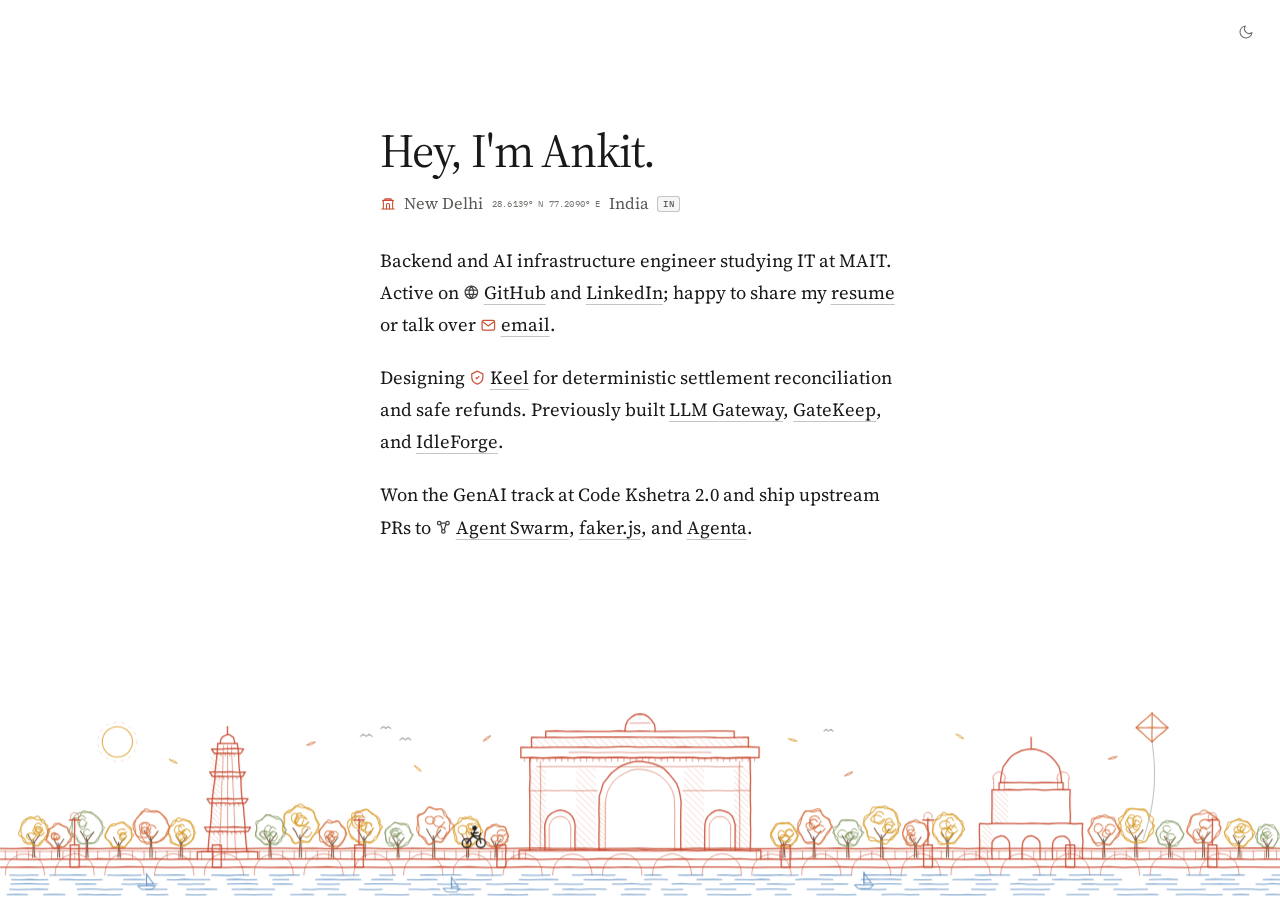
==== index.html @ 73c1d7e5 "Tighten home intro, align case-study styling, and trim prose" ====
<!DOCTYPE html>
<html lang="en">
<head>
<meta charset="UTF-8">
<meta name="viewport" content="width=device-width, initial-scale=1.0, viewport-fit=cover">
<meta name="color-scheme" content="light dark">
<meta name="theme-color" content="#ffffff" media="(prefers-color-scheme: light)">
<meta name="theme-color" content="#0d0d0c" media="(prefers-color-scheme: dark)">
<title>Ankit Sinha</title>
<meta name="description" content="Ankit Sinha builds backend and AI infrastructure systems that stay correct when the network lies.">
<meta name="author" content="Ankit Sinha">
<meta property="og:type" content="website">
<meta property="og:title" content="Ankit Sinha">
<meta property="og:description" content="Backend and AI infrastructure systems that stay correct when the network lies.">
<meta property="og:url" content="https://anki.site/">
<meta property="og:site_name" content="Ankit Sinha">
<link rel="icon" href="data:image/svg+xml,%3Csvg%20xmlns='http://www.w3.org/2000/svg'%20viewBox='0%200%2064%2064'%3E%3Crect%20width='64'%20height='64'%20rx='10'%20fill='%23c84b31'/%3E%3Ctext%20x='32'%20y='42'%20text-anchor='middle'%20font-family='Georgia,serif'%20font-size='26'%20fill='white'%3EA%3C/text%3E%3C/svg%3E">
<link rel="preconnect" href="https://fonts.googleapis.com">
<link rel="preconnect" href="https://fonts.gstatic.com" crossorigin>
<link href="https://fonts.googleapis.com/css2?family=IBM+Plex+Mono:wght@400;500&family=Source+Serif+4:ital,opsz,wght@0,8..60,400..600;1,8..60,400&display=swap" rel="stylesheet">
<script>
(function(){
  try{
    var t = localStorage.getItem("theme");
    if(t === "light" || t === "dark") document.documentElement.setAttribute("data-theme", t);
  }catch(e){}
})();
</script>
<style>
  :root {
    --paper: #ffffff;
    --ink: #191918;
    --ink-muted: #5a5955;
    --rule: rgba(25, 25, 24, 0.25);
    --badge-bg: rgba(25, 25, 24, 0.04);
    --badge-border: rgba(25, 25, 24, 0.22);
    --toggle-hover: rgba(25, 25, 24, 0.06);

    --illus-red: #c84b31;
    --illus-gold: #d99b26;
    --illus-amber: #d46b38;
    --illus-sage: #7a9155;
    --illus-trunk: #7d5a44;
    --illus-water: #5e8fc2;
    --illus-ink: #1f1e1c;
  }

  @media (prefers-color-scheme: dark) {
    :root:not([data-theme="light"]) {
      --paper: #0d0d0c;
      --ink: #ece9e1;
      --ink-muted: #9d978c;
      --rule: rgba(236, 233, 225, 0.26);
      --badge-bg: rgba(236, 233, 225, 0.06);
      --badge-border: rgba(236, 233, 225, 0.22);
      --toggle-hover: rgba(236, 233, 225, 0.08);

      --illus-red: #e06b50;
      --illus-gold: #e6b24c;
      --illus-amber: #e28454;
      --illus-sage: #8da668;
      --illus-trunk: #9c7a62;
      --illus-water: #6fa3d6;
      --illus-ink: #ece9e1;
    }
  }

  :root[data-theme="light"] {
    color-scheme: light;
  }

  :root[data-theme="dark"] {
    color-scheme: dark;
    --paper: #0d0d0c;
    --ink: #ece9e1;
    --ink-muted: #9d978c;
    --rule: rgba(236, 233, 225, 0.26);
    --badge-bg: rgba(236, 233, 225, 0.06);
    --badge-border: rgba(236, 233, 225, 0.22);
    --toggle-hover: rgba(236, 233, 225, 0.08);

    --illus-red: #e06b50;
    --illus-gold: #e6b24c;
    --illus-amber: #e28454;
    --illus-sage: #8da668;
    --illus-trunk: #9c7a62;
    --illus-water: #6fa3d6;
    --illus-ink: #ece9e1;
  }

  * { box-sizing: border-box; }
  html { -webkit-text-size-adjust: 100%; }

  body {
    margin: 0;
    min-height: 100svh;
    display: flex;
    flex-direction: column;
    background: var(--paper);
    color: var(--ink);
    font-family: "Source Serif 4", ui-serif, Georgia, "Times New Roman", serif;
    font-optical-sizing: auto;
    font-size: clamp(16.5px, 0.35vw + 15.2px, 18.5px);
    line-height: 1.74;
    -webkit-font-smoothing: antialiased;
    transition: background-color 0.2s ease, color 0.2s ease;
  }

  /* Theme switch: quiet, top-right, touch-friendly */
  .theme-toggle {
    position: fixed;
    top: max(14px, env(safe-area-inset-top, 14px));
    right: max(16px, env(safe-area-inset-right, 16px));
    z-index: 20;
    width: 36px;
    height: 36px;
    display: grid;
    place-items: center;
    border: 1px solid transparent;
    border-radius: 999px;
    background: transparent;
    color: var(--ink-muted);
    opacity: 0.88;
    cursor: pointer;
    padding: 0;
    transition: background-color 0.16s ease, color 0.16s ease, border-color 0.16s ease, opacity 0.16s ease;
  }
  .theme-toggle:hover {
    background: var(--toggle-hover);
    color: var(--ink);
    border-color: var(--badge-border);
    opacity: 1;
  }
  .theme-toggle:focus-visible {
    outline: 1.5px solid var(--illus-red);
    outline-offset: 2px;
    opacity: 1;
  }
  .theme-toggle .icon-sun { display: none; }
  .theme-toggle .icon-moon { display: block; }
  @media (prefers-color-scheme: dark) {
    :root:not([data-theme="light"]) .theme-toggle .icon-sun { display: block; }
    :root:not([data-theme="light"]) .theme-toggle .icon-moon { display: none; }
  }
  :root[data-theme="dark"] .theme-toggle .icon-sun { display: block; }
  :root[data-theme="dark"] .theme-toggle .icon-moon { display: none; }

  /* Centered editorial column */
  .wrap {
    width: 100%;
    max-width: 35.5rem;
    margin: auto auto 0;
    padding: clamp(44px, 9vh, 112px) 24px 0;
  }

  h1 {
    margin: 0 0 0.34em;
    font-size: clamp(2.15rem, 2.2vw + 1.45rem, 2.95rem);
    font-weight: 400;
    line-height: 1.08;
    letter-spacing: -0.025em;
    color: var(--ink);
  }

  /* Reference-faithful location + coordinates meta bar */
  .meta {
    display: flex;
    flex-wrap: wrap;
    align-items: center;
    gap: 0.42em 0.52em;
    margin: 0 0 1.85em;
    color: var(--ink-muted);
    font-size: 0.88em;
    line-height: 1.35;
  }
  .meta-icon {
    flex: none;
    color: var(--illus-red);
    transform: translateY(-0.5px);
  }
  .meta .dot {
    width: 3px;
    height: 3px;
    border-radius: 50%;
    background: var(--ink-muted);
    opacity: 0.55;
    flex: none;
  }
  .coords-btn {
    appearance: none;
    border: 0;
    background: transparent;
    padding: 2px 4px;
    margin: -2px -4px;
    border-radius: 3px;
    display: inline-flex;
    flex-direction: column;
    align-items: flex-start;
    font-family: "IBM Plex Mono", ui-monospace, monospace;
    font-size: 8.5px;
    line-height: 1.15;
    letter-spacing: 0.02em;
    color: var(--ink-muted);
    opacity: 0.85;
    cursor: pointer;
    transition: color 0.16s ease, background-color 0.16s ease, opacity 0.16s ease;
  }
  .coords-btn:hover,
  .coords-btn:focus-visible {
    color: var(--ink);
    background: var(--toggle-hover);
    opacity: 1;
  }
  .coords-btn:focus-visible {
    outline: 1.5px solid var(--illus-red);
    outline-offset: 2px;
  }
  .coords-btn .ist-time {
    display: none;
    font-size: 9.5px;
    letter-spacing: 0.03em;
  }
  .coords-btn.show-time .coords-stack { display: none; }
  .coords-btn.show-time .ist-time { display: inline; }

  .country-badge {
    display: inline-flex;
    align-items: center;
    justify-content: center;
    padding: 1px 5px;
    border: 1px solid var(--badge-border);
    border-radius: 3px;
    background: var(--badge-bg);
    font-family: "IBM Plex Mono", ui-monospace, monospace;
    font-size: 9px;
    font-weight: 500;
    letter-spacing: 0.04em;
    color: var(--ink-muted);
    line-height: 1.35;
  }

  p {
    margin: 1.12em 0 0;
    color: var(--ink);
    text-wrap: pretty;
  }
  p:first-of-type { margin-top: 0; }

  /* Inline icon + underlined link treatment */
  .ilink {
    display: inline;
    white-space: nowrap;
  }
  .ilink-ico {
    display: inline-block;
    width: 0.9em;
    height: 0.9em;
    vertical-align: -0.11em;
    margin-right: 0.22em;
    color: var(--ink);
    opacity: 0.82;
  }
  .ilink-ico.accent { color: var(--illus-red); opacity: 0.95; }

  a {
    color: var(--ink);
    text-decoration-line: underline;
    text-decoration-color: var(--rule);
    text-decoration-thickness: 1px;
    text-underline-offset: 0.26em;
    transition: text-decoration-color 0.16s ease, color 0.16s ease;
  }
  a:hover {
    text-decoration-color: var(--ink);
  }
  a:focus-visible {
    outline: 1.5px solid var(--illus-red);
    outline-offset: 3px;
    border-radius: 2px;
    text-decoration-color: var(--ink);
  }

  /* Quiet 1-line project preview whisper (zero layout shift) */
  .whisper {
    margin-top: 1.05em;
    min-height: 1.5em;
    display: flex;
    align-items: center;
    gap: 0.5em;
    font-family: "IBM Plex Mono", ui-monospace, monospace;
    font-size: 11px;
    line-height: 1.4;
    color: var(--ink-muted);
    opacity: 0;
    transform: translateY(2px);
    transition: opacity 0.18s ease, transform 0.18s ease;
    pointer-events: none;
  }
  .whisper.visible {
    opacity: 0.92;
    transform: translateY(0);
  }
  .whisper::before {
    content: "";
    width: 5px;
    height: 5px;
    border-radius: 50%;
    background: var(--illus-red);
    flex: none;
  }

  /* Full-bleed horizon illustration */
  .horizon {
    position: relative;
    margin: auto 0 0;
    padding-top: clamp(20px, 4.5vh, 52px);
    line-height: 0;
    overflow: hidden;
    user-select: none;
    -webkit-tap-highlight-color: transparent;
    cursor: pointer;
  }
  .horizon svg {
    display: block;
    width: 100%;
    height: clamp(185px, 27vh, 265px);
  }

  .illus-red { stroke: var(--illus-red); }
  .illus-gold { stroke: var(--illus-gold); }
  .illus-amber { stroke: var(--illus-amber); }
  .illus-sage { stroke: var(--illus-sage); }
  .illus-trunk { stroke: var(--illus-trunk); }
  .illus-water { stroke: var(--illus-water); }
  .illus-ink { stroke: var(--illus-ink); }
  .leaf-fill { fill: var(--paper); }
  .runner-head { fill: var(--illus-ink); stroke: none; }

  #sky-layer {
    transition: transform 0.35s cubic-bezier(0.22, 1, 0.36, 1);
    will-change: transform;
  }
  .kite {
    transform-origin: 1296px 120px;
    animation: kite-sway 7s ease-in-out infinite;
    transition: transform 0.25s cubic-bezier(0.22, 1, 0.36, 1);
  }
  .kite.tug {
    animation: none;
    transform: translate(4px, -9px) rotate(-5deg);
  }
  @keyframes kite-sway {
    0%, 100% { transform: translate(0, 0) rotate(0deg); }
    50% { transform: translate(-2px, -3px) rotate(1.6deg); }
  }

  .water-ripple {
    fill: none;
    stroke: var(--illus-water);
    stroke-width: 1.1;
    animation: ripple-expand 0.95s ease-out forwards;
    pointer-events: none;
  }
  @keyframes ripple-expand {
    0% { opacity: 0.85; rx: 2px; ry: 0.8px; }
    100% { opacity: 0; rx: 28px; ry: 7.5px; }
  }

  .runner {
    cursor: pointer;
    transform: translate(532px, 220px);
    transition: transform 0.22s cubic-bezier(0.22, 1, 0.36, 1);
  }
  .runner.jump {
    transform: translate(532px, 200px);
  }

  @media (max-width: 600px) {
    body {
      font-size: clamp(15.5px, 4.1vw, 17px);
      line-height: 1.64;
    }
    .wrap {
      margin: auto auto 0;
      padding: clamp(36px, 6.5vh, 68px) 22px 0;
    }
    h1 {
      font-size: clamp(1.95rem, 8.6vw, 2.4rem);
    }
    .meta {
      margin-bottom: 1.35em;
      font-size: 0.85em;
    }
    p {
      margin-top: 0.96em;
    }
    .whisper {
      display: none;
    }
    .horizon {
      padding-top: 22px;
    }
    .horizon svg {
      height: clamp(148px, 24svh, 205px);
    }
  }

  @media (max-width: 600px) and (max-height: 700px) {
    body {
      font-size: 15px;
      line-height: 1.56;
    }
    .wrap {
      padding-top: 26px;
    }
    .meta {
      margin-bottom: 1.05em;
    }
    p {
      margin-top: 0.8em;
    }
    .horizon {
      padding-top: 14px;
    }
    .horizon svg {
      height: 136px;
    }
  }

  @media (prefers-reduced-motion: reduce) {
    body, a, .theme-toggle, .runner, .whisper, #sky-layer, .kite { transition: none; animation: none; }
    .water-ripple { animation: none; opacity: 0; }
  }
</style>
</head>
<body>

<button class="theme-toggle" id="theme-toggle" type="button" aria-label="Toggle color theme" title="Switch light / dark mode">
  <svg class="icon-moon" width="16" height="16" viewBox="0 0 24 24" fill="none" stroke="currentColor" stroke-width="1.6" stroke-linecap="round" stroke-linejoin="round" aria-hidden="true">
    <path d="M21 12.8A9 9 0 1 1 11.2 3a7 7 0 0 0 9.8 9.8Z"/>
  </svg>
  <svg class="icon-sun" width="16" height="16" viewBox="0 0 24 24" fill="none" stroke="currentColor" stroke-width="1.6" stroke-linecap="round" stroke-linejoin="round" aria-hidden="true">
    <circle cx="12" cy="12" r="4"/>
    <path d="M12 2v2m0 16v2M4.9 4.9l1.4 1.4m11.4 11.4 1.4 1.4M2 12h2m16 0h2M4.9 19.1l1.4-1.4m11.4-11.4 1.4-1.4"/>
  </svg>
</button>

<main class="wrap">
  <h1>Hey, I'm Ankit.</h1>

  <div class="meta" aria-label="Location: New Delhi, India">
    <svg class="meta-icon" width="16" height="14" viewBox="0 0 20 18" fill="none" stroke="currentColor" stroke-width="1.4" stroke-linecap="round" stroke-linejoin="round" aria-hidden="true">
      <path d="M2 16h16M4 16V5h12v11M3 5h14M6 3h8v2H6z"/>
      <path d="M8 16v-5a2 2 0 0 1 4 0v5"/>
    </svg>
    <span>New Delhi</span>
    <button class="coords-btn" id="coords-btn" type="button" title="Toggle local time in New Delhi" aria-label="New Delhi coordinates — click to show local IST time">
      <span class="coords-stack">
        <span>28.6139° N</span>
        <span>77.2090° E</span>
      </span>
      <span class="ist-time" id="ist-time"></span>
    </button>
    <span>India</span>
    <span class="country-badge">IN</span>
  </div>

  <p>
    Backend and AI infrastructure engineer studying IT at MAIT. Active on
    <span class="ilink"><svg class="ilink-ico" viewBox="0 0 24 24" fill="none" stroke="currentColor" stroke-width="1.8" aria-hidden="true"><circle cx="12" cy="12" r="9"/><path d="M3.6 9h16.8M3.6 15h16.8M12 3a14 14 0 0 1 0 18M12 3a14 14 0 0 0 0 18"/></svg><a href="https://github.com/itsgintoki" target="_blank" rel="me noopener">GitHub</a></span>
    and <a href="https://www.linkedin.com/in/ank1202/" target="_blank" rel="me noopener">LinkedIn</a>; happy to share my
    <a href="resume.pdf?v=4" target="_blank" rel="noopener">resume</a>
    or talk over
    <span class="ilink"><svg class="ilink-ico accent" viewBox="0 0 24 24" fill="none" stroke="currentColor" stroke-width="1.8" aria-hidden="true"><rect x="3" y="5" width="18" height="14" rx="2"/><path d="m4 7 8 6 8-6"/></svg><a href="mailto:sinhaankit12jan@gmail.com">email</a></span>.
  </p>

  <p>
    Designing
    <span class="ilink"><svg class="ilink-ico accent" viewBox="0 0 24 24" fill="none" stroke="currentColor" stroke-width="1.8" aria-hidden="true"><path d="M12 3 4 7v5c0 5 3.4 8.5 8 9.8 4.6-1.3 8-4.8 8-9.8V7l-8-4Z"/><path d="m9.5 12.2 1.8 1.8 3.5-3.8"/></svg><a href="work/keel.html" data-note="Keel — deterministic reconciliation + idempotent refund loop (design study)">Keel</a></span>
    for deterministic settlement reconciliation and safe refunds. Previously built
    <a href="work/llm-gateway.html" data-note="LLM Gateway — failover proxy, budgets &amp; virtual keys across providers">LLM Gateway</a>,
    <a href="work/gatekeep.html" data-note="GateKeep — self-destructing secrets, rotating JWTs &amp; signed URLs">GateKeep</a>,
    and
    <a href="work/idleforge.html" data-note="IdleForge — idle economy with row locks &amp; outbox ledger">IdleForge</a>.
  </p>

  <p>
    Won the GenAI track at Code Kshetra 2.0 and ship upstream PRs to
    <span class="ilink"><svg class="ilink-ico" viewBox="0 0 24 24" fill="none" stroke="currentColor" stroke-width="1.8" aria-hidden="true"><circle cx="6" cy="6" r="2.5"/><circle cx="18" cy="6" r="2.5"/><circle cx="12" cy="18" r="2.5"/><path d="M8.2 7.4 10.7 15.8M15.8 7.4 13.3 15.8M8.5 6h7"/></svg><a href="https://github.com/desplega-ai/agent-swarm/pull/2754" target="_blank" rel="noopener">Agent Swarm</a></span>,
    <a href="https://github.com/faker-js/faker/pull/4020" target="_blank" rel="noopener">faker.js</a>,
    and
    <a href="https://github.com/Agenta-AI/agenta/pull/6453" target="_blank" rel="noopener">Agenta</a>.
  </p>

  <div class="whisper" id="whisper" aria-live="polite"></div>
</main>

<figure class="horizon" id="horizon" aria-hidden="true">
<svg id="horizon-svg" viewBox="0 0 1440 278" preserveAspectRatio="xMidYMax slice" role="presentation">
  <g fill="none" stroke-linecap="round" stroke-linejoin="round">
    <g id="sky-layer">
      <circle class="illus-gold" cx="132" cy="100" r="17" stroke-width="1.2" stroke-opacity=".82"/>
      <circle class="illus-amber" cx="132" cy="100" r="22" stroke-width=".7" stroke-opacity=".35" stroke-dasharray="3 6"/>
      <g class="illus-ink" stroke-width="1.05" stroke-opacity=".65"><path d="M405.5 94.0q3.2 -4.5 6.5 0q3.2 -4.5 6.5 0"/><path d="M428.5 85.0q2.8 -3.8 5.5 0q2.8 -3.8 5.5 0"/><path d="M449.8 98.0q3.1 -4.3 6.2 0q3.1 -4.3 6.2 0"/><path d="M926.8 88.0q2.6 -3.6 5.2 0q2.6 -3.6 5.2 0"/></g>
      <g class="kite" id="kite">
        <g class="illus-amber" stroke-width="1.2"><path d="M1296.0 68.0L1302.1 73.3L1307.8 78.9L1314.0 84.0L1308.1 89.5L1301.8 94.4L1296.0 100.0L1289.9 94.8L1284.1 89.2L1278.0 84.0L1283.8 78.5L1290.1 73.4L1296.0 68.0Z"/><path d="M1296.0 68.0L1296.1 76.0L1296.0 84.0L1295.8 92.0L1296.0 100.0"/><path d="M1278.0 84.0L1287.0 84.2L1296.0 83.9L1305.0 84.1L1314.0 84.0"/></g>
        <path class="illus-ink" d="M1296 100c4 30 6 62-10 110" stroke-width=".75" stroke-opacity=".45"/>
      </g>
      <path class="illus-gold leaf-fill" d="M190.5 119.9Q194.1 124.0 199.5 124.1Q195.9 120.0 190.5 119.9Z" stroke-width=".9"/>
      <path class="illus-amber leaf-fill" d="M345.3 103.7Q350.8 104.1 354.7 100.3Q349.2 99.9 345.3 103.7Z" stroke-width=".9"/>
      <path class="illus-gold leaf-fill" d="M466.2 126.8Q468.6 131.7 473.8 133.2Q471.4 128.3 466.2 126.8Z" stroke-width=".9"/>
      <path class="illus-amber leaf-fill" d="M543.9 98.9Q549.3 97.8 552.1 93.1Q546.7 94.2 543.9 98.9Z" stroke-width=".9"/>
      <path class="illus-gold leaf-fill" d="M887.2 96.7Q891.4 100.1 896.8 99.3Q892.6 95.9 887.2 96.7Z" stroke-width=".9"/>
      <path class="illus-amber leaf-fill" d="M950.5 138.1Q955.9 138.0 959.5 133.9Q954.1 134.0 950.5 138.1Z" stroke-width=".9"/>
      <path class="illus-gold leaf-fill" d="M1075.7 91.5Q1078.9 95.9 1084.3 96.5Q1081.1 92.1 1075.7 91.5Z" stroke-width=".9"/>
      <path class="illus-amber leaf-fill" d="M1247.2 119.3Q1252.6 120.1 1256.8 116.7Q1251.4 115.9 1247.2 119.3Z" stroke-width=".9"/>
    </g>
    <g class="illus-trunk" stroke-width="1.2"><path d="M36.8 230.0L37.3 220.1L37.5 210.2"/><path d="M39.2 230.0L38.5 221.6L38.5 213.2"/><path d="M38.0 216.2L34.6 210.2L31.4 204.0"/><path d="M38.0 214.2L41.1 209.4L44.6 204.9"/><path d="M64.8 230.0L65.3 221.9L65.5 213.8"/><path d="M67.2 230.0L66.9 223.4L66.5 216.8"/><path d="M66.0 219.8L63.1 214.3L60.3 208.8"/><path d="M66.0 217.8L68.9 213.7L71.7 209.5"/><path d="M96.8 230.0L97.2 222.5L97.0 215.0L97.5 207.5"/><path d="M99.2 230.0L98.6 220.3L98.5 210.5"/><path d="M98.0 213.5L94.5 206.8L90.5 200.5"/><path d="M98.0 211.5L101.8 206.5L105.5 201.5"/><path d="M132.8 230.0L133.3 221.5L133.5 212.9"/><path d="M135.2 230.0L134.9 222.9L134.5 215.9"/><path d="M134.0 218.9L130.8 213.3L127.8 207.6"/><path d="M134.0 216.9L136.9 212.5L140.2 208.3"/><path d="M168.8 230.0L168.7 222.2L169.5 214.4L169.5 206.6"/><path d="M171.2 230.0L171.3 223.2L170.7 216.4L170.5 209.6"/><path d="M170.0 212.6L167.4 208.1L164.5 203.9L162.1 199.3"/><path d="M170.0 210.6L174.2 205.7L177.9 200.4"/><path d="M202.8 230.0L203.2 220.6L203.5 211.1"/><path d="M205.2 230.0L205.1 222.0L204.5 214.1"/><path d="M204.0 217.1L201.2 211.0L197.8 205.2"/><path d="M204.0 215.1L207.2 210.7L210.2 206.1"/><path d="M302.8 230.0L302.8 223.1L303.2 216.2L303.5 209.3"/><path d="M305.2 230.0L304.6 221.2L304.5 212.3"/><path d="M304.0 215.3L300.6 209.0L297.0 202.9"/><path d="M304.0 213.3L307.3 208.3L311.0 203.8"/><path d="M336.8 230.0L336.9 221.6L337.6 213.2L337.5 204.8"/><path d="M339.2 230.0L339.1 222.6L338.6 215.2L338.5 207.8"/><path d="M338.0 210.8L334.9 206.4L332.7 201.4L329.6 197.0"/><path d="M338.0 208.8L342.0 203.3L346.4 198.1"/><path d="M372.8 230.0L373.5 221.0L373.5 212.0"/><path d="M375.2 230.0L375.1 222.5L374.5 215.0"/><path d="M374.0 218.0L371.0 212.2L367.8 206.4"/><path d="M374.0 216.0L377.2 211.7L380.2 207.2"/><path d="M408.8 230.0L409.4 222.2L409.2 214.4L409.5 206.6"/><path d="M411.2 230.0L410.7 223.2L411.0 216.4L410.5 209.6"/><path d="M410.0 212.6L407.5 208.2L405.1 203.7L402.5 199.3"/><path d="M410.0 210.6L413.7 205.5L417.5 200.4"/><path d="M446.8 230.0L447.2 221.5L447.5 212.9"/><path d="M449.2 230.0L448.6 223.0L448.5 215.9"/><path d="M448.0 218.9L445.0 213.2L441.8 207.6"/><path d="M448.0 216.9L451.1 212.6L454.2 208.3"/><path d="M486.8 230.0L487.1 221.9L487.2 213.8L487.5 205.7"/><path d="M489.2 230.0L489.1 222.9L488.9 215.8L488.5 208.7"/><path d="M488.0 211.7L485.1 207.3L482.4 202.8L480.1 198.1"/><path d="M488.0 209.7L491.7 204.3L495.9 199.2"/><path d="M524.8 230.0L525.3 220.1L525.5 210.2"/><path d="M527.2 230.0L527.2 221.6L526.5 213.2"/><path d="M526.0 216.2L522.8 210.1L519.4 204.0"/><path d="M526.0 214.2L529.2 209.5L532.6 204.9"/><path d="M556.8 230.0L557.3 221.9L557.5 213.8"/><path d="M559.2 230.0L559.1 223.4L558.5 216.8"/><path d="M558.0 219.8L555.2 214.3L552.3 208.8"/><path d="M558.0 217.8L560.6 213.5L563.7 209.5"/><path d="M880.8 230.0L881.3 221.5L881.5 212.9"/><path d="M883.2 230.0L882.6 223.0L882.5 215.9"/><path d="M882.0 218.9L878.7 213.4L875.8 207.6"/><path d="M882.0 216.9L884.9 212.5L888.2 208.3"/><path d="M914.8 230.0L915.0 222.2L915.2 214.4L915.5 206.6"/><path d="M917.2 230.0L916.9 223.2L916.5 216.4L916.5 209.6"/><path d="M916.0 212.6L913.3 208.3L911.3 203.6L908.5 199.3"/><path d="M916.0 210.6L919.7 205.5L923.5 200.4"/><path d="M952.8 230.0L952.8 220.5L953.5 211.1"/><path d="M955.2 230.0L954.7 222.1L954.5 214.1"/><path d="M954.0 217.1L950.9 211.0L947.4 205.2"/><path d="M954.0 215.1L957.3 210.6L960.6 206.1"/><path d="M990.8 230.0L990.9 221.6L990.9 213.2L991.5 204.8"/><path d="M993.2 230.0L993.3 222.6L992.6 215.2L992.5 207.8"/><path d="M992.0 210.8L989.5 206.0L986.3 201.7L983.6 197.0"/><path d="M992.0 208.8L996.4 203.6L1000.4 198.1"/><path d="M1028.8 230.0L1029.0 221.0L1029.5 212.0"/><path d="M1031.2 230.0L1031.0 222.5L1030.5 215.0"/><path d="M1030.0 218.0L1026.8 212.3L1023.8 206.4"/><path d="M1030.0 216.0L1033.3 211.8L1036.2 207.2"/><path d="M1064.8 230.0L1065.1 222.8L1065.5 215.6L1065.5 208.4"/><path d="M1067.2 230.0L1066.8 220.7L1066.5 211.4"/><path d="M1066.0 214.4L1062.7 207.9L1059.0 201.7"/><path d="M1066.0 212.4L1069.6 207.6L1073.0 202.6"/><path d="M1240.8 230.0L1240.8 223.1L1241.3 216.2L1241.5 209.3"/><path d="M1243.2 230.0L1242.6 221.2L1242.5 212.3"/><path d="M1242.0 215.3L1238.8 208.9L1235.0 202.9"/><path d="M1242.0 213.3L1245.4 208.5L1249.0 203.8"/><path d="M1276.8 230.0L1276.7 221.9L1277.1 213.8L1277.5 205.7"/><path d="M1279.2 230.0L1279.0 222.9L1279.1 215.8L1278.5 208.7"/><path d="M1278.0 211.7L1275.3 207.2L1272.7 202.7L1270.1 198.1"/><path d="M1278.0 209.7L1282.0 204.5L1285.9 199.2"/><path d="M1314.8 230.0L1315.0 221.0L1315.5 212.0"/><path d="M1317.2 230.0L1316.5 222.5L1316.5 215.0"/><path d="M1316.0 218.0L1313.2 212.0L1309.8 206.4"/><path d="M1316.0 216.0L1319.3 211.8L1322.2 207.2"/><path d="M1352.8 230.0L1353.2 222.5L1353.0 215.0L1353.5 207.5"/><path d="M1355.2 230.0L1355.0 220.2L1354.5 210.5"/><path d="M1354.0 213.5L1350.3 207.0L1346.5 200.5"/><path d="M1354.0 211.5L1357.5 206.3L1361.5 201.5"/><path d="M1392.8 230.0L1393.5 220.6L1393.5 211.1"/><path d="M1395.2 230.0L1394.9 222.0L1394.5 214.1"/><path d="M1394.0 217.1L1390.6 211.2L1387.4 205.2"/><path d="M1394.0 215.1L1397.1 210.4L1400.6 206.1"/><path d="M1424.8 230.0L1424.9 221.9L1425.5 213.8"/><path d="M1427.2 230.0L1427.2 223.4L1426.5 216.8"/><path d="M1426.0 219.8L1423.5 214.2L1420.7 208.8"/><path d="M1426.0 217.8L1428.7 213.7L1431.3 209.5"/></g>
    <g class="illus-gold" stroke-width="1.15" stroke-opacity=".88"><path d="M54.3 201.0Q54.3 201.0 54.2 204.9Q54.1 208.9 50.0 209.9Q45.9 211.0 43.9 214.9Q42.0 218.7 38.7 215.8Q35.3 212.8 31.4 213.6Q27.4 214.4 26.1 210.9Q24.9 207.4 24.2 204.2Q23.4 201.0 23.6 197.5Q23.7 194.0 26.4 191.8Q29.1 189.6 31.5 186.2Q33.9 182.9 37.4 185.7Q40.8 188.6 45.0 187.6Q49.3 186.6 50.5 190.4Q51.8 194.2 52.2 197.6Z"/><path d="M56.4 201.0Q56.4 201.0 53.6 203.8Q50.8 206.7 49.4 209.5Q48.1 212.3 45.8 215.3Q43.5 218.2 40.0 216.4Q36.6 214.7 33.1 215.3Q29.5 215.9 28.9 212.0Q28.2 208.2 23.8 206.6Q19.5 204.9 21.6 201.4Q23.7 197.9 24.0 194.3Q24.2 190.8 26.8 188.4Q29.5 185.9 33.0 186.3Q36.5 186.6 40.2 184.4Q44.0 182.3 45.3 186.7Q46.6 191.2 50.6 192.3Q54.6 193.5 53.9 197.2Z"/><path d="M48.0 199.4Q48.0 199.4 46.8 201.1Q45.5 202.8 43.2 202.5Q41.0 202.1 40.2 200.3Q39.5 198.6 40.9 197.0Q42.2 195.4 44.0 195.5Q45.7 195.6 46.9 197.3"/><path d="M47.7 196.9Q47.7 196.9 46.4 199.3Q45.1 201.6 43.2 201.7Q41.4 201.8 39.8 199.0Q38.3 196.2 39.5 193.8Q40.7 191.5 42.8 191.4Q44.9 191.3 46.3 193.8"/><path d="M40.2 206.3Q40.2 206.3 38.5 208.5Q36.9 210.7 34.7 210.7Q32.6 210.8 30.8 208.4Q28.9 206.1 30.6 204.3Q32.3 202.5 34.8 202.6Q37.2 202.7 38.7 204.3"/><path d="M49.9 201.9Q49.9 201.9 48.1 203.9Q46.3 206.0 43.6 205.8Q41.0 205.5 39.8 204.0Q38.5 202.5 39.6 200.4Q40.6 198.4 44.1 198.3Q47.5 198.3 48.7 200.1"/><path d="M47.0 201.0Q47.0 201.0 46.0 202.4Q45.0 203.8 42.0 204.0Q39.0 204.2 37.7 201.9Q36.3 199.5 38.0 197.5Q39.7 195.5 41.7 195.5Q43.7 195.5 45.4 197.4"/><path d="M148.0 204.9Q148.0 204.9 148.1 207.7Q148.3 210.5 145.8 212.1Q143.4 213.8 141.9 216.5Q140.3 219.2 137.1 217.7Q134.0 216.1 130.7 218.0Q127.4 219.9 126.3 216.5Q125.2 213.2 122.8 211.7Q120.4 210.2 118.8 207.6Q117.1 204.9 119.0 202.4Q120.8 199.8 121.8 197.1Q122.8 194.4 126.2 194.6Q129.5 194.8 131.8 192.3Q134.0 189.9 136.8 191.0Q139.6 192.2 142.4 193.3Q145.3 194.3 147.2 196.7Q149.2 199.0 148.0 202.0Z"/><path d="M150.5 204.9Q150.5 204.9 148.5 207.5Q146.4 210.1 145.0 212.6Q143.7 215.0 141.4 217.4Q139.2 219.9 135.9 218.9Q132.5 217.9 129.0 218.3Q125.5 218.7 124.6 215.4Q123.6 212.0 120.6 210.1Q117.5 208.2 118.7 205.2Q119.8 202.1 121.2 199.6Q122.6 197.2 124.2 194.4Q125.8 191.6 129.3 192.4Q132.7 193.2 136.1 191.1Q139.5 189.0 141.1 192.4Q142.7 195.8 145.6 197.3Q148.5 198.9 147.6 201.9Z"/><path d="M142.2 201.5Q142.2 201.5 140.5 203.3Q138.9 205.2 136.4 204.9Q133.9 204.6 132.9 203.4Q132.0 202.2 133.1 200.2Q134.3 198.2 136.8 198.1Q139.2 197.9 140.7 199.3"/><path d="M142.0 206.6Q142.0 206.6 141.0 208.7Q140.0 210.8 138.2 211.1Q136.4 211.3 135.1 209.3Q133.7 207.4 135.0 204.5Q136.3 201.7 138.4 202.1Q140.4 202.5 141.2 204.6"/><path d="M142.5 205.6Q142.5 205.6 141.3 207.4Q140.1 209.2 138.2 209.0Q136.4 208.7 135.6 207.0Q134.8 205.4 136.1 203.9Q137.3 202.5 138.8 202.5Q140.2 202.6 141.4 204.0"/><path d="M218.1 202.3Q218.1 202.3 218.3 205.9Q218.5 209.5 215.4 211.3Q212.2 213.0 209.9 215.7Q207.5 218.4 204.3 217.2Q201.0 216.1 197.5 215.6Q194.1 215.2 193.1 211.7Q192.2 208.2 190.3 205.2Q188.4 202.3 189.6 199.0Q190.8 195.7 193.7 194.2Q196.6 192.7 198.3 188.3Q199.9 183.9 203.4 186.6Q206.8 189.4 210.8 188.8Q214.8 188.2 215.4 192.2Q216.1 196.2 218.0 199.3Z"/><path d="M219.9 202.3Q219.9 202.3 218.5 204.8Q217.1 207.2 216.3 209.8Q215.5 212.3 213.4 213.9Q211.4 215.6 208.9 215.8Q206.3 216.1 203.8 217.2Q201.3 218.2 199.4 216.1Q197.5 214.0 194.1 214.0Q190.6 213.9 191.5 210.3Q192.4 206.7 190.8 204.5Q189.1 202.3 189.7 199.7Q190.4 197.1 191.7 194.9Q193.0 192.7 194.3 189.9Q195.6 187.1 198.8 189.0Q202.1 190.8 204.4 188.3Q206.8 185.8 208.9 187.7Q211.1 189.5 213.3 190.9Q215.6 192.2 217.3 194.4Q219.0 196.6 218.4 199.4Z"/><path d="M211.1 208.5Q211.1 208.5 209.7 210.5Q208.2 212.6 205.0 212.4Q201.8 212.2 200.6 210.0Q199.5 207.9 201.4 205.5Q203.3 203.0 206.0 203.4Q208.7 203.7 209.9 205.8"/><path d="M205.8 199.1Q205.8 199.1 204.4 201.6Q203.0 204.2 200.7 204.2Q198.5 204.3 197.0 202.1Q195.5 200.0 196.6 197.2Q197.7 194.4 200.2 194.1Q202.8 193.9 204.3 196.3"/><path d="M208.6 198.1Q208.6 198.1 207.9 200.0Q207.2 201.9 204.9 202.2Q202.6 202.6 201.6 200.1Q200.5 197.6 201.4 195.3Q202.4 193.0 204.3 192.8Q206.2 192.6 207.4 195.1"/><path d="M214.9 204.0Q214.9 204.0 213.7 206.2Q212.5 208.4 210.2 208.7Q208.0 209.0 206.2 206.3Q204.4 203.7 205.9 200.8Q207.5 197.9 210.2 198.3Q212.9 198.7 213.9 201.5"/><path d="M207.8 204.8Q207.8 204.8 206.8 207.2Q205.8 209.7 203.2 209.9Q200.5 210.1 199.3 208.2Q198.0 206.4 199.1 203.7Q200.1 201.0 202.9 201.1Q205.6 201.1 206.7 203.1"/><path d="M357.9 193.0Q357.9 193.0 358.3 197.1Q358.7 201.2 355.1 203.4Q351.4 205.5 350.0 210.0Q348.5 214.5 344.0 212.3Q339.6 210.1 335.6 213.1Q331.6 216.1 329.7 211.5Q327.7 206.9 324.7 205.1Q321.7 203.3 319.1 200.2Q316.5 197.1 318.9 193.5Q321.4 189.9 319.8 185.2Q318.2 180.5 323.1 180.0Q327.9 179.4 329.9 175.1Q331.8 170.8 335.7 172.7Q339.7 174.7 343.5 174.2Q347.4 173.7 350.3 176.4Q353.1 179.0 354.1 182.6Q355.2 186.2 357.7 189.6Z"/><path d="M359.7 193.0Q359.7 193.0 357.6 196.8Q355.6 200.5 353.8 203.9Q351.9 207.2 349.1 210.4Q346.4 213.6 342.2 213.2Q338.0 212.8 333.5 214.0Q329.0 215.3 327.9 209.8Q326.9 204.4 321.6 203.3Q316.2 202.2 318.4 197.6Q320.6 193.0 319.7 189.0Q318.8 184.9 320.7 181.1Q322.6 177.4 326.8 176.6Q331.0 175.9 334.5 171.9Q338.0 168.0 341.4 172.0Q344.9 176.1 349.2 176.6Q353.6 177.1 353.9 181.7Q354.2 186.2 356.1 189.6Z"/><path d="M346.8 189.8Q346.8 189.8 345.3 192.2Q343.8 194.6 338.7 194.6Q333.5 194.6 332.0 191.9Q330.4 189.2 333.0 186.0Q335.6 182.8 339.3 183.1Q343.0 183.4 344.9 186.3"/><path d="M341.8 187.6Q341.8 187.6 340.3 191.5Q338.8 195.3 336.7 195.2Q334.6 195.0 333.3 192.0Q332.0 189.1 333.3 184.7Q334.6 180.3 336.6 180.1Q338.5 179.9 340.1 183.2"/><path d="M347.4 190.3Q347.4 190.3 345.2 192.3Q343.0 194.4 338.6 194.2Q334.2 193.9 332.6 192.1Q331.0 190.3 333.0 187.7Q335.1 185.1 339.2 185.1Q343.2 185.1 345.3 187.4"/><path d="M350.7 201.6Q350.7 201.6 349.0 204.7Q347.2 207.8 344.2 207.3Q341.1 206.8 340.1 204.5Q339.0 202.2 340.2 198.9Q341.4 195.6 344.7 195.5Q348.1 195.4 349.3 197.9"/><path d="M336.6 186.1Q336.6 186.1 335.5 188.6Q334.5 191.2 332.2 191.5Q329.9 191.8 328.5 188.5Q327.1 185.3 328.4 182.7Q329.8 180.0 331.9 180.1Q334.1 180.2 335.3 183.3"/><path d="M427.6 195.7Q427.6 195.7 427.6 199.5Q427.6 203.4 424.3 205.4Q421.0 207.3 419.4 211.5Q417.8 215.7 413.9 213.1Q410.0 210.5 406.3 212.4Q402.7 214.4 400.4 211.3Q398.1 208.3 395.4 205.8Q392.6 203.3 392.4 199.5Q392.2 195.7 394.5 192.8Q396.7 189.8 395.8 184.7Q394.8 179.6 399.3 179.7Q403.8 179.8 406.9 177.3Q410.0 174.8 413.3 176.8Q416.6 178.7 419.5 180.7Q422.3 182.7 424.1 185.7Q425.9 188.7 426.2 192.2Z"/><path d="M430.5 195.7Q430.5 195.7 428.2 198.7Q425.8 201.8 425.3 205.3Q424.8 208.8 422.1 210.8Q419.3 212.7 416.0 212.5Q412.8 212.2 409.6 214.4Q406.5 216.5 404.3 213.4Q402.1 210.2 398.4 209.7Q394.7 209.2 394.1 205.6Q393.4 202.1 392.0 198.9Q390.5 195.7 390.8 192.0Q391.1 188.4 394.7 186.9Q398.4 185.4 399.2 181.3Q400.0 177.3 403.6 178.0Q407.2 178.8 410.3 176.8Q413.5 174.7 415.6 178.1Q417.8 181.4 420.9 182.3Q424.1 183.2 426.3 185.8Q428.6 188.5 427.2 192.1Z"/><path d="M419.6 196.9Q419.6 196.9 418.1 201.1Q416.5 205.4 414.7 205.2Q412.9 205.0 411.6 202.2Q410.3 199.3 411.7 195.1Q413.2 190.9 414.9 190.9Q416.6 190.8 418.1 195.1"/><path d="M408.7 188.8Q408.7 188.8 406.6 193.0Q404.6 197.2 401.7 197.2Q398.9 197.1 396.8 193.4Q394.8 189.7 396.4 186.6Q398.0 183.5 401.1 183.2Q404.2 182.8 406.5 186.2"/><path d="M420.2 197.2Q420.2 197.2 418.4 199.6Q416.6 201.9 412.9 201.9Q409.2 201.9 407.5 198.9Q405.7 195.9 407.2 193.4Q408.7 190.9 412.9 190.8Q417.1 190.7 418.6 193.2"/><path d="M412.7 189.8Q412.7 189.8 411.4 192.3Q410.0 194.7 406.3 195.2Q402.6 195.8 400.3 192.8Q398.0 189.8 399.3 186.9Q400.6 183.9 404.6 183.4Q408.6 182.9 410.6 185.4"/><path d="M412.6 195.0Q412.6 195.0 411.6 197.1Q410.6 199.3 408.2 199.6Q405.7 200.0 404.1 197.2Q402.6 194.3 403.7 192.0Q404.9 189.6 407.7 189.7Q410.4 189.7 411.5 192.2"/><path d="M540.5 201.0Q540.5 201.0 540.8 204.7Q541.1 208.3 537.8 210.0Q534.4 211.7 532.3 215.6Q530.2 219.5 526.6 216.8Q523.0 214.1 518.6 215.0Q514.2 216.0 514.1 211.4Q513.9 206.9 512.6 203.9Q511.3 201.0 511.0 197.2Q510.7 193.5 514.4 192.2Q518.1 190.9 520.1 187.3Q522.1 183.6 525.6 185.5Q529.0 187.4 533.1 187.1Q537.2 186.7 537.9 190.7Q538.6 194.8 541.0 197.9Z"/><path d="M543.3 201.0Q543.3 201.0 541.4 203.5Q539.6 206.0 538.9 208.6Q538.1 211.3 536.4 213.8Q534.7 216.2 531.5 215.1Q528.2 213.9 525.5 216.7Q522.8 219.5 520.8 216.5Q518.8 213.6 515.5 213.2Q512.2 212.8 511.9 209.5Q511.6 206.3 510.8 203.6Q510.0 201.0 509.8 197.9Q509.5 194.9 512.5 193.4Q515.4 191.9 515.9 188.1Q516.5 184.3 520.1 186.1Q523.7 188.0 526.5 185.2Q529.2 182.3 531.0 185.6Q532.9 188.9 535.5 189.8Q538.1 190.7 539.4 193.1Q540.7 195.5 541.1 198.2Z"/><path d="M538.3 194.5Q538.3 194.5 536.6 196.7Q534.9 198.9 531.8 198.7Q528.7 198.4 527.5 196.8Q526.3 195.1 527.9 193.4Q529.5 191.6 532.5 191.7Q535.5 191.7 537.0 193.3"/><path d="M525.9 199.9Q525.9 199.9 524.3 202.1Q522.7 204.4 519.7 204.0Q516.7 203.5 515.7 201.1Q514.7 198.8 516.0 196.4Q517.3 194.1 520.3 194.0Q523.3 194.0 524.6 196.1"/><path d="M532.4 197.0Q532.4 197.0 531.2 200.0Q530.0 203.0 528.1 202.8Q526.2 202.6 525.3 199.6Q524.3 196.5 525.6 194.0Q526.8 191.5 528.9 192.1Q531.0 192.6 531.7 195.3"/><path d="M531.5 203.7Q531.5 203.7 530.7 205.9Q529.9 208.1 528.1 208.5Q526.2 208.8 525.1 205.6Q523.9 202.3 524.7 199.9Q525.5 197.5 527.5 197.3Q529.4 197.1 530.4 199.3"/><path d="M536.4 202.1Q536.4 202.1 535.6 203.5Q534.7 205.0 531.7 205.1Q528.7 205.3 527.7 203.8Q526.7 202.3 527.8 200.3Q529.0 198.3 531.3 198.2Q533.7 198.1 535.1 199.8"/><path d="M897.0 204.9Q897.0 204.9 897.0 208.1Q897.0 211.2 893.9 212.7Q890.9 214.2 888.9 216.8Q887.0 219.3 883.8 218.3Q880.6 217.2 877.2 217.8Q873.7 218.4 872.1 215.6Q870.5 212.8 868.6 210.4Q866.8 207.9 866.9 204.9Q866.9 201.9 868.7 199.5Q870.6 197.1 872.0 194.1Q873.4 191.0 877.1 192.0Q880.7 193.0 884.0 191.4Q887.2 189.8 889.5 192.3Q891.7 194.8 893.8 197.0Q896.0 199.1 896.3 202.0Z"/><path d="M898.6 204.9Q898.6 204.9 896.5 207.7Q894.4 210.6 893.1 213.5Q891.8 216.5 888.7 217.9Q885.5 219.3 882.3 217.9Q879.2 216.6 875.7 216.5Q872.2 216.5 871.6 213.2Q870.9 209.9 868.7 207.4Q866.5 204.9 868.4 202.3Q870.3 199.6 871.6 196.9Q872.9 194.2 875.7 192.4Q878.5 190.5 881.9 191.1Q885.2 191.7 888.5 192.5Q891.8 193.3 892.6 196.6Q893.4 199.8 895.9 202.3Z"/><path d="M888.6 208.8Q888.6 208.8 887.0 210.5Q885.4 212.2 882.8 212.2Q880.2 212.2 878.6 210.3Q876.9 208.3 878.0 206.6Q879.2 204.8 882.0 204.5Q884.8 204.1 886.6 205.9"/><path d="M892.9 202.5Q892.9 202.5 891.8 204.7Q890.7 206.8 887.9 206.9Q885.0 207.1 883.6 205.2Q882.2 203.2 883.6 201.2Q884.9 199.2 887.3 199.1Q889.6 198.9 891.3 200.9"/><path d="M883.3 204.4Q883.3 204.4 882.1 206.3Q880.9 208.1 879.2 208.2Q877.5 208.3 876.1 206.5Q874.6 204.6 875.8 202.1Q877.1 199.6 878.9 199.6Q880.8 199.6 882.1 201.9"/><path d="M890.0 209.7Q890.0 209.7 888.9 211.3Q887.8 212.8 884.7 213.0Q881.6 213.3 880.1 211.0Q878.5 208.8 880.1 207.4Q881.7 205.9 884.3 205.9Q886.9 205.9 888.4 207.8"/><path d="M892.6 203.4Q892.6 203.4 891.3 205.4Q890.1 207.4 887.7 207.2Q885.4 206.9 884.5 204.6Q883.7 202.2 884.9 200.1Q886.2 198.0 888.3 198.1Q890.4 198.2 891.5 200.6"/><path d="M1010.4 193.0Q1010.4 193.0 1011.0 197.9Q1011.6 202.7 1007.1 204.7Q1002.6 206.6 1000.0 211.8Q997.4 217.0 992.7 213.7Q988.1 210.4 982.5 211.4Q977.0 212.3 976.7 206.5Q976.5 200.7 974.0 196.8Q971.5 193.0 971.8 188.1Q972.0 183.2 977.0 181.8Q982.0 180.3 984.6 176.0Q987.2 171.7 991.6 173.5Q996.0 175.3 1000.9 175.4Q1005.8 175.4 1007.0 180.3Q1008.1 185.1 1010.3 189.1Z"/><path d="M1013.4 193.0Q1013.4 193.0 1011.2 196.2Q1009.0 199.4 1008.1 202.7Q1007.2 206.1 1004.8 208.7Q1002.4 211.4 998.6 210.4Q994.8 209.4 991.5 212.1Q988.2 214.8 986.0 211.1Q983.8 207.5 979.5 207.5Q975.1 207.5 975.4 203.3Q975.7 199.1 972.8 196.1Q969.9 193.0 972.0 189.7Q974.0 186.4 976.6 184.2Q979.2 182.0 979.8 177.4Q980.5 172.8 984.7 173.7Q988.8 174.7 992.3 173.1Q995.7 171.5 998.6 173.9Q1001.5 176.3 1004.9 177.6Q1008.4 179.0 1009.4 182.6Q1010.5 186.2 1010.4 189.6Z"/><path d="M1005.1 192.7Q1005.1 192.7 1003.4 196.5Q1001.7 200.3 999.6 200.1Q997.4 199.8 996.1 197.0Q994.8 194.2 996.2 190.0Q997.6 185.8 1000.4 186.2Q1003.1 186.6 1004.1 189.5"/><path d="M995.7 186.8Q995.7 186.8 993.8 189.9Q991.9 193.0 988.4 192.4Q984.8 191.9 983.6 188.6Q982.4 185.2 984.5 181.7Q986.5 178.3 989.5 178.5Q992.5 178.7 994.1 181.6"/><path d="M993.9 187.0Q993.9 187.0 992.2 189.0Q990.4 191.1 986.1 191.0Q981.8 190.9 980.3 188.8Q978.8 186.8 980.8 184.7Q982.8 182.5 985.9 182.4Q989.0 182.3 991.4 184.4"/><path d="M1008.0 197.7Q1008.0 197.7 1006.9 200.2Q1005.7 202.6 1001.4 202.6Q997.2 202.5 996.0 199.4Q994.9 196.3 996.5 193.3Q998.1 190.2 1001.6 190.3Q1005.2 190.4 1006.6 193.4"/><path d="M1006.1 198.8Q1006.1 198.8 1004.5 200.6Q1002.8 202.5 998.8 202.3Q994.7 202.0 993.5 200.4Q992.3 198.8 993.5 196.1Q994.8 193.5 998.3 193.1Q1001.8 192.7 1004.0 194.9"/><path d="M1082.4 198.3Q1082.4 198.3 1082.4 201.6Q1082.5 204.9 1079.8 206.9Q1077.1 208.8 1075.6 212.1Q1074.2 215.5 1070.8 214.3Q1067.3 213.2 1064.2 214.6Q1061.2 216.0 1058.9 213.6Q1056.6 211.2 1053.8 209.6Q1050.9 208.0 1050.0 204.8Q1049.1 201.6 1049.6 198.4Q1050.0 195.2 1049.5 191.3Q1049.1 187.4 1053.6 187.5Q1058.1 187.5 1059.3 182.7Q1060.4 177.9 1063.9 180.3Q1067.4 182.7 1070.7 182.2Q1074.0 181.6 1076.4 184.0Q1078.7 186.3 1079.9 189.3Q1081.1 192.2 1083.6 195.3Z"/><path d="M1085.4 198.3Q1085.4 198.3 1082.6 201.5Q1079.8 204.7 1078.2 207.6Q1076.5 210.5 1073.8 212.4Q1071.0 214.4 1067.7 214.4Q1064.4 214.4 1060.1 215.5Q1055.9 216.5 1055.2 211.7Q1054.5 207.0 1051.4 204.6Q1048.3 202.2 1049.1 198.5Q1049.9 194.8 1051.4 191.6Q1052.9 188.4 1054.8 184.9Q1056.6 181.4 1060.5 182.4Q1064.5 183.3 1068.2 181.5Q1071.8 179.6 1073.8 183.4Q1075.7 187.1 1080.1 188.5Q1084.5 189.8 1083.0 194.1Z"/><path d="M1077.3 199.4Q1077.3 199.4 1075.9 201.2Q1074.6 203.0 1071.2 203.0Q1067.8 203.0 1066.5 200.4Q1065.2 197.8 1066.8 196.1Q1068.4 194.3 1071.6 194.5Q1074.9 194.7 1076.1 197.0"/><path d="M1074.4 192.3Q1074.4 192.3 1072.8 195.1Q1071.2 198.0 1068.7 197.8Q1066.2 197.5 1064.9 194.2Q1063.6 190.8 1065.0 188.0Q1066.5 185.1 1068.8 185.0Q1071.1 184.8 1072.7 188.3"/><path d="M1072.3 202.1Q1072.3 202.1 1070.8 205.6Q1069.4 209.2 1067.9 209.1Q1066.3 209.1 1064.9 206.8Q1063.6 204.5 1064.5 201.3Q1065.4 198.1 1067.5 197.8Q1069.6 197.5 1071.0 200.6"/><path d="M1071.3 203.0Q1071.3 203.0 1070.1 205.3Q1068.9 207.6 1065.5 208.1Q1062.1 208.7 1060.0 205.9Q1057.9 203.1 1059.3 199.9Q1060.8 196.6 1064.6 196.6Q1068.3 196.6 1069.8 199.5"/><path d="M1069.7 193.3Q1069.7 193.3 1067.7 195.8Q1065.7 198.3 1062.4 198.1Q1059.2 197.8 1057.7 195.6Q1056.3 193.3 1058.2 191.1Q1060.1 188.9 1063.4 189.0Q1066.6 189.2 1068.2 191.1"/><path d="M1296.9 194.4Q1296.9 194.4 1297.6 198.2Q1298.4 202.1 1295.0 204.1Q1291.6 206.2 1290.2 210.1Q1288.9 213.9 1284.7 211.8Q1280.6 209.6 1277.6 212.2Q1274.5 214.8 1272.2 211.9Q1269.8 209.1 1266.7 208.0Q1263.5 207.0 1261.7 204.1Q1259.9 201.2 1261.1 197.8Q1262.4 194.4 1259.6 190.4Q1256.8 186.3 1260.9 184.7Q1265.0 183.1 1266.1 179.0Q1267.2 174.9 1271.0 175.3Q1274.8 175.7 1278.0 175.8Q1281.1 175.8 1284.8 175.6Q1288.6 175.4 1290.2 178.8Q1291.9 182.3 1295.7 184.3Q1299.4 186.3 1296.7 190.3Z"/><path d="M1299.1 194.4Q1299.1 194.4 1295.7 198.0Q1292.4 201.5 1291.7 206.4Q1291.0 211.3 1286.7 212.9Q1282.4 214.4 1278.2 213.6Q1273.9 212.9 1269.7 211.8Q1265.5 210.6 1264.8 206.0Q1264.0 201.4 1260.3 197.9Q1256.7 194.4 1259.9 190.7Q1263.2 187.0 1264.7 183.0Q1266.3 179.1 1269.9 176.6Q1273.6 174.1 1277.7 175.5Q1281.8 177.0 1286.4 177.2Q1291.0 177.4 1291.5 182.4Q1291.9 187.4 1295.3 190.9Z"/><path d="M1276.9 192.2Q1276.9 192.2 1275.3 194.6Q1273.6 197.0 1271.1 197.0Q1268.6 197.0 1267.0 194.6Q1265.3 192.2 1267.2 188.7Q1269.1 185.2 1271.4 185.3Q1273.6 185.4 1275.3 188.4"/><path d="M1278.0 188.7Q1278.0 188.7 1276.8 191.6Q1275.6 194.6 1273.0 194.6Q1270.4 194.6 1269.2 191.5Q1267.9 188.5 1269.2 185.2Q1270.5 182.0 1273.1 182.2Q1275.7 182.3 1276.8 184.9"/><path d="M1280.9 198.4Q1280.9 198.4 1278.8 200.7Q1276.6 203.0 1273.8 203.1Q1270.9 203.2 1268.5 200.8Q1266.0 198.4 1267.4 196.6Q1268.7 194.7 1273.0 194.5Q1277.3 194.3 1279.1 196.4"/><path d="M1284.8 187.7Q1284.8 187.7 1283.7 190.7Q1282.7 193.8 1279.5 194.0Q1276.3 194.1 1275.1 191.9Q1273.8 189.7 1275.2 186.4Q1276.5 183.0 1279.6 183.2Q1282.7 183.5 1283.8 186.0"/><path d="M1282.9 194.4Q1282.9 194.4 1281.6 196.9Q1280.2 199.4 1278.1 199.3Q1276.1 199.2 1274.8 196.0Q1273.6 192.9 1274.9 190.4Q1276.3 187.9 1278.5 188.1Q1280.7 188.3 1281.8 190.4"/><path d="M1409.0 202.3Q1409.0 202.3 1409.4 205.4Q1409.7 208.6 1406.5 209.9Q1403.3 211.3 1402.1 215.0Q1401.0 218.7 1397.5 217.5Q1394.0 216.4 1390.7 217.1Q1387.4 217.8 1385.3 215.3Q1383.2 212.8 1381.3 210.5Q1379.4 208.2 1378.0 205.2Q1376.7 202.3 1378.6 199.6Q1380.5 196.9 1380.9 193.4Q1381.2 189.9 1385.0 189.9Q1388.7 189.8 1391.3 187.6Q1394.0 185.4 1396.6 187.8Q1399.1 190.2 1402.3 190.7Q1405.4 191.2 1407.0 193.8Q1408.5 196.5 1408.8 199.4Z"/><path d="M1411.9 202.3Q1411.9 202.3 1409.9 205.5Q1407.9 208.8 1405.6 211.1Q1403.3 213.5 1400.6 216.1Q1397.9 218.8 1394.5 216.5Q1391.2 214.3 1387.4 214.6Q1383.6 214.9 1383.3 211.2Q1383.0 207.4 1379.3 204.9Q1375.7 202.3 1378.9 199.5Q1382.2 196.8 1383.4 193.8Q1384.5 190.8 1387.5 189.1Q1390.5 187.5 1393.8 188.3Q1397.1 189.1 1400.8 189.3Q1404.5 189.5 1405.4 193.0Q1406.3 196.5 1409.7 199.4Z"/><path d="M1401.5 195.2Q1401.5 195.2 1400.1 197.8Q1398.6 200.4 1396.1 200.3Q1393.7 200.2 1392.4 198.4Q1391.2 196.5 1392.5 194.3Q1393.8 192.0 1396.6 192.1Q1399.4 192.2 1400.5 194.1"/><path d="M1406.9 197.7Q1406.9 197.7 1405.2 200.2Q1403.5 202.7 1400.7 202.8Q1398.0 202.8 1396.1 200.7Q1394.3 198.5 1396.2 196.0Q1398.1 193.6 1400.4 193.5Q1402.8 193.5 1404.8 196.3"/><path d="M1399.0 199.6Q1399.0 199.6 1398.0 201.0Q1397.0 202.4 1393.3 202.4Q1389.6 202.4 1388.7 200.6Q1387.7 198.8 1388.7 197.2Q1389.7 195.7 1392.9 195.4Q1396.0 195.1 1397.6 196.9"/><path d="M1399.3 204.5Q1399.3 204.5 1397.8 206.0Q1396.2 207.5 1393.7 207.5Q1391.1 207.5 1389.6 205.4Q1388.0 203.3 1389.9 201.8Q1391.8 200.4 1394.5 200.7Q1397.2 201.0 1398.3 202.8"/></g>
    <g class="illus-amber" stroke-width="1.15" stroke-opacity=".86"><path d="M79.7 206.2Q79.7 206.2 80.2 209.0Q80.7 211.7 78.1 213.1Q75.5 214.5 74.0 216.6Q72.5 218.7 69.8 218.2Q67.1 217.8 64.4 219.3Q61.7 220.8 60.0 218.4Q58.3 216.0 56.6 214.4Q54.8 212.9 53.1 210.9Q51.4 208.9 53.3 206.6Q55.1 204.3 53.9 201.3Q52.8 198.4 55.9 198.0Q59.1 197.5 60.3 194.2Q61.5 191.0 64.4 192.2Q67.2 193.4 69.6 194.1Q71.9 194.8 74.3 195.9Q76.6 197.0 76.6 199.6Q76.6 202.3 79.6 204.3Z"/><path d="M82.3 206.2Q82.3 206.2 79.9 208.5Q77.6 210.8 76.4 213.0Q75.3 215.2 73.3 216.9Q71.4 218.7 68.7 217.9Q66.0 217.1 62.8 219.1Q59.6 221.1 58.4 217.9Q57.1 214.7 53.9 213.5Q50.7 212.3 52.0 209.3Q53.3 206.2 53.2 203.7Q53.1 201.1 54.8 199.2Q56.6 197.2 59.0 196.5Q61.4 195.7 63.7 192.9Q66.0 190.1 68.3 192.8Q70.7 195.4 73.6 195.8Q76.6 196.1 76.7 199.0Q76.8 201.9 78.5 204.1Z"/><path d="M64.0 206.6Q64.0 206.6 63.4 208.3Q62.7 209.9 60.8 210.1Q58.9 210.3 58.1 208.2Q57.2 206.0 57.9 204.0Q58.6 202.1 60.7 202.2Q62.7 202.3 63.4 204.1"/><path d="M67.3 206.4Q67.3 206.4 65.6 208.2Q63.9 210.1 61.7 209.9Q59.5 209.7 58.4 208.2Q57.2 206.8 58.5 205.2Q59.8 203.6 61.9 203.4Q64.1 203.3 65.7 204.8"/><path d="M67.6 206.6Q67.6 206.6 66.6 208.5Q65.6 210.4 64.0 210.5Q62.4 210.5 61.3 208.6Q60.1 206.6 61.3 205.2Q62.5 203.8 63.8 203.8Q65.2 203.8 66.4 205.3"/><path d="M190.5 195.7Q190.5 195.7 190.0 200.0Q189.4 204.3 185.7 206.6Q182.0 209.0 179.1 211.9Q176.2 214.9 172.2 213.6Q168.2 212.4 163.9 213.0Q159.6 213.6 157.1 210.2Q154.7 206.8 152.5 203.3Q150.4 199.9 149.8 195.6Q149.2 191.3 152.4 188.3Q155.6 185.3 157.6 181.4Q159.5 177.5 163.9 178.2Q168.2 178.9 172.2 177.7Q176.2 176.6 179.3 179.2Q182.5 181.8 185.6 184.6Q188.7 187.4 188.8 191.5Z"/><path d="M190.9 195.7Q190.9 195.7 189.0 199.0Q187.2 202.3 186.2 205.9Q185.2 209.5 181.8 211.1Q178.4 212.6 175.0 212.8Q171.6 213.0 167.9 214.6Q164.2 216.2 162.5 212.0Q160.9 207.8 156.9 207.0Q152.9 206.2 152.6 202.6Q152.2 199.0 151.8 195.6Q151.4 192.2 152.3 188.7Q153.2 185.3 156.3 183.5Q159.4 181.7 161.6 177.7Q163.8 173.7 167.6 177.1Q171.4 180.4 175.2 179.1Q178.9 177.8 181.2 180.6Q183.6 183.3 185.5 186.1Q187.5 188.9 188.7 192.3Z"/><path d="M167.4 197.0Q167.4 197.0 165.4 200.5Q163.5 204.0 161.6 203.9Q159.7 203.9 157.9 200.0Q156.1 196.1 157.2 193.8Q158.3 191.5 160.9 191.0Q163.6 190.5 165.5 193.7"/><path d="M177.1 201.2Q177.1 201.2 175.8 203.9Q174.4 206.6 170.8 206.9Q167.1 207.2 165.4 203.2Q163.7 199.1 165.8 196.2Q168.0 193.3 171.0 193.7Q174.0 194.1 175.6 197.5"/><path d="M169.4 201.5Q169.4 201.5 167.7 204.8Q165.9 208.1 163.0 207.9Q160.0 207.7 158.6 205.3Q157.1 202.8 158.8 199.4Q160.5 195.9 163.3 196.0Q166.1 196.0 167.8 199.3"/><path d="M170.0 196.2Q170.0 196.2 168.8 199.4Q167.6 202.6 164.1 202.6Q160.7 202.6 159.5 199.5Q158.3 196.5 159.6 193.6Q160.9 190.7 163.9 190.5Q167.0 190.4 168.5 193.8"/><path d="M388.5 203.6Q388.5 203.6 388.5 206.8Q388.5 210.0 385.7 211.7Q382.9 213.4 381.2 217.0Q379.6 220.6 376.1 218.6Q372.6 216.7 369.4 216.7Q366.3 216.8 365.0 213.9Q363.7 211.0 361.8 208.8Q360.0 206.5 359.1 203.4Q358.1 200.3 360.7 198.1Q363.4 195.9 364.6 192.8Q365.8 189.6 369.3 191.0Q372.8 192.4 376.1 189.9Q379.3 187.5 381.3 190.4Q383.4 193.3 386.0 195.2Q388.7 197.1 389.1 200.4Z"/><path d="M390.5 203.6Q390.5 203.6 388.7 206.1Q386.8 208.5 386.3 211.4Q385.8 214.3 383.5 216.0Q381.2 217.8 378.2 217.3Q375.2 216.8 372.5 217.6Q369.7 218.5 368.3 215.6Q367.0 212.8 363.2 212.7Q359.4 212.5 359.7 209.4Q359.9 206.2 359.4 203.5Q358.9 200.8 360.5 198.5Q362.0 196.3 363.8 194.5Q365.6 192.7 367.4 189.7Q369.2 186.8 372.2 189.0Q375.2 191.2 378.5 189.7Q381.8 188.1 382.5 191.7Q383.2 195.3 385.7 196.7Q388.2 198.1 388.6 200.9Z"/><path d="M374.6 203.9Q374.6 203.9 373.5 206.2Q372.4 208.6 369.8 208.7Q367.3 208.9 365.8 206.6Q364.4 204.3 366.0 202.3Q367.6 200.2 369.7 200.3Q371.8 200.4 373.3 202.7"/><path d="M376.7 208.9Q376.7 208.9 375.4 211.0Q374.2 213.0 371.4 213.2Q368.6 213.4 367.0 210.7Q365.5 208.1 366.8 206.5Q368.0 204.9 371.0 204.8Q373.9 204.8 375.2 207.4"/><path d="M380.8 203.9Q380.8 203.9 379.4 205.8Q378.1 207.7 375.9 207.6Q373.7 207.4 372.7 205.6Q371.7 203.7 372.6 202.3Q373.5 201.0 376.0 200.8Q378.6 200.7 379.6 202.8"/><path d="M376.9 206.3Q376.9 206.3 376.2 208.5Q375.4 210.8 373.5 211.2Q371.7 211.5 370.5 208.7Q369.3 205.9 370.3 203.3Q371.3 200.8 372.9 200.6Q374.5 200.4 375.7 203.8"/><path d="M505.6 194.4Q505.6 194.4 505.8 198.0Q506.0 201.6 503.2 203.8Q500.4 206.1 499.0 210.2Q497.6 214.3 493.5 212.4Q489.4 210.4 485.6 213.8Q481.8 217.2 479.4 213.3Q477.1 209.4 474.4 207.1Q471.7 204.9 469.8 201.5Q468.0 198.2 469.4 194.6Q470.8 191.0 469.6 186.4Q468.4 181.7 473.2 181.2Q478.1 180.7 480.0 176.3Q481.8 171.9 485.7 173.9Q489.6 176.0 493.4 175.6Q497.2 175.1 499.7 178.0Q502.2 181.0 503.2 184.4Q504.3 187.8 506.5 191.1Z"/><path d="M510.9 194.4Q510.9 194.4 508.1 197.8Q505.3 201.3 503.3 204.1Q501.2 206.9 499.2 210.1Q497.1 213.4 493.3 212.7Q489.6 211.9 485.6 214.8Q481.6 217.6 480.2 212.4Q478.7 207.2 474.3 206.5Q470.0 205.9 471.1 201.7Q472.1 197.4 471.2 194.2Q470.2 190.9 470.2 186.9Q470.2 182.9 474.1 181.7Q477.9 180.4 479.9 176.3Q481.9 172.2 485.7 174.8Q489.5 177.4 493.6 175.7Q497.8 174.0 498.6 178.8Q499.4 183.5 503.3 185.1Q507.1 186.7 506.9 190.5Z"/><path d="M500.4 189.8Q500.4 189.8 498.2 192.7Q496.0 195.6 493.1 195.6Q490.2 195.6 488.1 192.2Q485.9 188.8 488.1 186.2Q490.3 183.5 493.7 183.7Q497.0 184.0 498.7 186.5"/><path d="M502.9 201.2Q502.9 201.2 501.0 205.2Q499.0 209.3 496.7 209.3Q494.4 209.3 492.4 206.0Q490.4 202.7 492.3 199.1Q494.2 195.5 497.1 195.7Q500.0 196.0 501.5 198.4"/><path d="M489.6 187.4Q489.6 187.4 488.2 190.0Q486.8 192.6 484.0 192.7Q481.1 192.8 479.5 190.4Q477.9 188.1 479.3 186.0Q480.7 183.9 483.4 183.8Q486.2 183.6 487.9 186.1"/><path d="M570.8 206.2Q570.8 206.2 571.3 209.4Q571.7 212.6 568.2 213.5Q564.8 214.4 563.0 217.2Q561.3 220.0 558.4 218.4Q555.5 216.9 552.0 217.3Q548.5 217.6 547.5 214.6Q546.4 211.6 545.4 208.9Q544.4 206.2 545.0 203.4Q545.6 200.5 548.0 198.8Q550.5 197.2 552.5 194.5Q554.6 191.9 557.5 194.1Q560.4 196.4 564.1 195.3Q567.9 194.3 568.7 197.6Q569.5 200.9 570.7 203.6Z"/><path d="M572.4 206.2Q572.4 206.2 570.8 208.5Q569.3 210.7 568.7 213.3Q568.0 215.8 565.5 216.9Q563.0 217.9 560.5 217.7Q558.0 217.4 555.1 218.5Q552.3 219.5 551.4 216.5Q550.5 213.4 547.3 212.6Q544.2 211.7 545.1 209.0Q546.0 206.2 546.1 203.9Q546.2 201.5 546.8 198.9Q547.5 196.2 550.6 196.1Q553.6 196.1 555.8 193.8Q558.0 191.5 560.3 193.6Q562.6 195.6 565.8 195.6Q569.0 195.7 569.6 198.5Q570.1 201.4 571.5 203.8Z"/><path d="M560.9 208.2Q560.9 208.2 560.0 210.3Q559.1 212.3 556.9 212.4Q554.6 212.6 553.5 210.8Q552.4 209.0 553.5 207.1Q554.7 205.1 556.6 205.1Q558.5 205.1 559.7 206.9"/><path d="M569.6 203.0Q569.6 203.0 568.3 204.6Q567.1 206.2 564.2 206.3Q561.4 206.3 560.0 204.8Q558.6 203.3 559.9 201.2Q561.2 199.1 563.9 199.0Q566.6 199.0 568.1 200.5"/><path d="M566.5 208.1Q566.5 208.1 565.5 210.7Q564.5 213.3 562.7 213.2Q560.9 213.2 560.0 211.3Q559.1 209.5 560.2 207.0Q561.3 204.4 562.9 204.5Q564.5 204.5 565.5 207.2"/><path d="M935.4 195.7Q935.4 195.7 933.9 199.5Q932.4 203.4 929.2 205.5Q926.1 207.5 924.4 212.4Q922.6 217.3 918.5 214.5Q914.4 211.6 910.1 212.9Q905.9 214.3 903.9 210.3Q902.0 206.4 900.2 203.0Q898.3 199.7 897.6 195.5Q897.0 191.4 899.6 188.3Q902.3 185.1 903.9 180.8Q905.5 176.5 910.0 178.0Q914.4 179.5 918.1 178.0Q921.9 176.4 924.1 180.0Q926.3 183.6 929.7 185.6Q933.1 187.6 934.2 191.6Z"/><path d="M936.9 195.7Q936.9 195.7 933.3 198.9Q929.6 202.1 928.7 205.9Q927.9 209.7 924.9 212.5Q922.0 215.3 918.1 214.6Q914.2 214.0 909.9 214.4Q905.6 214.8 904.4 210.2Q903.2 205.5 899.2 202.9Q895.2 200.4 898.1 196.3Q900.9 192.3 901.4 188.5Q901.8 184.8 903.9 181.0Q905.9 177.2 910.1 177.6Q914.2 177.9 918.5 175.8Q922.7 173.8 924.1 179.2Q925.4 184.6 930.3 185.6Q935.1 186.7 933.7 191.2Z"/><path d="M920.7 193.4Q920.7 193.4 919.1 195.7Q917.5 198.0 914.8 197.6Q912.1 197.3 911.0 195.2Q909.9 193.2 911.1 190.2Q912.2 187.2 915.3 187.1Q918.3 187.0 919.5 190.1"/><path d="M923.8 188.8Q923.8 188.8 921.8 192.5Q919.7 196.2 916.9 196.1Q914.0 196.1 912.0 192.2Q910.1 188.2 911.4 185.9Q912.6 183.6 916.4 183.3Q920.2 183.0 922.0 186.9"/><path d="M916.6 194.1Q916.6 194.1 915.3 196.5Q914.0 198.9 911.5 199.0Q909.1 199.1 907.6 196.6Q906.0 194.0 907.2 192.5Q908.4 191.1 910.7 190.8Q913.0 190.6 914.8 193.1"/><path d="M928.5 197.6Q928.5 197.6 926.4 200.1Q924.3 202.6 921.1 202.4Q917.9 202.1 916.5 200.4Q915.1 198.8 917.0 196.2Q918.9 193.6 921.9 193.6Q925.0 193.7 926.7 195.4"/><path d="M1045.6 203.6Q1045.6 203.6 1044.8 206.4Q1043.9 209.3 1041.6 211.1Q1039.4 212.9 1038.0 216.0Q1036.5 219.2 1033.3 217.1Q1030.0 214.9 1026.9 216.6Q1023.9 218.3 1022.1 215.7Q1020.3 213.2 1018.3 211.2Q1016.3 209.2 1015.8 206.4Q1015.3 203.6 1016.1 200.9Q1016.9 198.2 1017.8 195.3Q1018.7 192.4 1021.9 192.1Q1025.1 191.9 1027.5 189.2Q1030.0 186.6 1032.6 188.8Q1035.3 191.0 1038.2 191.8Q1041.2 192.5 1042.8 195.1Q1044.5 197.7 1044.2 200.6Z"/><path d="M1045.6 203.6Q1045.6 203.6 1044.4 206.7Q1043.2 209.9 1041.5 212.8Q1039.8 215.7 1036.5 216.8Q1033.3 217.9 1030.3 216.7Q1027.3 215.5 1023.3 216.1Q1019.4 216.8 1019.0 212.9Q1018.6 209.0 1016.5 206.3Q1014.5 203.6 1015.8 200.5Q1017.0 197.4 1018.8 194.6Q1020.5 191.8 1023.5 190.1Q1026.5 188.5 1029.7 189.9Q1032.8 191.4 1036.4 191.2Q1040.1 191.1 1041.0 194.5Q1041.9 197.9 1044.2 200.8Z"/><path d="M1028.6 197.7Q1028.6 197.7 1027.4 200.1Q1026.2 202.5 1024.1 202.5Q1022.0 202.5 1020.7 200.2Q1019.4 197.9 1020.7 195.9Q1022.1 194.0 1024.5 194.3Q1026.9 194.6 1027.8 196.9"/><path d="M1029.8 202.0Q1029.8 202.0 1028.8 203.8Q1027.7 205.5 1025.3 205.7Q1022.8 205.9 1021.4 204.3Q1019.9 202.7 1021.0 200.6Q1022.0 198.5 1024.6 198.4Q1027.1 198.2 1028.5 200.2"/><path d="M1030.4 208.2Q1030.4 208.2 1029.5 209.9Q1028.7 211.6 1026.4 211.5Q1024.2 211.5 1023.4 209.8Q1022.6 208.0 1023.6 206.1Q1024.5 204.3 1026.5 204.3Q1028.4 204.3 1029.4 206.0"/><path d="M1028.1 208.3Q1028.1 208.3 1027.1 211.1Q1026.0 214.0 1023.8 214.3Q1021.7 214.6 1020.1 211.8Q1018.5 209.0 1020.1 206.2Q1021.6 203.4 1023.8 203.7Q1026.0 204.0 1027.1 206.5"/><path d="M1259.4 199.6Q1259.4 199.6 1259.3 203.2Q1259.1 206.7 1255.8 208.3Q1252.4 210.0 1250.9 213.7Q1249.4 217.4 1245.7 215.7Q1242.0 213.9 1238.1 216.1Q1234.3 218.3 1232.4 214.7Q1230.5 211.0 1228.7 208.4Q1226.9 205.8 1225.4 202.7Q1224.0 199.6 1226.1 196.8Q1228.2 193.9 1227.8 189.6Q1227.5 185.2 1232.1 186.0Q1236.7 186.9 1239.3 184.0Q1242.0 181.2 1245.1 182.9Q1248.2 184.7 1250.8 186.5Q1253.3 188.4 1255.2 190.9Q1257.1 193.4 1257.7 196.5Z"/><path d="M1260.6 199.6Q1260.6 199.6 1258.2 202.9Q1255.7 206.2 1254.0 209.3Q1252.2 212.4 1249.1 214.6Q1245.9 216.7 1242.4 215.0Q1238.9 213.3 1234.4 214.0Q1229.9 214.7 1229.0 210.5Q1228.1 206.3 1225.2 203.0Q1222.3 199.6 1225.8 196.6Q1229.2 193.5 1230.1 189.7Q1231.0 185.9 1234.5 184.2Q1238.0 182.4 1241.6 184.1Q1245.2 185.8 1249.7 185.0Q1254.3 184.3 1254.6 188.9Q1254.8 193.5 1258.2 196.6Z"/><path d="M1241.0 196.4Q1241.0 196.4 1239.2 199.7Q1237.4 202.9 1234.7 202.4Q1232.1 201.8 1231.2 200.0Q1230.3 198.1 1231.7 195.0Q1233.2 191.9 1236.1 192.2Q1239.0 192.6 1240.0 194.9"/><path d="M1249.2 202.4Q1249.2 202.4 1247.8 205.0Q1246.4 207.6 1244.0 207.4Q1241.7 207.2 1240.7 205.5Q1239.6 203.7 1241.0 201.3Q1242.4 198.8 1244.9 199.1Q1247.4 199.4 1248.3 200.9"/><path d="M1255.1 197.3Q1255.1 197.3 1253.2 201.0Q1251.2 204.8 1248.0 204.3Q1244.9 203.9 1243.6 201.6Q1242.3 199.3 1244.2 195.8Q1246.1 192.3 1249.4 192.8Q1252.8 193.2 1254.0 195.6"/><path d="M1373.3 197.0Q1373.3 197.0 1372.7 200.8Q1372.1 204.6 1368.9 206.8Q1365.7 208.9 1363.7 212.4Q1361.7 215.8 1357.8 214.0Q1354.0 212.1 1350.4 213.5Q1346.7 214.9 1344.7 211.7Q1342.6 208.6 1339.6 206.5Q1336.6 204.3 1335.9 200.7Q1335.1 197.0 1336.8 193.7Q1338.4 190.4 1339.2 186.5Q1339.9 182.7 1343.9 182.4Q1348.0 182.2 1351.0 178.8Q1354.0 175.4 1357.4 177.9Q1360.8 180.3 1363.9 182.1Q1367.0 183.8 1369.9 186.4Q1372.7 189.1 1371.4 193.0Z"/><path d="M1373.9 197.0Q1373.9 197.0 1371.1 200.2Q1368.2 203.5 1367.0 206.9Q1365.8 210.4 1362.6 212.1Q1359.4 213.9 1355.9 213.4Q1352.4 212.9 1348.2 213.8Q1344.0 214.7 1342.8 210.4Q1341.7 206.1 1337.4 203.8Q1333.1 201.5 1336.3 197.7Q1339.5 193.9 1339.5 190.1Q1339.5 186.3 1342.0 183.3Q1344.5 180.3 1348.5 181.3Q1352.5 182.3 1356.2 180.4Q1359.9 178.5 1362.3 181.7Q1364.7 184.9 1368.8 186.7Q1372.9 188.4 1371.8 192.7Z"/><path d="M1358.9 201.2Q1358.9 201.2 1357.2 205.4Q1355.5 209.6 1352.8 208.9Q1350.2 208.2 1349.3 206.0Q1348.4 203.7 1350.2 199.6Q1352.0 195.6 1354.1 195.8Q1356.3 196.1 1357.6 199.0"/><path d="M1362.9 193.2Q1362.9 193.2 1361.3 195.4Q1359.6 197.7 1355.9 197.7Q1352.1 197.8 1350.4 195.3Q1348.6 192.9 1350.1 190.2Q1351.6 187.6 1355.5 187.4Q1359.4 187.3 1361.2 189.9"/><path d="M1352.8 205.4Q1352.8 205.4 1351.6 207.8Q1350.3 210.2 1347.4 210.3Q1344.5 210.5 1343.0 207.3Q1341.5 204.1 1342.6 201.4Q1343.8 198.6 1346.6 198.2Q1349.3 197.7 1351.1 200.7"/></g>
    <g class="illus-sage" stroke-width="1.1" stroke-opacity=".82"><path d="M115.0 197.0Q115.0 197.0 115.4 200.5Q115.7 204.0 112.5 205.8Q109.4 207.5 108.0 211.1Q106.6 214.6 103.0 213.7Q99.4 212.8 96.0 214.5Q92.6 216.3 90.4 213.2Q88.2 210.2 85.0 208.7Q81.7 207.3 81.2 203.8Q80.8 200.3 81.4 197.1Q82.0 194.0 81.1 189.8Q80.1 185.7 84.9 185.8Q89.8 185.9 91.0 181.2Q92.3 176.5 95.9 178.0Q99.6 179.4 102.6 180.5Q105.5 181.6 108.4 183.2Q111.2 184.8 112.0 188.0Q112.9 191.1 115.1 194.1Z"/><path d="M117.5 197.0Q117.5 197.0 114.9 200.2Q112.2 203.4 111.6 207.6Q111.1 211.8 107.4 213.4Q103.7 215.0 100.0 214.6Q96.2 214.3 91.9 214.7Q87.7 215.2 87.3 210.2Q87.0 205.1 81.8 203.4Q76.6 201.6 78.8 197.5Q81.1 193.3 81.5 189.2Q82.0 185.1 85.0 182.3Q88.0 179.4 92.1 179.5Q96.2 179.7 100.1 179.0Q104.0 178.2 106.0 181.9Q108.0 185.7 111.9 187.3Q115.8 188.9 114.8 193.0Z"/><path d="M97.8 190.3Q97.8 190.3 96.6 192.9Q95.4 195.5 92.3 195.5Q89.2 195.5 88.0 192.2Q86.8 188.8 88.5 185.8Q90.1 182.8 92.7 183.1Q95.4 183.4 96.6 186.4"/><path d="M97.1 191.6Q97.1 191.6 96.2 194.9Q95.2 198.3 93.2 198.7Q91.2 199.0 89.8 195.9Q88.3 192.8 89.8 189.6Q91.2 186.4 93.1 186.7Q95.0 187.0 96.0 189.3"/><path d="M102.5 203.0Q102.5 203.0 101.5 204.6Q100.5 206.2 97.9 206.0Q95.3 205.8 94.5 204.0Q93.7 202.2 94.8 200.2Q96.0 198.3 97.8 198.2Q99.6 198.0 101.1 199.8"/><path d="M321.1 199.6Q321.1 199.6 321.1 203.0Q321.2 206.3 317.6 207.5Q314.0 208.7 313.3 212.7Q312.5 216.7 309.0 215.8Q305.4 214.8 302.2 215.8Q299.1 216.9 297.1 214.1Q295.1 211.4 292.5 209.8Q290.0 208.2 288.3 205.6Q286.6 202.9 288.3 199.9Q289.9 197.0 288.2 193.0Q286.6 188.9 291.2 188.9Q295.9 188.9 297.1 184.5Q298.4 180.1 301.9 182.4Q305.4 184.6 308.7 184.1Q312.1 183.5 314.5 185.7Q317.0 187.8 317.8 190.9Q318.6 194.0 320.3 196.8Z"/><path d="M322.2 199.6Q322.2 199.6 319.6 202.3Q317.0 205.0 317.1 208.8Q317.1 212.6 313.7 213.6Q310.2 214.6 307.1 213.9Q304.0 213.1 300.5 214.9Q296.9 216.7 295.1 213.5Q293.3 210.3 289.6 208.7Q286.0 207.1 287.8 203.3Q289.5 199.6 288.8 196.4Q288.1 193.1 290.3 190.6Q292.4 188.1 295.1 186.3Q297.7 184.6 300.9 182.6Q304.0 180.6 306.6 183.9Q309.1 187.3 313.2 186.9Q317.3 186.4 317.8 190.1Q318.3 193.7 320.5 196.7Z"/><path d="M304.6 203.3Q304.6 203.3 303.2 205.5Q301.7 207.6 297.9 207.6Q294.0 207.6 292.5 205.5Q291.1 203.3 292.6 201.9Q294.2 200.5 298.0 200.5Q301.8 200.6 303.2 202.0"/><path d="M311.3 202.3Q311.3 202.3 310.2 204.6Q309.0 207.0 307.3 207.1Q305.5 207.3 304.2 203.7Q302.8 200.2 304.1 197.9Q305.3 195.7 307.1 195.7Q309.0 195.8 310.2 198.5"/><path d="M306.9 200.6Q306.9 200.6 306.0 202.7Q305.1 204.8 301.9 204.7Q298.7 204.7 297.8 202.0Q296.9 199.4 298.5 196.5Q300.0 193.7 302.4 194.0Q304.8 194.4 305.9 197.0"/><path d="M312.5 206.2Q312.5 206.2 311.4 208.9Q310.2 211.6 307.8 211.7Q305.4 211.7 304.2 208.6Q303.0 205.5 304.0 203.2Q305.0 200.9 307.8 201.0Q310.7 201.1 311.6 204.0"/><path d="M302.1 205.2Q302.1 205.2 301.0 207.3Q300.0 209.5 297.9 209.7Q295.8 210.0 294.3 207.1Q292.7 204.2 293.6 202.4Q294.5 200.7 296.9 200.4Q299.3 200.0 300.7 202.8"/><path d="M463.8 204.9Q463.8 204.9 462.9 208.1Q462.1 211.3 458.9 212.6Q455.7 214.0 453.8 217.3Q451.8 220.6 448.6 217.9Q445.5 215.3 441.2 216.6Q436.9 218.0 435.8 214.5Q434.6 211.0 434.1 208.0Q433.7 204.9 433.3 201.5Q432.9 198.1 436.2 196.5Q439.6 195.0 441.9 192.3Q444.3 189.5 447.5 191.8Q450.6 194.0 454.9 192.9Q459.2 191.7 460.1 195.4Q461.0 199.0 461.5 202.0Z"/><path d="M464.9 204.9Q464.9 204.9 462.8 207.2Q460.7 209.6 460.4 212.4Q460.0 215.2 457.3 216.3Q454.6 217.5 452.0 217.9Q449.3 218.3 446.3 219.4Q443.3 220.6 442.1 217.2Q440.9 213.8 437.3 213.5Q433.6 213.3 434.0 210.3Q434.4 207.3 433.5 204.8Q432.5 202.2 434.2 200.1Q436.0 197.9 437.9 196.4Q439.9 194.8 441.6 192.3Q443.4 189.7 446.3 191.0Q449.2 192.3 452.2 191.8Q455.2 191.3 456.8 193.6Q458.4 196.0 460.4 197.8Q462.4 199.7 462.6 202.3Z"/><path d="M449.1 202.4Q449.1 202.4 448.1 204.3Q447.1 206.1 444.4 206.5Q441.7 206.9 440.0 204.3Q438.2 201.8 439.2 200.0Q440.1 198.1 443.5 198.0Q446.9 197.9 448.0 199.5"/><path d="M452.0 200.5Q452.0 200.5 450.8 202.3Q449.6 204.0 446.1 204.0Q442.6 204.0 441.5 202.0Q440.3 200.1 441.6 198.7Q442.9 197.3 446.0 197.2Q449.1 197.1 450.5 198.7"/><path d="M449.3 209.2Q449.3 209.2 447.4 212.1Q445.5 214.9 442.6 214.6Q439.7 214.2 438.5 212.0Q437.3 209.7 438.4 207.5Q439.5 205.3 443.2 205.2Q446.8 205.1 448.0 207.1"/><path d="M455.0 207.0Q455.0 207.0 454.2 209.1Q453.3 211.1 450.9 211.4Q448.4 211.7 447.2 209.6Q445.9 207.4 446.8 205.1Q447.6 202.7 450.1 202.4Q452.5 202.1 453.8 204.8"/><path d="M449.8 203.8Q449.8 203.8 448.6 205.5Q447.3 207.2 444.6 207.1Q441.9 207.1 440.7 204.9Q439.6 202.8 440.7 201.4Q441.8 200.1 444.6 200.0Q447.5 200.0 448.6 201.9"/><path d="M969.8 202.3Q969.8 202.3 969.3 204.9Q968.8 207.5 966.5 209.0Q964.1 210.5 963.5 213.8Q962.8 217.1 959.4 215.4Q956.1 213.8 953.5 216.4Q951.0 219.0 948.6 217.1Q946.3 215.2 944.1 213.7Q941.9 212.1 940.6 209.8Q939.3 207.5 939.1 204.9Q939.0 202.3 937.8 199.2Q936.7 196.2 940.8 195.5Q944.9 194.8 945.0 191.1Q945.1 187.3 948.3 188.2Q951.6 189.2 954.1 188.6Q956.6 188.0 959.4 188.2Q962.2 188.5 963.6 190.9Q965.0 193.4 967.6 194.9Q970.3 196.5 968.7 199.4Z"/><path d="M971.9 202.3Q971.9 202.3 969.3 205.2Q966.7 208.2 965.7 211.8Q964.8 215.4 961.3 216.7Q957.7 218.0 954.2 217.2Q950.7 216.3 946.7 216.1Q942.7 216.0 943.0 211.6Q943.3 207.3 939.1 204.8Q935.0 202.3 938.6 199.5Q942.2 196.8 943.2 193.5Q944.1 190.3 947.3 188.7Q950.4 187.1 953.9 187.7Q957.3 188.3 961.1 188.6Q965.0 188.9 964.9 193.1Q964.9 197.2 968.1 199.7Z"/><path d="M961.6 204.9Q961.6 204.9 960.2 207.3Q958.7 209.7 955.6 209.5Q952.4 209.3 951.3 207.8Q950.2 206.3 951.9 203.9Q953.6 201.6 956.2 201.7Q958.8 201.8 960.2 203.9"/><path d="M959.9 206.1Q959.9 206.1 959.1 208.5Q958.2 211.0 956.4 211.3Q954.7 211.6 953.4 209.3Q952.1 206.9 952.8 204.4Q953.4 201.9 956.0 201.9Q958.5 201.8 959.2 204.1"/><path d="M965.7 202.1Q965.7 202.1 964.8 204.9Q963.8 207.6 961.2 207.5Q958.7 207.4 957.8 204.7Q956.9 202.0 957.9 200.1Q958.8 198.1 960.9 197.8Q963.0 197.5 964.4 200.0"/><path d="M966.0 206.3Q966.0 206.3 964.5 207.8Q963.0 209.4 959.8 209.4Q956.7 209.4 955.2 207.0Q953.7 204.6 955.2 202.9Q956.7 201.3 960.2 201.5Q963.6 201.6 964.8 203.7"/><path d="M953.7 203.2Q953.7 203.2 952.6 205.4Q951.6 207.5 947.9 207.7Q944.3 207.8 943.0 205.9Q941.7 204.0 943.3 201.5Q944.9 199.1 947.7 199.1Q950.6 199.1 952.1 201.5"/><path d="M1332.0 203.6Q1332.0 203.6 1331.0 207.0Q1330.1 210.3 1326.9 211.7Q1323.7 213.1 1321.6 216.1Q1319.6 219.1 1316.5 216.9Q1313.4 214.7 1309.4 215.7Q1305.4 216.7 1304.3 213.2Q1303.2 209.7 1301.6 206.6Q1300.0 203.6 1301.1 200.3Q1302.2 197.0 1304.8 194.9Q1307.3 192.8 1309.8 190.1Q1312.3 187.4 1315.6 189.0Q1319.0 190.6 1322.6 190.8Q1326.2 191.0 1326.7 194.6Q1327.2 198.3 1329.7 200.9Z"/><path d="M1331.7 203.6Q1331.7 203.6 1330.6 206.0Q1329.5 208.5 1328.1 210.5Q1326.7 212.5 1325.5 215.2Q1324.4 217.9 1321.3 217.0Q1318.2 216.1 1315.7 217.6Q1313.2 219.1 1311.2 217.2Q1309.2 215.3 1305.8 215.0Q1302.5 214.8 1302.7 211.6Q1302.8 208.4 1301.2 206.0Q1299.7 203.6 1300.7 201.0Q1301.7 198.4 1303.6 196.7Q1305.5 194.9 1306.6 192.1Q1307.7 189.3 1310.8 190.6Q1313.9 191.9 1316.3 189.9Q1318.8 187.9 1320.7 190.1Q1322.6 192.3 1324.8 193.4Q1327.0 194.5 1328.2 196.6Q1329.5 198.7 1329.9 201.2Z"/><path d="M1314.5 206.4Q1314.5 206.4 1313.5 208.4Q1312.5 210.3 1310.1 210.7Q1307.7 211.1 1306.0 208.2Q1304.4 205.3 1305.6 202.9Q1306.8 200.5 1309.6 200.6Q1312.3 200.7 1313.4 203.5"/><path d="M1317.1 198.6Q1317.1 198.6 1315.7 200.6Q1314.3 202.5 1312.5 202.6Q1310.7 202.6 1309.3 199.9Q1307.9 197.1 1308.8 195.6Q1309.7 194.2 1312.5 194.3Q1315.4 194.3 1316.2 196.3"/><path d="M1322.7 207.5Q1322.7 207.5 1320.8 209.1Q1318.9 210.7 1316.6 210.6Q1314.2 210.4 1312.8 208.7Q1311.4 207.0 1312.6 205.3Q1313.8 203.6 1316.9 203.5Q1320.0 203.4 1321.4 205.2"/><path d="M1437.6 206.2Q1437.6 206.2 1437.6 208.7Q1437.6 211.2 1436.0 213.1Q1434.5 215.1 1433.2 218.1Q1431.9 221.1 1429.0 219.2Q1426.0 217.4 1423.5 218.2Q1421.0 218.9 1419.0 217.2Q1417.1 215.5 1415.9 213.3Q1414.6 211.1 1413.1 208.7Q1411.6 206.2 1413.6 204.0Q1415.5 201.7 1415.4 198.5Q1415.3 195.2 1418.5 195.4Q1421.7 195.6 1423.9 193.6Q1426.0 191.7 1428.0 193.9Q1430.1 196.0 1432.3 196.7Q1434.5 197.4 1436.1 199.3Q1437.7 201.2 1437.8 203.7Z"/><path d="M1440.7 206.2Q1440.7 206.2 1438.8 208.4Q1436.9 210.6 1436.1 212.8Q1435.3 215.0 1433.7 217.0Q1432.1 219.1 1429.6 218.8Q1427.1 218.5 1424.5 219.8Q1421.9 221.1 1421.0 217.7Q1420.2 214.3 1416.8 214.3Q1413.3 214.4 1414.2 211.4Q1415.1 208.4 1414.6 206.2Q1414.2 203.9 1414.8 201.7Q1415.3 199.4 1417.6 198.5Q1419.8 197.7 1420.9 194.6Q1422.0 191.6 1424.5 193.3Q1427.0 195.0 1429.8 193.8Q1432.5 192.7 1433.8 195.1Q1435.2 197.5 1436.5 199.5Q1437.8 201.5 1438.6 203.9Z"/><path d="M1431.0 205.0Q1431.0 205.0 1429.6 206.7Q1428.2 208.4 1426.1 208.4Q1424.1 208.5 1422.4 206.5Q1420.8 204.5 1422.3 202.7Q1423.9 200.9 1426.3 201.1Q1428.8 201.3 1429.9 202.6"/><path d="M1426.3 208.2Q1426.3 208.2 1425.5 210.2Q1424.6 212.3 1422.5 212.7Q1420.4 213.1 1418.9 211.0Q1417.5 208.9 1418.4 206.7Q1419.4 204.5 1421.6 204.3Q1423.7 204.2 1425.0 206.0"/><path d="M1426.4 204.9Q1426.4 204.9 1425.5 207.0Q1424.6 209.1 1422.7 209.3Q1420.8 209.5 1419.4 207.5Q1418.0 205.5 1418.9 203.9Q1419.9 202.3 1422.0 202.2Q1424.2 202.1 1425.3 203.7"/><path d="M1429.6 202.7Q1429.6 202.7 1428.3 204.5Q1427.0 206.3 1424.9 206.4Q1422.7 206.5 1421.2 204.3Q1419.6 202.0 1420.6 199.8Q1421.5 197.6 1424.2 197.3Q1426.8 197.0 1428.2 199.4"/></g>
    <g class="illus-red" stroke-width=".7" stroke-opacity=".34"><path d="M237.0 219.0L240.0 222.0 M237.0 213.0L241.5 217.5L246.0 222.0 M237.0 207.0L242.5 212.5L248.0 218.0 M237.0 201.0L242.4 206.6L248.0 212.0 M237.0 195.0L242.6 200.4L248.0 206.0 M237.0 189.0L242.6 194.4L248.0 200.0 M237.0 183.0L242.4 188.6L248.0 194.0 M237.0 177.0L242.7 182.3L248.0 188.0 M237.0 171.0L242.4 176.6L248.0 182.0 M237.0 165.0L242.4 170.6L248.0 176.0 M237.0 159.0L242.4 164.6L248.0 170.0 M237.0 153.0L242.6 158.4L248.0 164.0 M237.0 147.0L242.3 152.7L248.0 158.0 M237.0 141.0L242.6 146.4L248.0 152.0 M237.0 135.0L242.6 140.4L248.0 146.0 M237.0 129.0L242.6 134.4L248.0 140.0 M237.0 123.0L242.5 128.5L248.0 134.0 M237.0 117.0L242.3 122.7L248.0 128.0 M248.0 122.0L240.0 114.0 M248.0 116.0L246.0 114.0"/><path d="M675.0 219.5L677.5 222.0 M675.0 214.5L681.0 220.5 M675.0 209.5L681.0 215.5 M675.0 204.5L681.0 210.5 M675.0 199.5L681.0 205.5 M675.0 194.5L681.0 200.5 M675.0 189.5L681.0 195.5 M675.0 184.5L681.0 190.5 M675.0 179.5L681.0 185.5 M675.0 174.5L681.0 180.5 M675.0 169.5L681.0 175.5 M681.0 170.5L678.5 168.0"/><path d="M598.0 216.8L601.2 220.0 M598.0 210.2L602.9 215.1L607.8 220.0 M598.0 203.8L603.3 209.1L608.6 214.4L614.0 219.8 M598.0 197.2L603.4 202.5L608.8 207.8L614.0 213.2 M598.0 190.8L603.5 195.9L608.6 201.4L614.0 206.8 M598.0 184.2L603.2 189.7L608.8 194.8L614.0 200.2 M598.0 177.8L603.3 183.1L608.9 188.2L614.0 193.8 M598.0 171.2L603.2 176.7L608.8 181.8L614.0 187.2 M598.0 164.8L603.3 170.1L608.7 175.4L614.0 180.8 M598.0 158.2L603.5 163.4L608.5 169.1L614.0 174.2 M598.0 151.8L603.2 157.2L608.6 162.4L614.0 167.8 M598.0 145.2L603.2 150.8L608.6 156.0L614.0 161.2 M598.0 138.8L603.4 144.0L608.7 149.3L614.0 154.8 M598.0 132.2L603.4 137.5L608.6 143.0L614.0 148.2 M614.0 141.8L608.0 136.0L602.2 130.0 M614.0 135.2L608.8 130.0"/><path d="M648.0 216.2L651.8 220.0 M648.0 208.8L653.8 214.2L659.2 220.0 M648.0 201.2L654.3 207.4L660.5 213.8L666.8 220.0 M648.0 193.8L653.3 199.4L659.1 204.6L664.4 210.4L670.0 215.8 M648.0 186.2L653.3 192.0L658.8 197.4L664.7 202.6L670.0 208.2 M648.0 178.8L653.5 184.2L659.1 189.7L664.4 195.4L670.0 200.8 M648.0 171.2L653.6 176.7L659.0 182.3L664.7 187.5L670.0 193.2 M648.0 163.8L653.6 169.1L659.0 174.8L664.6 180.2L670.0 185.8 M648.0 156.2L653.4 161.8L659.0 167.2L664.5 172.8L670.0 178.2 M648.0 148.8L653.5 154.2L658.9 159.9L664.6 165.1L670.0 170.8 M648.0 141.2L653.3 146.9L658.9 152.4L664.6 157.6L670.0 163.2 M648.0 133.8L653.7 139.0L659.0 144.7L664.6 150.1L670.0 155.8 M670.0 148.2L663.9 142.2L658.0 135.9L651.8 130.0 M670.0 140.8L664.8 135.2L659.2 130.0 M670.0 133.2L666.8 130.0"/><path d="M770.0 216.2L773.8 220.0 M770.0 208.8L775.4 214.6L781.2 220.0 M770.0 201.2L776.5 207.3L782.4 213.8L788.8 220.0 M770.0 193.8L775.4 199.4L780.9 204.8L786.7 210.1L792.0 215.8 M770.0 186.2L775.5 191.8L781.1 197.1L786.5 202.7L792.0 208.2 M770.0 178.8L775.7 184.1L780.8 190.0L786.4 195.3L792.0 200.8 M770.0 171.2L775.7 176.6L780.8 182.4L786.3 187.9L792.0 193.2 M770.0 163.8L775.5 169.3L780.9 174.8L786.6 180.2L792.0 185.8 M770.0 156.2L775.3 162.0L781.2 167.1L786.7 172.6L792.0 178.2 M770.0 148.8L775.7 154.1L780.9 159.9L786.7 165.1L792.0 170.8 M770.0 141.2L775.5 146.8L781.0 152.2L786.3 157.9L792.0 163.2 M770.0 133.8L775.6 139.1L781.1 144.6L786.6 150.2L792.0 155.8 M792.0 148.2L786.0 142.0L779.9 136.0L773.8 130.0 M792.0 140.8L786.7 135.3L781.2 130.0 M792.0 133.2L788.8 130.0"/><path d="M826.0 216.8L829.2 220.0 M826.0 210.2L831.0 215.0L835.8 220.0 M826.0 203.8L831.4 209.0L836.8 214.2L842.0 219.8 M826.0 197.2L831.5 202.5L836.5 208.0L842.0 213.2 M826.0 190.8L831.3 196.1L836.8 201.3L842.0 206.8 M826.0 184.2L831.5 189.4L836.7 194.9L842.0 200.2 M826.0 177.8L831.4 183.0L836.7 188.4L842.0 193.8 M826.0 171.2L831.1 176.8L836.8 181.8L842.0 187.2 M826.0 164.8L831.4 170.0L836.8 175.3L842.0 180.8 M826.0 158.2L831.5 163.4L836.8 168.8L842.0 174.2 M826.0 151.8L831.3 157.2L836.5 162.6L842.0 167.8 M826.0 145.2L831.2 150.7L836.9 155.7L842.0 161.2 M826.0 138.8L831.2 144.2L836.7 149.3L842.0 154.8 M826.0 132.2L831.5 137.4L836.8 142.8L842.0 148.2 M842.0 141.8L836.1 135.9L830.2 130.0 M842.0 135.2L836.8 130.0"/><path d="M600.0 101.0L604.0 105.0 M604.0 97.0L612.0 105.0 M612.0 97.0L620.0 105.0 M620.0 97.0L628.0 105.0 M628.0 97.0L636.0 105.0 M636.0 97.0L644.0 105.0 M644.0 97.0L652.0 105.0 M652.0 97.0L660.0 105.0 M660.0 97.0L668.0 105.0 M668.0 97.0L676.0 105.0 M676.0 97.0L684.0 105.0 M684.0 97.0L692.0 105.0 M692.0 97.0L700.0 105.0 M700.0 97.0L708.0 105.0 M708.0 97.0L716.0 105.0 M716.0 97.0L724.0 105.0 M724.0 97.0L732.0 105.0 M732.0 97.0L740.0 105.0 M740.0 97.0L748.0 105.0 M748.0 97.0L756.0 105.0 M756.0 97.0L764.0 105.0 M764.0 97.0L772.0 105.0 M772.0 97.0L780.0 105.0 M780.0 97.0L788.0 105.0 M788.0 97.0L796.0 105.0 M796.0 97.0L804.0 105.0 M804.0 97.0L812.0 105.0 M812.0 97.0L820.0 105.0 M820.0 97.0L828.0 105.0 M828.0 97.0L836.0 105.0 M840.0 101.0L836.0 97.0"/><path d="M1105.0 227.2L1107.8 230.0 M1105.0 221.8L1113.2 230.0 M1105.0 216.2L1110.3 221.9L1116.0 227.2 M1105.0 210.8L1110.4 216.4L1116.0 221.8 M1105.0 205.2L1110.6 210.6L1116.0 216.2 M1105.0 199.8L1110.5 205.3L1116.0 210.8 M1105.0 194.2L1110.6 199.6L1116.0 205.2 M1116.0 199.8L1110.2 194.0 M1116.0 194.2L1115.8 194.0"/><path d="M1118.0 187.0L1121.0 190.0 M1118.0 181.0L1122.6 185.4L1127.0 190.0 M1118.0 175.0L1122.9 180.1L1128.2 184.8L1133.0 190.0 M1118.0 169.0L1123.2 174.4L1128.5 179.9L1134.0 185.0 M1118.0 163.0L1123.1 168.5L1128.7 173.6L1134.0 179.0 M1118.0 157.0L1123.1 162.5L1128.5 167.9L1134.0 173.0 M1134.0 167.0L1128.3 161.7L1123.0 156.0 M1134.0 161.0L1129.0 156.0"/></g>
    <g class="illus-red" stroke-width=".95" stroke-opacity=".62"><path d="M247.0 222.0L247.8 210.2L247.8 198.4L248.5 186.6L248.8 174.8L249.3 163.0L249.5 151.2L250.1 139.4L250.8 127.6L251.0 115.8L251.5 104.0"/><path d="M256.0 222.0L255.7 210.2L256.0 198.4L256.1 186.6L256.0 174.8L256.1 163.0L256.0 151.2L256.3 139.4L256.0 127.6L256.1 115.8L256.0 104.0"/><path d="M265.0 222.0L264.5 210.2L264.0 198.4L263.8 186.6L263.4 174.8L263.0 163.0L262.2 151.2L261.8 139.4L261.5 127.6L260.8 115.8L260.5 104.0"/><path d="M235.0 201.0L236.0 204.0"/><path d="M240.0 201.0L241.0 204.0"/><path d="M245.0 201.0L246.0 204.0"/><path d="M250.0 201.0L251.0 204.0"/><path d="M255.0 201.0L256.0 204.0"/><path d="M260.0 201.0L261.0 204.0"/><path d="M265.0 201.0L266.0 204.0"/><path d="M270.0 201.0L271.0 204.0"/><path d="M275.0 201.0L276.0 204.0"/><path d="M238.0 169.0L239.0 172.0"/><path d="M243.0 169.0L244.0 172.0"/><path d="M248.0 169.0L249.0 172.0"/><path d="M253.0 169.0L254.0 172.0"/><path d="M258.0 169.0L259.0 172.0"/><path d="M263.0 169.0L264.0 172.0"/><path d="M268.0 169.0L269.0 172.0"/><path d="M273.0 169.0L274.0 172.0"/><path d="M241.0 139.0L242.0 142.0"/><path d="M246.0 139.0L247.0 142.0"/><path d="M251.0 139.0L252.0 142.0"/><path d="M256.0 139.0L257.0 142.0"/><path d="M261.0 139.0L262.0 142.0"/><path d="M266.0 139.0L267.0 142.0"/><path d="M271.0 139.0L272.0 142.0"/><path d="M243.0 113.0L244.0 116.0"/><path d="M248.0 113.0L249.0 116.0"/><path d="M253.0 113.0L254.0 116.0"/><path d="M258.0 113.0L259.0 116.0"/><path d="M263.0 113.0L264.0 116.0"/><path d="M268.0 113.0L269.0 116.0"/><path d="M709.0 79.0L714.5 79.1L720.0 78.9L725.5 78.8L731.0 79.0"/><path d="M590.0 118.0L590.0 122.0"/><path d="M597.0 118.0L597.0 122.0"/><path d="M604.0 118.0L604.0 122.0"/><path d="M611.0 118.0L611.0 122.0"/><path d="M618.0 118.0L618.0 122.0"/><path d="M625.0 118.0L625.0 122.0"/><path d="M632.0 118.0L632.0 122.0"/><path d="M639.0 118.0L639.0 122.0"/><path d="M646.0 118.0L646.0 122.0"/><path d="M653.0 118.0L653.0 122.0"/><path d="M660.0 118.0L660.0 122.0"/><path d="M667.0 118.0L667.0 122.0"/><path d="M674.0 118.0L674.0 122.0"/><path d="M681.0 118.0L681.0 122.0"/><path d="M688.0 118.0L688.0 122.0"/><path d="M695.0 118.0L695.0 122.0"/><path d="M702.0 118.0L702.0 122.0"/><path d="M709.0 118.0L709.0 122.0"/><path d="M716.0 118.0L716.0 122.0"/><path d="M723.0 118.0L723.0 122.0"/><path d="M730.0 118.0L730.0 122.0"/><path d="M737.0 118.0L737.0 122.0"/><path d="M744.0 118.0L744.0 122.0"/><path d="M751.0 118.0L751.0 122.0"/><path d="M758.0 118.0L758.0 122.0"/><path d="M765.0 118.0L765.0 122.0"/><path d="M772.0 118.0L772.0 122.0"/><path d="M779.0 118.0L779.0 122.0"/><path d="M786.0 118.0L786.0 122.0"/><path d="M793.0 118.0L793.0 122.0"/><path d="M800.0 118.0L800.0 122.0"/><path d="M807.0 118.0L807.0 122.0"/><path d="M814.0 118.0L814.0 122.0"/><path d="M821.0 118.0L821.0 122.0"/><path d="M828.0 118.0L828.0 122.0"/><path d="M835.0 118.0L835.0 122.0"/><path d="M842.0 118.0L842.0 122.0"/><path d="M849.0 118.0L849.0 122.0"/><path d="M604.0 128.0L617.6 128.0L631.3 127.8L644.9 128.0L658.6 127.8L672.2 127.8L685.9 128.2L699.5 127.9L713.2 128.1L726.8 128.0L740.5 128.0L754.1 127.9L767.8 128.1L781.4 127.7L795.1 127.7L808.7 128.2L822.4 128.0L836.0 128.0"/><path d="M640.0 112.0L654.5 111.8L669.1 112.2L683.6 112.0L698.2 111.7L712.7 112.3L727.3 111.8L741.8 112.1L756.4 111.8L770.9 112.1L785.5 111.8L800.0 112.0"/><path d="M596.0 155.0L605.5 155.3L615.0 154.8L624.5 155.1L634.0 154.8L643.5 154.9L653.0 155.3L662.5 154.8L672.0 155.0"/><path d="M768.0 155.0L777.5 154.9L787.0 154.9L796.5 155.1L806.0 154.8L815.5 155.1L825.0 155.1L834.5 154.7L844.0 155.0"/><path d="M608.0 122.0L608.0 136.3L608.3 150.6L608.2 164.9L607.9 179.1L608.4 193.4L607.8 207.7L608.0 222.0"/><path d="M832.0 122.0L831.7 136.3L831.6 150.6L832.1 164.9L832.3 179.1L832.3 193.4L832.1 207.7L832.0 222.0"/><path d="M681.0 222.0L681.0 211.6L681.1 201.2L681.1 190.8L681.1 180.4L681.1 170.0L681.8 162.9L683.6 155.9L686.8 149.5L691.1 143.6L696.6 139.0L702.8 135.4L709.3 132.2L716.4 130.8L723.6 131.2L730.6 132.7L737.4 135.1L743.5 138.8L748.8 143.7L753.4 149.3L756.7 155.8L758.6 162.8L758.8 170.0L759.2 180.4L759.0 190.8L758.9 201.2L759.1 211.6L759.1 222.0"/><path d="M618.0 222.0L617.9 209.0L617.9 196.0L618.6 192.3L620.4 189.1L622.8 186.1L626.3 184.6L630.0 184.1L633.7 184.5L637.2 186.1L639.8 188.9L641.2 192.4L642.1 196.0L642.1 209.0L642.1 222.0"/><path d="M798.1 222.0L797.9 209.0L797.9 196.0L798.4 192.2L800.4 189.0L802.8 186.1L806.2 184.4L810.0 184.3L813.8 184.4L817.0 186.4L819.5 189.1L821.5 192.3L822.0 196.0L821.8 209.0L822.0 222.0"/><path d="M1118.0 154.0L1117.9 148.0L1118.0 142.0"/><path d="M1130.0 154.0L1130.0 148.0L1130.0 142.0"/><path d="M1117.0 142.0L1117.1 141.5L1117.0 141.0L1117.4 138.9L1118.5 137.0L1119.9 135.4L1121.9 134.5L1124.0 133.8L1126.2 134.2L1128.0 135.6L1129.9 136.7L1130.7 138.8L1131.1 141.0L1131.2 141.5L1131.2 142.0"/><path d="M1190.0 154.0L1189.8 148.0L1190.0 142.0"/><path d="M1202.0 154.0L1202.1 148.0L1202.0 142.0"/><path d="M1188.9 142.0L1189.1 141.5L1189.2 141.0L1189.6 138.9L1190.1 136.7L1192.0 135.5L1193.8 134.1L1196.0 133.8L1198.1 134.4L1200.2 135.2L1201.8 136.8L1202.5 138.9L1203.0 141.0L1203.1 141.5L1203.1 142.0"/><path d="M0.0 223.0L18.0 223.3L36.0 223.1L54.0 223.3L72.0 222.8L90.0 223.1L108.0 223.3L126.0 222.9L144.0 222.8L162.0 223.2L180.0 223.3L198.0 223.2L216.0 223.2L234.0 223.1L252.0 223.1L270.0 223.1L288.0 223.2L306.0 223.1L324.0 223.3L342.0 222.8L360.0 222.9L378.0 222.9L396.0 222.7L414.0 223.1L432.0 223.1L450.0 222.8L468.0 223.2L486.0 222.8L504.0 223.0L522.0 223.2L540.0 223.3L558.0 223.1L576.0 223.0L594.0 223.2L612.0 223.2L630.0 223.3L648.0 222.8L666.0 222.7L684.0 222.7L702.0 222.8L720.0 223.2L738.0 223.2L756.0 222.8L774.0 223.1L792.0 222.9L810.0 222.7L828.0 222.9L846.0 223.2L864.0 222.9L882.0 223.2L900.0 222.9L918.0 222.8L936.0 222.9L954.0 223.2L972.0 223.0L990.0 223.3L1008.0 223.1L1026.0 223.3L1044.0 222.7L1062.0 223.3L1080.0 223.0L1098.0 223.3L1116.0 222.9L1134.0 222.9L1152.0 222.7L1170.0 223.2L1188.0 222.7L1206.0 222.8L1224.0 222.9L1242.0 223.0L1260.0 223.3L1278.0 223.0L1296.0 222.9L1314.0 223.2L1332.0 223.2L1350.0 223.0L1368.0 223.1L1386.0 222.8L1404.0 223.1L1422.0 222.7L1440.0 223.0"/><path d="M6.0 223.0L6.1 227.5L6.0 232.0"/><path d="M19.0 223.0L18.8 227.5L19.0 232.0"/><path d="M32.0 223.0L32.2 227.5L32.0 232.0"/><path d="M45.0 223.0L44.8 227.5L45.0 232.0"/><path d="M58.0 223.0L58.0 227.5L58.0 232.0"/><path d="M71.0 223.0L70.8 227.5L71.0 232.0"/><path d="M84.0 223.0L84.2 227.5L84.0 232.0"/><path d="M97.0 223.0L96.9 227.5L97.0 232.0"/><path d="M110.0 223.0L109.9 227.5L110.0 232.0"/><path d="M123.0 223.0L123.1 227.5L123.0 232.0"/><path d="M136.0 223.0L135.7 227.5L136.0 232.0"/><path d="M149.0 223.0L149.1 227.5L149.0 232.0"/><path d="M162.0 223.0L162.3 227.5L162.0 232.0"/><path d="M175.0 223.0L175.2 227.5L175.0 232.0"/><path d="M188.0 223.0L188.1 227.5L188.0 232.0"/><path d="M201.0 223.0L201.3 227.5L201.0 232.0"/><path d="M214.0 223.0L214.1 227.5L214.0 232.0"/><path d="M227.0 223.0L226.8 227.5L227.0 232.0"/><path d="M240.0 223.0L240.2 227.5L240.0 232.0"/><path d="M253.0 223.0L252.9 227.5L253.0 232.0"/><path d="M266.0 223.0L265.9 227.5L266.0 232.0"/><path d="M279.0 223.0L279.2 227.5L279.0 232.0"/><path d="M292.0 223.0L291.9 227.5L292.0 232.0"/><path d="M305.0 223.0L305.1 227.5L305.0 232.0"/><path d="M318.0 223.0L318.2 227.5L318.0 232.0"/><path d="M331.0 223.0L331.1 227.5L331.0 232.0"/><path d="M344.0 223.0L343.9 227.5L344.0 232.0"/><path d="M357.0 223.0L357.2 227.5L357.0 232.0"/><path d="M370.0 223.0L369.8 227.5L370.0 232.0"/><path d="M383.0 223.0L383.1 227.5L383.0 232.0"/><path d="M396.0 223.0L396.1 227.5L396.0 232.0"/><path d="M409.0 223.0L408.9 227.5L409.0 232.0"/><path d="M422.0 223.0L421.9 227.5L422.0 232.0"/><path d="M435.0 223.0L435.1 227.5L435.0 232.0"/><path d="M448.0 223.0L447.8 227.5L448.0 232.0"/><path d="M461.0 223.0L460.7 227.5L461.0 232.0"/><path d="M474.0 223.0L474.1 227.5L474.0 232.0"/><path d="M487.0 223.0L486.8 227.5L487.0 232.0"/><path d="M500.0 223.0L500.1 227.5L500.0 232.0"/><path d="M513.0 223.0L513.2 227.5L513.0 232.0"/><path d="M526.0 223.0L525.7 227.5L526.0 232.0"/><path d="M539.0 223.0L538.7 227.5L539.0 232.0"/><path d="M552.0 223.0L552.1 227.5L552.0 232.0"/><path d="M565.0 223.0L565.2 227.5L565.0 232.0"/><path d="M578.0 223.0L577.9 227.5L578.0 232.0"/><path d="M591.0 223.0L591.2 227.5L591.0 232.0"/><path d="M851.0 223.0L850.9 227.5L851.0 232.0"/><path d="M864.0 223.0L863.9 227.5L864.0 232.0"/><path d="M877.0 223.0L877.2 227.5L877.0 232.0"/><path d="M890.0 223.0L890.1 227.5L890.0 232.0"/><path d="M903.0 223.0L902.9 227.5L903.0 232.0"/><path d="M916.0 223.0L916.3 227.5L916.0 232.0"/><path d="M929.0 223.0L928.8 227.5L929.0 232.0"/><path d="M942.0 223.0L942.1 227.5L942.0 232.0"/><path d="M955.0 223.0L955.0 227.5L955.0 232.0"/><path d="M968.0 223.0L968.3 227.5L968.0 232.0"/><path d="M981.0 223.0L980.7 227.5L981.0 232.0"/><path d="M994.0 223.0L993.9 227.5L994.0 232.0"/><path d="M1007.0 223.0L1006.9 227.5L1007.0 232.0"/><path d="M1020.0 223.0L1020.3 227.5L1020.0 232.0"/><path d="M1033.0 223.0L1032.9 227.5L1033.0 232.0"/><path d="M1046.0 223.0L1046.0 227.5L1046.0 232.0"/><path d="M1059.0 223.0L1059.1 227.5L1059.0 232.0"/><path d="M1072.0 223.0L1072.0 227.5L1072.0 232.0"/><path d="M1085.0 223.0L1085.0 227.5L1085.0 232.0"/><path d="M1098.0 223.0L1098.2 227.5L1098.0 232.0"/><path d="M1111.0 223.0L1110.9 227.5L1111.0 232.0"/><path d="M1124.0 223.0L1123.9 227.5L1124.0 232.0"/><path d="M1137.0 223.0L1137.1 227.5L1137.0 232.0"/><path d="M1150.0 223.0L1149.9 227.5L1150.0 232.0"/><path d="M1163.0 223.0L1162.9 227.5L1163.0 232.0"/><path d="M1176.0 223.0L1176.1 227.5L1176.0 232.0"/><path d="M1189.0 223.0L1188.9 227.5L1189.0 232.0"/><path d="M1202.0 223.0L1202.2 227.5L1202.0 232.0"/><path d="M1215.0 223.0L1214.8 227.5L1215.0 232.0"/><path d="M1228.0 223.0L1228.2 227.5L1228.0 232.0"/><path d="M1241.0 223.0L1240.9 227.5L1241.0 232.0"/><path d="M1254.0 223.0L1254.2 227.5L1254.0 232.0"/><path d="M1267.0 223.0L1267.2 227.5L1267.0 232.0"/><path d="M1280.0 223.0L1280.2 227.5L1280.0 232.0"/><path d="M1293.0 223.0L1293.2 227.5L1293.0 232.0"/><path d="M1306.0 223.0L1306.2 227.5L1306.0 232.0"/><path d="M1319.0 223.0L1319.1 227.5L1319.0 232.0"/><path d="M1332.0 223.0L1332.0 227.5L1332.0 232.0"/><path d="M1345.0 223.0L1345.2 227.5L1345.0 232.0"/><path d="M1358.0 223.0L1357.9 227.5L1358.0 232.0"/><path d="M1371.0 223.0L1371.1 227.5L1371.0 232.0"/><path d="M1384.0 223.0L1384.3 227.5L1384.0 232.0"/><path d="M1397.0 223.0L1397.0 227.5L1397.0 232.0"/><path d="M1410.0 223.0L1410.2 227.5L1410.0 232.0"/><path d="M1423.0 223.0L1422.7 227.5L1423.0 232.0"/><path d="M1436.0 223.0L1436.1 227.5L1436.0 232.0"/><path d="M79.4 186.0L79.4 185.0L79.6 184.0L79.8 182.6L80.4 181.4L81.5 180.5L82.7 179.9L84.0 179.7L85.4 179.8L86.7 180.2L87.6 181.4L88.4 182.6L88.4 184.0L88.6 185.0L88.4 186.0"/><path d="M399.5 186.0L399.6 185.0L399.4 184.0L399.6 182.6L400.5 181.5L401.2 180.2L402.7 179.9L404.0 179.5L405.4 179.7L406.7 180.2L407.7 181.3L408.1 182.7L408.5 184.0L408.5 185.0L408.4 186.0"/><path d="M1039.4 186.0L1039.5 185.0L1039.6 184.0L1039.8 182.6L1040.2 181.3L1041.3 180.3L1042.5 179.5L1044.0 179.7L1045.4 179.7L1046.5 180.5L1047.8 181.3L1048.4 182.6L1048.6 184.0L1048.4 185.0L1048.5 186.0"/><path d="M1359.5 186.0L1359.5 185.0L1359.4 184.0L1359.9 182.7L1360.3 181.3L1361.3 180.3L1362.6 179.8L1364.0 179.5L1365.3 179.9L1366.7 180.3L1367.8 181.2L1368.2 182.6L1368.4 184.0L1368.4 185.0L1368.5 186.0"/><path d="M6.0 250.0L6.1 249.0L6.0 248.0L7.0 241.2L10.1 235.0L15.2 230.4L21.1 226.9L28.0 226.2L34.8 227.2L41.1 230.0L46.1 234.9L48.8 241.2L50.0 248.0L50.1 249.0L49.8 250.0"/><path d="M61.9 250.0L61.8 249.0L62.1 248.0L62.9 241.2L66.4 235.2L71.0 230.1L77.3 227.3L84.0 225.7L90.8 227.1L96.9 230.2L102.0 235.0L105.1 241.2L105.8 248.0L106.0 249.0L106.2 250.0"/><path d="M118.1 250.0L118.0 249.0L118.1 248.0L119.1 241.2L122.1 235.0L126.9 229.9L133.3 227.3L140.0 226.0L146.8 227.1L152.7 230.5L158.0 234.9L161.1 241.1L162.0 248.0L162.0 249.0L162.2 250.0"/><path d="M173.9 250.0L174.0 249.0L174.1 248.0L175.3 241.3L178.3 235.1L183.0 230.1L189.1 226.8L196.0 226.0L202.8 227.2L209.1 229.9L214.0 234.9L217.1 241.1L217.9 248.0L218.2 249.0L218.2 250.0"/><path d="M230.0 250.0L229.8 249.0L230.0 248.0L230.9 241.2L234.1 235.0L239.2 230.3L245.2 226.9L252.0 225.7L258.8 226.9L265.1 230.0L269.9 235.0L272.7 241.3L274.1 248.0L273.9 249.0L273.9 250.0"/><path d="M286.1 250.0L286.2 249.0L286.1 248.0L286.8 241.1L290.2 235.1L295.0 230.1L301.2 227.2L308.0 226.3L314.8 227.2L320.9 230.2L325.8 235.0L329.0 241.2L330.0 248.0L330.1 249.0L330.1 250.0"/><path d="M341.9 250.0L342.1 249.0L342.1 248.0L343.1 241.2L346.5 235.3L351.2 230.4L357.2 227.0L364.0 226.2L370.9 226.9L376.8 230.4L381.7 235.2L384.8 241.3L386.1 248.0L386.1 249.0L385.9 250.0"/><path d="M398.1 250.0L397.8 249.0L398.1 248.0L399.3 241.3L402.0 234.9L407.0 230.1L413.1 226.8L420.0 225.8L426.8 227.0L432.8 230.4L438.0 235.0L441.1 241.1L441.9 248.0L442.1 249.0L442.2 250.0"/><path d="M454.0 250.0L454.2 249.0L454.2 248.0L455.2 241.2L458.2 235.0L463.3 230.5L469.3 227.2L476.0 225.9L482.9 226.9L489.1 230.0L494.0 234.9L497.2 241.1L498.1 248.0L498.1 249.0L498.1 250.0"/><path d="M510.0 250.0L510.0 249.0L510.1 248.0L510.8 241.1L514.3 235.2L519.2 230.4L525.2 227.0L532.0 226.2L538.7 227.3L544.9 230.2L549.7 235.1L552.9 241.2L554.0 248.0L553.8 249.0L554.0 250.0"/><path d="M565.9 250.0L565.9 249.0L566.1 248.0L567.3 241.3L570.4 235.2L575.1 230.3L581.3 227.4L588.0 225.7L594.8 227.0L601.0 230.1L605.8 235.1L609.0 241.2L609.9 248.0L610.1 249.0L609.9 250.0"/><path d="M621.9 250.0L621.9 249.0L621.8 248.0L623.1 241.2L626.2 235.1L631.1 230.2L637.3 227.3L644.0 226.2L650.7 227.3L656.9 230.3L661.7 235.1L664.7 241.3L666.1 248.0L666.0 249.0L666.2 250.0"/><path d="M678.1 250.0L678.2 249.0L677.8 248.0L679.0 241.2L682.2 235.1L686.9 230.0L693.2 227.0L700.0 225.9L706.9 226.8L713.0 230.1L717.7 235.1L721.2 241.1L722.2 248.0L722.0 249.0L722.0 250.0"/><path d="M733.9 250.0L734.2 249.0L734.1 248.0L735.2 241.2L738.0 234.9L743.1 230.2L749.3 227.4L756.0 225.7L762.7 227.3L768.9 230.2L774.1 234.9L776.7 241.3L778.2 248.0L778.0 249.0L777.8 250.0"/><path d="M789.8 250.0L790.1 249.0L790.1 248.0L790.8 241.1L794.2 235.1L799.2 230.4L805.2 227.1L812.0 225.9L818.9 226.8L825.0 230.0L829.9 235.0L833.2 241.1L834.1 248.0L833.9 249.0L834.0 250.0"/><path d="M845.9 250.0L845.8 249.0L845.8 248.0L846.9 241.1L850.2 235.0L855.0 230.2L861.3 227.3L868.0 226.2L874.8 227.2L881.0 230.1L885.8 235.1L888.6 241.3L890.1 248.0L890.0 249.0L890.1 250.0"/><path d="M902.0 250.0L902.1 249.0L902.0 248.0L902.9 241.2L906.4 235.2L910.9 230.0L917.3 227.3L924.0 225.8L930.8 227.2L936.8 230.4L941.9 235.0L944.9 241.2L946.0 248.0L946.1 249.0L946.0 250.0"/><path d="M958.0 250.0L957.8 249.0L958.0 248.0L958.9 241.1L962.2 235.0L966.9 229.9L973.3 227.3L980.0 225.9L986.9 226.8L993.1 230.0L997.9 235.0L1000.8 241.2L1002.2 248.0L1002.0 249.0L1002.0 250.0"/><path d="M1013.8 250.0L1013.8 249.0L1014.0 248.0L1015.1 241.2L1017.9 234.9L1023.1 230.3L1029.1 226.9L1036.0 225.7L1042.8 227.2L1048.9 230.3L1053.9 235.0L1056.9 241.2L1057.9 248.0L1057.9 249.0L1058.1 250.0"/><path d="M1069.9 250.0L1069.9 249.0L1070.1 248.0L1070.8 241.1L1074.0 234.9L1078.9 230.0L1085.1 226.7L1092.0 226.0L1098.8 227.0L1104.8 230.3L1109.6 235.2L1112.7 241.3L1114.1 248.0L1114.0 249.0L1113.9 250.0"/><path d="M1125.8 250.0L1126.1 249.0L1125.8 248.0L1127.0 241.2L1130.0 234.9L1135.1 230.3L1141.2 227.1L1148.0 225.9L1154.8 227.2L1161.0 230.2L1165.8 235.0L1168.8 241.2L1169.9 248.0L1170.0 249.0L1169.8 250.0"/><path d="M1181.9 250.0L1181.9 249.0L1182.1 248.0L1183.1 241.2L1186.0 234.9L1191.2 230.4L1197.2 226.9L1204.0 225.7L1210.8 227.1L1216.9 230.3L1221.7 235.1L1225.0 241.2L1225.9 248.0L1226.0 249.0L1226.1 250.0"/><path d="M1238.2 250.0L1237.8 249.0L1238.0 248.0L1239.2 241.3L1242.0 234.9L1247.2 230.4L1253.3 227.4L1260.0 226.3L1266.8 227.1L1272.7 230.5L1277.8 235.0L1280.9 241.2L1282.0 248.0L1282.2 249.0L1282.0 250.0"/><path d="M1294.0 250.0L1294.2 249.0L1294.0 248.0L1294.9 241.1L1298.3 235.1L1303.2 230.4L1309.1 226.9L1316.0 225.8L1322.8 227.2L1328.9 230.2L1333.8 235.1L1336.9 241.2L1338.0 248.0L1338.1 249.0L1338.1 250.0"/><path d="M1350.1 250.0L1350.0 249.0L1349.9 248.0L1351.1 241.2L1354.2 235.1L1359.2 230.4L1365.1 226.8L1372.0 225.9L1378.9 226.8L1385.0 230.1L1389.8 235.1L1392.8 241.2L1393.9 248.0L1394.0 249.0L1393.8 250.0"/></g>
    <g class="illus-red" stroke-width="1.45" stroke-opacity=".95"><path d="M222.0 232.0L222.0 224.0L233.3 223.5L244.7 223.9L256.0 223.9L267.3 224.0L278.7 223.5L290.0 224.0L290.0 232.0"/><path d="M234.0 224.0L234.7 213.8L235.6 203.6L236.9 193.5L237.8 183.3L238.3 173.1L239.1 163.0L240.2 152.8L241.8 142.7L242.1 132.5L243.3 122.3L244.4 112.2L245.0 102.0"/><path d="M278.0 224.0L276.9 213.8L276.0 203.7L275.6 193.5L274.7 183.3L273.9 173.1L272.1 163.0L271.4 152.8L271.1 142.6L269.5 132.5L268.6 122.4L268.4 112.1L267.0 102.0"/><path d="M233.0 201.0L230.0 196.0L238.7 196.1L247.3 196.2L256.0 196.2L264.7 195.7L273.3 196.4L282.0 196.0L279.0 201.0L271.3 201.0L263.7 201.1L256.0 201.0L248.3 200.7L240.7 200.8L233.0 201.0Z"/><path d="M236.0 169.0L233.0 164.0L240.7 164.0L248.3 164.2L256.0 163.9L263.7 164.3L271.3 164.0L279.0 164.0L276.0 169.0L268.0 168.9L260.0 169.3L252.0 168.8L244.0 168.9L236.0 169.0Z"/><path d="M239.0 139.0L236.0 134.0L244.0 133.9L252.0 134.1L260.0 133.6L268.0 134.4L276.0 134.0L273.0 139.0L264.5 138.9L256.0 139.1L247.5 138.8L239.0 139.0Z"/><path d="M241.0 113.0L238.0 108.0L247.0 108.4L256.0 107.9L265.0 107.6L274.0 108.0L271.0 113.0L263.5 113.2L256.0 113.0L248.5 113.0L241.0 113.0Z"/><path d="M245.0 102.0L250.5 102.0L256.0 102.0L261.5 102.0L267.0 102.0"/><path d="M248.0 102.0L248.1 101.0L248.0 100.0L248.4 97.5L249.6 95.4L251.5 93.8L253.6 92.7L256.0 92.1L258.6 92.1L260.5 93.7L262.7 95.1L263.4 97.6L263.9 100.0L264.0 101.0L263.9 102.0"/><path d="M256.0 92.0L256.0 87.5L256.0 83.0"/><path d="M584.0 232.0L584.0 222.0L595.8 221.7L607.7 221.9L619.5 221.7L631.3 222.1L643.1 221.9L655.0 221.5L666.8 222.1L678.6 221.7L690.4 222.1L702.3 221.9L714.1 222.2L725.9 221.7L737.7 222.3L749.6 222.3L761.4 221.6L773.2 221.6L785.0 222.4L796.9 221.7L808.7 221.8L820.5 222.0L832.3 221.8L844.2 222.4L856.0 222.0L856.0 232.0"/><path d="M596.0 222.0L596.0 210.4L596.2 198.9L596.1 187.3L596.1 175.8L596.1 164.2L595.8 152.7L596.4 141.1L596.1 129.6L596.0 118.0L607.8 118.3L619.6 118.2L631.4 117.8L643.2 118.1L655.0 117.5L666.9 117.6L678.7 117.6L690.5 117.8L702.3 117.7L714.1 118.2L725.9 118.0L737.7 117.9L749.5 117.6L761.3 117.9L773.1 117.7L785.0 118.1L796.8 118.2L808.6 118.2L820.4 118.5L832.2 118.1L844.0 118.0L844.0 129.6L844.4 141.1L844.2 152.7L844.1 164.2L844.5 175.8L844.2 187.3L844.5 198.9L844.4 210.4L844.0 222.0"/><path d="M586.0 118.0L586.0 106.0L598.2 106.3L610.4 106.4L622.5 106.0L634.7 106.0L646.9 106.2L659.1 105.9L671.3 106.3L683.5 106.0L695.6 105.6L707.8 105.6L720.0 106.2L732.2 105.8L744.4 105.8L756.5 106.0L768.7 105.7L780.9 106.0L793.1 106.2L805.3 106.2L817.5 106.0L829.6 105.7L841.8 105.7L854.0 106.0L854.0 118.0L841.8 117.8L829.6 117.7L817.5 118.1L805.3 117.7L793.1 118.4L780.9 117.8L768.7 118.0L756.5 117.6L744.4 118.4L732.2 117.7L720.0 117.8L707.8 118.2L695.6 117.6L683.5 118.0L671.3 118.1L659.1 117.7L646.9 118.1L634.7 117.6L622.5 117.8L610.4 118.2L598.2 117.7L586.0 118.0Z"/><path d="M598.0 106.0L598.0 95.0L610.2 95.1L622.4 94.9L634.6 95.2L646.8 95.1L659.0 94.7L671.2 94.7L683.4 94.7L695.6 94.7L707.8 94.6L720.0 94.9L732.2 94.8L744.4 95.0L756.6 94.8L768.8 95.2L781.0 94.8L793.2 94.8L805.4 95.3L817.6 95.4L829.8 95.2L842.0 95.0L842.0 106.0"/><path d="M614.0 95.0L614.0 88.0L625.8 87.7L637.6 88.4L649.3 88.2L661.1 88.3L672.9 88.4L684.7 88.3L696.4 87.7L708.2 88.3L720.0 87.8L731.8 88.2L743.6 88.3L755.3 88.2L767.1 88.1L778.9 88.0L790.7 88.1L802.4 87.8L814.2 87.9L826.0 88.0L826.0 95.0"/><path d="M703.0 88.0L703.1 87.0L703.2 86.0L704.1 80.8L706.2 76.0L710.1 72.4L714.6 69.5L720.0 69.1L725.4 69.5L729.9 72.4L733.4 76.2L736.4 80.7L737.1 86.0L737.1 87.0L737.0 88.0"/><path d="M674.1 222.0L673.8 211.2L673.9 200.4L674.2 189.6L673.8 178.8L674.1 168.0L674.3 160.8L676.6 153.9L678.6 146.9L683.0 141.2L687.5 135.5L693.2 131.1L699.1 126.9L705.8 124.3L712.8 122.4L720.0 121.9L727.1 122.9L734.2 124.3L741.0 126.9L747.2 130.5L752.3 135.7L756.9 141.2L761.2 147.0L763.8 153.8L765.3 160.8L766.3 168.0L765.9 178.8L765.8 189.6L765.9 200.4L765.8 211.2L766.0 222.0"/><path d="M613.2 222.0L613.1 208.0L612.8 194.0L614.2 188.9L616.4 184.1L620.2 180.5L624.9 178.2L630.0 176.8L635.3 177.8L640.1 180.2L643.8 184.0L646.1 188.8L647.1 194.0L646.8 208.0L647.0 222.0"/><path d="M792.8 222.0L792.8 208.0L793.0 194.0L793.9 188.8L796.2 184.0L800.1 180.4L804.7 177.6L810.0 176.8L815.2 178.1L820.1 180.1L823.9 183.9L825.9 188.8L827.2 194.0L827.0 208.0L827.1 222.0"/><path d="M1102.0 232.0L1102.0 222.0L1102.2 212.0L1101.8 202.0L1102.0 192.0L1111.7 192.5L1121.3 191.5L1131.0 191.9L1140.7 192.0L1150.3 192.2L1160.0 191.7L1169.7 192.0L1179.3 192.3L1189.0 191.6L1198.7 191.5L1208.3 192.3L1218.0 192.0L1217.5 202.0L1218.4 212.0L1217.7 222.0L1218.0 232.0"/><path d="M1116.0 192.0L1115.9 182.5L1116.1 173.0L1116.1 163.5L1116.0 154.0L1125.8 154.1L1135.6 153.8L1145.3 154.3L1155.1 153.6L1164.9 153.6L1174.7 154.4L1184.4 153.9L1194.2 153.7L1204.0 154.0L1203.6 163.5L1203.7 173.0L1204.2 182.5L1204.0 192.0"/><path d="M1124.0 154.0L1124.0 146.0L1132.0 145.7L1140.0 146.0L1148.0 145.8L1156.0 146.1L1164.0 146.2L1172.0 145.9L1180.0 145.7L1188.0 146.1L1196.0 146.0L1196.0 154.0"/><path d="M1125.8 146.0L1125.8 144.0L1125.8 142.0L1126.9 135.0L1128.6 128.0L1132.8 122.3L1137.2 116.7L1143.1 112.8L1149.6 109.8L1156.5 108.3L1163.6 108.1L1170.4 110.0L1176.9 112.7L1182.5 117.0L1187.3 122.2L1191.4 128.0L1193.3 134.9L1194.1 142.0L1194.2 144.0L1194.2 146.0"/><path d="M1160.0 108.0L1160.2 103.7L1160.1 99.3L1160.0 95.0"/><path d="M1116.2 232.0L1115.8 224.0L1116.1 216.0L1116.2 212.8L1117.9 210.1L1120.1 207.9L1123.0 206.7L1126.0 205.7L1129.2 206.2L1131.9 207.9L1134.0 210.2L1135.5 212.9L1135.8 216.0L1135.9 224.0L1135.9 232.0"/><path d="M1150.0 232.0L1149.8 224.0L1150.2 216.0L1150.7 213.0L1152.1 210.3L1154.0 207.8L1156.8 206.2L1160.0 205.8L1163.1 206.6L1165.7 208.2L1168.1 210.1L1169.8 212.8L1170.1 216.0L1170.1 224.0L1170.2 232.0"/><path d="M1184.2 232.0L1183.9 224.0L1184.2 216.0L1184.6 212.9L1186.1 210.3L1188.2 208.0L1191.0 206.7L1194.0 206.2L1197.2 206.2L1200.0 207.7L1202.4 209.9L1203.6 212.9L1203.9 216.0L1204.2 224.0L1204.1 232.0"/><path d="M0.0 232.0L16.0 232.1L32.0 232.3L48.0 232.4L64.0 231.8L80.0 232.1L96.0 232.3L112.0 231.7L128.0 232.2L144.0 231.8L160.0 232.4L176.0 231.7L192.0 232.3L208.0 231.7L224.0 232.2L240.0 232.1L256.0 232.3L272.0 232.0L288.0 231.8L304.0 231.8L320.0 231.7L336.0 231.8L352.0 231.7L368.0 231.6L384.0 231.9L400.0 232.2L416.0 232.4L432.0 232.3L448.0 232.0L464.0 231.9L480.0 232.0L496.0 231.7L512.0 232.0L528.0 232.3L544.0 232.1L560.0 232.1L576.0 231.7L592.0 231.7L608.0 232.3L624.0 231.8L640.0 231.9L656.0 232.4L672.0 231.7L688.0 231.7L704.0 231.9L720.0 232.2L736.0 232.0L752.0 232.3L768.0 231.7L784.0 232.1L800.0 232.1L816.0 232.0L832.0 231.6L848.0 232.4L864.0 231.7L880.0 232.3L896.0 231.7L912.0 231.7L928.0 231.8L944.0 231.8L960.0 232.2L976.0 232.2L992.0 232.2L1008.0 231.8L1024.0 231.8L1040.0 231.8L1056.0 231.6L1072.0 232.1L1088.0 232.3L1104.0 231.7L1120.0 231.9L1136.0 231.9L1152.0 231.8L1168.0 232.1L1184.0 232.1L1200.0 231.8L1216.0 231.6L1232.0 231.7L1248.0 231.8L1264.0 231.7L1280.0 232.3L1296.0 231.8L1312.0 231.9L1328.0 232.0L1344.0 232.1L1360.0 231.7L1376.0 232.0L1392.0 231.7L1408.0 232.3L1424.0 231.9L1440.0 232.0"/><path d="M0.0 241.0L16.0 241.0L32.0 240.8L48.0 241.0L64.0 240.8L80.0 240.8L96.0 240.6L112.0 241.2L128.0 241.1L144.0 240.7L160.0 240.9L176.0 241.0L192.0 241.4L208.0 241.1L224.0 241.0L240.0 241.3L256.0 241.3L272.0 240.9L288.0 241.0L304.0 241.3L320.0 241.0L336.0 241.3L352.0 241.0L368.0 240.7L384.0 241.3L400.0 241.2L416.0 241.0L432.0 241.3L448.0 241.2L464.0 241.1L480.0 241.1L496.0 240.7L512.0 241.2L528.0 240.7L544.0 241.4L560.0 241.4L576.0 241.2L592.0 240.7L608.0 240.9L624.0 241.4L640.0 240.9L656.0 241.4L672.0 241.1L688.0 241.3L704.0 240.8L720.0 241.3L736.0 241.3L752.0 240.7L768.0 240.9L784.0 240.9L800.0 240.9L816.0 240.8L832.0 241.0L848.0 241.3L864.0 241.2L880.0 241.1L896.0 241.0L912.0 240.9L928.0 240.9L944.0 240.7L960.0 241.1L976.0 241.2L992.0 241.4L1008.0 241.3L1024.0 241.1L1040.0 240.7L1056.0 240.8L1072.0 241.0L1088.0 240.9L1104.0 240.9L1120.0 240.9L1136.0 241.0L1152.0 241.1L1168.0 240.6L1184.0 240.8L1200.0 240.7L1216.0 241.1L1232.0 241.2L1248.0 240.6L1264.0 241.3L1280.0 240.9L1296.0 240.8L1312.0 241.2L1328.0 241.3L1344.0 241.3L1360.0 240.6L1376.0 241.3L1392.0 240.8L1408.0 240.8L1424.0 241.0L1440.0 241.0"/><path d="M0.0 220.0L16.0 220.2L32.0 219.6L48.0 220.3L64.0 219.7L80.0 220.4L96.0 219.9L112.0 220.3L128.0 219.8L144.0 219.9L160.0 220.1L176.0 219.7L192.0 219.7L208.0 220.3L224.0 220.2L240.0 220.2L256.0 220.3L272.0 220.3L288.0 220.0L304.0 219.7L320.0 219.8L336.0 220.0L352.0 219.7L368.0 220.3L384.0 220.3L400.0 219.6L416.0 219.7L432.0 220.3L448.0 220.3L464.0 219.8L480.0 220.0L496.0 220.4L512.0 220.2L528.0 219.8L544.0 220.3L560.0 220.0L576.0 220.1L592.0 219.7L608.0 219.6L624.0 219.9L640.0 220.1L656.0 219.7L672.0 220.3L688.0 220.1L704.0 219.9L720.0 219.7L736.0 220.4L752.0 220.2L768.0 220.2L784.0 219.8L800.0 219.9L816.0 219.7L832.0 220.1L848.0 220.4L864.0 220.3L880.0 220.1L896.0 220.2L912.0 219.8L928.0 219.9L944.0 219.6L960.0 220.3L976.0 220.2L992.0 219.6L1008.0 220.4L1024.0 220.1L1040.0 220.1L1056.0 219.6L1072.0 219.8L1088.0 220.3L1104.0 219.8L1120.0 220.4L1136.0 220.1L1152.0 219.9L1168.0 219.9L1184.0 219.9L1200.0 219.8L1216.0 220.0L1232.0 220.2L1248.0 220.3L1264.0 219.9L1280.0 219.6L1296.0 220.0L1312.0 220.1L1328.0 220.3L1344.0 219.9L1360.0 220.1L1376.0 220.1L1392.0 219.8L1408.0 219.6L1424.0 219.6L1440.0 220.0"/><path d="M79.0 241.0L78.7 234.8L79.1 228.5L79.3 222.2L79.0 216.0L89.0 216.0L88.8 222.2L88.9 228.5L89.2 234.8L89.0 241.0L79.0 241.0Z"/><path d="M84.0 216.0L83.8 208.5L84.0 201.0L84.1 193.5L84.0 186.0"/><path d="M78.0 188.0L84.0 187.8L90.0 188.0"/><path d="M239.0 241.0L239.2 234.8L239.1 228.5L238.8 222.2L239.0 216.0L249.0 216.0L249.1 222.2L249.0 228.5L248.9 234.8L249.0 241.0L239.0 241.0Z"/><path d="M399.0 241.0L399.3 234.8L398.7 228.5L399.2 222.2L399.0 216.0L409.0 216.0L409.2 222.2L409.1 228.5L408.7 234.8L409.0 241.0L399.0 241.0Z"/><path d="M404.0 216.0L403.9 208.5L403.9 201.0L404.2 193.5L404.0 186.0"/><path d="M398.0 188.0L404.0 188.1L410.0 188.0"/><path d="M559.0 241.0L559.1 234.8L559.2 228.5L559.3 222.2L559.0 216.0L569.0 216.0L569.3 222.2L568.7 228.5L569.3 234.8L569.0 241.0L559.0 241.0Z"/><path d="M879.0 241.0L878.9 234.8L878.7 228.5L878.8 222.2L879.0 216.0L889.0 216.0L889.1 222.2L888.9 228.5L888.9 234.8L889.0 241.0L879.0 241.0Z"/><path d="M1039.0 241.0L1039.2 234.8L1039.1 228.5L1039.0 222.2L1039.0 216.0L1049.0 216.0L1048.7 222.2L1048.9 228.5L1049.1 234.8L1049.0 241.0L1039.0 241.0Z"/><path d="M1044.0 216.0L1044.0 208.5L1044.1 201.0L1043.8 193.5L1044.0 186.0"/><path d="M1038.0 188.0L1044.0 188.1L1050.0 188.0"/><path d="M1199.0 241.0L1198.8 234.8L1199.3 228.5L1198.7 222.2L1199.0 216.0L1209.0 216.0L1209.2 222.2L1208.9 228.5L1209.1 234.8L1209.0 241.0L1199.0 241.0Z"/><path d="M1359.0 241.0L1358.8 234.8L1359.0 228.5L1359.2 222.2L1359.0 216.0L1369.0 216.0L1369.0 222.2L1368.8 228.5L1369.0 234.8L1369.0 241.0L1359.0 241.0Z"/><path d="M1364.0 216.0L1363.8 208.5L1364.0 201.0L1364.1 193.5L1364.0 186.0"/><path d="M1358.0 188.0L1364.0 187.8L1370.0 188.0"/></g>
    <g class="illus-water" stroke-width="1.15" stroke-opacity=".85"><path d="M11.0 250.0L21.7 250.2L32.3 250.0L43.0 250.0"/><path d="M56.0 250.0L66.2 250.0L76.5 250.0L86.8 249.6L97.0 250.0"/><path d="M121.0 250.0L130.5 250.2L140.0 250.0L149.5 250.3L159.0 250.0"/><path d="M174.0 250.0L185.3 250.0L196.7 249.7L208.0 250.0"/><path d="M238.0 250.0L248.5 250.1L259.0 250.4L269.5 249.6L280.0 250.0"/><path d="M303.0 250.0L314.3 250.4L325.7 249.8L337.0 250.0"/><path d="M361.0 250.0L371.8 250.3L382.5 249.9L393.2 250.3L404.0 250.0"/><path d="M427.0 250.0L436.0 250.3L445.0 250.0"/><path d="M473.0 250.0L482.2 249.8L491.4 250.0L500.6 249.8L509.8 249.7L519.0 250.0"/><path d="M536.0 250.0L545.3 250.1L554.7 250.3L564.0 250.0"/><path d="M587.0 250.0L597.7 250.3L608.3 250.2L619.0 250.0"/><path d="M644.0 250.0L653.6 250.0L663.2 249.7L672.8 249.7L682.4 250.3L692.0 250.0"/><path d="M725.0 250.0L734.5 249.6L744.0 250.0"/><path d="M763.0 250.0L772.3 250.1L781.7 249.6L791.0 250.0"/><path d="M807.0 250.0L816.0 249.7L825.0 250.4L834.0 250.0"/><path d="M847.0 250.0L857.2 250.1L867.4 250.1L877.6 249.6L887.8 250.2L898.0 250.0"/><path d="M922.0 250.0L931.0 249.7L940.0 250.1L949.0 250.0L958.0 250.0"/><path d="M972.0 250.0L981.6 249.7L991.2 249.9L1000.8 249.7L1010.4 250.1L1020.0 250.0"/><path d="M1037.0 250.0L1046.7 250.1L1056.3 249.8L1066.0 250.0"/><path d="M1097.0 250.0L1106.8 250.1L1116.5 249.6L1126.2 249.9L1136.0 250.0"/><path d="M1162.0 250.0L1170.7 249.6L1179.3 250.0L1188.0 250.0"/><path d="M1203.0 250.0L1213.0 249.9L1223.0 249.7L1233.0 249.6L1243.0 250.0L1253.0 250.0"/><path d="M1286.0 250.0L1296.0 250.0L1306.0 250.0"/><path d="M1335.0 250.0L1347.5 250.0L1360.0 250.0"/><path d="M1374.0 250.0L1382.7 250.0L1391.3 249.6L1400.0 250.0"/><path d="M1431.0 250.0L1440.0 250.0"/><path d="M13.0 255.0L23.2 255.2L33.5 254.9L43.8 255.4L54.0 255.0"/><path d="M67.0 255.0L76.6 254.9L86.2 255.3L95.8 255.4L105.4 255.3L115.0 255.0"/><path d="M139.0 255.0L151.0 254.7L163.0 255.0"/><path d="M188.0 255.0L197.6 255.4L207.2 254.6L216.8 255.1L226.4 255.0L236.0 255.0"/><path d="M255.0 255.0L266.3 254.6L277.7 255.2L289.0 255.0"/><path d="M307.0 255.0L316.0 255.0L325.0 255.0"/><path d="M355.0 255.0L365.2 254.9L375.4 254.7L385.6 255.3L395.8 254.9L406.0 255.0"/><path d="M418.0 255.0L430.0 254.9L442.0 255.0"/><path d="M458.0 255.0L469.3 255.3L480.7 254.9L492.0 255.0"/><path d="M512.0 255.0L522.2 254.8L532.5 255.2L542.8 255.2L553.0 255.0"/><path d="M584.0 255.0L595.0 255.3L606.0 255.0L617.0 254.9L628.0 255.0"/><path d="M657.0 255.0L666.6 255.4L676.2 255.1L685.8 255.2L695.4 254.9L705.0 255.0"/><path d="M725.0 255.0L733.7 254.7L742.3 254.8L751.0 255.0"/><path d="M784.0 255.0L793.3 254.7L802.7 254.9L812.0 255.0"/><path d="M827.0 255.0L836.8 255.1L846.5 255.2L856.2 254.6L866.0 255.0"/><path d="M895.0 255.0L905.5 254.6L916.0 254.6L926.5 254.7L937.0 255.0"/><path d="M969.0 255.0L980.2 254.6L991.5 254.7L1002.8 254.6L1014.0 255.0"/><path d="M1028.0 255.0L1038.0 255.4L1048.0 255.0"/><path d="M1072.0 255.0L1082.8 255.1L1093.5 254.8L1104.2 255.4L1115.0 255.0"/><path d="M1146.0 255.0L1156.5 255.1L1167.0 255.0"/><path d="M1184.0 255.0L1193.2 254.7L1202.4 255.1L1211.6 255.3L1220.8 254.8L1230.0 255.0"/><path d="M1242.0 255.0L1252.0 255.0L1262.0 255.0"/><path d="M1293.0 255.0L1303.7 254.7L1314.3 254.6L1325.0 255.0"/><path d="M1356.0 255.0L1367.0 254.6L1378.0 254.7L1389.0 255.0"/><path d="M1421.0 255.0L1430.5 254.9L1440.0 255.0"/><path d="M12.0 260.0L22.8 259.7L33.5 259.6L44.2 260.2L55.0 260.0"/><path d="M85.0 260.0L96.5 259.8L108.0 260.0"/><path d="M137.0 260.0L147.0 260.4L157.0 259.8L167.0 260.1L177.0 260.0"/><path d="M200.0 260.0L210.0 260.4L220.0 260.1L230.0 260.0"/><path d="M256.0 260.0L267.3 259.9L278.7 259.6L290.0 260.0"/><path d="M307.0 260.0L318.0 259.8L329.0 260.0"/><path d="M357.0 260.0L369.5 260.4L382.0 260.0"/><path d="M410.0 260.0L420.4 259.8L430.8 259.9L441.2 259.9L451.6 260.0L462.0 260.0"/><path d="M492.0 260.0L503.0 260.4L514.0 260.0L525.0 260.0"/><path d="M547.0 260.0L556.4 260.3L565.8 260.0L575.2 259.8L584.6 259.9L594.0 260.0"/><path d="M624.0 260.0L634.7 260.2L645.3 260.3L656.0 260.0"/><path d="M689.0 260.0L700.0 260.0L711.0 259.6L722.0 260.3L733.0 260.0"/><path d="M756.0 260.0L767.0 259.6L778.0 260.2L789.0 260.0"/><path d="M810.0 260.0L819.8 260.0L829.5 259.7L839.2 259.8L849.0 260.0"/><path d="M863.0 260.0L873.3 259.8L883.7 260.4L894.0 260.0"/><path d="M924.0 260.0L934.0 260.2L944.0 259.8L954.0 260.0"/><path d="M981.0 260.0L992.0 259.7L1003.0 259.7L1014.0 260.0"/><path d="M1034.0 260.0L1045.0 259.9L1056.0 260.3L1067.0 260.0"/><path d="M1098.0 260.0L1110.5 260.2L1123.0 260.0"/><path d="M1137.0 260.0L1146.8 259.6L1156.6 260.3L1166.4 260.4L1176.2 260.3L1186.0 260.0"/><path d="M1217.0 260.0L1227.2 259.8L1237.5 260.4L1247.8 260.3L1258.0 260.0"/><path d="M1289.0 260.0L1297.8 259.7L1306.5 260.2L1315.2 260.0L1324.0 260.0"/><path d="M1351.0 260.0L1361.8 260.2L1372.5 259.7L1383.2 260.0L1394.0 260.0"/><path d="M1413.0 260.0L1422.0 260.4L1431.0 259.6L1440.0 260.0"/><path d="M11.0 266.0L21.8 266.2L32.5 266.0L43.2 265.7L54.0 266.0"/><path d="M87.0 266.0L97.2 265.8L107.4 265.6L117.6 266.2L127.8 265.9L138.0 266.0"/><path d="M164.0 266.0L176.0 265.9L188.0 266.0"/><path d="M210.0 266.0L221.3 266.0L232.7 265.8L244.0 266.0"/><path d="M261.0 266.0L270.6 265.9L280.2 265.7L289.8 265.9L299.4 265.9L309.0 266.0"/><path d="M340.0 266.0L350.2 266.3L360.5 265.8L370.8 265.7L381.0 266.0"/><path d="M404.0 266.0L412.7 266.2L421.3 266.3L430.0 266.0"/><path d="M460.0 266.0L468.8 266.0L477.5 266.3L486.2 265.7L495.0 266.0"/><path d="M514.0 266.0L523.0 266.3L532.0 265.7L541.0 266.0"/><path d="M568.0 266.0L577.8 266.4L587.6 266.3L597.4 266.0L607.2 266.2L617.0 266.0"/><path d="M633.0 266.0L642.8 265.8L652.6 266.3L662.4 265.6L672.2 265.6L682.0 266.0"/><path d="M703.0 266.0L712.3 265.7L721.7 265.8L731.0 266.0"/><path d="M744.0 266.0L756.0 266.2L768.0 266.0"/><path d="M794.0 266.0L805.3 265.9L816.7 266.1L828.0 266.0"/><path d="M851.0 266.0L862.3 265.6L873.7 265.7L885.0 266.0"/><path d="M908.0 266.0L918.0 266.1L928.0 266.1L938.0 266.0"/><path d="M968.0 266.0L977.7 265.9L987.3 266.2L997.0 266.0"/><path d="M1018.0 266.0L1027.8 266.4L1037.6 265.9L1047.4 265.8L1057.2 266.1L1067.0 266.0"/><path d="M1093.0 266.0L1102.0 266.1L1111.0 266.4L1120.0 266.0"/><path d="M1137.0 266.0L1148.0 266.1L1159.0 265.9L1170.0 266.4L1181.0 266.0"/><path d="M1213.0 266.0L1224.5 265.9L1236.0 266.0"/><path d="M1253.0 266.0L1262.5 266.1L1272.0 266.2L1281.5 266.1L1291.0 266.0"/><path d="M1313.0 266.0L1323.8 266.3L1334.5 266.3L1345.2 266.4L1356.0 266.0"/><path d="M1376.0 266.0L1386.2 265.9L1396.4 265.7L1406.6 265.6L1416.8 266.2L1427.0 266.0"/><path d="M8.0 272.0L19.5 271.7L31.0 272.0"/><path d="M49.0 272.0L61.0 271.6L73.0 272.0"/><path d="M88.0 272.0L97.6 271.6L107.2 272.2L116.8 272.0L126.4 272.4L136.0 272.0"/><path d="M165.0 272.0L177.0 272.1L189.0 272.0"/><path d="M209.0 272.0L220.5 272.4L232.0 272.0"/><path d="M264.0 272.0L274.5 271.8L285.0 272.2L295.5 271.9L306.0 272.0"/><path d="M327.0 272.0L335.7 272.0L344.3 271.7L353.0 272.0"/><path d="M369.0 272.0L379.0 271.9L389.0 272.0"/><path d="M422.0 272.0L431.5 272.0L441.0 272.3L450.5 272.4L460.0 272.0"/><path d="M487.0 272.0L496.2 272.4L505.4 272.2L514.6 271.7L523.8 272.1L533.0 272.0"/><path d="M549.0 272.0L560.2 272.1L571.5 272.0L582.8 272.4L594.0 272.0"/><path d="M622.0 272.0L631.6 271.8L641.2 271.6L650.8 271.8L660.4 271.9L670.0 272.0"/><path d="M699.0 272.0L708.0 271.6L717.0 272.0L726.0 272.0"/><path d="M747.0 272.0L755.7 271.8L764.3 272.0L773.0 272.0"/><path d="M796.0 272.0L805.8 271.8L815.6 272.2L825.4 272.3L835.2 272.1L845.0 272.0"/><path d="M872.0 272.0L881.0 271.9L890.0 272.0"/><path d="M919.0 272.0L930.0 271.9L941.0 271.8L952.0 272.2L963.0 272.0"/><path d="M992.0 272.0L1002.5 271.7L1013.0 271.6L1023.5 272.1L1034.0 272.0"/><path d="M1058.0 272.0L1068.2 272.3L1078.4 272.2L1088.6 271.8L1098.8 272.2L1109.0 272.0"/><path d="M1140.0 272.0L1148.8 271.7L1157.5 271.6L1166.2 271.7L1175.0 272.0"/><path d="M1200.0 272.0L1212.5 272.0L1225.0 272.0"/><path d="M1257.0 272.0L1266.2 272.2L1275.4 272.0L1284.6 271.8L1293.8 271.7L1303.0 272.0"/><path d="M1323.0 272.0L1333.4 271.7L1343.8 271.6L1354.2 271.8L1364.6 272.2L1375.0 272.0"/><path d="M1387.0 272.0L1396.0 271.6L1405.0 272.0"/><path d="M1424.0 272.0L1432.0 271.7L1440.0 272.0"/><path d="M155.0 262.0L161.7 262.0L168.3 262.1L175.0 262.0L171.0 266.0L165.0 266.0L159.0 266.0L155.0 262.0Z"/><path d="M165.0 262.0L164.9 255.0L165.0 248.0"/><path d="M165.0 249.0L168.9 254.6L173.0 260.0L165.0 260.0L164.8 254.5L165.0 249.0Z"/><path d="M498.5 265.0L504.8 264.8L511.2 265.1L517.5 265.0L513.7 268.8L508.0 269.0L502.3 268.8L498.5 265.0Z"/><path d="M508.0 265.0L507.9 258.4L508.0 251.7"/><path d="M508.0 252.7L511.8 257.8L515.6 263.1L508.0 263.1L508.0 257.9L508.0 252.7Z"/><path d="M961.5 261.0L966.8 260.8L972.0 261.2L977.2 260.9L982.5 261.0L978.3 265.2L972.0 265.3L965.7 265.2L961.5 261.0Z"/><path d="M972.0 261.0L971.8 253.7L972.0 246.3"/><path d="M972.0 247.3L976.0 253.3L980.4 258.9L972.0 258.9L972.1 253.1L972.0 247.3Z"/></g>
    <g id="ripples"></g>
    <g class="runner" id="runner" transform="translate(532 220)">
      <g class="illus-ink" stroke-width="1.5" fill="none">
        <circle cx="-7" cy="-6" r="5"/>
        <circle cx="9" cy="-6" r="5"/>
        <path d="M-7-6 0-14h7l2 8M0-14l-2-4m9 4 2-3"/>
        <circle class="runner-head" cx="2" cy="-23" r="2.6"/>
        <path d="M2-20l-2 6 5 3M0-17l6-1"/>
      </g>
    </g>
  </g>
</svg>
</figure>

<script>
(function(){
  var btn = document.getElementById("theme-toggle");
  function effectiveTheme(){
    var attr = document.documentElement.getAttribute("data-theme");
    if(attr === "light" || attr === "dark") return attr;
    return window.matchMedia && window.matchMedia("(prefers-color-scheme: dark)").matches ? "dark" : "light";
  }
  function syncToggle(){
    var dark = effectiveTheme() === "dark";
    btn.setAttribute("aria-pressed", dark ? "true" : "false");
    btn.title = dark ? "Switch to light mode (D)" : "Switch to dark mode (D)";
  }
  function toggleTheme(){
    var next = effectiveTheme() === "dark" ? "light" : "dark";
    document.documentElement.setAttribute("data-theme", next);
    try{ localStorage.setItem("theme", next); }catch(e){}
    syncToggle();
  }
  syncToggle();
  btn.addEventListener("click", toggleTheme);

  var coordsBtn = document.getElementById("coords-btn");
  var istTime = document.getElementById("ist-time");
  function updateIst(){
    if(!istTime) return;
    try{
      var t = new Intl.DateTimeFormat("en-GB", {
        timeZone: "Asia/Kolkata",
        hour: "2-digit",
        minute: "2-digit",
        hour12: false
      }).format(new Date());
      istTime.textContent = t + " IST";
    }catch(e){
      istTime.textContent = "IST +05:30";
    }
  }
  if(coordsBtn){
    coordsBtn.addEventListener("click", function(){
      updateIst();
      coordsBtn.classList.toggle("show-time");
    });
  }

  var whisper = document.getElementById("whisper");
  var notedLinks = document.querySelectorAll("a[data-note]");
  notedLinks.forEach(function(link){
    function show(){
      if(!whisper) return;
      whisper.textContent = link.getAttribute("data-note") || "";
      whisper.classList.add("visible");
    }
    function hide(){
      if(!whisper) return;
      whisper.classList.remove("visible");
    }
    link.addEventListener("mouseenter", show);
    link.addEventListener("mouseleave", hide);
    link.addEventListener("focus", show);
    link.addEventListener("blur", hide);
  });

  var horizon = document.getElementById("horizon");
  var svg = document.getElementById("horizon-svg");
  var skyLayer = document.getElementById("sky-layer");
  var kite = document.getElementById("kite");
  var ripples = document.getElementById("ripples");
  var runner = document.getElementById("runner");
  var jumpTimer = null;
  var kiteTimer = null;

  function hop(){
    if(!runner) return;
    runner.classList.remove("jump");
    void runner.offsetWidth;
    runner.classList.add("jump");
    clearTimeout(jumpTimer);
    jumpTimer = setTimeout(function(){ runner.classList.remove("jump"); }, 280);
  }

  function tugKite(){
    if(!kite) return;
    kite.classList.remove("tug");
    void kite.offsetWidth;
    kite.classList.add("tug");
    clearTimeout(kiteTimer);
    kiteTimer = setTimeout(function(){ kite.classList.remove("tug"); }, 360);
  }

  function spawnRipple(x, y){
    if(!ripples) return;
    var el = document.createElementNS("http://www.w3.org/2000/svg", "ellipse");
    el.setAttribute("cx", x.toFixed(1));
    el.setAttribute("cy", y.toFixed(1));
    el.setAttribute("rx", "2");
    el.setAttribute("ry", "0.8");
    el.setAttribute("class", "water-ripple");
    ripples.appendChild(el);
    setTimeout(function(){ if(el.parentNode) el.parentNode.removeChild(el); }, 1000);
  }

  if(horizon && svg){
    horizon.addEventListener("click", function(e){
      var rect = svg.getBoundingClientRect();
      if(!rect.width || !rect.height){ hop(); return; }
      var vbW = 1440, vbH = 278;
      var scale = Math.max(rect.width / vbW, rect.height / vbH);
      var renderedW = vbW * scale;
      var renderedH = vbH * scale;
      var offsetX = (rect.width - renderedW) / 2;
      var offsetY = rect.height - renderedH;
      var sx = (e.clientX - rect.left - offsetX) / scale;
      var sy = (e.clientY - rect.top - offsetY) / scale;

      if(sy >= 242){
        spawnRipple(sx, Math.min(273, Math.max(248, sy)));
      }else if(sx >= 1250 && sx <= 1340 && sy <= 135){
        tugKite();
      }else{
        hop();
      }
    });
  }

  var reducedMotion = window.matchMedia && window.matchMedia("(prefers-reduced-motion: reduce)").matches;
  var canHover = window.matchMedia && window.matchMedia("(hover: hover)").matches;
  if(skyLayer && canHover && !reducedMotion){
    document.addEventListener("pointermove", function(e){
      var nx = (e.clientX / window.innerWidth - 0.5) * 2;
      var ny = (e.clientY / window.innerHeight - 0.5) * 2;
      skyLayer.style.transform = "translate(" + (nx * -4.5).toFixed(2) + "px," + (ny * -1.8).toFixed(2) + "px)";
    }, { passive: true });
  }

  document.addEventListener("keydown", function(e){
    if(e.target && (e.target.tagName === "INPUT" || e.target.tagName === "TEXTAREA" || e.target.isContentEditable)) return;
    if(e.code === "Space" && e.target === document.body){
      e.preventDefault();
      hop();
    }else if(e.key === "d" || e.key === "D"){
      toggleTheme();
    }
  });
})();
</script>

</body>
</html>
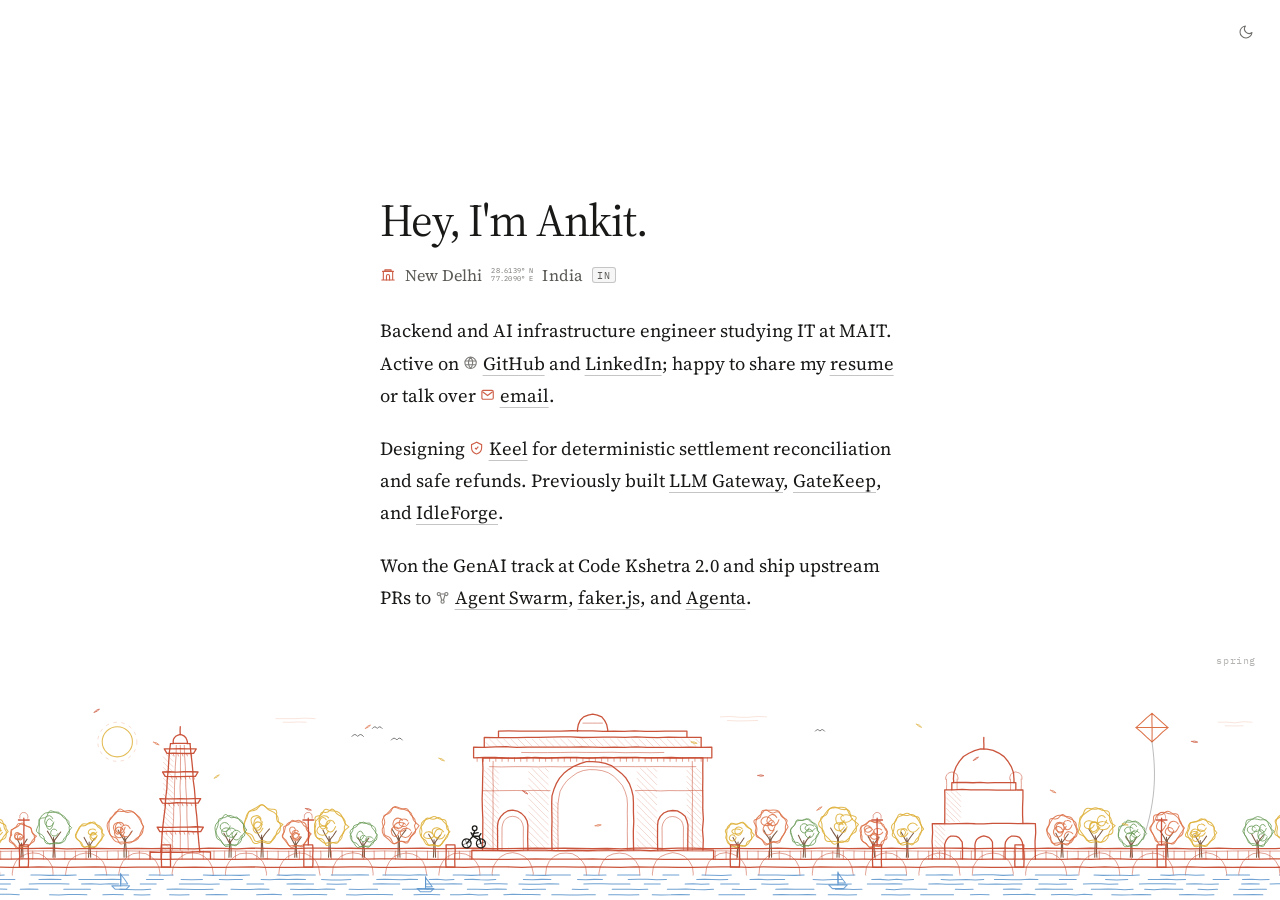
==== commit 921a60dd: "Add endless Delhi parallax horizon with cycling seasons" ====
--- a/index.html
+++ b/index.html
@@ -36,13 +36,42 @@
     --badge-border: rgba(25, 25, 24, 0.22);
     --toggle-hover: rgba(25, 25, 24, 0.06);
 
+    /* Spring (Basant) default palette */
     --illus-red: #c84b31;
-    --illus-gold: #d99b26;
-    --illus-amber: #d46b38;
-    --illus-sage: #7a9155;
+    --illus-gold: #deb038;
+    --illus-amber: #dc7248;
+    --illus-sage: #699b56;
     --illus-trunk: #7d5a44;
-    --illus-water: #5e8fc2;
+    --illus-water: #5892cb;
     --illus-ink: #1f1e1c;
+    --sun-opacity: 0.85;
+  }
+
+  :root[data-season="summer"] {
+    --illus-red: #cf5628;
+    --illus-gold: #e6a318;
+    --illus-amber: #d85f25;
+    --illus-sage: #939843;
+    --illus-water: #4b8dc9;
+    --sun-opacity: 0.96;
+  }
+
+  :root[data-season="monsoon"] {
+    --illus-red: #9f5244;
+    --illus-gold: #8a9b68;
+    --illus-amber: #7a8a6b;
+    --illus-sage: #487d58;
+    --illus-water: #3a75ad;
+    --sun-opacity: 0.28;
+  }
+
+  :root[data-season="autumn"] {
+    --illus-red: #b8442a;
+    --illus-gold: #d98e26;
+    --illus-amber: #c75328;
+    --illus-sage: #8c7b42;
+    --illus-water: #698eb3;
+    --sun-opacity: 0.72;
   }
 
   @media (prefers-color-scheme: dark) {
@@ -56,12 +85,33 @@
       --toggle-hover: rgba(236, 233, 225, 0.08);
 
       --illus-red: #e06b50;
-      --illus-gold: #e6b24c;
-      --illus-amber: #e28454;
-      --illus-sage: #8da668;
+      --illus-gold: #ecc054;
+      --illus-amber: #ea8861;
+      --illus-sage: #7eb56b;
       --illus-trunk: #9c7a62;
-      --illus-water: #6fa3d6;
+      --illus-water: #70a8df;
       --illus-ink: #ece9e1;
+    }
+    :root:not([data-theme="light"])[data-season="summer"] {
+      --illus-red: #ea7846;
+      --illus-gold: #f2b738;
+      --illus-amber: #e8743c;
+      --illus-sage: #a7ab56;
+      --illus-water: #649fd8;
+    }
+    :root:not([data-theme="light"])[data-season="monsoon"] {
+      --illus-red: #bf7363;
+      --illus-gold: #9fb07c;
+      --illus-amber: #8c9b7c;
+      --illus-sage: #5f9970;
+      --illus-water: #5995cc;
+    }
+    :root:not([data-theme="light"])[data-season="autumn"] {
+      --illus-red: #d46246;
+      --illus-gold: #e5a33c;
+      --illus-amber: #d96c3e;
+      --illus-sage: #a89554;
+      --illus-water: #799ec2;
     }
   }
 
@@ -80,12 +130,33 @@
     --toggle-hover: rgba(236, 233, 225, 0.08);
 
     --illus-red: #e06b50;
-    --illus-gold: #e6b24c;
-    --illus-amber: #e28454;
-    --illus-sage: #8da668;
+    --illus-gold: #ecc054;
+    --illus-amber: #ea8861;
+    --illus-sage: #7eb56b;
     --illus-trunk: #9c7a62;
-    --illus-water: #6fa3d6;
+    --illus-water: #70a8df;
     --illus-ink: #ece9e1;
+  }
+  :root[data-theme="dark"][data-season="summer"] {
+    --illus-red: #ea7846;
+    --illus-gold: #f2b738;
+    --illus-amber: #e8743c;
+    --illus-sage: #a7ab56;
+    --illus-water: #649fd8;
+  }
+  :root[data-theme="dark"][data-season="monsoon"] {
+    --illus-red: #bf7363;
+    --illus-gold: #9fb07c;
+    --illus-amber: #8c9b7c;
+    --illus-sage: #5f9970;
+    --illus-water: #5995cc;
+  }
+  :root[data-theme="dark"][data-season="autumn"] {
+    --illus-red: #d46246;
+    --illus-gold: #e5a33c;
+    --illus-amber: #d96c3e;
+    --illus-sage: #a89554;
+    --illus-water: #799ec2;
   }
 
   * { box-sizing: border-box; }
@@ -106,7 +177,6 @@
     transition: background-color 0.2s ease, color 0.2s ease;
   }
 
-  /* Theme switch: quiet, top-right, touch-friendly */
   .theme-toggle {
     position: fixed;
     top: max(14px, env(safe-area-inset-top, 14px));
@@ -145,7 +215,6 @@
   :root[data-theme="dark"] .theme-toggle .icon-sun { display: block; }
   :root[data-theme="dark"] .theme-toggle .icon-moon { display: none; }
 
-  /* Centered editorial column */
   .wrap {
     width: 100%;
     max-width: 35.5rem;
@@ -155,198 +224,270 @@
 
   h1 {
     margin: 0 0 0.34em;
-    font-size: clamp(2.15rem, 2.2vw + 1.45rem, 2.95rem);
     font-weight: 400;
-    line-height: 1.08;
+    font-size: clamp(2.15rem, 2.2vw + 1.45rem, 2.85rem);
+    line-height: 1.1;
     letter-spacing: -0.025em;
-    color: var(--ink);
-  }
-
-  /* Reference-faithful location + coordinates meta bar */
+  }
+
   .meta {
     display: flex;
     flex-wrap: wrap;
     align-items: center;
-    gap: 0.42em 0.52em;
-    margin: 0 0 1.85em;
+    gap: 0.55em;
+    margin: 0 0 1.65em;
     color: var(--ink-muted);
-    font-size: 0.88em;
-    line-height: 1.35;
-  }
+    font-size: 0.87em;
+    letter-spacing: 0.005em;
+  }
+
   .meta-icon {
     flex: none;
     color: var(--illus-red);
+    opacity: 0.9;
     transform: translateY(-0.5px);
-  }
-  .meta .dot {
-    width: 3px;
-    height: 3px;
-    border-radius: 50%;
-    background: var(--ink-muted);
-    opacity: 0.55;
-    flex: none;
-  }
+    transition: color 2.8s ease;
+  }
+
   .coords-btn {
     appearance: none;
+    background: none;
     border: 0;
-    background: transparent;
-    padding: 2px 4px;
-    margin: -2px -4px;
+    padding: 1px 4px;
+    margin: -1px -4px;
     border-radius: 3px;
+    color: inherit;
+    cursor: pointer;
+    display: inline-flex;
+    align-items: center;
+    transition: background-color 0.16s ease, color 0.16s ease;
+  }
+  .coords-btn:hover,
+  .coords-btn:focus-visible {
+    background: var(--badge-bg);
+    color: var(--ink);
+    outline: none;
+  }
+  .coords-btn .ist-time {
+    display: none;
+    font-family: "IBM Plex Mono", ui-monospace, monospace;
+    font-size: 0.68em;
+    color: var(--illus-red);
+    letter-spacing: 0.03em;
+  }
+  .coords-btn.show-time .coords-stack { display: none; }
+  .coords-btn.show-time .ist-time { display: inline; }
+
+  .coords-stack {
     display: inline-flex;
     flex-direction: column;
-    align-items: flex-start;
     font-family: "IBM Plex Mono", ui-monospace, monospace;
-    font-size: 8.5px;
-    line-height: 1.15;
-    letter-spacing: 0.02em;
-    color: var(--ink-muted);
-    opacity: 0.85;
-    cursor: pointer;
-    transition: color 0.16s ease, background-color 0.16s ease, opacity 0.16s ease;
-  }
-  .coords-btn:hover,
-  .coords-btn:focus-visible {
-    color: var(--ink);
-    background: var(--toggle-hover);
-    opacity: 1;
-  }
-  .coords-btn:focus-visible {
-    outline: 1.5px solid var(--illus-red);
-    outline-offset: 2px;
-  }
-  .coords-btn .ist-time {
-    display: none;
-    font-size: 9.5px;
+    font-size: 0.54em;
+    line-height: 1.12;
     letter-spacing: 0.03em;
-  }
-  .coords-btn.show-time .coords-stack { display: none; }
-  .coords-btn.show-time .ist-time { display: inline; }
+    opacity: 0.82;
+  }
 
   .country-badge {
     display: inline-flex;
     align-items: center;
-    justify-content: center;
-    padding: 1px 5px;
+    padding: 0.08em 0.42em 0.06em;
     border: 1px solid var(--badge-border);
     border-radius: 3px;
     background: var(--badge-bg);
+    color: var(--ink-muted);
     font-family: "IBM Plex Mono", ui-monospace, monospace;
-    font-size: 9px;
-    font-weight: 500;
-    letter-spacing: 0.04em;
+    font-size: 0.64em;
+    line-height: 1.25;
+    letter-spacing: 0.06em;
+  }
+
+  p {
+    margin: 0;
+    text-wrap: pretty;
+  }
+
+  p + p {
+    margin-top: 1.12em;
+  }
+
+  .ilink {
+    display: inline-flex;
+    align-items: baseline;
+    gap: 0.24em;
+    white-space: nowrap;
+  }
+
+  .ilink-ico {
+    width: 0.82em;
+    height: 0.82em;
+    flex: none;
+    align-self: center;
     color: var(--ink-muted);
-    line-height: 1.35;
-  }
-
-  p {
-    margin: 1.12em 0 0;
+    opacity: 0.78;
+    transform: translateY(-0.04em);
+    transition: color 0.16s ease, opacity 0.16s ease;
+  }
+  .ilink-ico.accent {
+    color: var(--illus-red);
+    opacity: 0.88;
+  }
+  .ilink:hover .ilink-ico {
+    opacity: 1;
     color: var(--ink);
-    text-wrap: pretty;
-  }
-  p:first-of-type { margin-top: 0; }
-
-  /* Inline icon + underlined link treatment */
-  .ilink {
-    display: inline;
-    white-space: nowrap;
-  }
-  .ilink-ico {
-    display: inline-block;
-    width: 0.9em;
-    height: 0.9em;
-    vertical-align: -0.11em;
-    margin-right: 0.22em;
-    color: var(--ink);
-    opacity: 0.82;
-  }
-  .ilink-ico.accent { color: var(--illus-red); opacity: 0.95; }
+  }
+  .ilink:hover .ilink-ico.accent {
+    color: var(--illus-red);
+  }
 
   a {
-    color: var(--ink);
+    color: inherit;
     text-decoration-line: underline;
     text-decoration-color: var(--rule);
     text-decoration-thickness: 1px;
     text-underline-offset: 0.26em;
     transition: text-decoration-color 0.16s ease, color 0.16s ease;
   }
+
   a:hover {
     text-decoration-color: var(--ink);
   }
+
   a:focus-visible {
     outline: 1.5px solid var(--illus-red);
     outline-offset: 3px;
     border-radius: 2px;
-    text-decoration-color: var(--ink);
-  }
-
-  /* Quiet 1-line project preview whisper (zero layout shift) */
+  }
+
   .whisper {
-    margin-top: 1.05em;
-    min-height: 1.5em;
-    display: flex;
-    align-items: center;
-    gap: 0.5em;
+    margin-top: 1.1em;
+    min-height: 1.55em;
     font-family: "IBM Plex Mono", ui-monospace, monospace;
     font-size: 11px;
-    line-height: 1.4;
+    line-height: 1.45;
+    letter-spacing: 0.01em;
     color: var(--ink-muted);
     opacity: 0;
     transform: translateY(2px);
     transition: opacity 0.18s ease, transform 0.18s ease;
-    pointer-events: none;
   }
   .whisper.visible {
-    opacity: 0.92;
+    opacity: 0.88;
     transform: translateY(0);
   }
-  .whisper::before {
-    content: "";
-    width: 5px;
-    height: 5px;
-    border-radius: 50%;
-    background: var(--illus-red);
-    flex: none;
-  }
-
-  /* Full-bleed horizon illustration */
+
   .horizon {
     position: relative;
-    margin: auto 0 0;
-    padding-top: clamp(20px, 4.5vh, 52px);
-    line-height: 0;
+    width: 100%;
+    margin: 0;
+    padding-top: clamp(22px, 4.5vh, 52px);
     overflow: hidden;
     user-select: none;
+    -webkit-user-select: none;
+    cursor: pointer;
     -webkit-tap-highlight-color: transparent;
+  }
+
+  .season-pill {
+    position: absolute;
+    top: 6px;
+    right: max(16px, env(safe-area-inset-right, 16px));
+    z-index: 5;
+    appearance: none;
+    background: transparent;
+    border: 0;
+    padding: 4px 8px;
+    border-radius: 999px;
+    font-family: "IBM Plex Mono", ui-monospace, monospace;
+    font-size: 10px;
+    letter-spacing: 0.06em;
+    text-transform: lowercase;
+    color: var(--ink-muted);
+    opacity: 0.45;
     cursor: pointer;
-  }
+    transition: opacity 0.18s ease, color 0.18s ease, background-color 0.18s ease;
+  }
+  .season-pill:hover,
+  .season-pill:focus-visible {
+    opacity: 0.95;
+    color: var(--ink);
+    background: var(--toggle-hover);
+    outline: none;
+  }
+
   .horizon svg {
     display: block;
     width: 100%;
-    height: clamp(185px, 27vh, 265px);
-  }
-
-  .illus-red { stroke: var(--illus-red); }
-  .illus-gold { stroke: var(--illus-gold); }
-  .illus-amber { stroke: var(--illus-amber); }
-  .illus-sage { stroke: var(--illus-sage); }
-  .illus-trunk { stroke: var(--illus-trunk); }
-  .illus-water { stroke: var(--illus-water); }
-  .illus-ink { stroke: var(--illus-ink); }
-  .leaf-fill { fill: var(--paper); }
-  .runner-head { fill: var(--illus-ink); stroke: none; }
+    height: clamp(160px, 24svh, 248px);
+  }
+
+  .illus-red    { stroke: var(--illus-red); transition: stroke 3s ease; }
+  .illus-gold   { stroke: var(--illus-gold); transition: stroke 3s ease, fill 3s ease; }
+  .illus-amber  { stroke: var(--illus-amber); transition: stroke 3s ease, fill 3s ease; }
+  .illus-sage   { stroke: var(--illus-sage); transition: stroke 3s ease; }
+  .illus-trunk  { stroke: var(--illus-trunk); transition: stroke 3s ease; }
+  .illus-water  { stroke: var(--illus-water); transition: stroke 3s ease; }
+  .illus-ink    { stroke: var(--illus-ink); }
+  .leaf-fill    { fill: var(--illus-gold); fill-opacity: 0.24; }
+  .petal-fill   { fill: var(--illus-amber); fill-opacity: 0.2; }
+  .runner-head  { fill: var(--paper); }
+
+  .sun-core { opacity: var(--sun-opacity); transition: opacity 2.5s ease, stroke 3s ease; }
+  .sun-halo { opacity: calc(var(--sun-opacity) * 0.42); transition: opacity 2.5s ease, stroke 3s ease; }
+
+  /* Weather overlays crossfade by data-season */
+  .wx {
+    opacity: 0;
+    pointer-events: none;
+    transition: opacity 2.2s ease;
+  }
+  :root[data-season="spring"] .wx-spring { opacity: 0.78; }
+  :root[data-season="summer"] .wx-summer { opacity: 0.65; }
+  :root[data-season="monsoon"] .wx-monsoon { opacity: 0.62; }
+  :root[data-season="autumn"] .wx-autumn { opacity: 0.72; }
+
+  .petal-drift {
+    animation: petal-fall 9s linear infinite;
+  }
+  @keyframes petal-fall {
+    0% { transform: translate(24px, -28px); opacity: 0; }
+    12% { opacity: 1; }
+    85% { opacity: 1; }
+    100% { transform: translate(-48px, 68px); opacity: 0; }
+  }
+
+  .leaf-drift {
+    animation: leaf-fall 11s linear infinite;
+  }
+  @keyframes leaf-fall {
+    0% { transform: translate(18px, -24px); opacity: 0; }
+    15% { opacity: 1; }
+    85% { opacity: 1; }
+    100% { transform: translate(-54px, 74px); opacity: 0; }
+  }
+
+  .rain-a { animation: rain-drop 0.75s linear infinite; }
+  .rain-b { animation: rain-drop 0.75s linear -0.37s infinite; }
+  @keyframes rain-drop {
+    0% { transform: translate(12px, -36px); opacity: 0; }
+    15% { opacity: 0.9; }
+    85% { opacity: 0.9; }
+    100% { transform: translate(-18px, 72px); opacity: 0; }
+  }
 
   #sky-layer {
-    transition: transform 0.35s cubic-bezier(0.22, 1, 0.36, 1);
-    will-change: transform;
-  }
+    transition: transform 0.25s ease-out;
+  }
+
   .kite {
-    transform-origin: 1296px 120px;
+    transform-origin: 1296px 100px;
     animation: kite-sway 7s ease-in-out infinite;
-    transition: transform 0.25s cubic-bezier(0.22, 1, 0.36, 1);
+    transition: transform 0.28s cubic-bezier(0.22, 1, 0.36, 1), opacity 2s ease;
+  }
+  :root[data-season="monsoon"] .kite {
+    opacity: 0.25;
   }
   .kite.tug {
-    animation: none;
     transform: translate(4px, -9px) rotate(-5deg);
   }
   @keyframes kite-sway {
@@ -355,24 +496,19 @@
   }
 
   .water-ripple {
+    stroke: var(--illus-water);
+    stroke-width: 1;
     fill: none;
-    stroke: var(--illus-water);
-    stroke-width: 1.1;
     animation: ripple-expand 0.95s ease-out forwards;
     pointer-events: none;
   }
   @keyframes ripple-expand {
-    0% { opacity: 0.85; rx: 2px; ry: 0.8px; }
-    100% { opacity: 0; rx: 28px; ry: 7.5px; }
+    0% { opacity: 0.85; rx: 2; ry: 0.8; }
+    100% { opacity: 0; rx: 28; ry: 4.5; }
   }
 
   .runner {
     cursor: pointer;
-    transform: translate(532px, 220px);
-    transition: transform 0.22s cubic-bezier(0.22, 1, 0.36, 1);
-  }
-  .runner.jump {
-    transform: translate(532px, 200px);
   }
 
   @media (max-width: 600px) {
@@ -428,7 +564,10 @@
   }
 
   @media (prefers-reduced-motion: reduce) {
-    body, a, .theme-toggle, .runner, .whisper, #sky-layer, .kite { transition: none; animation: none; }
+    body, a, .theme-toggle, .whisper, #sky-layer, .kite, .wx, .petal-drift, .leaf-drift, .rain-a, .rain-b {
+      transition: none;
+      animation: none;
+    }
     .water-ripple { animation: none; opacity: 0; }
   }
 </style>
@@ -496,38 +635,56 @@
 </main>
 
 <figure class="horizon" id="horizon" aria-hidden="true">
+  <button class="season-pill" id="season-pill" type="button" title="Click to change season (S)">spring</button>
 <svg id="horizon-svg" viewBox="0 0 1440 278" preserveAspectRatio="xMidYMax slice" role="presentation">
+  <defs>
+    <g id="sky-tile">
+      <g class="illus-ink" stroke-width="1.05" stroke-opacity=".62"><path d="M405.5 94.0q3.2 -4.5 6.5 0q3.2 -4.5 6.5 0"/><path d="M428.5 85.0q2.8 -3.8 5.5 0q2.8 -3.8 5.5 0"/><path d="M449.8 98.0q3.1 -4.3 6.2 0q3.1 -4.3 6.2 0"/><path d="M926.8 88.0q2.6 -3.6 5.2 0q2.6 -3.6 5.2 0"/><path d="M1573.8 92.0q3.1 -4.3 6.2 0q3.1 -4.3 6.2 0"/><path d="M1598.7 83.0q2.7 -3.7 5.3 0q2.7 -3.7 5.3 0"/><path d="M2034.2 89.0q2.9 -4.0 5.9 0q2.9 -4.0 5.9 0"/><path d="M2454.5 96.0q2.8 -3.8 5.5 0q2.8 -3.8 5.5 0"/><path d="M2477.1 86.0q2.4 -3.4 4.9 0q2.4 -3.4 4.9 0"/></g>
+      <g class="illus-amber" stroke-width=".75" stroke-opacity=".28"><path d="M320.0 74.0L331.0 74.0L342.0 74.0L353.0 73.4L364.0 74.0"/><path d="M328.0 78.0L336.7 78.1L345.3 77.7L354.0 78.0"/><path d="M820.0 72.0L830.4 71.5L840.8 72.4L851.2 72.5L861.6 71.5L872.0 72.0"/><path d="M828.0 76.0L839.3 76.6L850.7 76.4L862.0 76.0"/><path d="M1380.0 78.0L1389.5 77.9L1399.0 78.7L1408.5 77.4L1418.0 78.0"/><path d="M1388.0 82.0L1398.0 82.2L1408.0 82.0"/><path d="M1860.0 73.0L1869.6 72.3L1879.2 72.3L1888.8 72.4L1898.4 72.3L1908.0 73.0"/><path d="M1868.0 77.0L1878.0 76.4L1888.0 76.7L1898.0 77.0"/><path d="M2340.0 76.0L2350.5 76.0L2361.0 76.4L2371.5 75.2L2382.0 76.0"/><path d="M2348.0 80.0L2360.0 79.7L2372.0 80.0"/><path d="M2740.0 72.0L2749.2 72.7L2758.4 72.3L2767.6 72.5L2776.8 71.3L2786.0 72.0"/><path d="M2748.0 76.0L2757.3 75.7L2766.7 76.4L2776.0 76.0"/></g>
+    </g>
+    <g id="world-tile">
+      <g class="illus-trunk" stroke-width="1.2"><path d="M42.8 230.0L43.3 220.1L43.5 210.2"/><path d="M45.2 230.0L44.5 221.6L44.5 213.2"/><path d="M44.0 216.2L40.6 210.2L37.4 204.0"/><path d="M44.0 214.2L47.1 209.4L50.6 204.9"/><path d="M76.8 230.0L77.3 221.9L77.5 213.8"/><path d="M79.2 230.0L78.9 223.4L78.5 216.8"/><path d="M78.0 219.8L75.1 214.3L72.3 208.8"/><path d="M78.0 217.8L80.9 213.7L83.7 209.5"/><path d="M112.8 230.0L113.2 222.5L113.0 215.0L113.5 207.5"/><path d="M115.2 230.0L114.6 220.3L114.5 210.5"/><path d="M114.0 213.5L110.5 206.8L106.5 200.5"/><path d="M114.0 211.5L117.8 206.5L121.5 201.5"/><path d="M152.8 230.0L153.3 221.5L153.5 212.9"/><path d="M155.2 230.0L154.9 222.9L154.5 215.9"/><path d="M154.0 218.9L150.8 213.3L147.8 207.6"/><path d="M154.0 216.9L156.9 212.5L160.2 208.3"/><path d="M192.8 230.0L192.7 222.2L193.5 214.4L193.5 206.6"/><path d="M195.2 230.0L195.3 223.2L194.7 216.4L194.5 209.6"/><path d="M194.0 212.6L191.4 208.1L188.5 203.9L186.1 199.3"/><path d="M194.0 210.6L198.2 205.7L201.9 200.4"/><path d="M310.8 230.0L311.0 223.1L311.5 216.2L311.5 209.3"/><path d="M313.2 230.0L313.2 221.1L312.5 212.3"/><path d="M312.0 215.3L308.6 209.0L305.0 202.9"/><path d="M312.0 213.3L315.6 208.6L319.0 203.8"/><path d="M346.8 230.0L347.2 221.6L347.3 213.2L347.5 204.8"/><path d="M349.2 230.0L349.0 222.6L348.5 215.2L348.5 207.8"/><path d="M348.0 210.8L345.0 206.3L342.4 201.6L339.6 197.0"/><path d="M348.0 208.8L351.9 203.2L356.4 198.1"/><path d="M384.8 230.0L385.3 221.0L385.5 212.0"/><path d="M387.2 230.0L386.5 222.5L386.5 215.0"/><path d="M386.0 218.0L382.9 212.2L379.8 206.4"/><path d="M386.0 216.0L389.1 211.6L392.2 207.2"/><path d="M422.8 230.0L423.3 222.2L423.3 214.4L423.5 206.6"/><path d="M425.2 230.0L424.9 223.2L424.7 216.4L424.5 209.6"/><path d="M424.0 212.6L421.3 208.3L418.7 203.9L416.5 199.3"/><path d="M424.0 210.6L428.0 205.7L431.5 200.4"/><path d="M460.8 230.0L461.4 221.5L461.5 212.9"/><path d="M463.2 230.0L463.2 222.9L462.5 215.9"/><path d="M462.0 218.9L458.9 213.3L455.8 207.6"/><path d="M462.0 216.9L465.0 212.6L468.2 208.3"/><path d="M500.8 230.0L501.1 221.9L501.2 213.8L501.5 205.7"/><path d="M503.2 230.0L502.8 222.9L502.5 215.8L502.5 208.7"/><path d="M502.0 211.7L499.5 207.1L496.8 202.6L494.1 198.1"/><path d="M502.0 209.7L505.8 204.3L509.9 199.2"/><path d="M540.8 230.0L541.2 220.1L541.5 210.2"/><path d="M543.2 230.0L542.8 221.6L542.5 213.2"/><path d="M542.0 216.2L538.9 210.0L535.4 204.0"/><path d="M542.0 214.2L545.2 209.5L548.6 204.9"/><path d="M882.8 230.0L882.9 221.4L883.5 212.9"/><path d="M885.2 230.0L884.8 223.0L884.5 215.9"/><path d="M884.0 218.9L881.0 213.2L877.8 207.6"/><path d="M884.0 216.9L887.2 212.7L890.2 208.3"/><path d="M918.8 230.0L919.0 222.2L919.2 214.4L919.5 206.6"/><path d="M921.2 230.0L921.1 223.2L920.7 216.4L920.5 209.6"/><path d="M920.0 212.6L917.8 208.0L914.8 203.9L912.5 199.3"/><path d="M920.0 210.6L923.5 205.3L927.5 200.4"/><path d="M956.8 230.0L957.4 220.6L957.5 211.1"/><path d="M959.2 230.0L958.9 222.0L958.5 214.1"/><path d="M958.0 217.1L954.4 211.3L951.4 205.2"/><path d="M958.0 215.1L961.0 210.4L964.6 206.1"/><path d="M994.8 230.0L995.1 221.6L995.5 213.2L995.5 204.8"/><path d="M997.2 230.0L997.1 222.6L996.5 215.2L996.5 207.8"/><path d="M996.0 210.8L993.4 206.1L990.4 201.6L987.6 197.0"/><path d="M996.0 208.8L1000.3 203.5L1004.4 198.1"/><path d="M1034.8 230.0L1034.8 221.0L1035.5 212.0"/><path d="M1037.2 230.0L1036.7 222.5L1036.5 215.0"/><path d="M1036.0 218.0L1033.2 212.1L1029.8 206.4"/><path d="M1036.0 216.0L1039.0 211.5L1042.2 207.2"/><path d="M1072.8 230.0L1073.4 222.8L1073.3 215.6L1073.5 208.4"/><path d="M1075.2 230.0L1074.5 220.7L1074.5 211.4"/><path d="M1074.0 214.4L1070.5 208.0L1067.0 201.7"/><path d="M1074.0 212.4L1077.4 207.4L1081.0 202.6"/><path d="M1246.8 230.0L1247.3 223.1L1247.3 216.2L1247.5 209.3"/><path d="M1249.2 230.0L1248.7 221.2L1248.5 212.3"/><path d="M1248.0 215.3L1244.2 209.2L1241.0 202.9"/><path d="M1248.0 213.3L1251.6 208.6L1255.0 203.8"/><path d="M1284.8 230.0L1285.0 221.9L1285.3 213.8L1285.5 205.7"/><path d="M1287.2 230.0L1286.7 222.9L1287.0 215.8L1286.5 208.7"/><path d="M1286.0 211.7L1283.4 207.2L1280.8 202.6L1278.1 198.1"/><path d="M1286.0 209.7L1290.1 204.6L1293.9 199.2"/><path d="M1324.8 230.0L1325.4 221.0L1325.5 212.0"/><path d="M1327.2 230.0L1326.8 222.5L1326.5 215.0"/><path d="M1326.0 218.0L1323.2 212.1L1319.8 206.4"/><path d="M1326.0 216.0L1329.2 211.7L1332.2 207.2"/><path d="M1364.8 230.0L1364.8 222.5L1365.3 215.0L1365.5 207.5"/><path d="M1367.2 230.0L1366.6 220.3L1366.5 210.5"/><path d="M1366.0 213.5L1362.5 206.8L1358.5 200.5"/><path d="M1366.0 211.5L1369.6 206.4L1373.5 201.5"/><path d="M1402.8 230.0L1402.8 220.5L1403.5 211.1"/><path d="M1405.2 230.0L1404.7 222.1L1404.5 214.1"/><path d="M1404.0 217.1L1400.8 211.1L1397.4 205.2"/><path d="M1404.0 215.1L1407.5 210.8L1410.6 206.1"/><path d="M1466.8 230.0L1467.4 220.1L1467.5 210.2"/><path d="M1469.2 230.0L1469.0 221.6L1468.5 213.2"/><path d="M1468.0 216.2L1464.7 210.1L1461.4 204.0"/><path d="M1468.0 214.2L1471.0 209.4L1474.6 204.9"/><path d="M1504.8 230.0L1504.8 222.2L1505.6 214.4L1505.5 206.6"/><path d="M1507.2 230.0L1506.7 223.2L1506.7 216.4L1506.5 209.6"/><path d="M1506.0 212.6L1503.2 208.3L1501.0 203.8L1498.5 199.3"/><path d="M1506.0 210.6L1509.7 205.4L1513.5 200.4"/><path d="M1544.8 230.0L1544.9 221.4L1545.5 212.9"/><path d="M1547.2 230.0L1547.0 222.9L1546.5 215.9"/><path d="M1546.0 218.9L1542.6 213.4L1539.8 207.6"/><path d="M1546.0 216.9L1549.1 212.6L1552.2 208.3"/><path d="M1586.8 230.0L1587.4 222.8L1587.3 215.6L1587.5 208.4"/><path d="M1589.2 230.0L1588.7 220.7L1588.5 211.4"/><path d="M1588.0 214.4L1584.8 207.9L1581.0 201.7"/><path d="M1588.0 212.4L1591.5 207.5L1595.0 202.6"/><path d="M1626.8 230.0L1627.1 221.0L1627.5 212.0"/><path d="M1629.2 230.0L1629.1 222.5L1628.5 215.0"/><path d="M1628.0 218.0L1624.9 212.2L1621.8 206.4"/><path d="M1628.0 216.0L1630.9 211.4L1634.2 207.2"/><path d="M1818.8 230.0L1818.7 223.1L1818.9 216.2L1819.5 209.3"/><path d="M1821.2 230.0L1821.0 221.1L1820.5 212.3"/><path d="M1820.0 215.3L1816.2 209.2L1813.0 202.9"/><path d="M1820.0 213.3L1823.4 208.5L1827.0 203.8"/><path d="M1858.8 230.0L1859.2 221.9L1859.1 213.8L1859.5 205.7"/><path d="M1861.2 230.0L1860.8 222.9L1860.8 215.8L1860.5 208.7"/><path d="M1860.0 211.7L1857.2 207.3L1854.7 202.7L1852.1 198.1"/><path d="M1860.0 209.7L1864.1 204.6L1867.9 199.2"/><path d="M1898.8 230.0L1899.1 221.0L1899.5 212.0"/><path d="M1901.2 230.0L1901.2 222.5L1900.5 215.0"/><path d="M1900.0 218.0L1897.1 212.1L1893.8 206.4"/><path d="M1900.0 216.0L1903.1 211.6L1906.2 207.2"/><path d="M1940.8 230.0L1940.7 222.5L1941.5 215.0L1941.5 207.5"/><path d="M1943.2 230.0L1942.9 220.2L1942.5 210.5"/><path d="M1942.0 213.5L1938.2 207.0L1934.5 200.5"/><path d="M1942.0 211.5L1946.0 206.7L1949.5 201.5"/><path d="M1980.8 230.0L1981.3 221.5L1981.5 212.9"/><path d="M1983.2 230.0L1983.0 222.9L1982.5 215.9"/><path d="M1982.0 218.9L1978.7 213.3L1975.8 207.6"/><path d="M1982.0 216.9L1984.8 212.4L1988.2 208.3"/><path d="M2020.8 230.0L2021.2 223.1L2021.1 216.2L2021.5 209.3"/><path d="M2023.2 230.0L2022.5 221.2L2022.5 212.3"/><path d="M2022.0 215.3L2018.4 209.1L2015.0 202.9"/><path d="M2022.0 213.3L2025.4 208.4L2029.0 203.8"/><path d="M2300.8 230.0L2301.1 220.1L2301.5 210.2"/><path d="M2303.2 230.0L2303.1 221.6L2302.5 213.2"/><path d="M2302.0 216.2L2298.5 210.2L2295.4 204.0"/><path d="M2302.0 214.2L2305.0 209.4L2308.6 204.9"/><path d="M2340.8 230.0L2341.4 221.9L2341.6 213.8L2341.5 205.7"/><path d="M2343.2 230.0L2343.0 222.9L2342.6 215.8L2342.5 208.7"/><path d="M2342.0 211.7L2339.4 207.2L2336.5 202.8L2334.1 198.1"/><path d="M2342.0 209.7L2345.8 204.3L2349.9 199.2"/><path d="M2380.8 230.0L2381.1 221.0L2381.5 212.0"/><path d="M2383.2 230.0L2383.1 222.5L2382.5 215.0"/><path d="M2382.0 218.0L2379.0 212.2L2375.8 206.4"/><path d="M2382.0 216.0L2385.2 211.7L2388.2 207.2"/><path d="M2420.8 230.0L2421.1 222.8L2421.3 215.6L2421.5 208.4"/><path d="M2423.2 230.0L2422.9 220.7L2422.5 211.4"/><path d="M2422.0 214.4L2418.8 207.9L2415.0 201.7"/><path d="M2422.0 212.4L2425.3 207.4L2429.0 202.6"/><path d="M2460.8 230.0L2461.2 221.5L2461.5 212.9"/><path d="M2463.2 230.0L2462.6 223.0L2462.5 215.9"/><path d="M2462.0 218.9L2459.4 213.1L2456.3 207.6"/><path d="M2462.0 216.9L2464.7 212.5L2467.7 208.3"/><path d="M2738.8 230.0L2739.1 222.8L2739.5 215.6L2739.5 208.4"/><path d="M2741.2 230.0L2741.2 220.7L2740.5 211.4"/><path d="M2740.0 214.4L2736.6 208.0L2733.0 201.7"/><path d="M2740.0 212.4L2743.5 207.5L2747.0 202.6"/><path d="M2778.8 230.0L2779.1 221.9L2779.1 213.8L2779.5 205.7"/><path d="M2781.2 230.0L2781.3 222.9L2781.1 215.8L2780.5 208.7"/><path d="M2780.0 211.7L2777.3 207.2L2775.0 202.5L2772.1 198.1"/><path d="M2780.0 209.7L2783.9 204.4L2787.9 199.2"/><path d="M2818.8 230.0L2819.4 221.0L2819.5 212.0"/><path d="M2821.2 230.0L2821.1 222.5L2820.5 215.0"/><path d="M2820.0 218.0L2816.8 212.2L2813.8 206.4"/><path d="M2820.0 216.0L2823.2 211.7L2826.2 207.2"/><path d="M2850.8 230.0L2851.0 221.4L2851.5 212.9"/><path d="M2853.2 230.0L2852.7 223.0L2852.5 215.9"/><path d="M2852.0 218.9L2849.0 213.3L2846.3 207.6"/><path d="M2852.0 216.9L2854.9 212.6L2857.7 208.3"/></g>
+      <g class="illus-gold" stroke-width="1.15" stroke-opacity=".88"><path d="M60.3 201.0Q60.3 201.0 60.2 204.9Q60.1 208.9 56.0 209.9Q51.9 211.0 49.9 214.9Q48.0 218.7 44.7 215.8Q41.3 212.8 37.4 213.6Q33.4 214.4 32.1 210.9Q30.9 207.4 30.2 204.2Q29.4 201.0 29.6 197.5Q29.7 194.0 32.4 191.8Q35.1 189.6 37.5 186.2Q39.9 182.9 43.4 185.7Q46.8 188.6 51.0 187.6Q55.3 186.6 56.5 190.4Q57.8 194.2 58.2 197.6Z"/><path d="M62.4 201.0Q62.4 201.0 59.6 203.8Q56.8 206.7 55.4 209.5Q54.1 212.3 51.8 215.3Q49.5 218.2 46.0 216.4Q42.6 214.7 39.1 215.3Q35.5 215.9 34.9 212.0Q34.2 208.2 29.8 206.6Q25.5 204.9 27.6 201.4Q29.7 197.9 30.0 194.3Q30.2 190.8 32.8 188.4Q35.5 185.9 39.0 186.3Q42.5 186.6 46.2 184.4Q50.0 182.3 51.3 186.7Q52.6 191.2 56.6 192.3Q60.6 193.5 59.9 197.2Z"/><path d="M54.0 199.4Q54.0 199.4 52.8 201.1Q51.5 202.8 49.2 202.5Q47.0 202.1 46.2 200.3Q45.5 198.6 46.9 197.0Q48.2 195.4 50.0 195.5Q51.7 195.6 52.9 197.3"/><path d="M53.7 196.9Q53.7 196.9 52.4 199.3Q51.1 201.6 49.2 201.7Q47.4 201.8 45.8 199.0Q44.3 196.2 45.5 193.8Q46.7 191.5 48.8 191.4Q50.9 191.3 52.3 193.8"/><path d="M46.2 206.3Q46.2 206.3 44.5 208.5Q42.9 210.7 40.7 210.7Q38.6 210.8 36.8 208.4Q34.9 206.1 36.6 204.3Q38.3 202.5 40.8 202.6Q43.2 202.7 44.7 204.3"/><path d="M55.9 201.9Q55.9 201.9 54.1 203.9Q52.3 206.0 49.6 205.8Q47.0 205.5 45.8 204.0Q44.5 202.5 45.6 200.4Q46.6 198.4 50.1 198.3Q53.5 198.3 54.7 200.1"/><path d="M53.0 201.0Q53.0 201.0 52.0 202.4Q51.0 203.8 48.0 204.0Q45.0 204.2 43.7 201.9Q42.3 199.5 44.0 197.5Q45.7 195.5 47.7 195.5Q49.7 195.5 51.4 197.4"/><path d="M168.0 204.9Q168.0 204.9 168.1 207.7Q168.3 210.5 165.8 212.1Q163.4 213.8 161.9 216.5Q160.3 219.2 157.1 217.7Q154.0 216.1 150.7 218.0Q147.4 219.9 146.3 216.5Q145.2 213.2 142.8 211.7Q140.4 210.2 138.8 207.6Q137.1 204.9 139.0 202.4Q140.8 199.8 141.8 197.1Q142.8 194.4 146.2 194.6Q149.5 194.8 151.8 192.3Q154.0 189.9 156.8 191.0Q159.6 192.2 162.4 193.3Q165.3 194.3 167.2 196.7Q169.2 199.0 168.0 202.0Z"/><path d="M170.5 204.9Q170.5 204.9 168.5 207.5Q166.4 210.1 165.0 212.6Q163.7 215.0 161.4 217.4Q159.2 219.9 155.9 218.9Q152.5 217.9 149.0 218.3Q145.5 218.7 144.6 215.4Q143.6 212.0 140.6 210.1Q137.5 208.2 138.7 205.2Q139.8 202.1 141.2 199.6Q142.6 197.2 144.2 194.4Q145.8 191.6 149.3 192.4Q152.7 193.2 156.1 191.1Q159.5 189.0 161.1 192.4Q162.7 195.8 165.6 197.3Q168.5 198.9 167.6 201.9Z"/><path d="M162.2 201.5Q162.2 201.5 160.5 203.3Q158.9 205.2 156.4 204.9Q153.9 204.6 152.9 203.4Q152.0 202.2 153.1 200.2Q154.3 198.2 156.8 198.1Q159.2 197.9 160.7 199.3"/><path d="M162.0 206.6Q162.0 206.6 161.0 208.7Q160.0 210.8 158.2 211.1Q156.4 211.3 155.1 209.3Q153.7 207.4 155.0 204.5Q156.3 201.7 158.4 202.1Q160.4 202.5 161.2 204.6"/><path d="M162.5 205.6Q162.5 205.6 161.3 207.4Q160.1 209.2 158.2 209.0Q156.4 208.7 155.6 207.0Q154.8 205.4 156.1 203.9Q157.3 202.5 158.8 202.5Q160.2 202.6 161.4 204.0"/><path d="M368.6 193.0Q368.6 193.0 368.6 197.4Q368.7 201.8 364.8 204.0Q360.9 206.3 359.1 211.1Q357.3 215.9 352.6 213.8Q348.0 211.8 343.4 213.8Q338.7 215.9 336.8 211.2Q334.9 206.4 331.5 204.0Q328.1 201.5 327.3 197.2Q326.5 193.0 328.8 189.5Q331.2 185.9 332.0 181.7Q332.8 177.5 337.2 177.5Q341.7 177.4 344.8 173.0Q348.0 168.7 351.3 172.7Q354.6 176.8 358.2 177.9Q361.7 179.0 364.3 182.1Q366.8 185.1 366.2 189.1Z"/><path d="M371.5 193.0Q371.5 193.0 368.0 196.5Q364.5 200.0 363.8 204.2Q363.0 208.4 359.7 211.1Q356.5 213.9 352.2 212.1Q348.0 210.3 343.9 211.8Q339.8 213.2 338.6 208.6Q337.3 203.9 332.1 202.9Q326.9 202.0 327.5 197.5Q328.1 193.0 328.8 189.1Q329.6 185.3 331.2 181.4Q332.9 177.6 336.8 176.4Q340.8 175.2 344.4 172.2Q348.0 169.2 351.4 172.8Q354.8 176.4 360.0 175.9Q365.2 175.5 364.4 180.9Q363.7 186.4 365.3 189.7Z"/><path d="M348.2 192.5Q348.2 192.5 347.1 195.9Q346.0 199.3 343.4 199.6Q340.7 200.0 339.3 196.1Q337.9 192.2 339.6 188.5Q341.3 184.8 343.7 185.3Q346.0 185.8 347.1 189.7"/><path d="M348.4 190.1Q348.4 190.1 346.2 193.8Q344.0 197.5 341.3 197.3Q338.5 197.1 336.7 192.8Q334.9 188.4 336.2 185.8Q337.5 183.3 341.4 183.1Q345.2 182.9 346.8 186.9"/><path d="M348.9 197.3Q348.9 197.3 347.2 200.2Q345.4 203.1 342.7 202.9Q340.1 202.6 338.7 200.2Q337.4 197.7 338.8 193.9Q340.3 190.0 343.3 190.1Q346.3 190.3 347.6 192.7"/><path d="M440.6 195.7Q440.6 195.7 440.6 199.1Q440.5 202.4 438.0 204.6Q435.6 206.8 434.4 211.1Q433.3 215.4 429.4 213.8Q425.4 212.2 422.1 213.6Q418.8 215.1 416.1 212.8Q413.4 210.5 410.5 208.5Q407.5 206.5 407.1 202.8Q406.7 199.1 408.0 195.9Q409.3 192.8 407.8 188.4Q406.4 184.1 410.7 183.6Q415.1 183.2 416.7 179.0Q418.4 174.8 422.0 176.4Q425.5 178.0 429.0 177.8Q432.5 177.7 435.0 180.1Q437.6 182.5 438.8 185.8Q440.0 189.1 441.9 192.4Z"/><path d="M445.8 195.7Q445.8 195.7 442.3 198.5Q438.8 201.4 438.5 204.8Q438.2 208.3 435.9 210.8Q433.6 213.2 430.2 213.1Q426.9 213.1 423.5 215.8Q420.2 218.5 418.6 213.6Q416.9 208.6 413.0 208.7Q409.1 208.9 408.7 205.3Q408.3 201.7 407.5 198.7Q406.8 195.7 407.1 192.5Q407.5 189.3 410.1 187.5Q412.8 185.7 413.7 182.0Q414.6 178.4 418.0 179.3Q421.4 180.2 424.5 177.1Q427.6 174.1 429.7 177.8Q431.7 181.5 434.6 182.6Q437.5 183.7 439.7 186.2Q442.0 188.7 441.4 192.2Z"/><path d="M421.8 191.7Q421.8 191.7 420.3 194.9Q418.7 198.1 416.7 198.1Q414.7 198.1 413.2 195.3Q411.7 192.6 412.7 189.2Q413.7 185.7 416.2 185.3Q418.6 184.8 420.2 187.8"/><path d="M424.6 189.6Q424.6 189.6 422.5 192.2Q420.3 194.8 417.5 194.7Q414.7 194.5 412.9 191.6Q411.2 188.8 412.6 186.1Q414.1 183.4 417.6 183.2Q421.1 183.0 422.9 185.6"/><path d="M430.8 195.4Q430.8 195.4 429.2 198.4Q427.5 201.3 425.1 201.6Q422.7 201.8 420.6 198.6Q418.6 195.5 420.3 191.7Q422.0 188.0 425.2 188.4Q428.5 188.8 429.7 191.9"/><path d="M422.7 200.5Q422.7 200.5 421.4 202.7Q420.0 205.0 416.2 205.2Q412.4 205.4 410.7 202.7Q409.0 200.0 410.5 197.3Q411.9 194.6 416.2 194.8Q420.4 195.0 421.6 197.3"/><path d="M558.1 201.0Q558.1 201.0 557.5 204.3Q557.0 207.7 554.2 209.7Q551.5 211.7 549.6 215.3Q547.7 218.8 544.1 216.9Q540.6 214.9 536.7 216.0Q532.8 217.1 531.3 213.5Q529.8 209.9 527.7 207.2Q525.5 204.5 525.4 200.9Q525.3 197.4 527.6 194.7Q529.8 192.0 531.3 188.3Q532.7 184.6 536.7 186.4Q540.7 188.1 544.1 186.0Q547.5 183.9 549.6 186.9Q551.8 189.9 554.5 192.0Q557.2 194.1 557.3 197.5Z"/><path d="M559.4 201.0Q559.4 201.0 557.2 203.7Q555.1 206.5 553.9 209.2Q552.8 211.9 550.7 214.6Q548.6 217.2 545.3 216.8Q542.0 216.3 538.6 216.9Q535.2 217.6 533.9 214.0Q532.6 210.5 529.3 209.1Q526.0 207.7 527.3 204.3Q528.6 201.0 527.3 197.6Q526.0 194.2 527.7 191.2Q529.5 188.3 532.8 187.4Q536.1 186.5 539.0 184.9Q542.0 183.2 544.7 185.4Q547.5 187.5 551.4 187.5Q555.3 187.4 555.2 191.5Q555.1 195.5 556.1 198.2Z"/><path d="M553.8 204.7Q553.8 204.7 552.4 207.1Q550.9 209.4 547.2 209.3Q543.5 209.2 542.3 207.2Q541.0 205.2 542.6 201.7Q544.2 198.2 547.4 198.2Q550.5 198.2 552.2 201.3"/><path d="M550.6 201.1Q550.6 201.1 549.4 204.2Q548.1 207.3 545.4 207.8Q542.6 208.2 540.6 204.7Q538.6 201.1 540.1 198.7Q541.7 196.4 545.1 196.7Q548.4 197.1 549.5 199.2"/><path d="M541.8 205.1Q541.8 205.1 540.6 207.0Q539.4 208.9 535.4 208.9Q531.4 208.8 530.3 207.2Q529.2 205.6 530.7 203.4Q532.3 201.2 535.0 201.1Q537.7 200.9 539.7 203.4"/><path d="M898.5 204.9Q898.5 204.9 898.9 207.5Q899.4 210.2 896.3 211.2Q893.2 212.2 892.8 215.4Q892.4 218.5 889.2 217.0Q886.0 215.4 883.6 217.8Q881.1 220.2 879.2 218.0Q877.3 215.8 874.5 215.2Q871.7 214.6 871.1 212.1Q870.5 209.5 870.9 207.2Q871.4 204.9 869.8 202.2Q868.2 199.5 870.9 198.1Q873.6 196.7 874.4 193.7Q875.2 190.6 878.5 192.0Q881.8 193.4 884.3 192.0Q886.7 190.6 889.2 191.4Q891.8 192.2 893.4 194.3Q895.0 196.3 897.2 197.9Q899.5 199.6 897.8 202.3Z"/><path d="M901.9 204.9Q901.9 204.9 899.6 207.7Q897.4 210.5 896.0 213.2Q894.6 216.0 891.5 216.9Q888.4 217.8 885.6 217.1Q882.7 216.4 879.0 217.7Q875.4 219.0 874.2 215.7Q873.0 212.4 870.9 210.2Q868.8 208.0 870.1 205.2Q871.3 202.4 871.0 199.1Q870.8 195.9 873.4 193.9Q876.0 191.8 879.3 192.6Q882.7 193.3 886.1 191.2Q889.5 189.1 890.9 192.6Q892.4 196.2 896.0 197.3Q899.5 198.4 898.8 201.7Z"/><path d="M887.4 201.3Q887.4 201.3 886.3 202.4Q885.2 203.5 882.3 203.7Q879.5 203.9 877.6 202.6Q875.8 201.2 876.9 199.7Q878.0 198.3 881.4 198.2Q884.9 198.1 886.1 199.2"/><path d="M881.3 207.7Q881.3 207.7 880.6 209.5Q879.9 211.4 877.4 211.5Q874.8 211.6 874.0 209.9Q873.1 208.2 874.3 206.4Q875.5 204.5 877.4 204.6Q879.2 204.7 880.3 206.7"/><path d="M888.9 199.4Q888.9 199.4 887.5 202.5Q886.1 205.6 883.6 205.2Q881.2 204.8 880.3 202.6Q879.4 200.4 880.5 198.0Q881.7 195.6 884.5 195.9Q887.3 196.2 888.1 197.8"/><path d="M1015.8 193.0Q1015.8 193.0 1016.6 197.0Q1017.4 201.0 1013.5 202.8Q1009.6 204.7 1008.7 209.2Q1007.8 213.8 1003.4 212.1Q999.0 210.4 995.4 213.7Q991.9 216.9 989.2 213.4Q986.5 209.8 984.0 207.6Q981.5 205.4 979.5 202.7Q977.6 199.9 978.1 196.5Q978.6 193.0 976.8 189.2Q975.1 185.3 979.4 183.9Q983.7 182.5 984.6 178.5Q985.5 174.5 989.2 174.5Q992.8 174.6 996.1 174.0Q999.4 173.3 1002.9 174.0Q1006.4 174.6 1007.4 178.5Q1008.4 182.4 1013.5 183.5Q1018.7 184.6 1015.0 188.8Z"/><path d="M1019.0 193.0Q1019.0 193.0 1015.8 197.1Q1012.5 201.1 1010.5 205.1Q1008.6 209.1 1004.6 211.6Q1000.7 214.1 996.3 212.9Q991.8 211.7 986.3 212.1Q980.8 212.4 980.9 206.4Q981.0 200.4 976.6 196.7Q972.2 193.0 975.7 188.9Q979.2 184.8 981.4 181.0Q983.6 177.2 987.5 174.8Q991.4 172.4 995.5 174.5Q999.7 176.5 1004.5 176.3Q1009.3 176.1 1009.6 181.1Q1009.9 186.2 1015.0 189.6Z"/><path d="M1012.2 186.4Q1012.2 186.4 1009.8 188.6Q1007.4 190.7 1004.5 190.5Q1001.6 190.3 999.8 188.0Q998.1 185.8 999.7 183.8Q1001.3 181.8 1005.5 182.0Q1009.6 182.2 1010.9 184.0"/><path d="M1006.1 195.6Q1006.1 195.6 1005.0 198.8Q1004.0 202.0 1001.3 202.1Q998.6 202.2 997.5 199.3Q996.3 196.4 997.3 193.3Q998.3 190.3 1001.3 190.4Q1004.2 190.5 1005.1 193.9"/><path d="M1002.9 188.3Q1002.9 188.3 1001.8 190.7Q1000.8 193.1 998.0 193.1Q995.2 193.2 994.0 189.9Q992.9 186.6 993.9 184.0Q994.8 181.4 997.8 181.3Q1000.8 181.2 1001.9 183.5"/><path d="M1003.0 195.9Q1003.0 195.9 1001.1 198.2Q999.1 200.5 996.2 200.0Q993.2 199.4 992.2 197.0Q991.3 194.6 992.3 193.0Q993.4 191.4 996.9 191.2Q1000.4 191.1 1001.7 193.3"/><path d="M1090.2 198.3Q1090.2 198.3 1089.6 201.8Q1089.0 205.3 1086.3 207.3Q1083.6 209.4 1081.8 213.5Q1080.1 217.7 1076.3 214.8Q1072.6 212.0 1068.4 213.9Q1064.3 215.8 1062.8 211.8Q1061.4 207.9 1059.6 204.9Q1057.8 201.9 1056.5 198.0Q1055.2 194.2 1058.6 191.7Q1061.9 189.2 1062.9 184.7Q1063.9 180.1 1068.2 181.9Q1072.5 183.7 1076.0 182.3Q1079.4 181.0 1082.3 183.2Q1085.1 185.5 1086.7 188.6Q1088.3 191.7 1089.9 195.0Z"/><path d="M1092.3 198.3Q1092.3 198.3 1089.6 201.1Q1086.9 203.9 1086.8 207.7Q1086.7 211.5 1083.6 213.2Q1080.6 214.8 1077.3 214.7Q1074.0 214.6 1070.2 215.9Q1066.5 217.2 1064.9 213.3Q1063.4 209.3 1059.6 207.8Q1055.7 206.2 1057.5 202.3Q1059.2 198.3 1059.3 195.2Q1059.3 192.0 1060.4 188.7Q1061.5 185.3 1064.7 184.2Q1067.9 183.0 1070.9 181.2Q1074.0 179.3 1076.9 181.6Q1079.7 183.9 1083.6 184.1Q1087.5 184.3 1088.0 188.2Q1088.6 192.1 1090.2 195.2Z"/><path d="M1072.3 201.4Q1072.3 201.4 1071.3 203.9Q1070.2 206.4 1067.7 206.7Q1065.2 207.1 1063.5 204.3Q1061.7 201.5 1063.1 199.7Q1064.4 197.9 1067.5 198.2Q1070.6 198.5 1071.5 200.5"/><path d="M1074.6 202.6Q1074.6 202.6 1073.2 204.7Q1071.7 206.9 1069.9 206.8Q1068.0 206.7 1066.8 204.7Q1065.5 202.8 1066.6 200.2Q1067.6 197.6 1070.2 197.7Q1072.9 197.9 1073.8 200.2"/><path d="M1087.2 196.7Q1087.2 196.7 1085.0 199.3Q1082.7 202.0 1079.8 201.8Q1076.8 201.6 1075.1 198.8Q1073.4 196.0 1075.4 193.7Q1077.4 191.5 1080.1 191.4Q1082.7 191.3 1085.0 194.1"/><path d="M1304.7 194.4Q1304.7 194.4 1305.2 198.9Q1305.7 203.5 1300.9 204.7Q1296.1 206.0 1294.2 210.3Q1292.3 214.7 1288.4 212.1Q1284.5 209.6 1280.2 211.1Q1275.9 212.5 1274.1 208.6Q1272.3 204.7 1269.5 201.6Q1266.7 198.6 1266.8 194.4Q1266.9 190.1 1269.1 186.7Q1271.3 183.3 1272.9 178.4Q1274.4 173.6 1279.3 175.1Q1284.2 176.7 1288.3 175.4Q1292.4 174.1 1295.1 177.3Q1297.9 180.6 1300.8 183.4Q1303.7 186.2 1304.2 190.3Z"/><path d="M1307.8 194.4Q1307.8 194.4 1304.3 197.5Q1300.7 200.7 1300.3 204.8Q1300.0 208.8 1296.8 211.3Q1293.7 213.7 1289.9 212.9Q1286.0 212.1 1282.1 213.1Q1278.1 214.1 1276.3 210.2Q1274.4 206.4 1269.7 204.9Q1264.9 203.4 1267.1 198.9Q1269.4 194.4 1268.1 190.2Q1266.8 186.1 1270.0 183.5Q1273.2 181.0 1276.1 179.0Q1279.0 176.9 1282.5 175.1Q1286.0 173.3 1289.3 175.5Q1292.7 177.6 1297.3 177.7Q1301.9 177.8 1301.5 182.9Q1301.0 187.9 1302.8 191.1Z"/><path d="M1290.7 196.1Q1290.7 196.1 1288.6 199.6Q1286.6 203.1 1284.0 202.8Q1281.5 202.6 1279.9 199.2Q1278.4 195.8 1280.1 193.1Q1281.8 190.5 1284.5 190.4Q1287.1 190.4 1288.9 192.9"/><path d="M1284.2 193.6Q1284.2 193.6 1282.9 195.7Q1281.5 197.8 1278.1 197.8Q1274.6 197.8 1273.3 195.3Q1272.0 192.9 1273.9 190.6Q1275.8 188.4 1279.0 188.8Q1282.1 189.3 1283.1 190.9"/><path d="M1289.2 194.8Q1289.2 194.8 1288.1 197.6Q1286.9 200.5 1284.3 200.9Q1281.7 201.3 1279.9 198.6Q1278.1 195.9 1279.4 193.0Q1280.7 190.1 1283.7 190.1Q1286.7 190.1 1287.9 192.4"/><path d="M1298.1 188.3Q1298.1 188.3 1296.5 191.6Q1294.8 194.9 1292.3 194.8Q1289.8 194.6 1288.4 191.7Q1287.0 188.8 1288.4 185.9Q1289.8 183.0 1292.4 182.9Q1295.0 182.8 1296.5 185.2"/><path d="M1301.7 194.1Q1301.7 194.1 1300.4 196.4Q1299.0 198.6 1294.6 198.9Q1290.1 199.1 1288.2 196.4Q1286.3 193.6 1288.4 191.6Q1290.5 189.6 1294.2 189.7Q1297.8 189.7 1299.8 192.1"/><path d="M1419.2 202.3Q1419.2 202.3 1420.0 205.7Q1420.8 209.0 1417.3 210.4Q1413.9 211.8 1412.4 215.2Q1410.9 218.5 1407.5 217.5Q1404.0 216.4 1400.4 217.7Q1396.8 219.1 1395.3 215.6Q1393.8 212.2 1391.9 210.0Q1390.1 207.9 1389.3 205.1Q1388.4 202.3 1390.2 199.9Q1392.0 197.5 1391.6 193.7Q1391.3 189.9 1395.2 190.5Q1399.2 191.0 1401.6 188.4Q1404.0 185.8 1406.9 187.3Q1409.8 188.7 1412.8 189.7Q1415.9 190.7 1417.7 193.4Q1419.5 196.1 1419.1 199.2Z"/><path d="M1422.2 202.3Q1422.2 202.3 1419.9 205.2Q1417.5 208.1 1416.1 210.9Q1414.6 213.6 1411.8 215.5Q1409.1 217.4 1405.8 216.3Q1402.6 215.3 1398.8 216.3Q1395.1 217.2 1394.6 213.2Q1394.2 209.2 1389.7 207.7Q1385.1 206.2 1387.6 202.8Q1390.0 199.4 1390.0 195.9Q1389.9 192.4 1393.2 191.0Q1396.5 189.6 1399.5 189.3Q1402.6 189.0 1406.0 187.4Q1409.5 185.8 1411.0 189.5Q1412.4 193.2 1416.2 194.3Q1420.0 195.4 1419.2 198.8Z"/><path d="M1402.3 203.7Q1402.3 203.7 1401.1 205.5Q1399.9 207.4 1397.0 207.5Q1394.0 207.6 1392.5 205.9Q1391.0 204.2 1392.8 202.5Q1394.6 200.7 1397.3 200.9Q1399.9 201.1 1401.1 202.5"/><path d="M1402.8 207.0Q1402.8 207.0 1402.0 209.3Q1401.1 211.7 1398.8 212.1Q1396.6 212.5 1395.1 209.8Q1393.7 207.0 1394.9 205.0Q1396.2 202.9 1398.3 202.9Q1400.4 202.9 1401.6 205.3"/><path d="M1409.1 202.3Q1409.1 202.3 1407.5 204.5Q1405.9 206.6 1403.0 206.3Q1400.1 206.1 1399.1 204.8Q1398.0 203.5 1399.3 201.3Q1400.7 199.1 1403.7 199.2Q1406.8 199.3 1407.9 200.7"/><path d="M1410.2 196.9Q1410.2 196.9 1409.2 198.8Q1408.2 200.7 1405.4 200.9Q1402.6 201.2 1401.2 198.9Q1399.7 196.7 1400.7 194.7Q1401.7 192.8 1404.3 192.5Q1407.0 192.1 1408.6 194.5"/><path d="M1403.9 202.4Q1403.9 202.4 1402.4 204.5Q1401.0 206.6 1398.4 206.8Q1395.8 207.0 1393.8 204.7Q1391.9 202.5 1393.7 200.2Q1395.5 197.9 1398.4 198.2Q1401.3 198.4 1402.6 200.3"/><path d="M1522.7 195.7Q1522.7 195.7 1522.9 199.0Q1523.1 202.3 1520.2 204.0Q1517.3 205.7 1516.9 210.4Q1516.5 215.0 1512.7 213.9Q1508.9 212.8 1505.6 215.3Q1502.3 217.8 1500.4 213.7Q1498.4 209.6 1495.0 209.0Q1491.7 208.4 1490.4 205.3Q1489.1 202.2 1490.1 198.9Q1491.0 195.7 1488.6 191.9Q1486.2 188.0 1490.2 186.6Q1494.2 185.2 1494.8 180.6Q1495.3 176.1 1499.3 177.8Q1503.3 179.6 1506.3 177.8Q1509.3 175.9 1512.5 176.8Q1515.8 177.8 1517.0 181.3Q1518.3 184.8 1521.8 186.5Q1525.2 188.3 1523.7 192.0Z"/><path d="M1525.6 195.7Q1525.6 195.7 1524.0 199.3Q1522.3 202.8 1520.3 205.7Q1518.2 208.6 1515.5 210.8Q1512.8 213.1 1509.4 213.2Q1506.0 213.3 1501.9 214.9Q1497.9 216.5 1496.3 212.0Q1494.8 207.5 1490.4 206.0Q1486.0 204.4 1487.6 200.1Q1489.1 195.7 1488.8 191.8Q1488.5 188.0 1490.8 185.0Q1493.1 182.0 1496.6 181.4Q1500.2 180.8 1503.1 177.7Q1506.0 174.6 1508.7 178.1Q1511.5 181.7 1515.9 181.1Q1520.3 180.5 1520.8 184.7Q1521.3 189.0 1522.6 192.3Z"/><path d="M1510.8 195.5Q1510.8 195.5 1509.4 199.2Q1507.9 202.9 1505.6 202.3Q1503.3 201.7 1502.5 198.8Q1501.7 196.0 1502.7 192.5Q1503.8 189.0 1506.2 189.0Q1508.6 189.0 1509.7 191.9"/><path d="M1507.2 191.7Q1507.2 191.7 1505.8 194.4Q1504.4 197.0 1500.6 197.4Q1496.8 197.7 1494.8 195.0Q1492.8 192.2 1495.0 189.1Q1497.2 186.0 1500.4 186.1Q1503.6 186.3 1505.4 189.3"/><path d="M1516.0 192.3Q1516.0 192.3 1514.3 195.4Q1512.6 198.6 1509.6 198.8Q1506.5 199.0 1504.4 195.0Q1502.3 191.0 1503.6 188.3Q1505.0 185.7 1509.0 185.6Q1513.1 185.5 1514.5 188.7"/><path d="M1519.3 195.5Q1519.3 195.5 1517.3 198.1Q1515.4 200.7 1512.2 200.3Q1509.0 199.9 1507.9 198.0Q1506.8 196.0 1508.7 194.0Q1510.5 192.1 1513.3 192.1Q1516.0 192.2 1517.7 194.6"/><path d="M1605.3 198.3Q1605.3 198.3 1604.5 201.3Q1603.7 204.3 1601.6 206.3Q1599.6 208.4 1598.9 212.5Q1598.1 216.6 1594.4 215.0Q1590.6 213.5 1587.8 215.0Q1584.9 216.4 1582.8 213.9Q1580.7 211.4 1577.6 210.7Q1574.5 210.1 1572.7 207.4Q1570.9 204.8 1571.7 201.6Q1572.4 198.3 1571.4 195.0Q1570.3 191.6 1574.2 190.6Q1578.0 189.6 1578.6 186.1Q1579.2 182.5 1582.3 182.8Q1585.4 183.1 1588.2 182.2Q1590.9 181.3 1593.7 182.2Q1596.5 183.0 1597.5 186.1Q1598.6 189.1 1601.9 190.4Q1605.3 191.8 1603.6 195.1Z"/><path d="M1607.1 198.3Q1607.1 198.3 1604.2 200.8Q1601.4 203.4 1600.8 206.1Q1600.2 208.9 1598.5 211.6Q1596.9 214.3 1593.8 214.1Q1590.6 213.9 1587.6 216.4Q1584.5 218.9 1582.4 215.5Q1580.4 212.0 1577.4 211.1Q1574.5 210.1 1574.2 206.9Q1573.9 203.7 1571.9 201.0Q1569.9 198.3 1570.4 195.1Q1570.9 191.9 1573.6 190.0Q1576.3 188.1 1577.0 183.9Q1577.6 179.7 1581.7 182.2Q1585.7 184.6 1588.5 181.6Q1591.3 178.6 1593.6 181.4Q1595.9 184.2 1598.2 185.8Q1600.6 187.4 1602.1 189.9Q1603.7 192.4 1603.1 195.4Z"/><path d="M1586.2 196.4Q1586.2 196.4 1585.1 199.2Q1584.1 202.0 1581.5 202.2Q1578.9 202.5 1577.3 199.8Q1575.8 197.1 1577.2 194.7Q1578.6 192.4 1580.8 192.3Q1583.1 192.2 1584.6 194.3"/><path d="M1589.8 205.6Q1589.8 205.6 1588.7 207.7Q1587.7 209.9 1585.2 210.1Q1582.7 210.3 1581.3 207.2Q1579.9 204.1 1581.5 201.6Q1583.0 199.2 1585.6 199.7Q1588.1 200.2 1589.0 202.1"/><path d="M1589.7 205.8Q1589.7 205.8 1588.2 207.7Q1586.7 209.7 1584.9 209.5Q1583.2 209.4 1581.9 206.9Q1580.6 204.4 1581.7 202.4Q1582.8 200.4 1585.2 200.4Q1587.6 200.5 1588.6 202.4"/><path d="M1879.1 194.4Q1879.1 194.4 1878.3 197.9Q1877.6 201.4 1874.5 203.3Q1871.3 205.1 1870.7 210.3Q1870.1 215.5 1865.9 213.7Q1861.6 212.0 1857.9 213.6Q1854.3 215.2 1851.5 212.5Q1848.8 209.8 1847.0 206.8Q1845.1 203.9 1842.3 201.1Q1839.6 198.3 1841.5 194.7Q1843.4 191.1 1841.8 186.4Q1840.1 181.6 1845.6 181.9Q1851.2 182.3 1852.5 177.1Q1853.8 171.9 1857.8 173.7Q1861.7 175.5 1865.0 176.3Q1868.3 177.1 1872.1 178.2Q1876.0 179.3 1875.7 183.7Q1875.5 188.1 1878.4 191.2Z"/><path d="M1881.2 194.4Q1881.2 194.4 1879.2 198.6Q1877.1 202.9 1874.8 206.8Q1872.6 210.7 1868.4 212.2Q1864.2 213.6 1860.1 213.0Q1856.0 212.5 1851.2 212.3Q1846.3 212.2 1846.2 206.8Q1846.1 201.3 1841.9 197.8Q1837.8 194.4 1840.9 190.4Q1844.1 186.4 1846.4 183.0Q1848.6 179.5 1852.2 177.6Q1855.9 175.6 1859.7 176.9Q1863.5 178.2 1868.2 177.9Q1872.9 177.6 1872.9 182.7Q1873.0 187.9 1877.0 191.1Z"/><path d="M1869.5 189.1Q1869.5 189.1 1866.9 191.7Q1864.4 194.3 1861.1 194.1Q1857.8 193.9 1855.9 190.9Q1854.0 188.0 1856.4 185.9Q1858.7 183.7 1861.7 183.7Q1864.6 183.7 1867.1 186.6"/><path d="M1863.8 187.7Q1863.8 187.7 1862.8 190.2Q1861.8 192.6 1859.1 193.1Q1856.4 193.6 1854.7 190.6Q1853.0 187.7 1854.1 184.6Q1855.2 181.5 1858.5 181.6Q1861.7 181.7 1862.8 184.3"/><path d="M1860.1 195.5Q1860.1 195.5 1858.1 198.8Q1856.2 202.0 1852.9 201.7Q1849.7 201.3 1848.3 199.1Q1847.0 196.8 1848.9 193.9Q1850.9 191.1 1854.1 191.3Q1857.3 191.6 1858.7 194.5"/><path d="M1865.6 195.2Q1865.6 195.2 1864.4 197.7Q1863.3 200.1 1859.1 200.1Q1855.0 200.0 1853.9 196.9Q1852.7 193.7 1854.6 190.5Q1856.4 187.2 1859.8 187.7Q1863.2 188.1 1864.4 191.6"/><path d="M1960.8 197.0Q1960.8 197.0 1959.8 200.6Q1958.9 204.1 1956.1 206.4Q1953.4 208.6 1951.5 212.1Q1949.6 215.6 1945.8 214.2Q1942.0 212.7 1938.0 214.6Q1934.0 216.6 1932.4 212.5Q1930.8 208.4 1927.4 206.5Q1924.1 204.6 1924.3 200.8Q1924.6 197.0 1925.5 193.7Q1926.4 190.4 1926.5 185.9Q1926.6 181.3 1931.6 182.5Q1936.6 183.7 1939.3 179.9Q1942.0 176.1 1944.9 179.3Q1947.9 182.5 1951.2 183.3Q1954.6 184.2 1957.2 186.8Q1959.8 189.5 1959.3 193.2Z"/><path d="M1962.2 197.0Q1962.2 197.0 1959.0 200.1Q1955.8 203.3 1955.0 207.0Q1954.2 210.8 1951.0 213.1Q1947.9 215.5 1944.1 214.3Q1940.3 213.2 1935.7 214.8Q1931.0 216.4 1929.8 211.7Q1928.6 206.9 1924.7 204.3Q1920.8 201.6 1924.0 197.7Q1927.3 193.8 1926.8 189.6Q1926.2 185.3 1929.4 182.9Q1932.6 180.4 1936.5 180.8Q1940.4 181.2 1944.4 178.9Q1948.5 176.6 1950.6 180.8Q1952.6 185.0 1957.3 186.5Q1961.9 188.0 1960.5 192.5Z"/><path d="M1948.3 191.0Q1948.3 191.0 1947.2 193.4Q1946.1 195.8 1943.8 196.0Q1941.4 196.3 1940.0 192.6Q1938.6 189.0 1940.0 186.0Q1941.5 183.0 1943.7 183.1Q1945.8 183.2 1947.1 186.3"/><path d="M1949.0 196.8Q1949.0 196.8 1947.5 199.3Q1946.0 201.9 1943.7 201.5Q1941.3 201.0 1940.5 199.6Q1939.7 198.2 1940.7 196.0Q1941.7 193.8 1944.3 193.7Q1946.9 193.7 1948.0 195.9"/><path d="M1949.7 200.2Q1949.7 200.2 1948.7 202.0Q1947.6 203.8 1945.0 204.1Q1942.4 204.4 1940.9 201.3Q1939.4 198.2 1940.3 196.4Q1941.3 194.7 1944.3 194.5Q1947.4 194.3 1948.5 196.2"/><path d="M2039.2 199.6Q2039.2 199.6 2039.2 203.2Q2039.1 206.7 2035.3 207.8Q2031.4 209.0 2030.3 213.0Q2029.2 217.0 2025.6 215.8Q2022.0 214.5 2018.4 215.6Q2014.9 216.7 2012.7 213.9Q2010.5 211.1 2008.7 208.5Q2006.9 205.9 2006.0 202.8Q2005.1 199.6 2006.0 196.5Q2007.0 193.4 2007.7 189.8Q2008.5 186.2 2012.3 185.8Q2016.0 185.3 2019.0 182.3Q2022.0 179.3 2024.7 182.9Q2027.5 186.4 2030.6 187.3Q2033.6 188.1 2035.3 190.8Q2037.1 193.4 2036.6 196.5Z"/><path d="M2040.8 199.6Q2040.8 199.6 2039.2 202.5Q2037.6 205.3 2036.3 207.9Q2035.0 210.5 2033.1 213.0Q2031.2 215.5 2027.9 215.0Q2024.6 214.5 2021.6 216.6Q2018.6 218.6 2016.7 215.4Q2014.7 212.2 2011.2 211.9Q2007.6 211.7 2007.5 208.3Q2007.4 204.9 2006.7 202.3Q2006.1 199.6 2005.6 196.6Q2005.1 193.5 2008.2 192.1Q2011.3 190.7 2012.0 187.2Q2012.7 183.6 2016.0 184.2Q2019.4 184.7 2022.5 182.2Q2025.6 179.6 2027.5 183.2Q2029.4 186.8 2032.8 187.4Q2036.1 187.9 2037.0 190.9Q2037.9 193.9 2037.4 196.8Z"/><path d="M2021.5 194.7Q2021.5 194.7 2020.3 197.4Q2019.1 200.0 2015.6 200.3Q2012.1 200.5 2010.5 198.1Q2008.9 195.7 2010.5 193.1Q2012.1 190.5 2015.7 190.8Q2019.3 191.2 2020.4 193.0"/><path d="M2023.3 196.7Q2023.3 196.7 2021.9 198.6Q2020.6 200.5 2018.5 200.3Q2016.5 200.0 2015.6 198.6Q2014.7 197.2 2016.0 194.7Q2017.3 192.3 2019.1 192.3Q2020.8 192.4 2022.0 194.0"/><path d="M2023.5 197.1Q2023.5 197.1 2021.6 200.2Q2019.8 203.3 2018.0 203.3Q2016.2 203.3 2014.3 200.6Q2012.5 197.9 2013.8 195.2Q2015.1 192.5 2018.2 192.6Q2021.2 192.8 2022.3 194.9"/><path d="M2359.3 194.4Q2359.3 194.4 2359.8 198.6Q2360.4 202.9 2356.5 204.8Q2352.7 206.7 2350.8 211.5Q2348.9 216.3 2344.5 214.1Q2340.2 211.9 2335.9 212.5Q2331.6 213.0 2330.2 208.7Q2328.7 204.4 2325.5 201.5Q2322.4 198.7 2321.8 194.2Q2321.2 189.8 2325.4 187.4Q2329.7 185.1 2330.7 180.5Q2331.7 175.8 2336.0 176.5Q2340.3 177.2 2344.3 175.8Q2348.2 174.4 2350.5 178.2Q2352.7 182.0 2356.2 184.1Q2359.6 186.2 2360.5 190.3Z"/><path d="M2363.0 194.4Q2363.0 194.4 2361.0 198.6Q2358.9 202.8 2356.4 206.3Q2353.8 209.7 2350.0 211.4Q2346.1 213.1 2342.3 211.9Q2338.4 210.7 2333.8 210.9Q2329.2 211.0 2329.0 206.0Q2328.7 201.0 2323.8 197.7Q2319.0 194.4 2322.3 190.3Q2325.6 186.2 2327.3 181.8Q2328.9 177.3 2333.2 175.6Q2337.5 173.9 2341.5 176.1Q2345.5 178.3 2351.0 176.9Q2356.5 175.5 2356.7 181.2Q2356.9 186.9 2361.0 190.6Z"/><path d="M2342.1 196.2Q2342.1 196.2 2341.1 198.3Q2340.2 200.3 2337.1 200.4Q2334.1 200.5 2333.1 197.6Q2332.0 194.8 2333.7 192.6Q2335.3 190.4 2337.3 190.6Q2339.4 190.7 2340.7 193.8"/><path d="M2356.8 188.2Q2356.8 188.2 2355.5 190.6Q2354.2 193.1 2350.6 193.3Q2347.0 193.4 2345.4 189.4Q2343.9 185.4 2345.1 182.9Q2346.3 180.5 2350.2 180.4Q2354.2 180.3 2355.5 183.1"/><path d="M2358.1 189.4Q2358.1 189.4 2356.1 191.4Q2354.0 193.4 2350.0 193.1Q2346.0 192.8 2344.6 190.9Q2343.2 189.0 2344.8 187.0Q2346.3 184.9 2350.0 184.6Q2353.7 184.4 2355.9 186.2"/><path d="M2342.1 188.5Q2342.1 188.5 2340.6 191.1Q2339.1 193.6 2337.0 193.1Q2334.8 192.6 2334.0 190.3Q2333.1 188.0 2334.2 185.4Q2335.2 182.9 2337.6 182.9Q2339.9 182.8 2341.0 184.9"/><path d="M2437.8 198.3Q2437.8 198.3 2439.0 202.0Q2440.1 205.6 2437.0 207.6Q2433.9 209.6 2432.5 213.4Q2431.1 217.2 2427.1 214.5Q2423.2 211.8 2420.0 214.4Q2416.9 217.0 2414.3 214.7Q2411.7 212.4 2409.8 209.9Q2407.8 207.5 2405.4 204.7Q2403.0 202.0 2405.0 198.7Q2407.0 195.4 2405.9 191.3Q2404.7 187.2 2409.3 187.2Q2413.9 187.2 2415.2 182.6Q2416.5 178.1 2420.0 179.6Q2423.5 181.1 2426.3 182.4Q2429.0 183.7 2431.9 184.9Q2434.8 186.2 2435.2 189.5Q2435.6 192.8 2438.2 195.6Z"/><path d="M2441.1 198.3Q2441.1 198.3 2439.2 201.6Q2437.4 204.9 2435.2 207.4Q2433.1 209.8 2431.0 212.8Q2429.0 215.8 2425.5 215.0Q2422.0 214.1 2418.1 215.9Q2414.3 217.6 2413.6 212.8Q2412.8 207.9 2409.1 206.7Q2405.3 205.5 2405.9 201.9Q2406.5 198.3 2406.2 194.8Q2405.8 191.4 2407.2 187.9Q2408.6 184.4 2412.7 184.7Q2416.7 185.0 2419.3 182.3Q2422.0 179.6 2424.9 181.8Q2427.7 183.9 2432.0 183.8Q2436.2 183.6 2436.6 187.7Q2437.0 191.9 2438.8 195.1Z"/><path d="M2423.9 199.8Q2423.9 199.8 2422.6 202.6Q2421.3 205.3 2418.2 205.3Q2415.1 205.3 2413.8 202.7Q2412.5 200.2 2413.9 198.0Q2415.2 195.8 2418.0 195.7Q2420.9 195.6 2422.4 198.5"/><path d="M2430.5 191.5Q2430.5 191.5 2429.3 193.7Q2428.1 195.9 2424.9 195.8Q2421.8 195.8 2420.7 194.0Q2419.6 192.2 2421.3 189.7Q2423.0 187.2 2425.7 187.5Q2428.4 187.9 2429.4 190.0"/><path d="M2434.4 195.1Q2434.4 195.1 2433.4 197.4Q2432.3 199.7 2429.5 199.7Q2426.7 199.6 2425.7 196.9Q2424.7 194.1 2425.5 191.7Q2426.4 189.4 2429.2 189.0Q2431.9 188.7 2433.1 192.1"/><path d="M2426.0 197.2Q2426.0 197.2 2424.3 200.1Q2422.7 203.0 2420.7 203.0Q2418.6 203.1 2416.8 200.4Q2415.0 197.6 2416.3 195.6Q2417.6 193.6 2420.7 193.7Q2423.8 193.8 2424.9 196.0"/><path d="M2797.8 194.4Q2797.8 194.4 2798.7 198.9Q2799.7 203.5 2795.8 205.7Q2791.8 208.0 2789.0 211.1Q2786.2 214.3 2782.3 212.1Q2778.4 209.9 2773.5 212.4Q2768.5 215.0 2767.6 209.7Q2766.6 204.4 2764.8 201.3Q2762.9 198.1 2761.7 194.1Q2760.4 190.0 2763.9 187.5Q2767.5 184.9 2768.1 179.5Q2768.8 174.1 2773.5 175.5Q2778.2 176.9 2782.4 175.3Q2786.5 173.6 2789.2 177.1Q2791.9 180.6 2795.2 183.2Q2798.4 185.9 2799.4 190.1Z"/><path d="M2803.1 194.4Q2803.1 194.4 2799.9 197.5Q2796.8 200.7 2796.0 204.1Q2795.1 207.6 2792.1 209.2Q2789.1 210.8 2786.1 211.5Q2783.0 212.2 2779.7 214.2Q2776.3 216.3 2774.3 212.3Q2772.2 208.3 2767.8 208.6Q2763.4 208.8 2763.7 204.6Q2763.9 200.4 2762.8 197.4Q2761.8 194.4 2761.3 190.7Q2760.9 187.1 2763.8 184.9Q2766.7 182.8 2768.1 179.1Q2769.5 175.5 2773.3 176.5Q2777.1 177.5 2780.5 174.6Q2783.8 171.7 2786.0 175.7Q2788.1 179.7 2791.7 180.4Q2795.3 181.1 2796.2 184.5Q2797.2 187.8 2797.7 191.1Z"/><path d="M2785.7 196.3Q2785.7 196.3 2784.2 199.6Q2782.7 202.9 2779.9 202.6Q2777.0 202.2 2775.9 198.8Q2774.8 195.3 2776.6 192.3Q2778.4 189.3 2780.5 189.5Q2782.7 189.7 2784.2 192.8"/><path d="M2781.5 195.1Q2781.5 195.1 2779.9 198.0Q2778.3 200.9 2774.9 201.4Q2771.5 201.8 2768.9 199.1Q2766.4 196.3 2767.8 193.0Q2769.1 189.6 2773.5 189.4Q2777.9 189.1 2779.7 192.1"/><path d="M2792.8 200.1Q2792.8 200.1 2791.5 202.7Q2790.2 205.4 2788.0 205.3Q2785.8 205.2 2784.6 201.4Q2783.4 197.6 2784.4 195.3Q2785.3 193.1 2787.5 192.6Q2789.7 192.1 2791.2 196.0"/><path d="M2866.0 204.9Q2866.0 204.9 2865.7 207.4Q2865.5 209.9 2863.1 211.1Q2860.7 212.3 2860.3 215.5Q2859.8 218.6 2857.0 217.9Q2854.1 217.1 2851.7 218.6Q2849.3 220.1 2847.3 218.4Q2845.2 216.8 2843.4 215.3Q2841.6 213.8 2840.4 211.7Q2839.3 209.6 2839.6 207.3Q2840.0 204.9 2838.4 202.1Q2836.9 199.3 2840.4 198.7Q2843.9 198.1 2844.1 194.8Q2844.4 191.6 2847.1 191.9Q2849.8 192.3 2852.0 192.3Q2854.2 192.3 2856.4 192.8Q2858.7 193.2 2860.1 195.0Q2861.5 196.9 2864.3 198.1Q2867.0 199.4 2865.0 202.2Z"/><path d="M2867.6 204.9Q2867.6 204.9 2865.9 207.1Q2864.1 209.4 2863.3 211.6Q2862.6 213.9 2860.8 215.5Q2859.0 217.2 2856.6 217.5Q2854.2 217.8 2851.7 219.6Q2849.1 221.3 2847.5 218.5Q2845.8 215.7 2843.1 215.2Q2840.4 214.8 2840.1 212.1Q2839.7 209.4 2838.7 207.2Q2837.7 204.9 2837.9 202.4Q2838.1 199.8 2840.5 198.5Q2842.9 197.2 2843.6 194.2Q2844.2 191.3 2847.2 192.9Q2850.2 194.4 2852.5 191.7Q2854.8 189.0 2856.2 192.1Q2857.6 195.2 2860.1 195.6Q2862.5 196.0 2864.1 197.9Q2865.6 199.9 2865.3 202.4Z"/><path d="M2855.6 206.7Q2855.6 206.7 2854.7 208.6Q2853.7 210.6 2852.0 210.4Q2850.4 210.3 2849.7 209.0Q2849.0 207.8 2849.9 205.9Q2850.7 204.0 2852.2 203.9Q2853.6 203.8 2854.6 205.9"/><path d="M2855.7 203.6Q2855.7 203.6 2854.5 206.2Q2853.3 208.7 2850.3 208.5Q2847.3 208.3 2846.4 206.0Q2845.5 203.7 2846.9 201.9Q2848.2 200.0 2850.9 200.2Q2853.7 200.4 2854.7 202.3"/><path d="M2857.6 210.2Q2857.6 210.2 2857.0 211.9Q2856.4 213.6 2854.1 213.6Q2851.8 213.6 2851.1 211.6Q2850.5 209.6 2851.4 207.9Q2852.2 206.3 2854.1 206.3Q2855.9 206.3 2856.7 208.6"/><path d="M2852.8 205.7Q2852.8 205.7 2851.5 207.3Q2850.1 209.0 2847.4 208.8Q2844.7 208.6 2843.7 207.2Q2842.8 205.8 2843.9 204.3Q2845.1 202.8 2848.1 202.9Q2851.1 203.1 2851.9 204.8"/><path d="M2861.0 202.2Q2861.0 202.2 2859.9 204.5Q2858.9 206.8 2855.8 207.0Q2852.8 207.3 2851.3 204.6Q2849.8 201.9 2851.5 199.5Q2853.1 197.1 2855.5 197.2Q2857.8 197.2 2859.4 200.0"/></g>
+      <g class="illus-amber" stroke-width="1.15" stroke-opacity=".86"><path d="M91.7 206.2Q91.7 206.2 92.2 209.0Q92.7 211.7 90.1 213.1Q87.5 214.5 86.0 216.6Q84.5 218.7 81.8 218.2Q79.1 217.8 76.4 219.3Q73.7 220.8 72.0 218.4Q70.3 216.0 68.6 214.4Q66.8 212.9 65.1 210.9Q63.4 208.9 65.3 206.6Q67.1 204.3 65.9 201.3Q64.8 198.4 67.9 198.0Q71.1 197.5 72.3 194.2Q73.5 191.0 76.4 192.2Q79.2 193.4 81.6 194.1Q83.9 194.8 86.3 195.9Q88.6 197.0 88.6 199.6Q88.6 202.3 91.6 204.3Z"/><path d="M94.3 206.2Q94.3 206.2 91.9 208.5Q89.6 210.8 88.4 213.0Q87.3 215.2 85.3 216.9Q83.4 218.7 80.7 217.9Q78.0 217.1 74.8 219.1Q71.6 221.1 70.4 217.9Q69.1 214.7 65.9 213.5Q62.7 212.3 64.0 209.3Q65.3 206.2 65.2 203.7Q65.1 201.1 66.8 199.2Q68.6 197.2 71.0 196.5Q73.4 195.7 75.7 192.9Q78.0 190.1 80.3 192.8Q82.7 195.4 85.6 195.8Q88.6 196.1 88.7 199.0Q88.8 201.9 90.5 204.1Z"/><path d="M76.0 206.6Q76.0 206.6 75.4 208.3Q74.7 209.9 72.8 210.1Q70.9 210.3 70.1 208.2Q69.2 206.0 69.9 204.0Q70.6 202.1 72.7 202.2Q74.7 202.3 75.4 204.1"/><path d="M79.3 206.4Q79.3 206.4 77.6 208.2Q75.9 210.1 73.7 209.9Q71.5 209.7 70.4 208.2Q69.2 206.8 70.5 205.2Q71.8 203.6 73.9 203.4Q76.1 203.3 77.7 204.8"/><path d="M79.6 206.6Q79.6 206.6 78.6 208.5Q77.6 210.4 76.0 210.5Q74.4 210.5 73.3 208.6Q72.1 206.6 73.3 205.2Q74.5 203.8 75.8 203.8Q77.2 203.8 78.4 205.3"/><path d="M214.5 195.7Q214.5 195.7 214.0 200.0Q213.4 204.3 209.7 206.6Q206.0 209.0 203.1 211.9Q200.2 214.9 196.2 213.6Q192.2 212.4 187.9 213.0Q183.6 213.6 181.1 210.2Q178.7 206.8 176.5 203.3Q174.4 199.9 173.8 195.6Q173.2 191.3 176.4 188.3Q179.6 185.3 181.6 181.4Q183.5 177.5 187.9 178.2Q192.2 178.9 196.2 177.7Q200.2 176.6 203.3 179.2Q206.5 181.8 209.6 184.6Q212.7 187.4 212.8 191.5Z"/><path d="M214.9 195.7Q214.9 195.7 213.0 199.0Q211.2 202.3 210.2 205.9Q209.2 209.5 205.8 211.1Q202.4 212.6 199.0 212.8Q195.6 213.0 191.9 214.6Q188.2 216.2 186.5 212.0Q184.9 207.8 180.9 207.0Q176.9 206.2 176.6 202.6Q176.2 199.0 175.8 195.6Q175.4 192.2 176.3 188.7Q177.2 185.3 180.3 183.5Q183.4 181.7 185.6 177.7Q187.8 173.7 191.6 177.1Q195.4 180.4 199.2 179.1Q202.9 177.8 205.2 180.6Q207.6 183.3 209.5 186.1Q211.5 188.9 212.7 192.3Z"/><path d="M191.4 197.0Q191.4 197.0 189.4 200.5Q187.5 204.0 185.6 203.9Q183.7 203.9 181.9 200.0Q180.1 196.1 181.2 193.8Q182.3 191.5 184.9 191.0Q187.6 190.5 189.5 193.7"/><path d="M201.1 201.2Q201.1 201.2 199.8 203.9Q198.4 206.6 194.8 206.9Q191.1 207.2 189.4 203.2Q187.7 199.1 189.8 196.2Q192.0 193.3 195.0 193.7Q198.0 194.1 199.6 197.5"/><path d="M193.4 201.5Q193.4 201.5 191.7 204.8Q189.9 208.1 187.0 207.9Q184.0 207.7 182.6 205.3Q181.1 202.8 182.8 199.4Q184.5 195.9 187.3 196.0Q190.1 196.0 191.8 199.3"/><path d="M194.0 196.2Q194.0 196.2 192.8 199.4Q191.6 202.6 188.1 202.6Q184.7 202.6 183.5 199.5Q182.3 196.5 183.6 193.6Q184.9 190.7 187.9 190.5Q191.0 190.4 192.5 193.8"/><path d="M401.9 203.6Q401.9 203.6 401.4 206.5Q401.0 209.3 398.6 211.1Q396.2 212.8 395.0 215.9Q393.8 219.1 390.5 217.4Q387.1 215.7 384.2 217.8Q381.3 220.0 379.2 217.6Q377.1 215.3 375.5 213.2Q373.9 211.0 371.9 208.8Q369.9 206.6 371.5 203.9Q373.1 201.2 372.4 198.0Q371.6 194.8 375.1 194.4Q378.6 193.9 380.0 190.6Q381.3 187.2 384.2 189.0Q387.2 190.9 390.1 190.2Q393.1 189.6 395.6 191.1Q398.1 192.7 397.6 196.0Q397.2 199.3 400.5 201.5Z"/><path d="M403.3 203.6Q403.3 203.6 400.9 206.3Q398.5 209.1 397.4 212.0Q396.3 214.9 393.5 216.3Q390.6 217.7 387.6 217.1Q384.6 216.5 381.2 217.1Q377.8 217.7 376.9 214.2Q376.0 210.8 373.0 208.9Q370.0 207.0 371.8 204.0Q373.5 201.0 373.9 198.1Q374.3 195.2 376.2 192.7Q378.2 190.2 381.4 190.0Q384.5 189.7 387.9 188.6Q391.2 187.6 392.8 191.0Q394.3 194.5 397.5 195.8Q400.6 197.2 399.6 200.4Z"/><path d="M391.1 206.7Q391.1 206.7 389.5 209.1Q387.9 211.4 386.0 211.5Q384.0 211.5 382.3 209.4Q380.6 207.3 382.1 204.7Q383.5 202.1 385.8 202.1Q388.1 202.1 389.6 204.5"/><path d="M390.2 203.6Q390.2 203.6 388.9 206.2Q387.6 208.8 385.6 208.9Q383.7 208.9 382.4 206.7Q381.0 204.5 381.9 202.1Q382.7 199.8 385.1 199.4Q387.4 199.0 388.8 201.1"/><path d="M390.5 206.7Q390.5 206.7 389.3 208.6Q388.2 210.4 386.0 210.1Q383.9 209.8 383.2 208.3Q382.5 206.7 383.4 205.1Q384.2 203.5 386.1 203.2Q387.9 203.0 389.2 204.6"/><path d="M385.7 199.3Q385.7 199.3 384.5 201.8Q383.3 204.3 381.9 204.1Q380.4 203.9 379.5 201.6Q378.7 199.3 379.3 197.6Q380.0 195.9 382.2 195.9Q384.4 195.9 385.1 197.8"/><path d="M519.4 194.4Q519.4 194.4 520.5 198.3Q521.6 202.2 518.2 204.3Q514.8 206.5 513.5 211.0Q512.2 215.6 507.8 213.0Q503.4 210.5 499.7 213.3Q496.0 216.2 493.4 213.0Q490.8 209.8 487.6 207.7Q484.4 205.7 483.4 201.9Q482.3 198.2 484.7 194.8Q487.1 191.5 485.3 187.0Q483.5 182.5 487.8 181.7Q492.2 180.9 494.0 176.3Q495.8 171.7 499.8 173.4Q503.7 175.1 507.1 175.9Q510.5 176.7 513.6 178.5Q516.8 180.4 517.2 184.2Q517.5 188.1 521.0 191.2Z"/><path d="M524.7 194.4Q524.7 194.4 522.2 197.9Q519.6 201.5 517.4 204.1Q515.2 206.8 513.2 210.3Q511.3 213.7 507.4 212.3Q503.5 210.9 499.7 213.7Q495.9 216.5 494.3 211.9Q492.6 207.3 488.8 206.3Q484.9 205.3 485.3 201.4Q485.7 197.5 484.0 194.0Q482.3 190.5 483.7 187.0Q485.1 183.5 488.0 181.3Q490.9 179.1 493.4 175.7Q496.0 172.3 499.8 174.4Q503.6 176.6 507.6 175.4Q511.6 174.3 513.2 178.3Q514.7 182.3 517.7 184.6Q520.6 186.9 520.6 190.6Z"/><path d="M516.5 201.5Q516.5 201.5 514.6 204.7Q512.7 208.0 509.0 207.7Q505.2 207.3 503.9 205.0Q502.6 202.6 504.5 199.8Q506.5 196.9 510.3 197.3Q514.0 197.7 515.2 199.5"/><path d="M513.1 191.1Q513.1 191.1 511.6 193.3Q510.1 195.5 507.0 195.3Q503.9 195.1 502.7 193.4Q501.6 191.7 502.6 189.3Q503.6 187.0 507.3 187.0Q510.9 186.9 512.0 189.1"/><path d="M502.3 200.5Q502.3 200.5 501.3 203.3Q500.2 206.2 498.0 206.6Q495.7 207.0 494.1 203.7Q492.4 200.3 494.0 197.8Q495.6 195.2 497.9 195.6Q500.1 195.9 501.2 198.1"/><path d="M507.4 191.6Q507.4 191.6 506.1 194.5Q504.7 197.4 500.9 197.4Q497.0 197.3 495.8 195.0Q494.5 192.7 496.0 189.3Q497.5 186.0 500.8 185.9Q504.2 185.8 505.8 188.5"/><path d="M511.0 196.7Q511.0 196.7 508.9 198.7Q506.8 200.7 503.4 200.7Q500.0 200.8 497.7 198.1Q495.5 195.4 497.7 192.9Q499.9 190.4 503.9 190.7Q507.9 190.9 509.4 192.8"/><path d="M936.7 195.7Q936.7 195.7 936.8 198.9Q936.8 202.2 934.6 204.4Q932.3 206.6 931.4 210.7Q930.4 214.8 926.6 213.5Q922.7 212.1 919.7 214.2Q916.6 216.3 914.1 213.7Q911.6 211.1 909.1 209.3Q906.7 207.5 904.5 205.0Q902.2 202.5 903.3 199.1Q904.5 195.7 902.1 191.8Q899.8 187.9 904.6 187.1Q909.4 186.3 909.5 181.5Q909.6 176.7 913.3 177.0Q916.9 177.3 920.1 177.0Q923.2 176.6 926.6 177.0Q930.0 177.4 931.0 181.2Q932.0 185.0 936.2 186.4Q940.4 187.8 937.6 191.7Z"/><path d="M939.9 195.7Q939.9 195.7 937.9 198.9Q935.9 202.2 934.5 205.2Q933.0 208.2 930.5 210.6Q928.1 212.9 924.7 212.3Q921.4 211.6 917.7 214.8Q914.0 218.0 912.3 213.5Q910.6 208.9 906.7 207.9Q902.8 207.0 904.1 202.8Q905.3 198.6 904.3 195.5Q903.3 192.4 903.8 188.9Q904.4 185.4 907.1 183.5Q909.9 181.5 912.2 178.4Q914.5 175.3 917.9 178.2Q921.3 181.1 924.9 179.4Q928.5 177.7 930.7 180.4Q933.0 183.1 935.2 185.8Q937.4 188.5 938.2 192.1Z"/><path d="M924.1 198.9Q924.1 198.9 921.9 202.1Q919.7 205.3 916.8 204.9Q914.0 204.5 912.4 201.6Q910.9 198.7 912.6 195.2Q914.4 191.7 917.3 191.6Q920.2 191.5 922.1 195.1"/><path d="M922.2 190.1Q922.2 190.1 920.4 192.3Q918.6 194.6 914.9 194.3Q911.1 194.1 909.8 191.4Q908.5 188.7 910.8 186.4Q913.0 184.1 916.3 184.5Q919.5 185.0 920.9 187.4"/><path d="M929.6 187.6Q929.6 187.6 928.2 190.8Q926.8 194.0 922.6 194.1Q918.3 194.2 916.8 191.5Q915.2 188.8 916.8 185.5Q918.4 182.2 921.6 181.7Q924.7 181.3 927.1 185.3"/><path d="M925.7 192.9Q925.7 192.9 924.4 196.5Q923.1 200.2 921.2 200.2Q919.3 200.2 917.8 197.3Q916.4 194.3 917.5 191.5Q918.5 188.6 920.9 188.4Q923.3 188.2 924.5 191.5"/><path d="M1049.9 203.6Q1049.9 203.6 1050.9 206.6Q1051.9 209.7 1048.4 210.6Q1044.9 211.6 1044.1 214.9Q1043.3 218.1 1040.3 217.4Q1037.2 216.6 1034.3 218.0Q1031.5 219.4 1029.6 216.9Q1027.7 214.4 1025.3 213.0Q1022.9 211.6 1021.7 209.0Q1020.6 206.4 1021.7 203.8Q1022.8 201.2 1021.8 197.7Q1020.8 194.3 1024.6 193.9Q1028.3 193.6 1029.9 190.5Q1031.4 187.5 1034.3 189.4Q1037.2 191.2 1039.7 191.2Q1042.3 191.1 1045.1 192.0Q1047.8 192.9 1048.2 195.9Q1048.5 198.8 1051.2 201.2Z"/><path d="M1051.5 203.6Q1051.5 203.6 1049.8 205.9Q1048.2 208.3 1047.9 211.1Q1047.5 214.0 1045.5 216.2Q1043.4 218.4 1040.3 217.6Q1037.2 216.8 1034.2 218.5Q1031.2 220.3 1029.6 217.1Q1028.1 214.0 1025.2 213.0Q1022.4 211.9 1022.9 208.9Q1023.5 205.9 1021.7 203.3Q1020.0 200.6 1021.1 197.9Q1022.3 195.2 1024.9 193.8Q1027.4 192.4 1029.5 190.4Q1031.6 188.3 1034.4 189.6Q1037.2 191.0 1040.4 189.8Q1043.6 188.6 1044.6 191.7Q1045.7 194.9 1048.3 196.4Q1050.8 197.9 1051.4 200.8Z"/><path d="M1042.0 208.4Q1042.0 208.4 1040.8 211.1Q1039.7 213.7 1036.5 213.8Q1033.3 213.9 1032.1 211.1Q1030.8 208.4 1032.2 206.4Q1033.7 204.4 1036.0 204.2Q1038.4 204.1 1040.2 207.0"/><path d="M1046.3 201.7Q1046.3 201.7 1045.3 203.0Q1044.3 204.3 1041.3 204.5Q1038.3 204.7 1036.9 202.5Q1035.5 200.3 1036.6 199.0Q1037.7 197.6 1040.6 197.5Q1043.6 197.4 1045.0 199.1"/><path d="M1034.1 199.0Q1034.1 199.0 1033.0 200.3Q1032.0 201.6 1029.9 201.8Q1027.8 202.0 1026.2 199.8Q1024.6 197.5 1026.1 196.0Q1027.6 194.4 1029.8 194.6Q1032.0 194.8 1033.1 196.7"/><path d="M1036.5 200.3Q1036.5 200.3 1035.0 203.0Q1033.4 205.8 1030.8 205.7Q1028.2 205.6 1026.8 203.8Q1025.4 202.1 1026.3 199.5Q1027.3 197.0 1030.3 196.6Q1033.3 196.2 1034.9 199.0"/><path d="M1041.5 206.0Q1041.5 206.0 1040.5 207.7Q1039.4 209.4 1037.2 209.7Q1035.0 209.9 1033.4 208.2Q1031.8 206.5 1033.3 204.7Q1034.8 202.9 1036.9 203.0Q1039.0 203.1 1040.3 204.4"/><path d="M1264.6 199.6Q1264.6 199.6 1264.9 203.2Q1265.2 206.7 1261.5 208.0Q1257.7 209.3 1256.5 213.3Q1255.4 217.3 1251.7 215.5Q1248.0 213.6 1244.2 215.6Q1240.5 217.7 1238.3 214.6Q1236.1 211.4 1234.1 208.8Q1232.0 206.2 1231.2 202.9Q1230.4 199.6 1232.1 196.7Q1233.9 193.8 1233.8 189.6Q1233.7 185.4 1238.4 186.6Q1243.1 187.8 1245.5 184.0Q1248.0 180.2 1250.9 183.0Q1253.8 185.7 1256.9 186.7Q1260.1 187.6 1262.6 190.1Q1265.0 192.6 1263.5 196.1Z"/><path d="M1266.0 199.6Q1266.0 199.6 1264.1 203.0Q1262.2 206.4 1260.7 210.0Q1259.2 213.6 1255.4 214.5Q1251.6 215.4 1248.3 214.2Q1245.0 212.9 1240.2 214.1Q1235.4 215.3 1235.5 210.4Q1235.6 205.6 1232.4 202.6Q1229.2 199.6 1231.6 196.3Q1234.0 193.0 1235.5 189.5Q1237.0 186.0 1240.5 184.0Q1244.0 182.1 1247.8 182.9Q1251.7 183.7 1255.7 184.3Q1259.8 185.0 1260.6 189.1Q1261.5 193.2 1264.4 196.4Z"/><path d="M1250.6 195.8Q1250.6 195.8 1249.7 199.1Q1248.8 202.5 1246.1 202.7Q1243.4 203.0 1242.3 199.4Q1241.1 195.9 1242.0 193.8Q1242.9 191.7 1245.8 191.6Q1248.7 191.5 1249.7 194.6"/><path d="M1249.5 200.4Q1249.5 200.4 1248.3 203.5Q1247.2 206.6 1244.3 207.2Q1241.3 207.7 1239.4 204.9Q1237.4 202.1 1239.1 198.5Q1240.9 194.9 1244.2 195.4Q1247.5 196.0 1248.5 199.0"/><path d="M1261.5 206.5Q1261.5 206.5 1260.2 209.0Q1258.9 211.4 1255.9 211.7Q1252.9 211.9 1251.2 209.6Q1249.5 207.2 1251.2 204.1Q1252.9 200.9 1255.9 201.1Q1258.9 201.4 1260.1 203.5"/><path d="M1252.7 195.1Q1252.7 195.1 1251.0 198.2Q1249.3 201.3 1246.0 201.4Q1242.7 201.5 1240.8 198.5Q1238.8 195.6 1240.5 193.0Q1242.2 190.4 1246.3 190.7Q1250.3 191.0 1251.5 192.9"/><path d="M1259.3 193.5Q1259.3 193.5 1258.1 196.2Q1256.9 198.8 1254.3 198.9Q1251.7 199.0 1250.3 196.2Q1249.0 193.4 1249.9 191.1Q1250.9 188.8 1253.6 188.5Q1256.4 188.1 1257.8 190.3"/><path d="M1384.5 197.0Q1384.5 197.0 1384.3 200.8Q1384.2 204.7 1380.6 206.5Q1377.1 208.3 1375.5 212.3Q1373.9 216.3 1369.9 214.4Q1366.0 212.6 1361.9 214.9Q1357.8 217.2 1355.8 213.3Q1353.8 209.4 1351.9 206.6Q1350.0 203.7 1348.4 200.4Q1346.8 197.0 1349.1 193.9Q1351.3 190.8 1350.9 186.0Q1350.6 181.3 1355.5 182.2Q1360.4 183.2 1363.2 180.0Q1366.0 176.9 1369.3 178.8Q1372.6 180.8 1375.3 182.8Q1378.0 184.7 1380.0 187.5Q1382.0 190.2 1382.7 193.6Z"/><path d="M1385.7 197.0Q1385.7 197.0 1383.2 200.6Q1380.6 204.1 1378.7 207.5Q1376.9 210.9 1373.5 213.2Q1370.2 215.6 1366.4 213.7Q1362.7 211.8 1357.9 212.6Q1353.1 213.4 1352.2 208.8Q1351.2 204.3 1348.1 200.6Q1345.1 197.0 1348.7 193.7Q1352.4 190.3 1353.4 186.2Q1354.3 182.1 1358.1 180.2Q1361.8 178.2 1365.6 180.1Q1369.4 181.9 1374.2 181.1Q1379.1 180.3 1379.4 185.3Q1379.6 190.3 1383.2 193.7Z"/><path d="M1364.9 193.5Q1364.9 193.5 1363.0 197.0Q1361.1 200.6 1358.3 200.0Q1355.4 199.4 1354.5 197.3Q1353.5 195.3 1355.1 192.0Q1356.7 188.6 1359.7 189.0Q1362.8 189.3 1363.9 191.9"/><path d="M1373.6 199.9Q1373.6 199.9 1372.1 202.8Q1370.6 205.7 1368.2 205.5Q1365.7 205.2 1364.6 203.3Q1363.4 201.4 1364.9 198.8Q1366.4 196.1 1369.1 196.4Q1371.7 196.7 1372.7 198.3"/><path d="M1379.9 194.4Q1379.9 194.4 1377.9 198.5Q1375.8 202.6 1372.4 202.1Q1369.0 201.7 1367.7 199.2Q1366.3 196.7 1368.3 192.9Q1370.3 189.1 1373.9 189.5Q1377.5 190.0 1378.7 192.6"/><path d="M1559.6 204.9Q1559.6 204.9 1560.2 207.8Q1560.8 210.7 1558.4 212.5Q1555.9 214.2 1554.4 217.4Q1552.9 220.6 1549.5 218.8Q1546.0 217.0 1543.1 217.6Q1540.1 218.2 1538.2 216.1Q1536.3 214.0 1534.4 212.1Q1532.5 210.2 1532.1 207.5Q1531.7 204.9 1532.6 202.5Q1533.5 200.0 1533.7 196.8Q1534.0 193.6 1537.7 194.1Q1541.5 194.6 1543.7 192.0Q1546.0 189.3 1548.7 191.0Q1551.4 192.7 1553.9 193.9Q1556.4 195.1 1558.9 197.0Q1561.4 198.9 1559.8 201.9Z"/><path d="M1562.7 204.9Q1562.7 204.9 1560.1 207.5Q1557.5 210.1 1556.5 213.1Q1555.5 216.2 1552.4 217.3Q1549.3 218.5 1546.2 217.5Q1543.2 216.6 1539.1 217.2Q1535.0 217.9 1535.4 213.7Q1535.8 209.5 1532.0 207.2Q1528.1 204.9 1531.1 202.2Q1534.0 199.5 1535.5 196.9Q1537.0 194.3 1539.7 192.4Q1542.5 190.4 1545.6 191.9Q1548.8 193.3 1552.9 192.6Q1557.0 191.9 1556.6 196.1Q1556.2 200.3 1560.1 202.6Z"/><path d="M1554.0 199.4Q1554.0 199.4 1553.3 201.6Q1552.6 203.7 1550.3 204.1Q1547.9 204.5 1546.5 202.4Q1545.1 200.2 1546.2 198.3Q1547.3 196.3 1549.8 196.4Q1552.3 196.5 1553.2 198.4"/><path d="M1555.8 199.9Q1555.8 199.9 1554.3 201.7Q1552.8 203.4 1550.4 203.2Q1547.9 202.9 1547.0 201.6Q1546.1 200.3 1547.0 199.0Q1547.8 197.7 1550.3 197.4Q1552.7 197.1 1554.3 199.0"/><path d="M1555.2 205.2Q1555.2 205.2 1554.0 208.1Q1552.8 210.9 1551.2 210.6Q1549.7 210.4 1548.9 207.7Q1548.0 205.1 1549.0 202.8Q1550.1 200.6 1551.7 200.7Q1553.2 200.7 1554.2 202.7"/><path d="M1546.9 202.6Q1546.9 202.6 1545.7 204.0Q1544.4 205.5 1541.2 205.4Q1538.0 205.4 1536.8 204.0Q1535.7 202.5 1537.6 200.2Q1539.5 197.9 1542.0 198.2Q1544.6 198.5 1545.8 200.2"/><path d="M1557.3 199.5Q1557.3 199.5 1555.9 202.1Q1554.5 204.7 1552.1 204.3Q1549.6 203.9 1548.8 201.9Q1548.0 200.0 1549.4 197.5Q1550.8 194.9 1552.5 194.8Q1554.2 194.7 1555.7 197.0"/><path d="M1837.3 199.6Q1837.3 199.6 1836.3 203.3Q1835.3 207.0 1832.7 209.6Q1830.1 212.2 1827.1 215.0Q1824.1 217.7 1820.6 215.1Q1817.1 212.5 1812.9 213.0Q1808.8 213.6 1807.3 210.0Q1805.8 206.4 1803.8 203.0Q1801.7 199.6 1803.2 196.0Q1804.7 192.3 1807.8 190.3Q1810.9 188.3 1813.4 185.0Q1815.9 181.8 1819.6 183.6Q1823.2 185.5 1827.5 185.2Q1831.7 185.0 1832.2 189.3Q1832.6 193.6 1835.0 196.6Z"/><path d="M1838.9 199.6Q1838.9 199.6 1836.4 202.7Q1833.9 205.8 1832.2 208.5Q1830.5 211.2 1827.8 213.4Q1825.2 215.5 1821.8 214.7Q1818.5 213.8 1814.3 215.3Q1810.0 216.8 1808.9 212.6Q1807.8 208.4 1804.5 206.0Q1801.1 203.6 1802.6 200.0Q1804.2 196.3 1805.1 192.9Q1806.0 189.5 1808.7 187.2Q1811.4 184.9 1815.0 185.3Q1818.5 185.6 1822.1 184.1Q1825.6 182.5 1827.7 185.7Q1829.8 188.8 1833.7 190.3Q1837.5 191.9 1837.0 195.8Z"/><path d="M1827.2 201.9Q1827.2 201.9 1825.7 203.8Q1824.2 205.6 1821.1 205.4Q1818.1 205.2 1816.9 203.0Q1815.8 200.8 1817.0 198.9Q1818.3 197.1 1821.5 197.0Q1824.6 197.0 1825.9 198.7"/><path d="M1819.0 194.7Q1819.0 194.7 1817.8 196.5Q1816.6 198.2 1814.2 198.3Q1811.8 198.3 1810.6 196.6Q1809.3 195.0 1810.4 192.7Q1811.5 190.5 1813.8 190.3Q1816.1 190.2 1817.6 192.4"/><path d="M1830.1 201.6Q1830.1 201.6 1828.7 203.9Q1827.4 206.1 1823.7 206.4Q1820.1 206.7 1818.1 204.3Q1816.1 201.8 1817.3 199.6Q1818.6 197.4 1822.4 197.0Q1826.2 196.6 1828.1 198.6"/><path d="M1821.1 204.0Q1821.1 204.0 1819.1 206.5Q1817.2 209.0 1814.1 208.9Q1811.0 208.9 1809.2 206.1Q1807.4 203.3 1809.1 201.3Q1810.7 199.3 1813.7 199.1Q1816.6 198.9 1818.8 200.9"/><path d="M1997.2 204.9Q1997.2 204.9 1996.4 207.8Q1995.5 210.6 1993.5 212.7Q1991.4 214.8 1989.3 217.4Q1987.3 220.1 1983.9 218.7Q1980.6 217.2 1977.0 218.0Q1973.4 218.9 1972.6 215.4Q1971.7 212.0 1970.1 209.8Q1968.5 207.6 1967.2 204.7Q1966.0 201.7 1969.0 199.9Q1972.0 198.1 1972.5 194.2Q1973.0 190.3 1976.8 191.5Q1980.6 192.7 1983.7 191.9Q1986.8 191.1 1989.2 193.0Q1991.6 194.9 1993.3 197.2Q1995.1 199.4 1995.7 202.2Z"/><path d="M1999.0 204.9Q1999.0 204.9 1996.8 207.1Q1994.6 209.2 1994.1 211.6Q1993.5 214.0 1991.3 215.3Q1989.1 216.5 1986.8 217.2Q1984.4 217.9 1981.8 218.8Q1979.2 219.7 1977.7 217.0Q1976.3 214.3 1972.4 214.9Q1968.6 215.5 1968.6 212.5Q1968.5 209.5 1967.5 207.2Q1966.5 204.9 1967.5 202.6Q1968.5 200.3 1970.0 198.4Q1971.4 196.6 1972.8 194.4Q1974.2 192.3 1977.0 192.4Q1979.7 192.6 1982.2 191.6Q1984.7 190.6 1986.4 192.8Q1988.0 195.1 1990.7 195.5Q1993.4 196.0 1995.4 197.8Q1997.3 199.7 1995.9 202.3Z"/><path d="M1988.2 209.4Q1988.2 209.4 1986.9 211.4Q1985.6 213.3 1982.6 213.3Q1979.6 213.2 1978.5 211.6Q1977.3 210.1 1978.3 208.2Q1979.3 206.4 1982.2 206.1Q1985.2 205.8 1986.7 207.8"/><path d="M1993.1 202.3Q1993.1 202.3 1992.2 203.9Q1991.2 205.6 1988.0 205.9Q1984.9 206.2 1983.5 204.0Q1982.0 201.7 1983.8 198.8Q1985.5 196.0 1987.8 196.0Q1990.1 196.1 1991.6 198.7"/><path d="M1980.1 201.7Q1980.1 201.7 1978.9 203.3Q1977.7 204.9 1975.1 204.9Q1972.5 204.9 1971.3 203.2Q1970.2 201.5 1971.6 199.6Q1973.1 197.8 1975.1 197.8Q1977.1 197.8 1978.5 199.9"/><path d="M2396.6 203.6Q2396.6 203.6 2396.8 206.9Q2397.1 210.2 2393.4 211.2Q2389.8 212.2 2388.3 215.3Q2386.9 218.4 2383.8 216.8Q2380.8 215.2 2377.5 216.1Q2374.2 216.9 2372.8 214.1Q2371.3 211.3 2368.9 209.1Q2366.5 206.9 2367.1 203.7Q2367.6 200.6 2370.0 198.6Q2372.4 196.7 2372.7 192.4Q2373.0 188.1 2376.8 189.1Q2380.6 190.2 2383.8 189.3Q2387.0 188.3 2389.4 190.5Q2391.9 192.7 2394.2 195.0Q2396.6 197.2 2397.3 200.4Z"/><path d="M2399.8 203.6Q2399.8 203.6 2396.8 205.8Q2393.7 208.1 2393.8 211.2Q2393.8 214.3 2391.2 215.4Q2388.5 216.5 2385.8 216.0Q2383.1 215.5 2380.4 217.2Q2377.6 218.9 2376.3 215.8Q2375.0 212.7 2371.2 212.7Q2367.3 212.6 2367.8 209.4Q2368.3 206.1 2367.4 203.4Q2366.6 200.7 2368.0 198.3Q2369.5 195.9 2371.9 194.8Q2374.4 193.7 2376.0 190.9Q2377.6 188.2 2380.3 190.4Q2383.0 192.6 2386.3 190.6Q2389.6 188.6 2391.0 191.4Q2392.5 194.2 2393.9 196.3Q2395.3 198.5 2396.1 201.0Z"/><path d="M2381.3 206.8Q2381.3 206.8 2380.3 209.0Q2379.3 211.3 2376.4 211.4Q2373.4 211.5 2372.3 209.0Q2371.2 206.6 2372.4 205.0Q2373.6 203.5 2375.9 203.3Q2378.1 203.1 2379.7 205.6"/><path d="M2385.8 208.1Q2385.8 208.1 2384.8 210.4Q2383.9 212.7 2381.8 212.8Q2379.7 212.9 2378.6 211.0Q2377.4 209.0 2378.2 206.7Q2378.9 204.5 2381.2 204.2Q2383.6 203.9 2384.7 205.9"/><path d="M2390.6 203.5Q2390.6 203.5 2389.5 206.3Q2388.4 209.1 2386.4 208.8Q2384.4 208.6 2383.6 206.6Q2382.8 204.6 2384.0 202.1Q2385.1 199.6 2386.7 199.6Q2388.3 199.6 2389.4 201.5"/><path d="M2386.4 204.8Q2386.4 204.8 2384.8 206.6Q2383.3 208.5 2380.6 208.6Q2378.0 208.7 2376.2 206.5Q2374.4 204.3 2375.8 201.9Q2377.2 199.5 2380.7 199.6Q2384.1 199.8 2385.2 201.3"/><path d="M2757.8 198.3Q2757.8 198.3 2757.6 202.3Q2757.4 206.4 2753.3 207.7Q2749.2 209.0 2747.4 212.6Q2745.6 216.3 2742.1 214.1Q2738.6 211.8 2734.8 213.3Q2730.9 214.7 2728.8 211.5Q2726.7 208.4 2724.7 205.3Q2722.7 202.1 2723.1 198.4Q2723.5 194.7 2725.5 191.8Q2727.6 188.9 2729.1 185.1Q2730.6 181.4 2734.6 183.2Q2738.6 185.0 2742.2 182.5Q2745.7 180.0 2748.3 182.9Q2750.8 185.8 2752.9 188.6Q2755.1 191.4 2756.8 194.8Z"/><path d="M2758.7 198.3Q2758.7 198.3 2756.6 201.4Q2754.5 204.5 2753.2 207.7Q2752.0 210.8 2749.2 212.5Q2746.3 214.2 2743.2 213.3Q2740.0 212.5 2736.2 214.8Q2732.5 217.2 2731.1 213.1Q2729.8 208.9 2725.9 207.5Q2722.0 206.1 2723.4 202.2Q2724.8 198.3 2724.9 195.1Q2724.9 191.8 2726.7 189.1Q2728.4 186.3 2731.2 184.8Q2734.0 183.4 2737.0 180.8Q2740.0 178.2 2742.7 181.6Q2745.3 185.0 2749.8 184.2Q2754.3 183.4 2753.7 188.1Q2753.1 192.7 2756.0 195.5Z"/><path d="M2745.2 198.9Q2745.2 198.9 2743.3 201.6Q2741.4 204.4 2738.0 204.1Q2734.6 203.8 2733.2 201.6Q2731.8 199.4 2733.7 196.9Q2735.5 194.4 2738.3 194.3Q2741.1 194.2 2743.2 196.9"/><path d="M2738.3 195.5Q2738.3 195.5 2736.8 197.3Q2735.2 199.1 2731.8 198.9Q2728.4 198.8 2727.1 197.3Q2725.9 195.8 2727.6 193.3Q2729.2 190.9 2732.4 191.0Q2735.5 191.1 2736.9 193.0"/><path d="M2751.5 196.4Q2751.5 196.4 2750.8 198.3Q2750.1 200.2 2747.9 200.6Q2745.6 200.9 2744.5 198.5Q2743.4 196.0 2744.2 194.4Q2745.0 192.8 2747.3 192.7Q2749.7 192.7 2750.6 194.8"/><path d="M2741.0 200.9Q2741.0 200.9 2739.7 203.0Q2738.3 205.1 2736.2 205.2Q2734.1 205.3 2732.5 202.9Q2731.0 200.5 2732.1 199.0Q2733.1 197.4 2735.6 197.2Q2738.1 197.0 2739.6 199.3"/></g>
+      <g class="illus-sage" stroke-width="1.1" stroke-opacity=".84"><path d="M131.0 197.0Q131.0 197.0 131.4 200.5Q131.7 204.0 128.5 205.8Q125.4 207.5 124.0 211.1Q122.6 214.6 119.0 213.7Q115.4 212.8 112.0 214.5Q108.6 216.3 106.4 213.2Q104.2 210.2 101.0 208.7Q97.7 207.3 97.2 203.8Q96.8 200.3 97.4 197.1Q98.0 194.0 97.1 189.8Q96.1 185.7 100.9 185.8Q105.8 185.9 107.0 181.2Q108.3 176.5 111.9 178.0Q115.6 179.4 118.6 180.5Q121.5 181.6 124.4 183.2Q127.2 184.8 128.0 188.0Q128.9 191.1 131.1 194.1Z"/><path d="M133.5 197.0Q133.5 197.0 130.9 200.2Q128.2 203.4 127.6 207.6Q127.1 211.8 123.4 213.4Q119.7 215.0 116.0 214.6Q112.2 214.3 107.9 214.7Q103.7 215.2 103.3 210.2Q103.0 205.1 97.8 203.4Q92.6 201.6 94.8 197.5Q97.1 193.3 97.5 189.2Q98.0 185.1 101.0 182.3Q104.0 179.4 108.1 179.5Q112.2 179.7 116.1 179.0Q120.0 178.2 122.0 181.9Q124.0 185.7 127.9 187.3Q131.8 188.9 130.8 193.0Z"/><path d="M113.8 190.3Q113.8 190.3 112.6 192.9Q111.4 195.5 108.3 195.5Q105.2 195.5 104.0 192.2Q102.8 188.8 104.5 185.8Q106.1 182.8 108.7 183.1Q111.4 183.4 112.6 186.4"/><path d="M113.1 191.6Q113.1 191.6 112.2 194.9Q111.2 198.3 109.2 198.7Q107.2 199.0 105.8 195.9Q104.3 192.8 105.8 189.6Q107.2 186.4 109.1 186.7Q111.0 187.0 112.0 189.3"/><path d="M118.5 203.0Q118.5 203.0 117.5 204.6Q116.5 206.2 113.9 206.0Q111.3 205.8 110.5 204.0Q109.7 202.2 110.8 200.2Q112.0 198.3 113.8 198.2Q115.6 198.0 117.1 199.8"/><path d="M328.9 199.6Q328.9 199.6 328.9 203.1Q328.9 206.6 325.5 208.1Q322.1 209.7 320.9 214.0Q319.8 218.3 315.9 216.4Q312.0 214.5 308.3 216.0Q304.6 217.5 303.1 213.8Q301.6 210.0 299.4 207.9Q297.2 205.7 296.4 202.7Q295.6 199.6 297.3 197.0Q299.0 194.3 298.7 190.2Q298.4 186.1 302.3 185.9Q306.2 185.6 309.1 183.8Q312.0 182.0 314.9 183.8Q317.8 185.7 321.1 186.5Q324.3 187.4 325.9 190.3Q327.5 193.2 327.5 196.4Z"/><path d="M330.7 199.6Q330.7 199.6 328.1 202.2Q325.4 204.8 325.2 208.1Q325.1 211.5 322.7 214.0Q320.4 216.4 316.9 216.0Q313.5 215.5 309.9 217.4Q306.4 219.2 304.7 215.4Q303.0 211.5 299.7 210.4Q296.5 209.2 296.3 205.9Q296.1 202.6 295.3 199.5Q294.5 196.4 295.8 193.4Q297.2 190.5 300.0 189.0Q302.8 187.5 304.6 183.8Q306.4 180.0 309.8 183.4Q313.2 186.7 316.6 185.1Q320.1 183.5 321.6 186.5Q323.1 189.5 325.7 191.4Q328.3 193.4 328.9 196.5Z"/><path d="M325.0 205.1Q325.0 205.1 323.2 207.9Q321.4 210.7 318.8 210.5Q316.2 210.3 314.8 207.2Q313.4 204.1 315.1 201.8Q316.8 199.5 319.4 199.6Q322.1 199.8 323.5 202.1"/><path d="M314.2 201.8Q314.2 201.8 312.9 204.0Q311.6 206.1 308.7 206.4Q305.8 206.7 303.7 204.4Q301.7 202.0 303.0 199.5Q304.3 197.0 307.5 196.8Q310.7 196.6 312.5 199.1"/><path d="M312.2 194.8Q312.2 194.8 310.8 197.9Q309.5 201.1 306.3 201.1Q303.1 201.1 301.6 198.6Q300.2 196.1 301.4 193.6Q302.6 191.0 305.8 190.8Q309.1 190.5 310.7 193.7"/><path d="M319.9 202.1Q319.9 202.1 318.8 204.6Q317.7 207.1 314.0 207.5Q310.4 208.0 308.6 204.8Q306.8 201.7 308.9 199.1Q310.9 196.6 314.2 197.1Q317.6 197.6 318.7 199.9"/><path d="M477.2 204.9Q477.2 204.9 477.3 207.9Q477.4 210.9 474.1 212.1Q470.8 213.2 469.7 216.6Q468.7 220.1 465.3 218.1Q462.0 216.1 458.6 218.2Q455.2 220.3 453.5 217.4Q451.8 214.5 450.0 212.4Q448.2 210.3 447.4 207.6Q446.5 204.9 448.5 202.7Q450.5 200.4 450.4 197.2Q450.4 194.0 453.6 193.5Q456.8 193.1 459.4 191.3Q462.0 189.5 464.6 191.3Q467.2 193.2 470.3 193.7Q473.5 194.1 475.1 196.7Q476.7 199.2 475.9 202.1Z"/><path d="M477.5 204.9Q477.5 204.9 476.1 207.2Q474.6 209.5 474.0 212.1Q473.3 214.6 471.1 216.3Q468.9 217.9 466.0 217.5Q463.2 217.0 460.4 218.1Q457.7 219.1 456.3 216.4Q454.9 213.7 451.8 213.2Q448.6 212.7 449.0 209.9Q449.4 207.1 447.8 204.6Q446.2 202.1 447.6 199.7Q449.0 197.4 451.9 196.7Q454.8 196.0 456.1 192.7Q457.3 189.4 460.3 191.0Q463.2 192.6 466.5 191.5Q469.7 190.3 470.6 193.6Q471.4 196.8 473.2 198.5Q475.0 200.2 476.0 202.6Z"/><path d="M473.5 210.1Q473.5 210.1 472.4 211.4Q471.2 212.8 468.7 212.7Q466.2 212.6 465.2 211.1Q464.2 209.7 465.2 208.2Q466.2 206.7 469.0 206.8Q471.8 206.8 472.6 208.6"/><path d="M462.9 205.5Q462.9 205.5 461.5 208.1Q460.1 210.7 457.8 210.3Q455.6 209.9 454.8 207.9Q453.9 206.0 455.3 203.2Q456.6 200.4 458.6 200.5Q460.5 200.6 461.7 203.5"/><path d="M466.3 208.7Q466.3 208.7 464.9 210.6Q463.5 212.4 461.7 212.3Q460.0 212.1 459.0 210.6Q457.9 209.2 459.0 207.1Q460.0 205.1 462.0 205.0Q464.0 205.0 465.2 206.8"/><path d="M974.5 202.3Q974.5 202.3 973.3 205.3Q972.2 208.4 969.3 209.9Q966.5 211.4 965.0 215.1Q963.6 218.9 960.1 216.9Q956.6 214.9 952.8 216.2Q949.0 217.4 947.7 213.9Q946.4 210.4 944.8 207.9Q943.2 205.3 942.4 202.1Q941.6 198.9 944.4 196.8Q947.1 194.6 948.3 191.3Q949.5 188.0 953.0 188.5Q956.6 189.0 960.1 187.3Q963.6 185.6 965.7 188.7Q967.7 191.8 969.9 194.0Q972.1 196.2 973.0 199.2Z"/><path d="M974.6 202.3Q974.6 202.3 972.7 204.5Q970.8 206.8 971.0 209.9Q971.3 213.1 969.0 214.9Q966.7 216.8 963.6 216.6Q960.6 216.4 957.8 217.7Q955.0 219.0 953.4 215.8Q951.9 212.5 948.1 213.0Q944.3 213.4 944.5 210.2Q944.7 207.0 943.8 204.6Q942.9 202.3 942.7 199.5Q942.5 196.8 945.1 195.4Q947.8 194.0 948.3 190.5Q948.9 187.0 952.3 188.1Q955.6 189.2 958.3 187.3Q961.1 185.5 963.0 188.0Q965.0 190.6 968.0 191.1Q971.0 191.7 972.1 194.3Q973.2 196.9 972.6 199.6Z"/><path d="M968.8 203.1Q968.8 203.1 967.8 205.3Q966.8 207.6 964.2 208.0Q961.7 208.5 959.9 206.1Q958.1 203.6 959.7 200.9Q961.3 198.1 963.8 198.3Q966.3 198.6 967.5 201.3"/><path d="M970.4 197.2Q970.4 197.2 968.8 199.0Q967.3 200.8 964.4 200.8Q961.5 200.9 959.8 199.1Q958.2 197.4 959.5 195.4Q960.9 193.5 963.9 193.3Q967.0 193.2 968.7 194.8"/><path d="M963.3 197.0Q963.3 197.0 961.8 200.0Q960.3 202.9 957.7 202.6Q955.0 202.2 954.0 199.4Q953.0 196.6 954.1 194.5Q955.1 192.5 957.6 192.1Q960.1 191.7 961.7 194.2"/><path d="M1340.4 203.6Q1340.4 203.6 1340.4 206.4Q1340.4 209.1 1338.0 210.7Q1335.7 212.3 1334.4 215.1Q1333.2 217.9 1330.2 216.9Q1327.2 216.0 1324.5 217.1Q1321.8 218.3 1319.8 216.3Q1317.8 214.3 1315.3 213.0Q1312.8 211.7 1312.0 209.0Q1311.2 206.3 1311.6 203.7Q1312.0 201.0 1311.6 197.8Q1311.2 194.5 1315.2 194.6Q1319.1 194.6 1320.1 190.6Q1321.1 186.6 1324.2 188.6Q1327.2 190.6 1330.1 190.1Q1333.0 189.7 1335.1 191.6Q1337.1 193.6 1338.2 196.0Q1339.3 198.5 1341.4 201.1Z"/><path d="M1342.9 203.6Q1342.9 203.6 1340.5 206.3Q1338.1 208.9 1336.6 211.3Q1335.2 213.7 1332.8 215.4Q1330.4 217.0 1327.5 217.0Q1324.6 217.0 1320.9 217.9Q1317.2 218.7 1316.6 214.8Q1315.9 210.8 1313.2 208.8Q1310.5 206.9 1311.2 203.7Q1311.9 200.6 1313.2 198.0Q1314.6 195.4 1316.2 192.4Q1317.8 189.5 1321.2 190.3Q1324.7 191.1 1327.9 189.6Q1331.1 188.0 1332.8 191.2Q1334.5 194.3 1338.3 195.4Q1342.2 196.5 1340.8 200.0Z"/><path d="M1335.9 204.5Q1335.9 204.5 1334.7 206.0Q1333.5 207.5 1330.6 207.5Q1327.6 207.5 1326.5 205.3Q1325.3 203.2 1326.7 201.7Q1328.1 200.3 1330.9 200.4Q1333.8 200.6 1334.9 202.5"/><path d="M1333.3 198.5Q1333.3 198.5 1331.9 200.9Q1330.5 203.3 1328.3 203.1Q1326.1 202.9 1325.0 200.1Q1323.9 197.3 1325.2 195.0Q1326.4 192.6 1328.4 192.5Q1330.4 192.4 1331.9 195.3"/><path d="M1331.5 206.8Q1331.5 206.8 1330.2 209.7Q1329.0 212.6 1327.6 212.6Q1326.3 212.6 1325.1 210.7Q1323.9 208.7 1324.7 206.1Q1325.5 203.4 1327.3 203.1Q1329.1 202.9 1330.3 205.5"/><path d="M1330.6 207.5Q1330.6 207.5 1329.6 209.4Q1328.5 211.3 1325.6 211.8Q1322.6 212.2 1320.7 209.9Q1318.9 207.6 1320.2 204.9Q1321.4 202.2 1324.7 202.2Q1328.0 202.2 1329.3 204.6"/><path d="M1329.3 199.4Q1329.3 199.4 1327.5 201.5Q1325.8 203.6 1322.9 203.4Q1320.0 203.2 1318.8 201.3Q1317.5 199.4 1319.2 197.6Q1320.9 195.7 1323.7 195.9Q1326.6 196.0 1327.9 197.5"/><path d="M1484.3 201.0Q1484.3 201.0 1484.0 204.3Q1483.6 207.5 1480.3 208.8Q1476.9 210.0 1476.1 214.5Q1475.4 219.1 1471.7 217.5Q1468.0 215.9 1464.6 216.7Q1461.2 217.5 1459.7 214.3Q1458.1 211.0 1456.1 208.9Q1454.2 206.8 1453.2 203.9Q1452.3 201.0 1453.5 198.2Q1454.8 195.4 1454.7 191.4Q1454.7 187.5 1458.6 187.4Q1462.4 187.3 1465.2 185.2Q1468.0 183.2 1471.0 184.8Q1474.0 186.4 1476.6 188.0Q1479.2 189.6 1481.8 191.8Q1484.4 194.1 1483.0 197.5Z"/><path d="M1486.4 201.0Q1486.4 201.0 1483.9 204.2Q1481.4 207.5 1479.7 210.7Q1478.1 213.8 1474.9 215.8Q1471.8 217.8 1468.4 216.1Q1465.0 214.4 1461.1 214.5Q1457.3 214.6 1456.6 210.7Q1456.0 206.9 1453.0 203.9Q1450.0 201.0 1452.3 197.7Q1454.5 194.4 1456.5 191.6Q1458.4 188.7 1461.5 187.4Q1464.7 186.1 1467.7 187.2Q1470.8 188.3 1474.9 187.7Q1478.9 187.1 1479.6 191.0Q1480.4 194.9 1483.2 197.9Z"/><path d="M1471.2 196.8Q1471.2 196.8 1469.6 199.1Q1468.0 201.3 1465.6 201.1Q1463.2 200.8 1462.2 199.5Q1461.2 198.2 1462.6 195.9Q1464.0 193.6 1466.4 193.7Q1468.9 193.8 1470.0 195.9"/><path d="M1477.8 197.4Q1477.8 197.4 1476.7 199.9Q1475.6 202.4 1473.5 202.1Q1471.4 201.8 1470.6 199.9Q1469.9 198.1 1470.6 195.7Q1471.3 193.3 1473.5 193.0Q1475.7 192.7 1476.7 195.1"/><path d="M1475.9 203.9Q1475.9 203.9 1474.6 207.4Q1473.3 210.8 1471.4 210.6Q1469.6 210.3 1468.7 207.4Q1467.7 204.4 1468.9 201.5Q1470.1 198.6 1472.2 199.0Q1474.3 199.4 1475.1 201.6"/><path d="M1478.8 207.0Q1478.8 207.0 1477.5 209.4Q1476.1 211.8 1473.5 211.7Q1470.9 211.6 1469.7 209.3Q1468.5 207.0 1469.5 205.2Q1470.5 203.5 1473.5 203.4Q1476.6 203.3 1477.7 205.4"/><path d="M1466.8 198.9Q1466.8 198.9 1465.2 201.1Q1463.6 203.3 1461.1 203.3Q1458.6 203.2 1457.1 201.2Q1455.7 199.3 1456.8 197.1Q1457.9 195.0 1461.0 194.8Q1464.1 194.7 1465.4 196.5"/><path d="M1641.9 203.6Q1641.9 203.6 1642.9 206.5Q1644.0 209.4 1640.6 210.3Q1637.2 211.3 1637.0 215.0Q1636.8 218.7 1633.4 216.6Q1629.9 214.5 1627.5 217.4Q1625.0 220.3 1622.8 218.3Q1620.6 216.2 1618.9 214.4Q1617.2 212.5 1614.9 210.8Q1612.6 209.1 1613.4 206.4Q1614.1 203.6 1613.6 200.9Q1613.1 198.3 1615.5 196.7Q1617.8 195.1 1618.5 191.9Q1619.3 188.7 1622.4 189.3Q1625.6 190.0 1628.0 190.0Q1630.4 190.0 1633.0 190.4Q1635.5 190.8 1636.5 193.2Q1637.5 195.7 1640.3 196.9Q1643.0 198.2 1641.6 200.9Z"/><path d="M1643.5 203.6Q1643.5 203.6 1642.7 206.2Q1641.8 208.9 1640.4 211.2Q1639.0 213.5 1636.9 215.3Q1634.8 217.0 1632.0 216.8Q1629.2 216.5 1626.1 218.6Q1623.1 220.7 1621.7 217.2Q1620.2 213.8 1617.0 213.1Q1613.7 212.4 1613.9 209.3Q1614.1 206.2 1613.8 203.5Q1613.5 200.9 1613.8 198.0Q1614.1 195.1 1617.0 194.1Q1620.0 193.1 1621.6 190.2Q1623.3 187.2 1626.2 189.9Q1629.0 192.5 1632.4 190.3Q1635.8 188.1 1637.0 191.3Q1638.1 194.5 1640.0 196.4Q1641.8 198.3 1642.7 201.0Z"/><path d="M1634.1 205.0Q1634.1 205.0 1632.5 207.9Q1630.9 210.8 1629.0 210.9Q1627.0 210.9 1625.4 208.6Q1623.8 206.3 1624.8 203.4Q1625.8 200.6 1628.9 200.5Q1631.9 200.5 1633.0 203.0"/><path d="M1635.1 200.6Q1635.1 200.6 1633.8 202.5Q1632.6 204.4 1630.8 204.5Q1628.9 204.5 1627.6 201.9Q1626.2 199.3 1627.3 197.8Q1628.4 196.2 1630.4 196.1Q1632.5 196.0 1633.8 198.5"/><path d="M1627.6 207.3Q1627.6 207.3 1626.0 209.5Q1624.4 211.6 1621.9 211.5Q1619.5 211.4 1618.1 209.6Q1616.8 207.9 1617.8 206.1Q1618.8 204.2 1622.1 204.1Q1625.3 204.0 1626.5 205.8"/><path d="M1915.6 203.6Q1915.6 203.6 1914.8 206.5Q1914.1 209.4 1911.7 211.1Q1909.3 212.8 1907.9 216.0Q1906.6 219.3 1903.3 217.6Q1900.0 215.8 1896.9 217.1Q1893.8 218.4 1891.9 215.9Q1890.0 213.4 1888.7 211.1Q1887.4 208.8 1886.4 206.2Q1885.5 203.6 1886.4 201.0Q1887.3 198.4 1887.7 195.1Q1888.1 191.8 1891.9 192.5Q1895.6 193.2 1897.8 189.7Q1900.0 186.2 1902.6 188.8Q1905.1 191.4 1907.4 192.7Q1909.6 194.1 1912.5 195.7Q1915.4 197.3 1913.8 200.4Z"/><path d="M1917.7 203.6Q1917.7 203.6 1914.7 206.2Q1911.8 208.8 1911.3 212.1Q1910.7 215.3 1907.9 217.2Q1905.1 219.1 1901.9 217.2Q1898.7 215.4 1895.2 216.6Q1891.7 217.7 1891.3 214.0Q1890.9 210.2 1887.0 208.6Q1883.2 207.1 1884.9 203.9Q1886.5 200.8 1887.6 198.1Q1888.7 195.5 1890.5 192.8Q1892.2 190.2 1895.4 190.1Q1898.6 190.1 1902.0 188.6Q1905.4 187.1 1906.8 190.9Q1908.2 194.6 1911.3 196.0Q1914.4 197.3 1913.3 200.4Z"/><path d="M1903.7 198.1Q1903.7 198.1 1902.6 201.0Q1901.4 203.9 1899.3 203.6Q1897.2 203.3 1896.4 200.7Q1895.7 198.1 1896.6 196.4Q1897.5 194.7 1899.4 194.5Q1901.2 194.3 1902.4 196.3"/><path d="M1902.1 207.0Q1902.1 207.0 1901.4 208.4Q1900.7 209.7 1898.4 209.8Q1896.1 209.8 1895.4 207.9Q1894.6 206.0 1895.3 204.5Q1896.0 203.0 1898.4 203.1Q1900.8 203.2 1901.5 204.5"/><path d="M1905.6 198.1Q1905.6 198.1 1904.2 199.9Q1902.8 201.7 1900.6 201.8Q1898.5 201.9 1896.9 199.9Q1895.2 197.8 1896.7 195.7Q1898.2 193.5 1900.9 193.8Q1903.6 194.0 1904.6 195.5"/><path d="M2316.7 201.0Q2316.7 201.0 2317.5 204.6Q2318.2 208.3 2314.6 209.7Q2311.0 211.1 2309.4 215.0Q2307.7 218.9 2304.1 216.8Q2300.6 214.8 2296.8 215.8Q2293.0 216.8 2291.9 213.0Q2290.8 209.3 2288.2 206.9Q2285.6 204.5 2286.3 201.1Q2287.0 197.7 2289.4 195.6Q2291.7 193.4 2292.0 188.7Q2292.4 184.0 2296.5 185.9Q2300.6 187.7 2303.9 186.2Q2307.2 184.7 2309.8 187.0Q2312.4 189.2 2315.0 191.6Q2317.5 194.0 2317.8 197.5Z"/><path d="M2321.1 201.0Q2321.1 201.0 2317.5 203.9Q2313.9 206.8 2313.3 210.7Q2312.7 214.6 2309.2 215.9Q2305.6 217.2 2302.2 216.3Q2298.7 215.5 2294.7 215.4Q2290.7 215.3 2290.5 211.0Q2290.3 206.7 2287.3 203.8Q2284.3 201.0 2286.9 197.9Q2289.5 194.8 2290.3 191.0Q2291.2 187.2 2294.8 186.3Q2298.5 185.3 2301.8 186.2Q2305.1 187.1 2308.9 187.3Q2312.6 187.4 2313.4 191.2Q2314.2 195.0 2317.3 198.0Z"/><path d="M2304.2 199.4Q2304.2 199.4 2303.2 201.2Q2302.2 202.9 2299.5 203.2Q2296.9 203.4 2295.3 201.3Q2293.7 199.2 2295.0 197.8Q2296.3 196.3 2299.1 196.4Q2301.8 196.5 2303.0 198.4"/><path d="M2312.4 207.6Q2312.4 207.6 2310.9 209.6Q2309.4 211.6 2306.0 211.4Q2302.6 211.2 2301.6 209.3Q2300.5 207.5 2301.8 205.4Q2303.2 203.4 2306.0 203.2Q2308.7 203.0 2310.5 205.1"/><path d="M2303.6 207.0Q2303.6 207.0 2302.2 208.3Q2300.7 209.7 2297.5 209.6Q2294.3 209.4 2293.1 207.4Q2292.0 205.4 2293.9 204.0Q2295.8 202.5 2297.9 202.5Q2299.9 202.5 2301.8 204.5"/><path d="M2304.7 205.9Q2304.7 205.9 2303.5 207.2Q2302.3 208.4 2298.4 208.3Q2294.6 208.3 2293.4 206.5Q2292.2 204.7 2293.6 203.3Q2295.0 201.9 2298.7 201.9Q2302.4 202.0 2303.6 203.9"/><path d="M2303.1 203.1Q2303.1 203.1 2302.1 204.9Q2301.1 206.6 2297.4 206.8Q2293.7 207.0 2292.5 204.1Q2291.2 201.2 2292.8 199.1Q2294.3 197.1 2297.3 197.2Q2300.3 197.3 2301.7 199.4"/><path d="M2475.0 204.9Q2475.0 204.9 2475.0 208.1Q2475.0 211.3 2472.6 213.2Q2470.1 215.2 2467.9 218.1Q2465.6 221.0 2462.6 218.4Q2459.6 215.8 2455.7 216.7Q2451.9 217.7 2451.3 214.1Q2450.6 210.5 2449.3 207.7Q2447.9 204.9 2448.8 201.9Q2449.8 199.0 2452.5 197.6Q2455.2 196.3 2456.9 193.0Q2458.6 189.7 2461.6 191.5Q2464.6 193.3 2467.9 193.3Q2471.1 193.3 2472.6 196.2Q2474.1 199.0 2475.1 202.0Z"/><path d="M2477.1 204.9Q2477.1 204.9 2475.7 207.5Q2474.3 210.1 2472.9 212.3Q2471.4 214.5 2469.6 216.8Q2467.8 219.1 2464.9 217.6Q2462.0 216.2 2459.2 217.4Q2456.4 218.5 2455.5 215.4Q2454.6 212.4 2450.7 211.8Q2446.9 211.3 2447.9 208.1Q2448.9 204.9 2449.3 202.3Q2449.7 199.8 2451.1 197.5Q2452.4 195.2 2455.0 194.7Q2457.6 194.1 2459.8 192.0Q2462.0 189.8 2464.3 191.8Q2466.5 193.8 2469.8 193.8Q2473.0 193.7 2473.6 196.8Q2474.2 199.8 2475.7 202.4Z"/><path d="M2460.4 208.7Q2460.4 208.7 2459.4 211.1Q2458.4 213.5 2455.6 213.5Q2452.7 213.5 2451.8 211.7Q2450.8 210.0 2452.4 207.6Q2454.0 205.2 2456.2 205.4Q2458.3 205.7 2459.4 207.6"/><path d="M2464.2 203.5Q2464.2 203.5 2463.1 205.4Q2461.9 207.3 2460.2 207.2Q2458.6 207.1 2457.6 205.5Q2456.6 203.9 2457.5 201.6Q2458.5 199.3 2460.5 199.4Q2462.5 199.5 2463.4 201.6"/><path d="M2465.0 206.0Q2465.0 206.0 2464.2 207.8Q2463.4 209.7 2460.3 209.7Q2457.3 209.6 2456.5 208.0Q2455.6 206.4 2457.1 204.6Q2458.6 202.9 2460.5 202.9Q2462.3 203.0 2463.7 205.0"/><path d="M2470.7 203.4Q2470.7 203.4 2469.6 205.4Q2468.5 207.4 2466.7 207.1Q2464.9 206.7 2464.2 204.6Q2463.5 202.4 2464.5 200.2Q2465.5 198.0 2467.3 198.2Q2469.1 198.3 2469.9 200.7"/><path d="M2467.9 210.4Q2467.9 210.4 2467.2 212.2Q2466.5 213.9 2464.2 214.0Q2461.8 214.2 2461.0 212.3Q2460.1 210.5 2460.9 208.9Q2461.7 207.2 2464.0 207.2Q2466.3 207.1 2467.1 208.6"/><path d="M2835.3 203.6Q2835.3 203.6 2834.5 206.2Q2833.7 208.8 2831.8 210.7Q2830.0 212.6 2828.5 215.1Q2827.0 217.6 2824.1 217.2Q2821.2 216.7 2818.3 218.3Q2815.3 219.8 2813.8 216.7Q2812.3 213.7 2810.0 212.4Q2807.7 211.1 2806.3 208.8Q2804.8 206.4 2805.9 203.8Q2806.9 201.2 2805.8 197.7Q2804.8 194.3 2809.0 194.5Q2813.2 194.7 2814.2 190.8Q2815.2 187.0 2818.2 189.1Q2821.2 191.1 2823.9 190.9Q2826.5 190.6 2829.4 191.5Q2832.3 192.5 2832.0 195.8Q2831.6 199.1 2834.1 201.4Z"/><path d="M2837.5 203.6Q2837.5 203.6 2835.2 206.1Q2832.9 208.6 2832.3 211.3Q2831.6 214.1 2829.0 215.2Q2826.4 216.4 2823.8 216.7Q2821.3 217.0 2818.5 217.8Q2815.7 218.6 2813.8 216.4Q2811.8 214.3 2809.2 213.1Q2806.5 211.8 2806.8 208.9Q2807.1 206.0 2806.0 203.4Q2804.9 200.8 2805.6 198.0Q2806.3 195.2 2809.0 194.0Q2811.8 192.8 2813.7 190.6Q2815.6 188.4 2818.4 190.0Q2821.1 191.7 2824.2 190.4Q2827.3 189.1 2828.1 192.3Q2828.9 195.6 2831.8 196.8Q2834.6 198.0 2835.4 200.8Z"/><path d="M2825.5 202.7Q2825.5 202.7 2823.9 205.1Q2822.4 207.6 2820.1 207.7Q2817.9 207.8 2815.9 205.3Q2814.0 202.8 2815.5 201.1Q2816.9 199.5 2820.0 199.6Q2823.2 199.7 2824.4 201.8"/><path d="M2821.9 209.5Q2821.9 209.5 2820.4 211.4Q2818.8 213.4 2816.1 213.4Q2813.4 213.3 2811.9 211.0Q2810.4 208.7 2811.8 206.8Q2813.2 205.0 2816.3 205.0Q2819.4 205.1 2820.6 207.3"/><path d="M2820.8 206.6Q2820.8 206.6 2818.9 209.4Q2817.1 212.3 2814.6 212.1Q2812.2 211.9 2810.7 209.8Q2809.3 207.6 2810.7 205.4Q2812.2 203.2 2814.7 203.0Q2817.3 202.9 2819.1 205.5"/></g>
+      <g class="illus-red" stroke-width=".7" stroke-opacity=".34"><path d="M237.0 219.0L240.0 222.0 M237.0 213.0L241.6 217.4L246.0 222.0 M237.0 207.0L242.6 212.4L248.0 218.0 M237.0 201.0L242.6 206.4L248.0 212.0 M237.0 195.0L242.6 200.4L248.0 206.0 M237.0 189.0L242.6 194.4L248.0 200.0 M237.0 183.0L242.4 188.6L248.0 194.0 M237.0 177.0L242.5 182.5L248.0 188.0 M237.0 171.0L242.3 176.7L248.0 182.0 M237.0 165.0L242.4 170.6L248.0 176.0 M237.0 159.0L242.3 164.7L248.0 170.0 M237.0 153.0L242.7 158.3L248.0 164.0 M237.0 147.0L242.4 152.6L248.0 158.0 M237.0 141.0L242.5 146.5L248.0 152.0 M237.0 135.0L242.3 140.7L248.0 146.0 M237.0 129.0L242.5 134.5L248.0 140.0 M237.0 123.0L242.4 128.6L248.0 134.0 M237.0 117.0L242.3 122.7L248.0 128.0 M248.0 122.0L240.0 114.0 M248.0 116.0L246.0 114.0"/><path d="M675.0 219.5L677.5 222.0 M675.0 214.5L681.0 220.5 M675.0 209.5L681.0 215.5 M675.0 204.5L681.0 210.5 M675.0 199.5L681.0 205.5 M675.0 194.5L681.0 200.5 M675.0 189.5L681.0 195.5 M675.0 184.5L681.0 190.5 M675.0 179.5L681.0 185.5 M675.0 174.5L681.0 180.5 M675.0 169.5L681.0 175.5 M681.0 170.5L678.5 168.0"/><path d="M598.0 216.8L601.2 220.0 M598.0 210.2L603.0 215.0L607.8 220.0 M598.0 203.8L603.3 209.2L608.6 214.5L614.0 219.8 M598.0 197.2L603.4 202.5L608.5 208.0L614.0 213.2 M598.0 190.8L603.3 196.1L608.7 201.4L614.0 206.8 M598.0 184.2L603.3 189.6L608.8 194.8L614.0 200.2 M598.0 177.8L603.4 183.0L608.7 188.4L614.0 193.8 M598.0 171.2L603.2 176.7L608.6 182.0L614.0 187.2 M598.0 164.8L603.2 170.2L608.6 175.5L614.0 180.8 M598.0 158.2L603.2 163.7L608.7 168.9L614.0 174.2 M598.0 151.8L603.2 157.2L608.8 162.3L614.0 167.8 M598.0 145.2L603.5 150.5L608.7 155.9L614.0 161.2 M598.0 138.8L603.4 144.0L608.6 149.4L614.0 154.8 M598.0 132.2L603.2 137.7L608.6 143.0L614.0 148.2 M614.0 141.8L608.0 136.0L602.2 130.0 M614.0 135.2L608.8 130.0"/><path d="M648.0 216.2L651.8 220.0 M648.0 208.8L653.4 214.6L659.2 220.0 M648.0 201.2L654.5 207.3L660.7 213.6L666.8 220.0 M648.0 193.8L653.7 199.1L658.8 204.9L664.5 210.2L670.0 215.8 M648.0 186.2L653.7 191.6L659.1 197.1L664.7 202.6L670.0 208.2 M648.0 178.8L653.7 184.1L659.0 189.7L664.3 195.5L670.0 200.8 M648.0 171.2L653.5 176.8L659.0 182.3L664.4 187.8L670.0 193.2 M648.0 163.8L653.5 169.3L658.8 174.9L664.4 180.4L670.0 185.8 M648.0 156.2L653.4 161.8L659.0 167.2L664.6 172.6L670.0 178.2 M648.0 148.8L653.4 154.3L658.9 159.9L664.6 165.2L670.0 170.8 M648.0 141.2L653.7 146.6L659.0 152.3L664.5 157.8L670.0 163.2 M648.0 133.8L653.6 139.1L659.1 144.6L664.7 150.1L670.0 155.8 M670.0 148.2L663.8 142.3L657.6 136.3L651.8 130.0 M670.0 140.8L664.5 135.5L659.2 130.0 M670.0 133.2L666.8 130.0"/><path d="M770.0 216.2L773.8 220.0 M770.0 208.8L775.4 214.6L781.2 220.0 M770.0 201.2L776.1 207.6L782.6 213.7L788.8 220.0 M770.0 193.8L775.5 199.2L781.0 204.8L786.5 210.3L792.0 215.8 M770.0 186.2L775.4 191.9L781.2 197.1L786.7 202.6L792.0 208.2 M770.0 178.8L775.6 184.2L780.9 189.9L786.3 195.4L792.0 200.8 M770.0 171.2L775.6 176.7L780.8 182.4L786.6 187.7L792.0 193.2 M770.0 163.8L775.5 169.3L781.1 174.6L786.3 180.4L792.0 185.8 M770.0 156.2L775.5 161.8L781.1 167.1L786.5 172.7L792.0 178.2 M770.0 148.8L775.7 154.1L781.2 159.6L786.6 165.2L792.0 170.8 M770.0 141.2L775.3 146.9L780.9 152.4L786.3 157.9L792.0 163.2 M770.0 133.8L775.3 139.4L780.9 144.9L786.5 150.3L792.0 155.8 M792.0 148.2L786.0 142.1L780.0 135.9L773.8 130.0 M792.0 140.8L786.7 135.3L781.2 130.0 M792.0 133.2L788.8 130.0"/><path d="M826.0 216.8L829.2 220.0 M826.0 210.2L830.8 215.2L835.8 220.0 M826.0 203.8L831.2 209.2L836.5 214.6L842.0 219.8 M826.0 197.2L831.4 202.6L836.7 207.9L842.0 213.2 M826.0 190.8L831.3 196.1L836.9 201.2L842.0 206.8 M826.0 184.2L831.5 189.4L836.9 194.7L842.0 200.2 M826.0 177.8L831.3 183.1L836.5 188.6L842.0 193.8 M826.0 171.2L831.3 176.7L836.8 181.8L842.0 187.2 M826.0 164.8L831.4 170.0L836.5 175.6L842.0 180.8 M826.0 158.2L831.3 163.6L836.9 168.7L842.0 174.2 M826.0 151.8L831.2 157.2L836.8 162.3L842.0 167.8 M826.0 145.2L831.5 150.4L836.6 156.0L842.0 161.2 M826.0 138.8L831.2 144.2L836.8 149.2L842.0 154.8 M826.0 132.2L831.2 137.8L836.7 142.9L842.0 148.2 M842.0 141.8L836.1 135.9L830.2 130.0 M842.0 135.2L836.8 130.0"/><path d="M600.0 101.0L604.0 105.0 M604.0 97.0L612.0 105.0 M612.0 97.0L620.0 105.0 M620.0 97.0L628.0 105.0 M628.0 97.0L636.0 105.0 M636.0 97.0L644.0 105.0 M644.0 97.0L652.0 105.0 M652.0 97.0L660.0 105.0 M660.0 97.0L668.0 105.0 M668.0 97.0L676.0 105.0 M676.0 97.0L684.0 105.0 M684.0 97.0L692.0 105.0 M692.0 97.0L700.0 105.0 M700.0 97.0L708.0 105.0 M708.0 97.0L716.0 105.0 M716.0 97.0L724.0 105.0 M724.0 97.0L732.0 105.0 M732.0 97.0L740.0 105.0 M740.0 97.0L748.0 105.0 M748.0 97.0L756.0 105.0 M756.0 97.0L764.0 105.0 M764.0 97.0L772.0 105.0 M772.0 97.0L780.0 105.0 M780.0 97.0L788.0 105.0 M788.0 97.0L796.0 105.0 M796.0 97.0L804.0 105.0 M804.0 97.0L812.0 105.0 M812.0 97.0L820.0 105.0 M820.0 97.0L828.0 105.0 M828.0 97.0L836.0 105.0 M840.0 101.0L836.0 97.0"/><path d="M1105.0 227.2L1107.8 230.0 M1105.0 221.8L1113.2 230.0 M1105.0 216.2L1110.3 221.9L1116.0 227.2 M1105.0 210.8L1110.4 216.3L1116.0 221.8 M1105.0 205.2L1110.7 210.6L1116.0 216.2 M1105.0 199.8L1110.6 205.1L1116.0 210.8 M1105.0 194.2L1110.7 199.6L1116.0 205.2 M1116.0 199.8L1110.2 194.0 M1116.0 194.2L1115.8 194.0"/><path d="M1118.0 187.0L1121.0 190.0 M1118.0 181.0L1122.7 185.3L1127.0 190.0 M1118.0 175.0L1122.8 180.2L1128.0 185.0L1133.0 190.0 M1118.0 169.0L1123.5 174.1L1128.7 179.6L1134.0 185.0 M1118.0 163.0L1123.2 168.4L1128.8 173.5L1134.0 179.0 M1118.0 157.0L1123.4 162.2L1128.8 167.5L1134.0 173.0 M1134.0 167.0L1128.6 161.4L1123.0 156.0 M1134.0 161.0L1129.0 156.0"/><path d="M1652.0 226.0L1656.0 230.0 M1654.0 220.0L1659.0 225.0L1664.0 230.0 M1662.0 220.0L1666.8 225.2L1672.0 230.0 M1670.0 220.0L1674.9 225.1L1680.0 230.0 M1678.0 220.0L1683.1 224.9L1688.0 230.0 M1686.0 220.0L1691.0 225.0L1696.0 230.0 M1694.0 220.0L1698.9 225.1L1704.0 230.0 M1702.0 220.0L1706.9 225.1L1712.0 230.0 M1710.0 220.0L1715.0 225.0L1720.0 230.0 M1718.0 220.0L1723.0 225.0L1728.0 230.0 M1726.0 220.0L1730.9 225.1L1736.0 230.0 M1734.0 220.0L1739.1 224.9L1744.0 230.0 M1742.0 220.0L1747.1 224.9L1752.0 230.0 M1750.0 220.0L1755.0 225.0L1760.0 230.0 M1758.0 220.0L1762.9 225.1L1768.0 230.0 M1766.0 220.0L1771.0 225.0L1776.0 230.0 M1774.0 220.0L1779.1 224.9L1784.0 230.0 M1788.0 226.0L1782.0 220.0"/><path d="M2088.0 199.0L2091.0 202.0 M2088.0 193.0L2092.6 197.4L2097.0 202.0 M2088.0 187.0L2093.0 192.0L2098.0 197.0 M2088.0 181.0L2093.1 185.9L2098.0 191.0 M2088.0 175.0L2093.1 179.9L2098.0 185.0 M2088.0 169.0L2092.9 174.1L2098.0 179.0 M2088.0 163.0L2093.1 167.9L2098.0 173.0 M2088.0 157.0L2092.9 162.1L2098.0 167.0 M2098.0 161.0L2092.0 155.0"/><path d="M2222.0 199.0L2225.0 202.0 M2222.0 193.0L2226.5 197.5L2231.0 202.0 M2222.0 187.0L2227.0 192.0L2232.0 197.0 M2222.0 181.0L2227.0 186.0L2232.0 191.0 M2222.0 175.0L2226.9 180.1L2232.0 185.0 M2222.0 169.0L2227.1 173.9L2232.0 179.0 M2222.0 163.0L2226.9 168.1L2232.0 173.0 M2222.0 157.0L2227.0 162.0L2232.0 167.0 M2232.0 161.0L2226.0 155.0"/><path d="M2500.0 224.5L2503.5 228.0 M2500.0 217.5L2505.3 222.7L2510.5 228.0 M2500.0 210.5L2505.7 216.5L2511.7 222.1L2517.5 228.0 M2500.0 203.5L2506.1 209.6L2512.3 215.7L2518.6 221.7L2524.5 228.0 M2500.0 196.5L2505.2 201.8L2510.6 206.9L2515.7 212.3L2521.0 217.5L2526.4 222.6L2531.5 228.0 M2500.0 189.5L2505.6 194.9L2511.1 200.4L2516.6 205.9L2521.9 211.6L2527.3 217.2L2532.9 222.6L2538.5 228.0 M2500.0 182.5L2505.6 188.2L2511.4 193.9L2517.0 199.6L2522.6 205.4L2528.4 211.0L2534.2 216.6L2539.7 222.4L2545.5 228.0 M2502.5 178.0L2508.1 183.5L2513.5 189.2L2519.0 194.8L2524.8 200.1L2530.2 205.9L2535.9 211.3L2541.4 216.9L2547.1 222.3L2552.5 228.0 M2556.0 224.5L2550.3 218.6L2544.5 212.7L2538.7 206.9L2532.7 201.3L2527.1 195.2L2521.0 189.7L2515.1 184.0L2509.5 178.0 M2556.0 217.5L2550.6 211.7L2544.8 206.2L2539.2 200.4L2533.5 194.9L2527.7 189.3L2522.2 183.6L2516.5 178.0 M2556.0 210.5L2550.7 204.9L2545.3 199.6L2539.8 194.2L2534.3 188.9L2528.7 183.6L2523.5 178.0 M2556.0 203.5L2550.9 198.4L2545.8 193.3L2540.6 188.3L2535.6 183.1L2530.5 178.0 M2556.0 196.5L2550.0 190.1L2543.5 184.3L2537.5 178.0 M2556.0 189.5L2550.2 183.8L2544.5 178.0 M2556.0 182.5L2551.5 178.0"/><path d="M2644.0 224.5L2647.5 228.0 M2644.0 217.5L2649.4 222.6L2654.5 228.0 M2644.0 210.5L2649.7 216.5L2655.5 222.3L2661.5 228.0 M2644.0 203.5L2649.9 209.8L2656.3 215.7L2662.6 221.7L2668.5 228.0 M2644.0 196.5L2649.3 201.7L2654.5 207.0L2659.9 212.1L2664.8 217.7L2670.2 222.8L2675.5 228.0 M2644.0 189.5L2649.5 195.0L2654.9 200.6L2660.7 205.8L2665.8 211.7L2671.4 217.1L2676.8 222.7L2682.5 228.0 M2644.0 182.5L2649.6 188.3L2655.5 193.7L2661.0 199.7L2666.8 205.2L2672.3 211.0L2678.1 216.6L2684.0 222.1L2689.5 228.0 M2646.5 178.0L2651.9 183.7L2657.5 189.2L2663.1 194.7L2668.9 200.0L2674.3 205.8L2680.0 211.1L2685.4 216.9L2690.9 222.5L2696.5 228.0 M2700.0 224.5L2694.1 218.8L2688.4 212.8L2682.5 207.1L2676.9 201.1L2670.9 195.5L2665.0 189.8L2659.2 183.9L2653.5 178.0 M2700.0 217.5L2694.3 211.9L2688.7 206.2L2682.9 200.7L2677.3 195.1L2671.7 189.4L2665.9 183.8L2660.5 178.0 M2700.0 210.5L2694.6 205.0L2689.2 199.7L2683.6 194.4L2678.3 188.9L2672.8 183.5L2667.5 178.0 M2700.0 203.5L2694.7 198.6L2689.9 193.2L2684.6 188.3L2679.5 183.2L2674.5 178.0 M2700.0 196.5L2693.7 190.5L2687.7 184.1L2681.5 178.0 M2700.0 189.5L2694.2 183.8L2688.5 178.0 M2700.0 182.5L2695.5 178.0"/></g>
+      <g class="illus-red" stroke-width=".95" stroke-opacity=".62"><path d="M247.0 222.0L247.1 210.2L247.7 198.4L248.5 186.6L248.6 174.8L249.4 163.0L249.5 151.2L250.0 139.4L250.4 127.6L251.3 115.8L251.5 104.0"/><path d="M256.0 222.0L256.1 210.2L255.9 198.4L256.2 186.6L255.7 174.8L256.2 163.0L255.7 151.2L256.3 139.4L256.2 127.6L256.3 115.8L256.0 104.0"/><path d="M265.0 222.0L264.7 210.2L264.1 198.4L263.5 186.6L263.4 174.8L263.0 163.0L262.2 151.2L262.0 139.4L261.7 127.6L260.9 115.8L260.5 104.0"/><path d="M235.0 201.0L236.0 204.0"/><path d="M240.0 201.0L241.0 204.0"/><path d="M245.0 201.0L246.0 204.0"/><path d="M250.0 201.0L251.0 204.0"/><path d="M255.0 201.0L256.0 204.0"/><path d="M260.0 201.0L261.0 204.0"/><path d="M265.0 201.0L266.0 204.0"/><path d="M270.0 201.0L271.0 204.0"/><path d="M275.0 201.0L276.0 204.0"/><path d="M238.0 169.0L239.0 172.0"/><path d="M243.0 169.0L244.0 172.0"/><path d="M248.0 169.0L249.0 172.0"/><path d="M253.0 169.0L254.0 172.0"/><path d="M258.0 169.0L259.0 172.0"/><path d="M263.0 169.0L264.0 172.0"/><path d="M268.0 169.0L269.0 172.0"/><path d="M273.0 169.0L274.0 172.0"/><path d="M241.0 139.0L242.0 142.0"/><path d="M246.0 139.0L247.0 142.0"/><path d="M251.0 139.0L252.0 142.0"/><path d="M256.0 139.0L257.0 142.0"/><path d="M261.0 139.0L262.0 142.0"/><path d="M266.0 139.0L267.0 142.0"/><path d="M271.0 139.0L272.0 142.0"/><path d="M243.0 113.0L244.0 116.0"/><path d="M248.0 113.0L249.0 116.0"/><path d="M253.0 113.0L254.0 116.0"/><path d="M258.0 113.0L259.0 116.0"/><path d="M263.0 113.0L264.0 116.0"/><path d="M268.0 113.0L269.0 116.0"/><path d="M709.0 79.0L714.5 79.0L720.0 79.0L725.5 79.0L731.0 79.0"/><path d="M590.0 118.0L590.0 122.0"/><path d="M597.0 118.0L597.0 122.0"/><path d="M604.0 118.0L604.0 122.0"/><path d="M611.0 118.0L611.0 122.0"/><path d="M618.0 118.0L618.0 122.0"/><path d="M625.0 118.0L625.0 122.0"/><path d="M632.0 118.0L632.0 122.0"/><path d="M639.0 118.0L639.0 122.0"/><path d="M646.0 118.0L646.0 122.0"/><path d="M653.0 118.0L653.0 122.0"/><path d="M660.0 118.0L660.0 122.0"/><path d="M667.0 118.0L667.0 122.0"/><path d="M674.0 118.0L674.0 122.0"/><path d="M681.0 118.0L681.0 122.0"/><path d="M688.0 118.0L688.0 122.0"/><path d="M695.0 118.0L695.0 122.0"/><path d="M702.0 118.0L702.0 122.0"/><path d="M709.0 118.0L709.0 122.0"/><path d="M716.0 118.0L716.0 122.0"/><path d="M723.0 118.0L723.0 122.0"/><path d="M730.0 118.0L730.0 122.0"/><path d="M737.0 118.0L737.0 122.0"/><path d="M744.0 118.0L744.0 122.0"/><path d="M751.0 118.0L751.0 122.0"/><path d="M758.0 118.0L758.0 122.0"/><path d="M765.0 118.0L765.0 122.0"/><path d="M772.0 118.0L772.0 122.0"/><path d="M779.0 118.0L779.0 122.0"/><path d="M786.0 118.0L786.0 122.0"/><path d="M793.0 118.0L793.0 122.0"/><path d="M800.0 118.0L800.0 122.0"/><path d="M807.0 118.0L807.0 122.0"/><path d="M814.0 118.0L814.0 122.0"/><path d="M821.0 118.0L821.0 122.0"/><path d="M828.0 118.0L828.0 122.0"/><path d="M835.0 118.0L835.0 122.0"/><path d="M842.0 118.0L842.0 122.0"/><path d="M849.0 118.0L849.0 122.0"/><path d="M604.0 128.0L617.6 128.3L631.3 128.0L644.9 128.0L658.6 128.3L672.2 128.0L685.9 128.2L699.5 127.9L713.2 127.8L726.8 128.2L740.5 128.2L754.1 127.9L767.8 128.0L781.4 128.0L795.1 127.9L808.7 128.0L822.4 128.1L836.0 128.0"/><path d="M640.0 112.0L654.5 112.2L669.1 112.2L683.6 112.1L698.2 111.8L712.7 112.0L727.3 112.0L741.8 111.8L756.4 112.3L770.9 112.1L785.5 112.3L800.0 112.0"/><path d="M596.0 155.0L605.5 155.2L615.0 155.0L624.5 154.9L634.0 154.8L643.5 155.0L653.0 154.7L662.5 154.9L672.0 155.0"/><path d="M768.0 155.0L777.5 154.7L787.0 154.8L796.5 155.3L806.0 154.9L815.5 155.0L825.0 155.0L834.5 154.7L844.0 155.0"/><path d="M608.0 122.0L607.6 136.3L608.1 150.6L607.8 164.9L608.0 179.1L607.7 193.4L607.7 207.7L608.0 222.0"/><path d="M832.0 122.0L832.2 136.3L832.0 150.6L832.3 164.9L831.9 179.1L832.1 193.4L831.9 207.7L832.0 222.0"/><path d="M680.9 222.0L681.1 211.6L680.8 201.2L681.0 190.8L680.8 180.4L680.9 170.0L681.9 162.9L683.3 155.8L686.8 149.4L691.1 143.7L696.7 139.1L702.5 135.0L709.3 132.4L716.4 131.3L723.6 131.5L730.7 132.5L737.5 134.8L743.7 138.7L748.7 143.9L753.4 149.3L756.4 155.9L758.5 162.8L759.1 170.0L758.9 180.4L759.1 190.8L758.9 201.2L759.1 211.6L758.9 222.0"/><path d="M618.0 222.0L617.9 209.0L618.0 196.0L618.8 192.4L620.2 188.9L622.8 186.1L626.2 184.4L630.0 183.8L633.7 184.5L637.1 186.3L639.6 189.0L641.2 192.4L642.0 196.0L641.9 209.0L642.1 222.0"/><path d="M798.1 222.0L798.1 209.0L798.0 196.0L798.8 192.4L800.5 189.1L802.9 186.2L806.3 184.5L810.0 184.1L813.7 184.7L816.9 186.5L819.8 188.9L821.3 192.3L822.1 196.0L822.0 209.0L822.0 222.0"/><path d="M1118.0 154.0L1118.2 148.0L1118.0 142.0"/><path d="M1130.0 154.0L1129.9 148.0L1130.0 142.0"/><path d="M1116.9 142.0L1116.9 141.5L1117.0 141.0L1117.5 138.9L1118.5 137.0L1120.0 135.4L1121.9 134.5L1124.0 134.0L1126.1 134.4L1128.0 135.5L1129.9 136.7L1130.5 138.9L1131.1 141.0L1130.9 141.5L1131.0 142.0"/><path d="M1190.0 154.0L1190.2 148.0L1190.0 142.0"/><path d="M1202.0 154.0L1202.2 148.0L1202.0 142.0"/><path d="M1189.0 142.0L1189.1 141.5L1189.1 141.0L1189.5 138.9L1190.3 136.9L1191.9 135.3L1193.9 134.4L1196.0 133.9L1198.1 134.6L1200.2 135.2L1201.7 136.9L1202.7 138.8L1203.0 141.0L1202.9 141.5L1202.9 142.0"/><path d="M1703.2 218.0L1699.2 209.3L1695.4 200.5L1691.7 191.6L1687.9 182.9L1684.3 174.0"/><path d="M1713.6 218.0L1711.7 207.0L1709.7 196.0L1708.3 185.0L1706.4 174.0"/><path d="M1726.4 218.0L1728.1 207.0L1729.8 196.0L1731.5 185.0L1733.6 174.0"/><path d="M1736.8 218.0L1740.8 209.3L1744.5 200.5L1748.0 191.5L1752.0 182.9L1755.7 174.0"/><path d="M2073.9 232.0L2074.0 226.0L2074.1 220.0L2074.3 217.5L2075.5 215.3L2077.2 213.4L2079.6 212.5L2082.0 212.1L2084.5 212.3L2086.6 213.7L2088.7 215.1L2089.4 217.6L2090.0 220.0L2090.1 226.0L2089.8 232.0"/><path d="M2100.1 232.0L2099.8 226.0L2100.0 220.0L2100.1 217.4L2101.6 215.3L2103.3 213.6L2105.5 212.3L2108.0 211.8L2110.4 212.5L2112.5 213.8L2114.3 215.4L2115.5 217.6L2116.2 220.0L2116.2 226.0L2115.9 232.0"/><path d="M2126.1 232.0L2126.0 226.0L2125.9 220.0L2126.4 217.5L2127.6 215.4L2129.3 213.5L2131.6 212.6L2134.0 211.9L2136.5 212.4L2138.6 213.7L2140.5 215.2L2141.5 217.6L2142.0 220.0L2142.1 226.0L2142.1 232.0"/><path d="M2151.9 232.0L2151.9 226.0L2152.0 220.0L2152.5 217.6L2153.7 215.4L2155.1 213.3L2157.5 212.4L2160.0 212.1L2162.4 212.5L2164.9 213.3L2166.4 215.4L2167.5 217.6L2168.1 220.0L2168.0 226.0L2168.1 232.0"/><path d="M2178.0 232.0L2178.0 226.0L2177.9 220.0L2178.2 217.5L2179.3 215.1L2181.4 213.6L2183.4 212.1L2186.0 212.0L2188.5 212.5L2190.8 213.4L2192.7 215.1L2193.7 217.5L2194.0 220.0L2194.2 226.0L2193.9 232.0"/><path d="M2203.9 232.0L2203.9 226.0L2204.1 220.0L2204.7 217.6L2205.4 215.2L2207.2 213.4L2209.6 212.5L2212.0 212.0L2214.5 212.4L2216.9 213.3L2218.3 215.4L2219.3 217.6L2219.9 220.0L2219.9 226.0L2220.0 232.0"/><path d="M2230.0 232.0L2229.9 226.0L2230.1 220.0L2230.6 217.6L2231.6 215.3L2233.2 213.3L2235.5 212.3L2238.0 211.9L2240.5 212.2L2242.6 213.7L2244.6 215.2L2245.7 217.5L2246.0 220.0L2246.1 226.0L2246.0 232.0"/><path d="M2149.1 204.0L2148.9 194.0L2149.2 184.0L2148.9 174.0L2149.4 170.6L2151.1 167.6L2153.6 165.2L2156.6 163.6L2160.0 162.9L2163.3 163.8L2166.4 165.2L2169.1 167.4L2170.5 170.6L2171.2 174.0L2171.0 184.0L2170.9 194.0L2170.8 204.0"/><path d="M2102.9 204.0L2102.9 195.0L2103.0 186.0L2103.5 183.9L2104.3 181.9L2106.0 180.4L2107.8 179.4L2110.0 178.9L2112.1 179.5L2114.2 180.3L2115.5 182.0L2116.7 183.8L2117.0 186.0L2116.9 195.0L2116.9 204.0"/><path d="M2203.0 204.0L2203.1 195.0L2202.9 186.0L2203.4 183.9L2204.2 181.8L2205.9 180.3L2207.9 179.5L2210.0 179.0L2212.2 179.4L2214.2 180.2L2215.5 182.0L2216.5 183.9L2217.0 186.0L2217.0 195.0L2217.0 204.0"/><path d="M2098.0 152.0L2097.8 147.3L2098.2 142.7L2098.0 138.0"/><path d="M2114.0 152.0L2114.2 147.3L2113.9 142.7L2114.0 138.0"/><path d="M2106.0 127.0L2105.9 123.5L2106.0 120.0"/><path d="M2206.0 152.0L2206.0 147.3L2206.2 142.7L2206.0 138.0"/><path d="M2222.0 152.0L2221.8 147.3L2221.9 142.7L2222.0 138.0"/><path d="M2214.0 127.0L2214.0 123.5L2214.0 120.0"/><path d="M2562.0 107.0L2562.2 103.0L2562.0 99.0"/><path d="M2638.0 107.0L2638.0 103.0L2638.0 99.0"/><path d="M2590.0 134.0L2589.8 129.3L2590.1 124.7L2590.0 120.0"/><path d="M2610.0 134.0L2610.1 129.3L2610.1 124.7L2610.0 120.0"/><path d="M2600.0 108.0L2600.1 104.5L2599.9 101.0L2600.0 97.5L2600.0 94.0"/><path d="M2562.0 168.0L2571.5 168.0L2581.0 168.1L2590.5 168.1L2600.0 167.8L2609.5 168.1L2619.0 168.1L2628.5 168.3L2638.0 168.0"/><path d="M2586.1 232.0L2586.2 217.5L2585.8 203.0L2587.0 198.8L2588.6 194.7L2591.9 191.9L2595.6 189.5L2600.0 188.8L2604.4 189.4L2608.2 191.7L2611.2 194.8L2613.3 198.7L2614.0 203.0L2613.8 217.5L2613.9 232.0"/><path d="M0.0 223.0L18.0 223.2L36.0 222.8L54.0 223.3L72.0 223.0L90.0 222.9L108.0 222.8L126.0 223.1L144.0 223.1L162.0 223.3L180.0 222.8L198.0 222.8L216.0 223.1L234.0 222.7L252.0 222.8L270.0 223.2L288.0 223.0L306.0 222.8L324.0 222.9L342.0 223.2L360.0 223.1L378.0 223.2L396.0 223.1L414.0 223.1L432.0 222.8L450.0 223.3L468.0 223.2L486.0 222.8L504.0 223.2L522.0 223.0L540.0 223.3L558.0 223.1L576.0 223.2L594.0 222.9L612.0 223.1L630.0 223.1L648.0 222.8L666.0 222.9L684.0 223.0L702.0 223.2L720.0 223.1L738.0 222.8L756.0 223.0L774.0 222.7L792.0 223.3L810.0 222.7L828.0 223.0L846.0 223.2L864.0 222.7L882.0 223.0L900.0 223.0L918.0 223.2L936.0 223.2L954.0 223.0L972.0 222.8L990.0 223.0L1008.0 222.7L1026.0 223.1L1044.0 223.3L1062.0 222.8L1080.0 222.9L1098.0 223.1L1116.0 222.8L1134.0 223.0L1152.0 222.9L1170.0 223.1L1188.0 223.2L1206.0 223.1L1224.0 222.7L1242.0 223.0L1260.0 223.2L1278.0 223.2L1296.0 222.9L1314.0 223.2L1332.0 222.9L1350.0 223.0L1368.0 223.1L1386.0 223.2L1404.0 222.7L1422.0 223.2L1440.0 222.9L1458.0 222.7L1476.0 223.0L1494.0 222.9L1512.0 223.3L1530.0 223.0L1548.0 223.2L1566.0 223.2L1584.0 222.7L1602.0 223.2L1620.0 223.1L1638.0 222.7L1656.0 223.3L1674.0 223.1L1692.0 223.2L1710.0 222.8L1728.0 222.9L1746.0 223.1L1764.0 222.9L1782.0 222.8L1800.0 223.0L1818.0 222.7L1836.0 223.1L1854.0 222.8L1872.0 223.3L1890.0 222.8L1908.0 222.8L1926.0 223.0L1944.0 223.3L1962.0 223.0L1980.0 223.3L1998.0 222.8L2016.0 223.1L2034.0 222.8L2052.0 222.9L2070.0 222.9L2088.0 223.1L2106.0 222.9L2124.0 222.7L2142.0 222.9L2160.0 223.0L2178.0 223.0L2196.0 222.8L2214.0 223.1L2232.0 223.1L2250.0 223.0L2268.0 222.9L2286.0 223.1L2304.0 223.2L2322.0 223.3L2340.0 223.2L2358.0 223.3L2376.0 222.7L2394.0 223.2L2412.0 223.0L2430.0 222.7L2448.0 223.2L2466.0 222.9L2484.0 223.3L2502.0 222.8L2520.0 222.9L2538.0 223.1L2556.0 223.0L2574.0 223.2L2592.0 223.0L2610.0 223.1L2628.0 222.9L2646.0 223.3L2664.0 223.0L2682.0 222.8L2700.0 222.9L2718.0 223.0L2736.0 223.1L2754.0 222.9L2772.0 222.7L2790.0 223.2L2808.0 222.8L2826.0 223.3L2844.0 223.1L2862.0 222.9L2880.0 223.0"/><path d="M6.0 223.0L6.1 227.5L6.0 232.0"/><path d="M18.0 223.0L17.9 227.5L18.0 232.0"/><path d="M30.0 223.0L30.1 227.5L30.0 232.0"/><path d="M42.0 223.0L41.9 227.5L42.0 232.0"/><path d="M54.0 223.0L53.9 227.5L54.0 232.0"/><path d="M66.0 223.0L65.8 227.5L66.0 232.0"/><path d="M78.0 223.0L78.0 227.5L78.0 232.0"/><path d="M90.0 223.0L90.1 227.5L90.0 232.0"/><path d="M102.0 223.0L102.2 227.5L102.0 232.0"/><path d="M114.0 223.0L113.8 227.5L114.0 232.0"/><path d="M126.0 223.0L126.2 227.5L126.0 232.0"/><path d="M138.0 223.0L138.1 227.5L138.0 232.0"/><path d="M150.0 223.0L150.0 227.5L150.0 232.0"/><path d="M162.0 223.0L161.7 227.5L162.0 232.0"/><path d="M174.0 223.0L173.8 227.5L174.0 232.0"/><path d="M186.0 223.0L186.3 227.5L186.0 232.0"/><path d="M198.0 223.0L198.1 227.5L198.0 232.0"/><path d="M210.0 223.0L210.0 227.5L210.0 232.0"/><path d="M222.0 223.0L222.2 227.5L222.0 232.0"/><path d="M234.0 223.0L233.7 227.5L234.0 232.0"/><path d="M246.0 223.0L245.9 227.5L246.0 232.0"/><path d="M258.0 223.0L258.1 227.5L258.0 232.0"/><path d="M270.0 223.0L269.7 227.5L270.0 232.0"/><path d="M282.0 223.0L281.8 227.5L282.0 232.0"/><path d="M294.0 223.0L293.9 227.5L294.0 232.0"/><path d="M306.0 223.0L305.9 227.5L306.0 232.0"/><path d="M318.0 223.0L318.2 227.5L318.0 232.0"/><path d="M330.0 223.0L330.2 227.5L330.0 232.0"/><path d="M342.0 223.0L342.3 227.5L342.0 232.0"/><path d="M354.0 223.0L354.1 227.5L354.0 232.0"/><path d="M366.0 223.0L366.2 227.5L366.0 232.0"/><path d="M378.0 223.0L378.1 227.5L378.0 232.0"/><path d="M390.0 223.0L390.2 227.5L390.0 232.0"/><path d="M402.0 223.0L402.0 227.5L402.0 232.0"/><path d="M414.0 223.0L414.3 227.5L414.0 232.0"/><path d="M426.0 223.0L426.1 227.5L426.0 232.0"/><path d="M438.0 223.0L438.1 227.5L438.0 232.0"/><path d="M450.0 223.0L450.1 227.5L450.0 232.0"/><path d="M462.0 223.0L462.0 227.5L462.0 232.0"/><path d="M474.0 223.0L474.2 227.5L474.0 232.0"/><path d="M486.0 223.0L486.1 227.5L486.0 232.0"/><path d="M498.0 223.0L497.7 227.5L498.0 232.0"/><path d="M510.0 223.0L510.1 227.5L510.0 232.0"/><path d="M522.0 223.0L522.0 227.5L522.0 232.0"/><path d="M534.0 223.0L534.2 227.5L534.0 232.0"/><path d="M546.0 223.0L546.0 227.5L546.0 232.0"/><path d="M558.0 223.0L558.1 227.5L558.0 232.0"/><path d="M570.0 223.0L570.3 227.5L570.0 232.0"/><path d="M582.0 223.0L581.9 227.5L582.0 232.0"/><path d="M858.0 223.0L857.7 227.5L858.0 232.0"/><path d="M870.0 223.0L870.1 227.5L870.0 232.0"/><path d="M882.0 223.0L881.9 227.5L882.0 232.0"/><path d="M894.0 223.0L894.0 227.5L894.0 232.0"/><path d="M906.0 223.0L906.1 227.5L906.0 232.0"/><path d="M918.0 223.0L917.7 227.5L918.0 232.0"/><path d="M930.0 223.0L929.7 227.5L930.0 232.0"/><path d="M942.0 223.0L942.0 227.5L942.0 232.0"/><path d="M954.0 223.0L954.2 227.5L954.0 232.0"/><path d="M966.0 223.0L966.0 227.5L966.0 232.0"/><path d="M978.0 223.0L977.8 227.5L978.0 232.0"/><path d="M990.0 223.0L990.0 227.5L990.0 232.0"/><path d="M1002.0 223.0L1001.9 227.5L1002.0 232.0"/><path d="M1014.0 223.0L1013.9 227.5L1014.0 232.0"/><path d="M1026.0 223.0L1025.8 227.5L1026.0 232.0"/><path d="M1038.0 223.0L1038.2 227.5L1038.0 232.0"/><path d="M1050.0 223.0L1050.0 227.5L1050.0 232.0"/><path d="M1062.0 223.0L1062.1 227.5L1062.0 232.0"/><path d="M1074.0 223.0L1074.1 227.5L1074.0 232.0"/><path d="M1086.0 223.0L1085.8 227.5L1086.0 232.0"/><path d="M1098.0 223.0L1098.0 227.5L1098.0 232.0"/><path d="M1110.0 223.0L1110.2 227.5L1110.0 232.0"/><path d="M1122.0 223.0L1122.3 227.5L1122.0 232.0"/><path d="M1134.0 223.0L1133.9 227.5L1134.0 232.0"/><path d="M1146.0 223.0L1145.9 227.5L1146.0 232.0"/><path d="M1158.0 223.0L1158.2 227.5L1158.0 232.0"/><path d="M1170.0 223.0L1169.7 227.5L1170.0 232.0"/><path d="M1182.0 223.0L1182.1 227.5L1182.0 232.0"/><path d="M1194.0 223.0L1194.3 227.5L1194.0 232.0"/><path d="M1206.0 223.0L1206.0 227.5L1206.0 232.0"/><path d="M1218.0 223.0L1218.0 227.5L1218.0 232.0"/><path d="M1230.0 223.0L1229.9 227.5L1230.0 232.0"/><path d="M1242.0 223.0L1242.2 227.5L1242.0 232.0"/><path d="M1254.0 223.0L1254.0 227.5L1254.0 232.0"/><path d="M1266.0 223.0L1266.2 227.5L1266.0 232.0"/><path d="M1278.0 223.0L1278.1 227.5L1278.0 232.0"/><path d="M1290.0 223.0L1289.9 227.5L1290.0 232.0"/><path d="M1302.0 223.0L1301.7 227.5L1302.0 232.0"/><path d="M1314.0 223.0L1313.8 227.5L1314.0 232.0"/><path d="M1326.0 223.0L1326.1 227.5L1326.0 232.0"/><path d="M1338.0 223.0L1338.2 227.5L1338.0 232.0"/><path d="M1350.0 223.0L1349.8 227.5L1350.0 232.0"/><path d="M1362.0 223.0L1362.1 227.5L1362.0 232.0"/><path d="M1374.0 223.0L1374.1 227.5L1374.0 232.0"/><path d="M1386.0 223.0L1386.1 227.5L1386.0 232.0"/><path d="M1398.0 223.0L1398.1 227.5L1398.0 232.0"/><path d="M1410.0 223.0L1409.7 227.5L1410.0 232.0"/><path d="M1422.0 223.0L1421.8 227.5L1422.0 232.0"/><path d="M1434.0 223.0L1434.2 227.5L1434.0 232.0"/><path d="M1446.0 223.0L1445.9 227.5L1446.0 232.0"/><path d="M1458.0 223.0L1458.0 227.5L1458.0 232.0"/><path d="M1470.0 223.0L1469.7 227.5L1470.0 232.0"/><path d="M1482.0 223.0L1481.8 227.5L1482.0 232.0"/><path d="M1494.0 223.0L1494.1 227.5L1494.0 232.0"/><path d="M1506.0 223.0L1505.8 227.5L1506.0 232.0"/><path d="M1518.0 223.0L1517.7 227.5L1518.0 232.0"/><path d="M1530.0 223.0L1530.0 227.5L1530.0 232.0"/><path d="M1542.0 223.0L1541.8 227.5L1542.0 232.0"/><path d="M1554.0 223.0L1554.2 227.5L1554.0 232.0"/><path d="M1566.0 223.0L1565.9 227.5L1566.0 232.0"/><path d="M1578.0 223.0L1578.2 227.5L1578.0 232.0"/><path d="M1590.0 223.0L1590.2 227.5L1590.0 232.0"/><path d="M1602.0 223.0L1602.0 227.5L1602.0 232.0"/><path d="M1614.0 223.0L1613.8 227.5L1614.0 232.0"/><path d="M1626.0 223.0L1625.7 227.5L1626.0 232.0"/><path d="M1638.0 223.0L1638.3 227.5L1638.0 232.0"/><path d="M1806.0 223.0L1805.7 227.5L1806.0 232.0"/><path d="M1818.0 223.0L1817.8 227.5L1818.0 232.0"/><path d="M1830.0 223.0L1830.2 227.5L1830.0 232.0"/><path d="M1842.0 223.0L1842.1 227.5L1842.0 232.0"/><path d="M1854.0 223.0L1853.8 227.5L1854.0 232.0"/><path d="M1866.0 223.0L1866.1 227.5L1866.0 232.0"/><path d="M1878.0 223.0L1878.0 227.5L1878.0 232.0"/><path d="M1890.0 223.0L1889.9 227.5L1890.0 232.0"/><path d="M1902.0 223.0L1901.8 227.5L1902.0 232.0"/><path d="M1914.0 223.0L1914.2 227.5L1914.0 232.0"/><path d="M1926.0 223.0L1926.2 227.5L1926.0 232.0"/><path d="M1938.0 223.0L1938.1 227.5L1938.0 232.0"/><path d="M1950.0 223.0L1950.0 227.5L1950.0 232.0"/><path d="M1962.0 223.0L1962.3 227.5L1962.0 232.0"/><path d="M1974.0 223.0L1973.8 227.5L1974.0 232.0"/><path d="M1986.0 223.0L1985.8 227.5L1986.0 232.0"/><path d="M1998.0 223.0L1998.1 227.5L1998.0 232.0"/><path d="M2010.0 223.0L2010.0 227.5L2010.0 232.0"/><path d="M2022.0 223.0L2022.0 227.5L2022.0 232.0"/><path d="M2034.0 223.0L2034.3 227.5L2034.0 232.0"/><path d="M2046.0 223.0L2046.3 227.5L2046.0 232.0"/><path d="M2058.0 223.0L2058.1 227.5L2058.0 232.0"/><path d="M2262.0 223.0L2261.7 227.5L2262.0 232.0"/><path d="M2274.0 223.0L2273.8 227.5L2274.0 232.0"/><path d="M2286.0 223.0L2286.0 227.5L2286.0 232.0"/><path d="M2298.0 223.0L2297.9 227.5L2298.0 232.0"/><path d="M2310.0 223.0L2309.8 227.5L2310.0 232.0"/><path d="M2322.0 223.0L2322.0 227.5L2322.0 232.0"/><path d="M2334.0 223.0L2334.0 227.5L2334.0 232.0"/><path d="M2346.0 223.0L2345.9 227.5L2346.0 232.0"/><path d="M2358.0 223.0L2358.2 227.5L2358.0 232.0"/><path d="M2370.0 223.0L2370.2 227.5L2370.0 232.0"/><path d="M2382.0 223.0L2382.1 227.5L2382.0 232.0"/><path d="M2394.0 223.0L2393.7 227.5L2394.0 232.0"/><path d="M2406.0 223.0L2406.3 227.5L2406.0 232.0"/><path d="M2418.0 223.0L2417.9 227.5L2418.0 232.0"/><path d="M2430.0 223.0L2430.0 227.5L2430.0 232.0"/><path d="M2442.0 223.0L2442.0 227.5L2442.0 232.0"/><path d="M2454.0 223.0L2453.8 227.5L2454.0 232.0"/><path d="M2466.0 223.0L2465.9 227.5L2466.0 232.0"/><path d="M2478.0 223.0L2478.0 227.5L2478.0 232.0"/><path d="M2490.0 223.0L2489.9 227.5L2490.0 232.0"/><path d="M2706.0 223.0L2706.2 227.5L2706.0 232.0"/><path d="M2718.0 223.0L2718.0 227.5L2718.0 232.0"/><path d="M2730.0 223.0L2730.0 227.5L2730.0 232.0"/><path d="M2742.0 223.0L2741.8 227.5L2742.0 232.0"/><path d="M2754.0 223.0L2754.2 227.5L2754.0 232.0"/><path d="M2766.0 223.0L2766.3 227.5L2766.0 232.0"/><path d="M2778.0 223.0L2778.1 227.5L2778.0 232.0"/><path d="M2790.0 223.0L2789.8 227.5L2790.0 232.0"/><path d="M2802.0 223.0L2802.2 227.5L2802.0 232.0"/><path d="M2814.0 223.0L2814.2 227.5L2814.0 232.0"/><path d="M2826.0 223.0L2826.1 227.5L2826.0 232.0"/><path d="M2838.0 223.0L2838.0 227.5L2838.0 232.0"/><path d="M2850.0 223.0L2849.8 227.5L2850.0 232.0"/><path d="M2862.0 223.0L2862.1 227.5L2862.0 232.0"/><path d="M2874.0 223.0L2874.1 227.5L2874.0 232.0"/><path d="M75.6 186.0L75.4 185.0L75.6 184.0L75.6 182.6L76.5 181.5L77.3 180.3L78.6 179.6L80.0 179.7L81.4 179.7L82.6 180.4L83.6 181.4L84.2 182.6L84.6 184.0L84.4 185.0L84.4 186.0"/><path d="M395.5 186.0L395.6 185.0L395.6 184.0L395.7 182.6L396.3 181.3L397.4 180.4L398.6 179.6L400.0 179.7L401.4 179.6L402.6 180.5L403.8 181.3L404.1 182.7L404.4 184.0L404.4 185.0L404.4 186.0"/><path d="M1035.4 186.0L1035.6 185.0L1035.6 184.0L1035.5 182.5L1036.4 181.4L1037.5 180.5L1038.6 179.7L1040.0 179.4L1041.4 179.8L1042.7 180.3L1043.5 181.5L1044.3 182.6L1044.4 184.0L1044.4 185.0L1044.4 186.0"/><path d="M1355.4 186.0L1355.4 185.0L1355.6 184.0L1355.9 182.7L1356.5 181.5L1357.5 180.5L1358.6 179.6L1360.0 179.4L1361.4 179.7L1362.5 180.5L1363.6 181.4L1364.1 182.7L1364.4 184.0L1364.5 185.0L1364.4 186.0"/><path d="M1995.6 186.0L1995.4 185.0L1995.6 184.0L1995.8 182.6L1996.3 181.3L1997.2 180.2L1998.7 179.9L2000.0 179.3L2001.4 179.6L2002.6 180.4L2003.7 181.3L2004.3 182.6L2004.4 184.0L2004.6 185.0L2004.5 186.0"/><path d="M2315.5 186.0L2315.4 185.0L2315.4 184.0L2315.9 182.7L2316.5 181.5L2317.3 180.3L2318.5 179.5L2320.0 179.6L2321.4 179.6L2322.5 180.5L2323.7 181.3L2324.1 182.7L2324.4 184.0L2324.6 185.0L2324.6 186.0"/><path d="M7.0 250.0L6.9 249.0L6.9 248.0L8.2 240.9L11.7 234.7L16.5 229.4L22.8 225.9L30.0 225.1L37.2 226.0L43.5 229.4L48.4 234.6L52.0 240.8L53.0 248.0L52.8 249.0L53.1 250.0"/><path d="M67.1 250.0L67.1 249.0L67.0 248.0L68.1 240.9L71.2 234.3L76.5 229.4L82.9 226.2L90.0 225.0L97.2 225.8L103.6 229.3L108.5 234.5L112.2 240.8L112.9 248.0L112.8 249.0L112.8 250.0"/><path d="M127.1 250.0L126.9 249.0L127.1 248.0L128.4 241.0L131.2 234.3L136.5 229.5L143.0 226.4L150.0 225.1L157.1 226.2L163.5 229.5L168.7 234.4L171.7 240.9L173.1 248.0L173.0 249.0L173.2 250.0"/><path d="M186.8 250.0L186.9 249.0L186.9 248.0L188.4 241.0L191.5 234.6L196.5 229.4L202.8 225.9L210.0 225.0L217.2 225.9L223.4 229.5L228.7 234.4L231.9 240.9L233.2 248.0L232.9 249.0L233.0 250.0"/><path d="M247.0 250.0L247.1 249.0L246.8 248.0L248.0 240.9L251.5 234.5L256.5 229.4L262.8 225.9L270.0 225.1L277.1 226.0L283.5 229.5L288.6 234.5L291.9 240.9L293.1 248.0L293.1 249.0L293.1 250.0"/><path d="M307.0 250.0L306.9 249.0L306.8 248.0L307.8 240.8L311.4 234.5L316.6 229.5L322.8 226.0L330.0 225.3L337.2 225.9L343.4 229.6L348.5 234.5L351.6 241.0L353.1 248.0L353.0 249.0L352.9 250.0"/><path d="M367.1 250.0L367.1 249.0L366.9 248.0L367.9 240.8L371.4 234.5L376.5 229.4L383.0 226.3L390.0 225.1L397.1 226.0L403.5 229.4L408.8 234.4L411.7 241.0L412.8 248.0L413.1 249.0L413.2 250.0"/><path d="M427.0 250.0L426.9 249.0L427.2 248.0L428.0 240.8L431.4 234.5L436.3 229.1L442.9 226.1L450.0 224.9L457.2 225.9L463.5 229.4L468.6 234.5L472.0 240.9L473.0 248.0L472.9 249.0L472.9 250.0"/><path d="M486.9 250.0L487.1 249.0L486.9 248.0L488.2 240.9L491.5 234.6L496.3 229.2L503.0 226.4L510.0 225.2L517.1 226.2L523.7 229.2L528.7 234.4L531.7 240.9L533.0 248.0L533.0 249.0L532.8 250.0"/><path d="M546.9 250.0L546.9 249.0L547.1 248.0L548.1 240.9L551.4 234.5L556.5 229.4L562.9 226.0L570.0 225.3L577.0 226.4L583.4 229.6L588.5 234.6L592.1 240.8L593.1 248.0L592.9 249.0L593.1 250.0"/><path d="M607.2 250.0L607.0 249.0L606.8 248.0L607.9 240.8L611.6 234.7L616.4 229.3L622.8 225.9L630.0 224.7L637.1 226.2L643.5 229.5L648.7 234.4L651.6 241.0L653.2 248.0L653.1 249.0L652.8 250.0"/><path d="M666.8 250.0L667.1 249.0L667.2 248.0L668.1 240.9L671.2 234.3L676.3 229.1L682.8 225.8L690.0 225.2L697.2 225.9L703.4 229.5L708.4 234.6L712.1 240.8L712.9 248.0L713.0 249.0L713.0 250.0"/><path d="M727.1 250.0L726.9 249.0L727.0 248.0L728.4 241.0L731.6 234.6L736.3 229.1L742.9 226.2L750.0 225.2L757.1 226.1L763.5 229.4L768.5 234.5L772.2 240.8L772.9 248.0L773.0 249.0L773.1 250.0"/><path d="M787.2 250.0L787.2 249.0L787.2 248.0L788.2 240.9L791.3 234.4L796.3 229.2L803.0 226.4L810.0 224.7L817.1 226.1L823.7 229.2L828.7 234.4L832.2 240.8L833.1 248.0L833.1 249.0L832.9 250.0"/><path d="M847.0 250.0L846.9 249.0L847.2 248.0L848.2 240.9L851.2 234.4L856.6 229.6L862.8 225.9L870.0 224.7L877.1 226.2L883.7 229.2L888.5 234.5L892.2 240.8L892.9 248.0L892.8 249.0L893.1 250.0"/><path d="M906.9 250.0L906.9 249.0L907.2 248.0L907.8 240.8L911.3 234.4L916.3 229.2L922.8 225.9L930.0 225.1L937.0 226.4L943.7 229.2L948.8 234.3L952.2 240.8L953.0 248.0L953.0 249.0L953.1 250.0"/><path d="M967.1 250.0L967.2 249.0L967.1 248.0L967.9 240.8L971.3 234.4L976.5 229.4L982.9 226.2L990.0 224.9L997.2 225.9L1003.6 229.3L1008.6 234.5L1011.6 241.0L1012.8 248.0L1013.1 249.0L1013.1 250.0"/><path d="M1027.1 250.0L1026.8 249.0L1027.0 248.0L1028.0 240.9L1031.5 234.6L1036.7 229.6L1043.0 226.4L1050.0 225.0L1057.2 225.8L1063.7 229.2L1068.8 234.4L1072.1 240.8L1073.1 248.0L1073.1 249.0L1072.9 250.0"/><path d="M1087.0 250.0L1087.1 249.0L1086.9 248.0L1088.0 240.9L1091.2 234.3L1096.4 229.2L1103.0 226.3L1110.0 225.1L1117.0 226.3L1123.7 229.2L1128.9 234.3L1132.1 240.8L1132.9 248.0L1133.2 249.0L1133.2 250.0"/><path d="M1147.1 250.0L1147.1 249.0L1147.2 248.0L1147.8 240.8L1151.6 234.6L1156.4 229.3L1163.0 226.3L1170.0 225.1L1177.1 226.2L1183.4 229.5L1188.4 234.7L1191.8 240.9L1193.2 248.0L1192.8 249.0L1193.1 250.0"/><path d="M1207.0 250.0L1207.2 249.0L1207.0 248.0L1208.0 240.9L1211.6 234.6L1216.4 229.3L1223.0 226.3L1230.0 224.7L1237.2 225.9L1243.4 229.5L1248.6 234.5L1251.6 241.0L1253.1 248.0L1253.0 249.0L1253.2 250.0"/><path d="M1266.9 250.0L1267.1 249.0L1267.0 248.0L1268.2 240.9L1271.6 234.6L1276.6 229.5L1282.9 226.3L1290.0 224.9L1297.2 225.9L1303.5 229.5L1308.7 234.4L1311.8 240.9L1312.8 248.0L1312.8 249.0L1312.9 250.0"/><path d="M1327.1 250.0L1327.1 249.0L1327.1 248.0L1328.0 240.8L1331.3 234.4L1336.6 229.5L1343.0 226.4L1350.0 225.3L1357.1 226.2L1363.4 229.5L1368.8 234.3L1372.2 240.8L1373.2 248.0L1373.2 249.0L1373.0 250.0"/><path d="M1387.1 250.0L1386.8 249.0L1386.9 248.0L1388.0 240.9L1391.5 234.6L1396.5 229.5L1402.9 226.2L1410.0 224.7L1417.1 226.1L1423.6 229.3L1428.5 234.6L1431.9 240.9L1433.2 248.0L1433.2 249.0L1432.8 250.0"/><path d="M1446.9 250.0L1447.0 249.0L1446.8 248.0L1448.4 241.0L1451.7 234.7L1456.6 229.6L1462.8 225.9L1470.0 224.8L1477.2 226.0L1483.7 229.2L1488.5 234.6L1492.1 240.8L1493.0 248.0L1493.1 249.0L1492.9 250.0"/><path d="M1506.9 250.0L1507.2 249.0L1506.9 248.0L1507.8 240.8L1511.2 234.4L1516.6 229.6L1522.8 225.9L1530.0 224.9L1537.2 225.9L1543.3 229.6L1548.4 234.6L1551.7 241.0L1552.8 248.0L1552.9 249.0L1553.1 250.0"/><path d="M1567.0 250.0L1567.2 249.0L1567.2 248.0L1568.4 241.0L1571.5 234.5L1576.4 229.3L1582.9 226.1L1590.0 225.0L1597.2 225.9L1603.7 229.2L1608.4 234.6L1611.6 241.0L1613.2 248.0L1612.9 249.0L1612.9 250.0"/><path d="M1627.0 250.0L1626.9 249.0L1627.2 248.0L1628.1 240.9L1631.3 234.4L1636.3 229.1L1642.9 226.1L1650.0 225.0L1657.1 226.2L1663.3 229.6L1668.8 234.4L1672.0 240.9L1673.2 248.0L1672.8 249.0L1673.1 250.0"/><path d="M1687.1 250.0L1687.0 249.0L1687.0 248.0L1687.8 240.8L1691.2 234.3L1696.6 229.6L1703.0 226.4L1710.0 224.8L1717.1 226.0L1723.5 229.4L1728.9 234.3L1731.9 240.9L1732.8 248.0L1733.2 249.0L1733.1 250.0"/><path d="M1747.2 250.0L1746.9 249.0L1747.1 248.0L1748.0 240.8L1751.1 234.3L1756.5 229.4L1763.0 226.3L1770.0 225.3L1777.1 226.0L1783.4 229.5L1788.4 234.7L1791.6 241.0L1793.2 248.0L1793.0 249.0L1793.0 250.0"/><path d="M1806.9 250.0L1807.2 249.0L1807.2 248.0L1808.4 241.0L1811.2 234.3L1816.6 229.6L1822.8 225.9L1830.0 225.2L1837.2 226.0L1843.6 229.3L1848.4 234.6L1851.9 240.9L1853.0 248.0L1853.1 249.0L1852.9 250.0"/><path d="M1867.1 250.0L1866.8 249.0L1867.1 248.0L1867.9 240.8L1871.4 234.5L1876.5 229.4L1882.8 225.9L1890.0 225.0L1897.1 226.1L1903.5 229.4L1908.8 234.4L1912.1 240.8L1913.0 248.0L1913.0 249.0L1913.0 250.0"/><path d="M1926.8 250.0L1926.9 249.0L1927.0 248.0L1928.3 241.0L1931.3 234.4L1936.6 229.6L1942.9 226.1L1950.0 224.9L1957.1 226.1L1963.4 229.5L1968.6 234.5L1972.1 240.8L1973.0 248.0L1972.9 249.0L1972.8 250.0"/><path d="M1987.2 250.0L1987.1 249.0L1987.0 248.0L1988.3 240.9L1991.6 234.7L1996.7 229.6L2003.0 226.4L2010.0 225.3L2017.1 226.2L2023.4 229.6L2028.7 234.4L2031.9 240.9L2032.9 248.0L2032.9 249.0L2032.8 250.0"/><path d="M2047.0 250.0L2046.8 249.0L2047.1 248.0L2048.3 241.0L2051.6 234.6L2056.5 229.5L2063.0 226.4L2070.0 224.7L2077.1 226.3L2083.6 229.3L2088.6 234.5L2092.0 240.9L2093.1 248.0L2092.9 249.0L2093.2 250.0"/><path d="M2107.2 250.0L2106.9 249.0L2106.9 248.0L2108.0 240.8L2111.3 234.4L2116.3 229.2L2123.0 226.4L2130.0 225.0L2137.0 226.5L2143.4 229.6L2148.4 234.6L2151.9 240.9L2153.1 248.0L2153.2 249.0L2153.2 250.0"/><path d="M2167.0 250.0L2167.0 249.0L2167.0 248.0L2167.8 240.8L2171.5 234.5L2176.4 229.3L2182.9 226.0L2190.0 225.1L2197.1 226.3L2203.4 229.6L2208.3 234.7L2211.6 241.0L2212.8 248.0L2213.2 249.0L2213.2 250.0"/><path d="M2226.9 250.0L2227.1 249.0L2227.1 248.0L2228.2 240.9L2231.3 234.4L2236.4 229.2L2243.0 226.3L2250.0 225.1L2257.1 226.2L2263.5 229.4L2268.3 234.7L2271.7 241.0L2272.9 248.0L2273.1 249.0L2273.2 250.0"/><path d="M2287.0 250.0L2287.2 249.0L2287.0 248.0L2288.3 241.0L2291.4 234.5L2296.3 229.2L2303.0 226.4L2310.0 225.3L2317.1 226.0L2323.6 229.3L2328.9 234.3L2332.1 240.8L2333.1 248.0L2333.0 249.0L2333.0 250.0"/><path d="M2346.9 250.0L2347.0 249.0L2347.0 248.0L2348.1 240.9L2351.3 234.4L2356.4 229.3L2362.8 225.9L2370.0 225.0L2377.2 226.0L2383.5 229.4L2388.6 234.5L2391.8 240.9L2392.8 248.0L2393.2 249.0L2393.0 250.0"/><path d="M2407.0 250.0L2407.0 249.0L2407.2 248.0L2408.2 240.9L2411.3 234.4L2416.7 229.7L2422.9 226.3L2430.0 225.2L2437.1 226.2L2443.4 229.5L2448.4 234.6L2452.1 240.8L2452.9 248.0L2453.0 249.0L2453.1 250.0"/><path d="M2467.1 250.0L2466.8 249.0L2466.9 248.0L2468.0 240.8L2471.1 234.3L2476.3 229.2L2482.9 226.0L2490.0 224.8L2497.2 225.9L2503.6 229.2L2508.8 234.3L2512.0 240.9L2512.9 248.0L2513.1 249.0L2513.1 250.0"/><path d="M2526.8 250.0L2526.9 249.0L2527.0 248.0L2528.4 241.0L2531.4 234.5L2536.3 229.1L2542.9 226.3L2550.0 225.2L2557.0 226.4L2563.3 229.7L2568.8 234.3L2571.8 240.9L2572.9 248.0L2573.1 249.0L2573.2 250.0"/><path d="M2586.8 250.0L2586.8 249.0L2587.0 248.0L2588.0 240.9L2591.6 234.6L2596.6 229.5L2602.9 226.3L2610.0 225.1L2617.1 226.2L2623.3 229.6L2628.8 234.3L2631.7 240.9L2632.9 248.0L2633.1 249.0L2633.0 250.0"/><path d="M2647.1 250.0L2647.1 249.0L2647.2 248.0L2648.2 240.9L2651.4 234.5L2656.3 229.2L2663.0 226.4L2670.0 225.3L2677.1 226.1L2683.6 229.2L2688.9 234.3L2692.1 240.8L2692.8 248.0L2692.8 249.0L2693.1 250.0"/><path d="M2707.2 250.0L2707.2 249.0L2706.9 248.0L2708.3 240.9L2711.4 234.5L2716.5 229.4L2722.8 226.0L2730.0 225.3L2737.1 226.0L2743.5 229.5L2748.4 234.6L2752.1 240.8L2753.0 248.0L2753.0 249.0L2753.1 250.0"/><path d="M2766.9 250.0L2767.1 249.0L2766.9 248.0L2768.1 240.9L2771.6 234.7L2776.5 229.5L2782.8 226.0L2790.0 225.1L2797.1 226.0L2803.4 229.6L2808.8 234.4L2811.8 240.9L2812.9 248.0L2813.1 249.0L2813.0 250.0"/><path d="M2827.0 250.0L2827.0 249.0L2827.1 248.0L2827.9 240.8L2831.5 234.5L2836.7 229.7L2843.0 226.4L2850.0 225.3L2857.2 225.9L2863.7 229.1L2868.4 234.7L2871.8 240.9L2873.2 248.0L2872.9 249.0L2872.8 250.0"/></g>
+      <g class="illus-red" stroke-width="1.45" stroke-opacity=".95"><path d="M222.0 232.0L222.0 224.0L233.3 224.4L244.7 224.3L256.0 224.5L267.3 224.2L278.7 223.6L290.0 224.0L290.0 232.0"/><path d="M234.0 224.0L235.0 213.8L235.6 203.6L236.6 193.5L237.8 183.3L239.1 173.2L239.6 163.0L240.9 152.9L241.3 142.7L242.4 132.5L243.0 122.3L243.7 112.1L245.0 102.0"/><path d="M278.0 224.0L276.9 213.8L276.1 203.7L275.3 193.5L274.5 183.3L273.3 173.2L272.7 163.0L271.9 152.8L270.5 142.7L270.1 132.5L269.1 122.3L267.9 112.2L267.0 102.0"/><path d="M233.0 201.0L230.0 196.0L238.7 196.4L247.3 196.4L256.0 195.9L264.7 196.0L273.3 195.6L282.0 196.0L279.0 201.0L271.3 201.2L263.7 200.9L256.0 200.8L248.3 200.7L240.7 200.7L233.0 201.0Z"/><path d="M236.0 169.0L233.0 164.0L240.7 164.3L248.3 164.2L256.0 164.1L263.7 164.2L271.3 164.0L279.0 164.0L276.0 169.0L268.0 168.9L260.0 168.8L252.0 168.6L244.0 169.2L236.0 169.0Z"/><path d="M239.0 139.0L236.0 134.0L244.0 133.7L252.0 134.1L260.0 133.7L268.0 133.7L276.0 134.0L273.0 139.0L264.5 139.0L256.0 139.1L247.5 139.1L239.0 139.0Z"/><path d="M241.0 113.0L238.0 108.0L247.0 108.0L256.0 107.7L265.0 108.1L274.0 108.0L271.0 113.0L263.5 113.2L256.0 113.1L248.5 112.8L241.0 113.0Z"/><path d="M245.0 102.0L250.5 101.8L256.0 101.8L261.5 101.9L267.0 102.0"/><path d="M247.8 102.0L248.2 101.0L248.0 100.0L248.3 97.5L249.5 95.3L251.3 93.5L253.6 92.5L256.0 91.8L258.4 92.5L260.6 93.7L262.3 95.4L263.3 97.6L264.0 100.0L264.0 101.0L264.0 102.0"/><path d="M256.0 92.0L255.8 87.5L256.0 83.0"/><path d="M584.0 232.0L584.0 222.0L595.8 222.2L607.7 221.8L619.5 222.4L631.3 222.4L643.1 221.9L655.0 222.0L666.8 221.8L678.6 222.4L690.4 222.3L702.3 221.9L714.1 222.3L725.9 221.9L737.7 221.5L749.6 222.4L761.4 221.7L773.2 222.0L785.0 222.4L796.9 221.7L808.7 222.5L820.5 222.0L832.3 221.5L844.2 221.6L856.0 222.0L856.0 232.0"/><path d="M596.0 222.0L596.2 210.4L596.3 198.9L596.4 187.3L595.9 175.8L595.6 164.2L596.0 152.7L596.2 141.1L596.5 129.6L596.0 118.0L607.8 118.3L619.6 118.2L631.4 118.5L643.2 118.3L655.0 117.6L666.9 118.0L678.7 117.8L690.5 117.5L702.3 117.5L714.1 118.3L725.9 118.1L737.7 118.1L749.5 117.7L761.3 117.7L773.1 117.9L785.0 118.1L796.8 117.9L808.6 117.5L820.4 118.2L832.2 118.0L844.0 118.0L843.8 129.6L843.9 141.1L843.7 152.7L843.9 164.2L843.8 175.8L844.5 187.3L843.5 198.9L844.4 210.4L844.0 222.0"/><path d="M586.0 118.0L586.0 106.0L598.2 106.3L610.4 105.8L622.5 105.6L634.7 106.2L646.9 105.9L659.1 105.9L671.3 106.1L683.5 106.0L695.6 106.0L707.8 105.7L720.0 105.9L732.2 106.3L744.4 106.0L756.5 106.4L768.7 105.7L780.9 106.2L793.1 106.4L805.3 106.3L817.5 106.2L829.6 105.9L841.8 106.4L854.0 106.0L854.0 118.0L841.8 118.0L829.6 118.0L817.5 118.3L805.3 118.4L793.1 117.9L780.9 118.0L768.7 117.6L756.5 118.2L744.4 117.8L732.2 117.6L720.0 118.1L707.8 118.1L695.6 117.9L683.5 118.0L671.3 118.3L659.1 118.3L646.9 117.7L634.7 118.3L622.5 118.3L610.4 117.7L598.2 117.7L586.0 118.0Z"/><path d="M598.0 106.0L598.0 95.0L610.2 95.3L622.4 95.4L634.6 95.4L646.8 95.0L659.0 95.0L671.2 94.8L683.4 94.6L695.6 94.6L707.8 95.2L720.0 95.0L732.2 94.8L744.4 94.7L756.6 95.1L768.8 94.6L781.0 95.1L793.2 95.4L805.4 94.8L817.6 95.0L829.8 95.1L842.0 95.0L842.0 106.0"/><path d="M614.0 95.0L614.0 88.0L625.8 87.8L637.6 88.1L649.3 88.1L661.1 87.9L672.9 87.9L684.7 87.9L696.4 87.6L708.2 87.8L720.0 87.8L731.8 88.2L743.6 87.9L755.3 88.3L767.1 87.7L778.9 88.2L790.7 88.3L802.4 88.0L814.2 87.9L826.0 88.0L826.0 95.0"/><path d="M702.9 88.0L703.0 87.0L702.8 86.0L703.8 80.7L706.0 75.8L709.8 72.0L714.8 70.1L720.0 69.0L725.2 70.0L730.2 72.0L733.5 76.2L735.8 80.9L736.8 86.0L737.0 87.0L736.8 88.0"/><path d="M674.2 222.0L674.0 211.2L673.9 200.4L674.2 189.6L674.0 178.8L673.9 168.0L674.2 160.8L676.3 153.8L679.0 147.1L682.7 140.9L687.5 135.5L693.2 131.0L699.3 127.3L705.9 124.6L712.8 122.4L720.0 122.3L727.2 122.8L734.2 124.4L741.0 126.8L746.8 131.1L752.4 135.6L757.4 140.8L761.2 147.0L763.7 153.8L765.4 160.8L765.8 168.0L765.8 178.8L766.2 189.6L765.7 200.4L765.8 211.2L766.0 222.0"/><path d="M613.0 222.0L613.0 208.0L612.9 194.0L613.9 188.8L616.5 184.2L620.1 180.4L624.7 177.6L630.0 177.0L635.2 177.9L639.8 180.5L643.5 184.2L646.1 188.8L647.1 194.0L646.8 208.0L647.1 222.0"/><path d="M793.1 222.0L792.9 208.0L793.0 194.0L793.6 188.7L796.1 183.9L799.9 180.1L804.8 178.1L810.0 177.3L815.2 177.8L819.9 180.4L824.0 183.8L826.0 188.8L827.2 194.0L827.0 208.0L826.9 222.0"/><path d="M1102.0 232.0L1102.4 222.0L1101.8 212.0L1102.4 202.0L1102.0 192.0L1111.7 192.2L1121.3 192.4L1131.0 192.0L1140.7 191.7L1150.3 192.2L1160.0 192.4L1169.7 191.7L1179.3 191.7L1189.0 191.7L1198.7 192.1L1208.3 191.7L1218.0 192.0L1218.4 202.0L1217.6 212.0L1217.8 222.0L1218.0 232.0"/><path d="M1116.0 192.0L1116.1 182.5L1116.1 173.0L1116.2 163.5L1116.0 154.0L1125.8 154.0L1135.6 153.6L1145.3 154.0L1155.1 154.1L1164.9 154.0L1174.7 154.4L1184.4 154.4L1194.2 154.3L1204.0 154.0L1204.0 163.5L1203.6 173.0L1203.6 182.5L1204.0 192.0"/><path d="M1124.0 154.0L1124.0 146.0L1132.0 145.8L1140.0 145.8L1148.0 146.1L1156.0 145.7L1164.0 146.2L1172.0 146.0L1180.0 146.0L1188.0 146.0L1196.0 146.0L1196.0 154.0"/><path d="M1125.9 146.0L1126.1 144.0L1125.8 142.0L1126.3 134.8L1128.8 128.1L1132.5 122.0L1137.1 116.6L1143.2 112.9L1149.6 109.9L1156.4 108.1L1163.5 108.3L1170.5 109.6L1176.9 112.7L1182.8 116.7L1187.3 122.2L1191.0 128.2L1193.4 134.9L1193.9 142.0L1194.0 144.0L1193.8 146.0"/><path d="M1160.0 108.0L1160.1 103.7L1159.9 99.3L1160.0 95.0"/><path d="M1116.0 232.0L1116.2 224.0L1115.9 216.0L1116.8 213.0L1118.1 210.3L1120.0 207.7L1122.8 206.2L1126.0 206.2L1129.1 206.4L1131.9 207.8L1133.9 210.3L1135.7 212.8L1135.9 216.0L1136.1 224.0L1136.0 232.0"/><path d="M1150.1 232.0L1150.2 224.0L1150.0 216.0L1150.6 213.0L1151.8 210.1L1154.3 208.1L1157.0 206.7L1160.0 205.8L1163.1 206.6L1165.9 207.8L1168.1 210.1L1169.7 212.8L1169.8 216.0L1169.9 224.0L1169.9 232.0"/><path d="M1183.9 232.0L1183.9 224.0L1183.9 216.0L1184.4 212.9L1186.0 210.2L1188.1 207.9L1190.8 206.2L1194.0 206.1L1197.1 206.4L1200.1 207.6L1202.0 210.2L1203.3 213.0L1203.8 216.0L1204.1 224.0L1204.1 232.0"/><path d="M1644.0 232.0L1647.3 225.1L1650.0 218.0L1660.0 217.8L1670.0 217.8L1680.0 217.8L1690.0 218.1L1700.0 217.7L1710.0 218.3L1720.0 217.6L1730.0 218.1L1740.0 218.3L1750.0 217.8L1760.0 218.0L1770.0 218.4L1780.0 218.0L1790.0 218.0L1793.2 224.9L1796.0 232.0"/><path d="M1688.0 218.0L1682.4 214.5L1677.3 211.0L1673.5 207.7L1669.1 204.6L1665.8 201.5L1662.3 198.6L1659.5 195.7L1657.1 193.0L1655.3 190.5L1654.0 188.0L1659.1 190.5L1663.5 193.0L1668.2 195.7L1671.9 198.6L1676.3 201.5L1678.7 204.6L1681.8 207.7L1684.6 211.0L1686.2 214.5L1688.0 218.0"/><path d="M1752.0 218.0L1757.4 214.5L1762.1 211.0L1766.7 207.7L1770.7 204.6L1774.3 201.5L1778.0 198.6L1780.6 195.7L1782.9 193.0L1784.5 190.5L1786.0 188.0L1781.1 190.5L1776.3 193.0L1771.5 195.7L1767.9 198.6L1764.3 201.5L1760.8 204.6L1758.0 207.7L1755.9 211.0L1753.6 214.5L1752.0 218.0"/><path d="M1698.0 218.0L1691.7 211.2L1686.8 204.5L1682.0 197.8L1678.2 191.1L1675.1 184.5L1673.0 177.9L1671.6 171.4L1671.3 164.9L1670.9 158.4L1672.0 152.0L1676.6 158.4L1680.6 164.9L1684.7 171.4L1687.5 177.9L1690.6 184.5L1692.6 191.1L1695.0 197.8L1696.5 204.5L1697.2 211.2L1698.0 218.0"/><path d="M1742.0 218.0L1747.9 211.2L1753.5 204.5L1757.8 197.8L1761.4 191.1L1764.9 184.5L1766.9 177.9L1768.2 171.4L1769.2 164.9L1769.1 158.4L1768.0 152.0L1763.1 158.4L1759.5 164.9L1755.2 171.4L1751.9 177.9L1749.0 184.5L1747.3 191.1L1745.3 197.8L1744.0 204.5L1742.4 211.2L1742.0 218.0"/><path d="M1708.0 218.0L1703.8 208.2L1700.0 198.6L1696.9 189.4L1694.2 180.6L1692.5 172.0L1691.4 163.8L1690.9 155.8L1691.5 148.2L1692.7 141.0L1694.0 134.0L1696.9 141.0L1699.1 148.2L1701.6 155.8L1703.8 163.8L1705.6 172.0L1706.6 180.6L1707.0 189.4L1707.8 198.6L1707.9 208.2L1708.0 218.0"/><path d="M1732.0 218.0L1736.3 208.2L1740.0 198.6L1743.6 189.4L1745.5 180.6L1747.4 172.0L1748.4 163.8L1749.2 155.8L1748.3 148.2L1747.6 141.0L1746.0 134.0L1743.2 141.0L1740.7 148.2L1737.9 155.8L1736.1 163.8L1734.5 172.0L1733.7 180.6L1732.4 189.4L1732.4 198.6L1732.0 208.2L1732.0 218.0"/><path d="M1720.0 218.0L1715.6 207.7L1712.0 197.7L1710.0 187.9L1708.9 178.3L1707.6 169.0L1708.6 159.9L1709.6 151.1L1712.7 142.5L1715.9 134.1L1720.0 126.0L1721.8 134.1L1722.9 142.5L1723.3 151.1L1724.3 159.9L1724.3 169.0L1724.1 178.3L1723.9 187.9L1722.4 197.7L1721.2 207.7L1720.0 218.0"/><path d="M1720.0 218.0L1724.3 207.7L1727.8 197.7L1729.8 187.9L1731.5 178.3L1731.8 169.0L1731.3 159.9L1730.0 151.1L1727.5 142.5L1724.7 134.1L1720.0 126.0L1718.5 134.1L1717.6 142.5L1716.7 151.1L1715.7 159.9L1716.0 169.0L1715.9 178.3L1716.8 187.9L1717.2 197.7L1718.2 207.7L1720.0 218.0"/><path d="M2062.0 232.0L2062.1 218.0L2062.0 204.0L2074.2 204.0L2086.5 203.9L2098.8 204.0L2111.0 204.0L2123.2 204.0L2135.5 204.1L2147.8 203.8L2160.0 204.1L2172.2 203.6L2184.5 204.0L2196.8 203.6L2209.0 204.3L2221.2 203.7L2233.5 204.3L2245.8 203.7L2258.0 204.0L2258.0 218.0L2258.0 232.0"/><path d="M2086.0 204.0L2085.8 191.0L2086.2 178.0L2086.1 165.0L2086.0 152.0L2098.3 151.6L2110.7 151.6L2123.0 152.2L2135.3 151.9L2147.7 152.3L2160.0 151.9L2172.3 152.3L2184.7 152.3L2197.0 151.8L2209.3 152.1L2221.7 152.1L2234.0 152.0L2234.4 165.0L2233.8 178.0L2234.1 191.0L2234.0 204.0"/><path d="M2136.0 204.0L2135.8 194.3L2135.6 184.6L2136.0 174.9L2135.7 165.1L2136.0 155.4L2135.7 145.7L2136.0 136.0L2145.6 135.6L2155.2 136.2L2164.8 135.9L2174.4 136.0L2184.0 136.0L2183.9 145.7L2184.0 155.4L2184.3 165.1L2184.2 174.9L2184.1 184.6L2184.3 194.3L2184.0 204.0"/><path d="M2143.8 204.0L2144.0 192.7L2143.8 181.3L2144.0 170.0L2145.1 165.2L2147.1 160.6L2150.5 156.9L2155.1 155.1L2160.0 154.3L2165.0 154.7L2169.4 157.1L2173.0 160.5L2175.0 165.1L2176.1 170.0L2176.1 181.3L2175.9 192.7L2175.8 204.0"/><path d="M2099.1 204.0L2098.9 193.0L2098.9 182.0L2099.4 178.5L2100.9 175.4L2103.7 173.3L2106.7 171.8L2110.0 170.7L2113.5 171.3L2116.6 172.9L2119.1 175.4L2120.1 178.7L2121.1 182.0L2120.8 193.0L2121.0 204.0"/><path d="M2198.9 204.0L2199.1 193.0L2199.0 182.0L2199.8 178.7L2201.0 175.5L2203.7 173.4L2206.6 171.6L2210.0 171.2L2213.5 171.3L2216.5 173.0L2219.1 175.4L2220.1 178.7L2221.2 182.0L2221.1 193.0L2220.9 204.0"/><path d="M2134.0 152.0L2133.8 145.0L2134.0 138.0L2142.7 137.9L2151.3 137.9L2160.0 138.1L2168.7 137.8L2177.3 138.3L2186.0 138.0L2186.0 145.0L2186.0 152.0"/><path d="M2134.2 138.0L2134.1 135.0L2134.2 132.0L2134.7 124.6L2137.9 117.8L2143.3 112.7L2149.2 108.3L2156.3 106.5L2163.7 106.6L2170.9 108.0L2177.1 112.2L2181.6 118.1L2184.8 124.7L2186.2 132.0L2186.1 135.0L2186.1 138.0"/><path d="M2160.0 106.0L2159.9 100.7L2159.9 95.3L2160.0 90.0"/><path d="M2096.0 138.0L2095.9 137.5L2095.9 137.0L2096.5 133.9L2097.8 131.0L2100.0 128.7L2102.9 127.6L2106.0 126.9L2109.1 127.5L2111.7 129.1L2114.3 130.9L2115.8 133.8L2115.9 137.0L2116.2 137.5L2116.2 138.0"/><path d="M2204.1 138.0L2204.1 137.5L2204.1 137.0L2204.3 133.8L2206.0 131.2L2208.2 129.0L2210.9 127.5L2214.0 126.7L2217.2 127.3L2220.0 128.7L2222.0 131.2L2223.7 133.9L2223.9 137.0L2223.9 137.5L2224.1 138.0"/><path d="M2496.0 232.0L2495.7 220.4L2495.7 208.8L2495.6 197.2L2496.2 185.6L2496.0 174.0L2508.2 173.6L2520.5 173.8L2532.7 173.9L2544.9 174.2L2557.2 174.4L2569.4 174.2L2581.6 173.6L2593.9 174.4L2606.1 174.4L2618.4 174.3L2630.6 174.0L2642.8 173.8L2655.1 174.0L2667.3 173.8L2679.5 173.9L2691.8 173.6L2704.0 174.0L2703.8 185.6L2704.1 197.2L2704.2 208.8L2703.9 220.4L2704.0 232.0"/><path d="M2500.0 174.0L2500.1 170.0L2500.0 166.0L2507.0 166.0L2507.0 170.0L2507.0 174.0"/><path d="M2512.0 174.0L2512.0 170.0L2512.0 166.0L2519.0 166.0L2518.8 170.0L2519.0 174.0"/><path d="M2524.0 174.0L2524.1 170.0L2524.0 166.0L2531.0 166.0L2531.0 170.0L2531.0 174.0"/><path d="M2536.0 174.0L2536.0 170.0L2536.0 166.0L2543.0 166.0L2542.8 170.0L2543.0 174.0"/><path d="M2548.0 174.0L2547.8 170.0L2548.0 166.0L2555.0 166.0L2554.8 170.0L2555.0 174.0"/><path d="M2560.0 174.0L2560.0 170.0L2560.0 166.0L2567.0 166.0L2567.1 170.0L2567.0 174.0"/><path d="M2572.0 174.0L2572.1 170.0L2572.0 166.0L2579.0 166.0L2579.0 170.0L2579.0 174.0"/><path d="M2584.0 174.0L2584.0 170.0L2584.0 166.0L2591.0 166.0L2590.9 170.0L2591.0 174.0"/><path d="M2596.0 174.0L2595.8 170.0L2596.0 166.0L2603.0 166.0L2603.1 170.0L2603.0 174.0"/><path d="M2608.0 174.0L2607.9 170.0L2608.0 166.0L2615.0 166.0L2615.1 170.0L2615.0 174.0"/><path d="M2620.0 174.0L2620.2 170.0L2620.0 166.0L2627.0 166.0L2627.0 170.0L2627.0 174.0"/><path d="M2632.0 174.0L2632.0 170.0L2632.0 166.0L2639.0 166.0L2638.9 170.0L2639.0 174.0"/><path d="M2644.0 174.0L2643.8 170.0L2644.0 166.0L2651.0 166.0L2651.0 170.0L2651.0 174.0"/><path d="M2656.0 174.0L2655.8 170.0L2656.0 166.0L2663.0 166.0L2662.8 170.0L2663.0 174.0"/><path d="M2668.0 174.0L2668.0 170.0L2668.0 166.0L2675.0 166.0L2674.9 170.0L2675.0 174.0"/><path d="M2680.0 174.0L2679.8 170.0L2680.0 166.0L2687.0 166.0L2686.9 170.0L2687.0 174.0"/><path d="M2692.0 174.0L2692.2 170.0L2692.0 166.0L2699.0 166.0L2698.9 170.0L2699.0 174.0"/><path d="M2562.0 232.0L2561.7 222.2L2561.9 212.4L2562.0 202.6L2561.7 192.8L2562.1 183.0L2562.2 173.2L2561.7 163.4L2562.0 153.6L2561.8 143.8L2562.0 134.0L2571.5 134.2L2581.0 134.4L2590.5 134.3L2600.0 134.2L2609.5 133.7L2619.0 133.7L2628.5 134.0L2638.0 134.0L2638.1 143.8L2638.0 153.6L2638.1 163.4L2637.7 173.2L2638.0 183.0L2637.6 192.8L2638.1 202.6L2638.1 212.4L2637.8 222.2L2638.0 232.0"/><path d="M2553.0 134.0L2553.2 128.7L2553.0 123.3L2553.0 118.0L2559.0 118.1L2565.0 117.8L2571.0 118.0L2570.8 123.3L2571.2 128.7L2571.0 134.0"/><path d="M2553.1 118.0L2553.0 117.0L2552.9 116.0L2553.3 113.2L2554.7 110.7L2556.7 108.7L2559.3 107.7L2562.0 107.2L2564.7 107.6L2567.3 108.7L2569.2 110.8L2570.5 113.2L2571.1 116.0L2571.0 117.0L2570.8 118.0"/><path d="M2629.0 134.0L2628.8 128.7L2629.1 123.3L2629.0 118.0L2635.0 118.0L2641.0 117.9L2647.0 118.0L2647.3 123.3L2646.9 128.7L2647.0 134.0"/><path d="M2628.9 118.0L2629.0 117.0L2629.0 116.0L2629.4 113.2L2630.6 110.6L2632.9 108.9L2635.3 107.6L2638.0 106.9L2640.7 107.7L2643.4 108.5L2645.4 110.7L2646.8 113.2L2646.9 116.0L2647.2 117.0L2646.8 118.0"/><path d="M2588.0 120.0L2588.1 119.5L2587.9 119.0L2588.6 115.3L2590.3 111.9L2592.8 109.1L2596.4 107.8L2600.0 107.1L2603.7 107.7L2607.0 109.4L2609.5 112.1L2611.4 115.3L2612.0 119.0L2611.9 119.5L2611.9 120.0"/><path d="M2580.0 232.0L2580.1 221.3L2580.2 210.7L2580.2 200.0L2581.1 193.9L2583.7 188.2L2588.3 183.9L2593.8 181.0L2600.0 179.6L2606.1 181.1L2611.6 184.1L2616.2 188.2L2619.0 193.8L2620.1 200.0L2620.0 210.7L2619.8 221.3L2620.1 232.0"/><path d="M0.0 232.0L16.0 232.0L32.0 231.7L48.0 232.0L64.0 232.1L80.0 231.7L96.0 231.7L112.0 231.9L128.0 231.8L144.0 232.1L160.0 232.1L176.0 232.2L192.0 232.1L208.0 232.1L224.0 231.9L240.0 232.2L256.0 232.1L272.0 232.1L288.0 232.0L304.0 232.3L320.0 232.2L336.0 232.0L352.0 231.7L368.0 232.2L384.0 232.3L400.0 232.0L416.0 232.0L432.0 232.1L448.0 232.1L464.0 232.0L480.0 231.8L496.0 231.8L512.0 232.3L528.0 232.1L544.0 232.3L560.0 231.9L576.0 232.1L592.0 232.1L608.0 232.2L624.0 232.3L640.0 232.0L656.0 231.7L672.0 232.0L688.0 231.9L704.0 232.0L720.0 231.8L736.0 232.2L752.0 232.1L768.0 231.7L784.0 231.7L800.0 232.2L816.0 232.2L832.0 231.9L848.0 232.1L864.0 232.2L880.0 232.0L896.0 231.9L912.0 231.9L928.0 232.1L944.0 232.0L960.0 232.3L976.0 231.9L992.0 231.9L1008.0 232.2L1024.0 232.1L1040.0 232.2L1056.0 232.0L1072.0 232.2L1088.0 232.0L1104.0 231.8L1120.0 232.1L1136.0 231.7L1152.0 232.3L1168.0 232.1L1184.0 232.0L1200.0 232.1L1216.0 232.0L1232.0 232.0L1248.0 232.2L1264.0 231.8L1280.0 232.3L1296.0 231.7L1312.0 231.7L1328.0 232.2L1344.0 232.2L1360.0 231.9L1376.0 232.0L1392.0 232.1L1408.0 231.7L1424.0 232.2L1440.0 232.3L1456.0 232.3L1472.0 232.1L1488.0 231.7L1504.0 231.8L1520.0 231.8L1536.0 232.0L1552.0 231.9L1568.0 232.1L1584.0 231.8L1600.0 232.1L1616.0 231.9L1632.0 232.0L1648.0 232.3L1664.0 231.9L1680.0 232.3L1696.0 232.0L1712.0 232.3L1728.0 231.9L1744.0 231.7L1760.0 231.7L1776.0 232.3L1792.0 231.9L1808.0 231.7L1824.0 231.9L1840.0 231.9L1856.0 232.0L1872.0 231.7L1888.0 232.1L1904.0 232.2L1920.0 231.9L1936.0 232.3L1952.0 232.3L1968.0 231.8L1984.0 232.1L2000.0 231.9L2016.0 231.9L2032.0 231.9L2048.0 231.9L2064.0 232.0L2080.0 232.1L2096.0 232.0L2112.0 231.8L2128.0 231.9L2144.0 232.3L2160.0 232.2L2176.0 231.8L2192.0 232.3L2208.0 232.1L2224.0 231.7L2240.0 231.7L2256.0 231.7L2272.0 232.2L2288.0 232.0L2304.0 232.0L2320.0 232.3L2336.0 231.7L2352.0 232.1L2368.0 231.9L2384.0 232.0L2400.0 232.2L2416.0 232.1L2432.0 231.9L2448.0 231.8L2464.0 232.0L2480.0 232.0L2496.0 232.0L2512.0 231.9L2528.0 231.8L2544.0 232.1L2560.0 232.1L2576.0 232.2L2592.0 231.8L2608.0 232.0L2624.0 231.9L2640.0 232.0L2656.0 231.9L2672.0 232.3L2688.0 232.0L2704.0 232.1L2720.0 231.7L2736.0 232.0L2752.0 232.1L2768.0 231.7L2784.0 232.2L2800.0 232.3L2816.0 232.3L2832.0 232.2L2848.0 232.0L2864.0 231.7L2880.0 232.0"/><path d="M0.0 241.0L16.0 241.3L32.0 240.7L48.0 241.0L64.0 241.2L80.0 241.3L96.0 240.7L112.0 241.1L128.0 241.2L144.0 240.9L160.0 240.7L176.0 240.9L192.0 241.2L208.0 241.0L224.0 241.0L240.0 241.0L256.0 241.2L272.0 240.9L288.0 241.3L304.0 241.2L320.0 240.9L336.0 240.7L352.0 241.3L368.0 241.2L384.0 241.2L400.0 241.0L416.0 240.7L432.0 241.0L448.0 240.8L464.0 240.7L480.0 241.3L496.0 241.2L512.0 241.1L528.0 240.9L544.0 240.7L560.0 241.0L576.0 241.2L592.0 240.8L608.0 240.7L624.0 240.8L640.0 241.3L656.0 240.7L672.0 240.7L688.0 240.8L704.0 241.1L720.0 240.8L736.0 241.0L752.0 241.2L768.0 240.8L784.0 241.1L800.0 241.0L816.0 241.2L832.0 241.3L848.0 240.9L864.0 240.7L880.0 240.8L896.0 241.3L912.0 240.8L928.0 241.0L944.0 241.3L960.0 241.2L976.0 240.8L992.0 241.0L1008.0 241.1L1024.0 240.8L1040.0 241.2L1056.0 240.9L1072.0 241.1L1088.0 241.2L1104.0 240.7L1120.0 240.8L1136.0 240.9L1152.0 240.9L1168.0 241.2L1184.0 241.2L1200.0 241.0L1216.0 240.9L1232.0 241.1L1248.0 241.0L1264.0 240.8L1280.0 241.3L1296.0 240.7L1312.0 241.3L1328.0 241.0L1344.0 241.1L1360.0 241.3L1376.0 241.1L1392.0 240.7L1408.0 241.3L1424.0 241.1L1440.0 241.3L1456.0 241.0L1472.0 241.3L1488.0 241.3L1504.0 240.9L1520.0 240.8L1536.0 240.7L1552.0 241.1L1568.0 240.9L1584.0 241.2L1600.0 241.2L1616.0 241.2L1632.0 241.1L1648.0 240.8L1664.0 240.9L1680.0 241.1L1696.0 240.8L1712.0 241.0L1728.0 241.1L1744.0 241.2L1760.0 240.7L1776.0 240.7L1792.0 240.7L1808.0 241.0L1824.0 240.8L1840.0 240.8L1856.0 240.8L1872.0 240.7L1888.0 240.7L1904.0 241.3L1920.0 241.1L1936.0 241.2L1952.0 241.3L1968.0 241.1L1984.0 241.1L2000.0 240.7L2016.0 241.2L2032.0 240.7L2048.0 241.1L2064.0 241.3L2080.0 241.0L2096.0 241.3L2112.0 241.3L2128.0 241.1L2144.0 240.8L2160.0 241.0L2176.0 241.3L2192.0 241.1L2208.0 241.3L2224.0 240.8L2240.0 240.9L2256.0 241.3L2272.0 241.2L2288.0 240.9L2304.0 240.8L2320.0 240.7L2336.0 241.2L2352.0 240.9L2368.0 240.9L2384.0 240.7L2400.0 241.3L2416.0 240.8L2432.0 241.0L2448.0 241.0L2464.0 241.3L2480.0 241.1L2496.0 240.8L2512.0 241.0L2528.0 240.8L2544.0 241.2L2560.0 240.8L2576.0 241.1L2592.0 241.3L2608.0 241.2L2624.0 240.7L2640.0 240.7L2656.0 241.0L2672.0 240.8L2688.0 241.0L2704.0 241.3L2720.0 240.8L2736.0 241.1L2752.0 241.3L2768.0 241.1L2784.0 240.8L2800.0 241.1L2816.0 241.3L2832.0 241.1L2848.0 241.0L2864.0 241.3L2880.0 241.0"/><path d="M0.0 220.0L16.0 220.0L32.0 219.9L48.0 220.3L64.0 220.2L80.0 220.2L96.0 220.0L112.0 219.6L128.0 220.4L144.0 220.3L160.0 220.0L176.0 220.1L192.0 220.3L208.0 219.9L224.0 220.1L240.0 219.9L256.0 220.1L272.0 220.4L288.0 219.7L304.0 220.0L320.0 220.4L336.0 219.7L352.0 220.0L368.0 220.2L384.0 220.1L400.0 219.7L416.0 219.6L432.0 219.9L448.0 219.8L464.0 220.2L480.0 220.3L496.0 220.1L512.0 219.9L528.0 219.7L544.0 220.1L560.0 220.2L576.0 219.7L592.0 219.8L608.0 220.2L624.0 220.1L640.0 220.0L656.0 219.7L672.0 220.0L688.0 219.8L704.0 220.0L720.0 220.3L736.0 220.0L752.0 220.4L768.0 219.6L784.0 219.6L800.0 220.2L816.0 219.6L832.0 219.7L848.0 220.2L864.0 220.1L880.0 220.0L896.0 220.1L912.0 220.3L928.0 219.7L944.0 220.1L960.0 220.3L976.0 219.6L992.0 219.7L1008.0 220.1L1024.0 220.0L1040.0 220.3L1056.0 219.6L1072.0 220.2L1088.0 219.7L1104.0 219.7L1120.0 219.6L1136.0 219.8L1152.0 220.2L1168.0 220.0L1184.0 219.7L1200.0 220.1L1216.0 220.3L1232.0 219.7L1248.0 220.0L1264.0 220.2L1280.0 219.8L1296.0 220.2L1312.0 219.9L1328.0 220.2L1344.0 220.4L1360.0 220.1L1376.0 219.9L1392.0 220.4L1408.0 220.1L1424.0 219.7L1440.0 220.3L1456.0 220.2L1472.0 220.2L1488.0 220.1L1504.0 219.9L1520.0 219.7L1536.0 219.7L1552.0 219.9L1568.0 220.2L1584.0 220.0L1600.0 220.0L1616.0 220.3L1632.0 219.6L1648.0 219.7L1664.0 220.3L1680.0 220.1L1696.0 220.2L1712.0 219.6L1728.0 220.0L1744.0 219.6L1760.0 219.7L1776.0 219.7L1792.0 220.1L1808.0 220.3L1824.0 219.9L1840.0 220.2L1856.0 220.2L1872.0 220.2L1888.0 219.8L1904.0 220.1L1920.0 220.0L1936.0 219.9L1952.0 220.4L1968.0 220.1L1984.0 219.6L2000.0 219.7L2016.0 220.0L2032.0 220.4L2048.0 220.1L2064.0 220.2L2080.0 219.9L2096.0 219.6L2112.0 219.8L2128.0 219.7L2144.0 220.0L2160.0 219.7L2176.0 219.9L2192.0 220.2L2208.0 220.0L2224.0 219.8L2240.0 220.2L2256.0 220.1L2272.0 219.8L2288.0 219.8L2304.0 220.2L2320.0 220.1L2336.0 220.4L2352.0 220.0L2368.0 219.7L2384.0 220.1L2400.0 219.6L2416.0 220.1L2432.0 219.8L2448.0 219.9L2464.0 219.9L2480.0 220.2L2496.0 220.2L2512.0 219.6L2528.0 220.2L2544.0 220.3L2560.0 219.7L2576.0 220.2L2592.0 220.0L2608.0 219.7L2624.0 220.3L2640.0 220.2L2656.0 220.1L2672.0 219.9L2688.0 219.8L2704.0 220.1L2720.0 219.9L2736.0 220.2L2752.0 219.9L2768.0 219.7L2784.0 220.2L2800.0 220.3L2816.0 219.9L2832.0 219.8L2848.0 220.0L2864.0 220.0L2880.0 220.0"/><path d="M75.0 241.0L75.0 234.8L75.3 228.5L75.0 222.2L75.0 216.0L85.0 216.0L84.8 222.2L85.2 228.5L85.3 234.8L85.0 241.0L75.0 241.0Z"/><path d="M80.0 216.0L80.2 208.5L80.0 201.0L80.2 193.5L80.0 186.0"/><path d="M74.0 188.0L80.0 188.1L86.0 188.0"/><path d="M235.0 241.0L234.8 234.8L234.8 228.5L235.3 222.2L235.0 216.0L245.0 216.0L244.9 222.2L244.8 228.5L245.0 234.8L245.0 241.0L235.0 241.0Z"/><path d="M395.0 241.0L395.0 234.8L395.0 228.5L395.2 222.2L395.0 216.0L405.0 216.0L405.3 222.2L405.0 228.5L405.3 234.8L405.0 241.0L395.0 241.0Z"/><path d="M400.0 216.0L400.2 208.5L400.3 201.0L400.0 193.5L400.0 186.0"/><path d="M394.0 188.0L400.0 187.9L406.0 188.0"/><path d="M555.0 241.0L554.7 234.8L555.1 228.5L555.2 222.2L555.0 216.0L565.0 216.0L565.3 222.2L564.8 228.5L564.8 234.8L565.0 241.0L555.0 241.0Z"/><path d="M875.0 241.0L874.7 234.8L874.7 228.5L875.2 222.2L875.0 216.0L885.0 216.0L885.0 222.2L885.3 228.5L885.3 234.8L885.0 241.0L875.0 241.0Z"/><path d="M1035.0 241.0L1034.8 234.8L1034.7 228.5L1035.1 222.2L1035.0 216.0L1045.0 216.0L1044.8 222.2L1044.8 228.5L1044.7 234.8L1045.0 241.0L1035.0 241.0Z"/><path d="M1040.0 216.0L1039.8 208.5L1040.2 201.0L1039.8 193.5L1040.0 186.0"/><path d="M1034.0 188.0L1040.0 187.9L1046.0 188.0"/><path d="M1195.0 241.0L1194.8 234.8L1195.3 228.5L1195.0 222.2L1195.0 216.0L1205.0 216.0L1204.7 222.2L1205.3 228.5L1205.2 234.8L1205.0 241.0L1195.0 241.0Z"/><path d="M1355.0 241.0L1355.0 234.8L1355.1 228.5L1354.9 222.2L1355.0 216.0L1365.0 216.0L1364.9 222.2L1365.0 228.5L1364.7 234.8L1365.0 241.0L1355.0 241.0Z"/><path d="M1360.0 216.0L1359.8 208.5L1359.9 201.0L1359.9 193.5L1360.0 186.0"/><path d="M1354.0 188.0L1360.0 187.9L1366.0 188.0"/><path d="M1515.0 241.0L1515.3 234.8L1515.0 228.5L1515.0 222.2L1515.0 216.0L1525.0 216.0L1525.1 222.2L1524.8 228.5L1525.2 234.8L1525.0 241.0L1515.0 241.0Z"/><path d="M1835.0 241.0L1834.7 234.8L1835.2 228.5L1835.0 222.2L1835.0 216.0L1845.0 216.0L1844.9 222.2L1845.2 228.5L1844.7 234.8L1845.0 241.0L1835.0 241.0Z"/><path d="M1995.0 241.0L1995.0 234.8L1994.7 228.5L1995.0 222.2L1995.0 216.0L2005.0 216.0L2004.9 222.2L2005.3 228.5L2005.2 234.8L2005.0 241.0L1995.0 241.0Z"/><path d="M2000.0 216.0L1999.9 208.5L2000.1 201.0L1999.8 193.5L2000.0 186.0"/><path d="M1994.0 188.0L2000.0 188.2L2006.0 188.0"/><path d="M2315.0 241.0L2314.9 234.8L2315.0 228.5L2315.1 222.2L2315.0 216.0L2325.0 216.0L2325.1 222.2L2325.0 228.5L2325.2 234.8L2325.0 241.0L2315.0 241.0Z"/><path d="M2320.0 216.0L2320.2 208.5L2319.8 201.0L2319.9 193.5L2320.0 186.0"/><path d="M2314.0 188.0L2320.0 188.0L2326.0 188.0"/><path d="M2475.0 241.0L2475.2 234.8L2474.8 228.5L2475.1 222.2L2475.0 216.0L2485.0 216.0L2485.0 222.2L2485.2 228.5L2485.1 234.8L2485.0 241.0L2475.0 241.0Z"/><path d="M2795.0 241.0L2795.3 234.8L2795.0 228.5L2795.3 222.2L2795.0 216.0L2805.0 216.0L2805.3 222.2L2805.0 228.5L2804.7 234.8L2805.0 241.0L2795.0 241.0Z"/></g>
+    </g>
+    <g id="water-tile">
+      <g class="illus-water" stroke-width="1.15" stroke-opacity=".85"><path d="M7.0 250.0L16.0 249.6L25.0 250.1L34.0 250.0"/><path d="M64.0 250.0L74.2 249.9L84.4 250.3L94.6 250.2L104.8 250.3L115.0 250.0"/><path d="M136.0 250.0L145.5 249.6L155.0 249.8L164.5 250.0L174.0 250.0"/><path d="M197.0 250.0L206.0 249.9L215.0 250.1L224.0 250.0"/><path d="M258.0 250.0L268.4 250.3L278.8 250.1L289.2 250.2L299.6 250.3L310.0 250.0"/><path d="M341.0 250.0L351.8 250.3L362.5 249.6L373.2 250.0L384.0 250.0"/><path d="M402.0 250.0L412.5 250.0L423.0 250.0L433.5 249.7L444.0 250.0"/><path d="M460.0 250.0L470.0 249.8L480.0 249.9L490.0 250.1L500.0 249.6L510.0 250.0"/><path d="M539.0 250.0L549.4 249.8L559.8 250.3L570.2 249.8L580.6 249.9L591.0 250.0"/><path d="M621.0 250.0L631.0 250.2L641.0 250.3L651.0 249.8L661.0 250.0L671.0 250.0"/><path d="M686.0 250.0L698.5 250.2L711.0 250.0"/><path d="M724.0 250.0L736.5 249.8L749.0 250.0"/><path d="M775.0 250.0L784.0 249.9L793.0 250.0"/><path d="M819.0 250.0L830.0 250.1L841.0 250.4L852.0 250.0"/><path d="M882.0 250.0L892.4 249.8L902.8 249.8L913.2 250.2L923.6 250.3L934.0 250.0"/><path d="M965.0 250.0L973.7 249.9L982.3 250.2L991.0 250.0"/><path d="M1025.0 250.0L1037.0 250.0L1049.0 250.0"/><path d="M1071.0 250.0L1081.0 250.0L1091.0 249.7L1101.0 250.0"/><path d="M1124.0 250.0L1135.2 249.6L1146.5 249.6L1157.8 250.3L1169.0 250.0"/><path d="M1194.0 250.0L1203.6 250.0L1213.2 249.9L1222.8 250.0L1232.4 250.1L1242.0 250.0"/><path d="M1260.0 250.0L1270.2 250.3L1280.4 250.1L1290.6 250.1L1300.8 250.4L1311.0 250.0"/><path d="M1335.0 250.0L1344.8 250.3L1354.6 249.7L1364.4 249.7L1374.2 250.2L1384.0 250.0"/><path d="M1409.0 250.0L1417.7 250.0L1426.3 250.0L1435.0 250.0"/><path d="M1469.0 250.0L1479.3 250.0L1489.7 250.2L1500.0 250.0"/><path d="M1526.0 250.0L1536.2 250.1L1546.5 249.9L1556.8 249.7L1567.0 250.0"/><path d="M1582.0 250.0L1591.0 250.0L1600.0 249.7L1609.0 249.8L1618.0 250.0"/><path d="M1631.0 250.0L1641.2 249.8L1651.5 249.6L1661.8 249.7L1672.0 250.0"/><path d="M1693.0 250.0L1704.0 250.4L1715.0 249.8L1726.0 249.8L1737.0 250.0"/><path d="M1750.0 250.0L1759.7 249.6L1769.3 250.0L1779.0 250.0"/><path d="M1806.0 250.0L1817.0 249.9L1828.0 250.0"/><path d="M1841.0 250.0L1850.2 250.0L1859.5 249.9L1868.8 249.9L1878.0 250.0"/><path d="M1908.0 250.0L1916.7 250.0L1925.3 250.0L1934.0 250.0"/><path d="M1950.0 250.0L1959.2 250.0L1968.4 250.3L1977.6 249.8L1986.8 250.3L1996.0 250.0"/><path d="M2029.0 250.0L2040.0 249.8L2051.0 249.9L2062.0 250.0L2073.0 250.0"/><path d="M2097.0 250.0L2106.2 250.1L2115.4 250.3L2124.6 250.2L2133.8 250.1L2143.0 250.0"/><path d="M2163.0 250.0L2172.2 250.1L2181.5 250.1L2190.8 249.6L2200.0 250.0"/><path d="M2229.0 250.0L2239.4 250.2L2249.8 250.4L2260.2 250.0L2270.6 250.2L2281.0 250.0"/><path d="M2311.0 250.0L2321.0 249.7L2331.0 250.4L2341.0 249.7L2351.0 249.6L2361.0 250.0"/><path d="M2373.0 250.0L2383.3 250.3L2393.7 250.3L2404.0 250.0"/><path d="M2423.0 250.0L2432.2 250.3L2441.4 250.1L2450.6 249.9L2459.8 249.6L2469.0 250.0"/><path d="M2483.0 250.0L2492.5 249.9L2502.0 250.0"/><path d="M2524.0 250.0L2535.0 250.3L2546.0 249.8L2557.0 249.8L2568.0 250.0"/><path d="M2580.0 250.0L2592.5 250.0L2605.0 250.0"/><path d="M2620.0 250.0L2629.0 249.7L2638.0 250.2L2647.0 249.7L2656.0 250.0"/><path d="M2672.0 250.0L2683.0 249.7L2694.0 250.1L2705.0 249.8L2716.0 250.0"/><path d="M2749.0 250.0L2758.5 249.6L2768.0 250.0"/><path d="M2802.0 250.0L2812.5 249.8L2823.0 249.9L2833.5 249.8L2844.0 250.0"/><path d="M2859.0 250.0L2866.5 249.6L2874.0 250.0"/><path d="M13.0 255.0L24.0 255.0L35.0 255.0L46.0 255.0"/><path d="M73.0 255.0L85.5 254.6L98.0 255.0"/><path d="M118.0 255.0L127.4 254.9L136.8 255.0L146.2 254.9L155.6 254.8L165.0 255.0"/><path d="M194.0 255.0L203.5 255.0L213.0 255.0"/><path d="M233.0 255.0L245.0 255.2L257.0 255.0"/><path d="M276.0 255.0L284.7 255.1L293.3 255.0L302.0 255.0"/><path d="M323.0 255.0L333.0 255.3L343.0 254.7L353.0 255.0L363.0 254.7L373.0 255.0"/><path d="M391.0 255.0L402.0 255.4L413.0 255.4L424.0 255.0"/><path d="M453.0 255.0L462.2 254.6L471.4 255.0L480.6 255.3L489.8 254.8L499.0 255.0"/><path d="M512.0 255.0L521.3 254.6L530.7 255.4L540.0 255.0"/><path d="M552.0 255.0L560.8 254.8L569.5 255.2L578.2 255.4L587.0 255.0"/><path d="M618.0 255.0L628.3 255.3L638.7 254.8L649.0 255.0"/><path d="M679.0 255.0L688.3 255.1L697.7 254.8L707.0 255.0"/><path d="M736.0 255.0L746.8 254.7L757.5 254.7L768.2 255.1L779.0 255.0"/><path d="M813.0 255.0L821.8 254.7L830.5 255.0L839.2 255.3L848.0 255.0"/><path d="M873.0 255.0L882.8 254.8L892.5 255.2L902.2 255.0L912.0 255.0"/><path d="M944.0 255.0L955.0 255.4L966.0 254.9L977.0 255.0"/><path d="M1010.0 255.0L1019.4 254.8L1028.8 255.4L1038.2 254.7L1047.6 255.4L1057.0 255.0"/><path d="M1088.0 255.0L1097.6 255.4L1107.2 255.2L1116.8 254.9L1126.4 255.4L1136.0 255.0"/><path d="M1148.0 255.0L1157.8 255.0L1167.6 255.3L1177.4 255.1L1187.2 254.6L1197.0 255.0"/><path d="M1221.0 255.0L1230.5 255.0L1240.0 255.0"/><path d="M1273.0 255.0L1285.5 255.4L1298.0 255.0"/><path d="M1321.0 255.0L1331.5 254.9L1342.0 254.7L1352.5 255.2L1363.0 255.0"/><path d="M1394.0 255.0L1403.0 255.0L1412.0 255.0"/><path d="M1427.0 255.0L1437.0 254.6L1447.0 255.2L1457.0 255.0"/><path d="M1483.0 255.0L1491.8 255.4L1500.5 254.9L1509.2 254.6L1518.0 255.0"/><path d="M1551.0 255.0L1560.2 254.7L1569.5 255.4L1578.8 255.4L1588.0 255.0"/><path d="M1622.0 255.0L1632.0 255.0L1642.0 255.0"/><path d="M1662.0 255.0L1672.3 254.7L1682.7 255.3L1693.0 255.0"/><path d="M1705.0 255.0L1715.8 255.3L1726.5 255.1L1737.2 255.0L1748.0 255.0"/><path d="M1763.0 255.0L1773.0 255.2L1783.0 255.2L1793.0 255.0"/><path d="M1826.0 255.0L1835.7 255.1L1845.3 255.2L1855.0 255.0"/><path d="M1869.0 255.0L1877.7 255.4L1886.3 255.3L1895.0 255.0"/><path d="M1915.0 255.0L1925.2 254.7L1935.4 255.2L1945.6 255.4L1955.8 255.2L1966.0 255.0"/><path d="M1986.0 255.0L1996.4 254.8L2006.8 255.1L2017.2 255.0L2027.6 255.4L2038.0 255.0"/><path d="M2069.0 255.0L2079.5 254.9L2090.0 255.0"/><path d="M2112.0 255.0L2123.0 254.7L2134.0 255.0L2145.0 255.0L2156.0 255.0"/><path d="M2176.0 255.0L2186.2 255.3L2196.4 254.8L2206.6 254.8L2216.8 254.9L2227.0 255.0"/><path d="M2240.0 255.0L2249.2 254.6L2258.4 254.7L2267.6 254.6L2276.8 255.1L2286.0 255.0"/><path d="M2308.0 255.0L2317.5 255.4L2327.0 255.0"/><path d="M2346.0 255.0L2357.2 255.4L2368.5 254.7L2379.8 254.8L2391.0 255.0"/><path d="M2405.0 255.0L2416.0 255.1L2427.0 255.0"/><path d="M2459.0 255.0L2468.5 254.9L2478.0 255.0"/><path d="M2505.0 255.0L2514.5 255.3L2524.0 255.0"/><path d="M2554.0 255.0L2563.8 254.8L2573.5 255.0L2583.2 255.4L2593.0 255.0"/><path d="M2613.0 255.0L2623.5 255.0L2634.0 255.0"/><path d="M2656.0 255.0L2667.0 255.2L2678.0 255.1L2689.0 255.0"/><path d="M2703.0 255.0L2715.0 255.0L2727.0 255.0"/><path d="M2759.0 255.0L2771.5 255.4L2784.0 255.0"/><path d="M2798.0 255.0L2808.0 254.8L2818.0 255.0"/><path d="M2842.0 255.0L2853.0 254.6L2864.0 255.0"/><path d="M20.0 260.0L30.5 260.1L41.0 260.0"/><path d="M62.0 260.0L73.2 259.6L84.5 259.6L95.8 259.6L107.0 260.0"/><path d="M121.0 260.0L131.5 259.6L142.0 260.2L152.5 259.8L163.0 260.0"/><path d="M187.0 260.0L196.0 259.9L205.0 260.0"/><path d="M231.0 260.0L242.2 260.1L253.5 259.9L264.8 260.4L276.0 260.0"/><path d="M307.0 260.0L316.5 260.0L326.0 260.0"/><path d="M352.0 260.0L362.0 259.6L372.0 260.1L382.0 260.0"/><path d="M397.0 260.0L408.0 260.3L419.0 260.0"/><path d="M449.0 260.0L459.0 259.7L469.0 260.0L479.0 260.0"/><path d="M509.0 260.0L519.0 260.0L529.0 260.1L539.0 259.7L549.0 260.0"/><path d="M574.0 260.0L582.7 259.6L591.3 259.8L600.0 260.0"/><path d="M613.0 260.0L624.2 260.4L635.5 260.2L646.8 259.8L658.0 260.0"/><path d="M686.0 260.0L696.4 259.7L706.8 259.8L717.2 259.9L727.6 259.9L738.0 260.0"/><path d="M754.0 260.0L763.0 260.1L772.0 260.0"/><path d="M800.0 260.0L809.0 259.8L818.0 260.3L827.0 260.0"/><path d="M840.0 260.0L850.5 259.9L861.0 260.0"/><path d="M886.0 260.0L896.0 260.4L906.0 260.3L916.0 260.0"/><path d="M948.0 260.0L957.8 260.2L967.5 260.2L977.2 260.4L987.0 260.0"/><path d="M1005.0 260.0L1014.8 260.1L1024.5 259.9L1034.2 259.8L1044.0 260.0"/><path d="M1074.0 260.0L1083.8 259.6L1093.5 260.3L1103.2 260.4L1113.0 260.0"/><path d="M1130.0 260.0L1139.8 260.4L1149.6 260.1L1159.4 260.2L1169.2 260.0L1179.0 260.0"/><path d="M1198.0 260.0L1208.3 260.0L1218.7 260.2L1229.0 260.0"/><path d="M1248.0 260.0L1257.8 259.7L1267.5 259.7L1277.2 260.4L1287.0 260.0"/><path d="M1311.0 260.0L1321.2 259.6L1331.5 259.6L1341.8 259.7L1352.0 260.0"/><path d="M1364.0 260.0L1373.0 259.7L1382.0 260.1L1391.0 260.2L1400.0 260.0"/><path d="M1426.0 260.0L1436.0 259.7L1446.0 260.0"/><path d="M1458.0 260.0L1467.0 259.7L1476.0 259.8L1485.0 259.7L1494.0 260.0"/><path d="M1511.0 260.0L1522.0 259.7L1533.0 259.7L1544.0 260.0"/><path d="M1561.0 260.0L1572.3 259.6L1583.7 260.2L1595.0 260.0"/><path d="M1610.0 260.0L1620.5 260.3L1631.0 259.6L1641.5 260.4L1652.0 260.0"/><path d="M1684.0 260.0L1693.2 259.8L1702.5 260.3L1711.8 260.1L1721.0 260.0"/><path d="M1747.0 260.0L1757.2 260.3L1767.4 260.3L1777.6 259.6L1787.8 259.7L1798.0 260.0"/><path d="M1829.0 260.0L1837.7 259.7L1846.3 259.9L1855.0 260.0"/><path d="M1873.0 260.0L1883.2 260.1L1893.5 260.4L1903.8 259.8L1914.0 260.0"/><path d="M1936.0 260.0L1946.0 260.1L1956.0 260.0"/><path d="M1987.0 260.0L1997.4 260.3L2007.8 259.8L2018.2 259.6L2028.6 260.3L2039.0 260.0"/><path d="M2060.0 260.0L2068.7 260.4L2077.3 260.3L2086.0 260.0"/><path d="M2114.0 260.0L2124.3 260.3L2134.7 260.3L2145.0 260.0"/><path d="M2159.0 260.0L2170.0 260.0L2181.0 260.0"/><path d="M2198.0 260.0L2208.0 260.0L2218.0 260.0L2228.0 259.8L2238.0 259.9L2248.0 260.0"/><path d="M2271.0 260.0L2280.6 260.4L2290.2 260.0L2299.8 260.1L2309.4 260.1L2319.0 260.0"/><path d="M2353.0 260.0L2363.0 259.7L2373.0 260.0"/><path d="M2391.0 260.0L2401.0 260.3L2411.0 259.9L2421.0 260.0"/><path d="M2447.0 260.0L2456.2 260.3L2465.5 260.1L2474.8 260.4L2484.0 260.0"/><path d="M2509.0 260.0L2519.2 260.0L2529.5 259.7L2539.8 259.6L2550.0 260.0"/><path d="M2570.0 260.0L2579.2 259.9L2588.4 260.1L2597.6 260.0L2606.8 260.1L2616.0 260.0"/><path d="M2644.0 260.0L2655.2 260.0L2666.5 259.9L2677.8 260.3L2689.0 260.0"/><path d="M2715.0 260.0L2724.5 259.9L2734.0 259.7L2743.5 259.8L2753.0 260.0"/><path d="M2773.0 260.0L2784.0 260.4L2795.0 260.0"/><path d="M2818.0 260.0L2827.0 260.0L2836.0 260.1L2845.0 260.3L2854.0 260.0"/><path d="M13.0 266.0L25.0 265.6L37.0 266.0"/><path d="M52.0 266.0L62.0 265.7L72.0 266.0"/><path d="M101.0 266.0L111.0 265.8L121.0 265.8L131.0 266.0"/><path d="M164.0 266.0L172.8 266.2L181.5 266.4L190.2 266.4L199.0 266.0"/><path d="M217.0 266.0L227.4 265.6L237.8 265.8L248.2 266.3L258.6 266.3L269.0 266.0"/><path d="M289.0 266.0L299.8 266.3L310.5 266.2L321.2 265.6L332.0 266.0"/><path d="M356.0 266.0L366.0 266.3L376.0 265.8L386.0 266.2L396.0 265.7L406.0 266.0"/><path d="M422.0 266.0L432.7 266.1L443.3 266.0L454.0 266.0"/><path d="M482.0 266.0L491.4 265.9L500.8 265.6L510.2 266.3L519.6 265.9L529.0 266.0"/><path d="M555.0 266.0L566.0 265.9L577.0 266.3L588.0 265.6L599.0 266.0"/><path d="M617.0 266.0L625.7 266.3L634.3 265.8L643.0 266.0"/><path d="M673.0 266.0L682.0 266.3L691.0 266.0"/><path d="M718.0 266.0L728.0 265.8L738.0 265.9L748.0 266.2L758.0 266.0"/><path d="M780.0 266.0L790.4 265.8L800.8 265.6L811.2 266.3L821.6 266.4L832.0 266.0"/><path d="M853.0 266.0L862.0 266.1L871.0 266.3L880.0 266.0"/><path d="M902.0 266.0L912.8 265.7L923.5 265.9L934.2 266.0L945.0 266.0"/><path d="M969.0 266.0L979.0 265.6L989.0 266.1L999.0 266.0"/><path d="M1026.0 266.0L1035.2 266.4L1044.4 265.6L1053.6 265.6L1062.8 266.0L1072.0 266.0"/><path d="M1104.0 266.0L1114.0 266.1L1124.0 266.0"/><path d="M1158.0 266.0L1167.5 265.7L1177.0 266.0"/><path d="M1194.0 266.0L1204.5 265.7L1215.0 265.8L1225.5 266.0L1236.0 266.0"/><path d="M1257.0 266.0L1266.4 265.9L1275.8 265.6L1285.2 265.8L1294.6 266.4L1304.0 266.0"/><path d="M1317.0 266.0L1327.8 266.4L1338.5 265.7L1349.2 265.9L1360.0 266.0"/><path d="M1377.0 266.0L1388.0 266.4L1399.0 266.0"/><path d="M1423.0 266.0L1433.3 266.3L1443.7 265.8L1454.0 266.0"/><path d="M1470.0 266.0L1479.6 266.1L1489.2 266.4L1498.8 266.1L1508.4 266.0L1518.0 266.0"/><path d="M1535.0 266.0L1544.4 265.7L1553.8 266.4L1563.2 266.0L1572.6 266.3L1582.0 266.0"/><path d="M1602.0 266.0L1613.0 265.8L1624.0 266.1L1635.0 266.0"/><path d="M1663.0 266.0L1672.8 266.0L1682.6 265.6L1692.4 265.6L1702.2 266.1L1712.0 266.0"/><path d="M1738.0 266.0L1747.4 266.2L1756.8 266.2L1766.2 265.8L1775.6 266.1L1785.0 266.0"/><path d="M1808.0 266.0L1817.7 265.8L1827.3 266.4L1837.0 266.0"/><path d="M1862.0 266.0L1873.2 265.9L1884.5 266.1L1895.8 266.2L1907.0 266.0"/><path d="M1933.0 266.0L1945.0 266.2L1957.0 266.0"/><path d="M1981.0 266.0L1991.0 266.3L2001.0 266.0"/><path d="M2020.0 266.0L2029.3 266.3L2038.7 266.0L2048.0 266.0"/><path d="M2068.0 266.0L2079.0 266.2L2090.0 266.0"/><path d="M2124.0 266.0L2134.3 265.9L2144.7 266.2L2155.0 266.0"/><path d="M2182.0 266.0L2194.5 265.6L2207.0 266.0"/><path d="M2230.0 266.0L2242.0 266.2L2254.0 266.0"/><path d="M2282.0 266.0L2291.5 266.0L2301.0 265.8L2310.5 266.0L2320.0 266.0"/><path d="M2345.0 266.0L2354.4 265.6L2363.8 266.2L2373.2 266.2L2382.6 265.9L2392.0 266.0"/><path d="M2404.0 266.0L2414.8 265.9L2425.5 265.6L2436.2 265.7L2447.0 266.0"/><path d="M2465.0 266.0L2473.7 266.2L2482.3 266.0L2491.0 266.0"/><path d="M2513.0 266.0L2522.4 265.6L2531.8 266.1L2541.2 266.2L2550.6 265.9L2560.0 266.0"/><path d="M2574.0 266.0L2583.6 266.3L2593.2 265.7L2602.8 265.6L2612.4 265.6L2622.0 266.0"/><path d="M2642.0 266.0L2651.0 266.0L2660.0 265.9L2669.0 265.6L2678.0 266.0"/><path d="M2693.0 266.0L2702.0 265.8L2711.0 266.0"/><path d="M2744.0 266.0L2753.2 265.7L2762.4 266.2L2771.6 266.4L2780.8 266.0L2790.0 266.0"/><path d="M2813.0 266.0L2822.2 265.6L2831.4 266.1L2840.6 266.0L2849.8 266.1L2859.0 266.0"/><path d="M9.0 272.0L19.5 271.8L30.0 271.6L40.5 271.6L51.0 272.0"/><path d="M85.0 272.0L95.5 272.4L106.0 271.9L116.5 271.8L127.0 272.0"/><path d="M145.0 272.0L156.5 271.9L168.0 272.0"/><path d="M180.0 272.0L189.0 272.3L198.0 272.0"/><path d="M220.0 272.0L231.0 272.4L242.0 272.0"/><path d="M261.0 272.0L273.0 271.7L285.0 272.0"/><path d="M318.0 272.0L327.3 271.9L336.7 271.6L346.0 272.0"/><path d="M359.0 272.0L368.5 272.1L378.0 271.7L387.5 271.7L397.0 272.0"/><path d="M419.0 272.0L429.4 272.4L439.8 271.7L450.2 271.7L460.6 271.9L471.0 272.0"/><path d="M495.0 272.0L504.7 271.9L514.3 271.8L524.0 272.0"/><path d="M536.0 272.0L546.5 272.0L557.0 271.6L567.5 272.3L578.0 272.0"/><path d="M596.0 272.0L606.2 271.6L616.5 271.7L626.8 271.8L637.0 272.0"/><path d="M650.0 272.0L659.8 272.2L669.6 272.3L679.4 272.4L689.2 272.1L699.0 272.0"/><path d="M714.0 272.0L725.3 272.1L736.7 272.4L748.0 272.0"/><path d="M763.0 272.0L773.5 272.4L784.0 272.2L794.5 271.7L805.0 272.0"/><path d="M838.0 272.0L847.7 272.2L857.3 272.2L867.0 272.0"/><path d="M899.0 272.0L908.6 271.9L918.2 272.1L927.8 272.1L937.4 271.9L947.0 272.0"/><path d="M961.0 272.0L971.7 272.1L982.3 272.4L993.0 272.0"/><path d="M1021.0 272.0L1031.7 272.1L1042.3 272.4L1053.0 272.0"/><path d="M1065.0 272.0L1074.2 272.2L1083.5 272.2L1092.8 272.1L1102.0 272.0"/><path d="M1121.0 272.0L1131.5 271.9L1142.0 272.0"/><path d="M1158.0 272.0L1167.0 271.7L1176.0 271.7L1185.0 271.6L1194.0 272.0"/><path d="M1212.0 272.0L1221.2 271.7L1230.4 271.8L1239.6 272.3L1248.8 271.6L1258.0 272.0"/><path d="M1280.0 272.0L1291.0 272.3L1302.0 272.2L1313.0 271.8L1324.0 272.0"/><path d="M1356.0 272.0L1365.8 271.8L1375.5 272.0L1385.2 272.4L1395.0 272.0"/><path d="M1417.0 272.0L1428.0 272.2L1439.0 271.8L1450.0 272.0"/><path d="M1483.0 272.0L1493.5 271.8L1504.0 271.9L1514.5 271.6L1525.0 272.0"/><path d="M1553.0 272.0L1562.8 272.4L1572.6 271.6L1582.4 272.4L1592.2 272.4L1602.0 272.0"/><path d="M1616.0 272.0L1624.7 271.7L1633.3 272.0L1642.0 272.0"/><path d="M1656.0 272.0L1666.3 272.0L1676.7 271.9L1687.0 272.0"/><path d="M1706.0 272.0L1715.4 271.7L1724.8 271.7L1734.2 271.9L1743.6 272.1L1753.0 272.0"/><path d="M1774.0 272.0L1783.2 272.1L1792.5 272.4L1801.8 271.7L1811.0 272.0"/><path d="M1832.0 272.0L1841.6 272.4L1851.2 271.9L1860.8 271.9L1870.4 272.0L1880.0 272.0"/><path d="M1894.0 272.0L1905.2 272.1L1916.5 271.9L1927.8 271.7L1939.0 272.0"/><path d="M1967.0 272.0L1976.6 272.2L1986.2 271.9L1995.8 271.6L2005.4 272.4L2015.0 272.0"/><path d="M2027.0 272.0L2036.2 272.0L2045.5 272.0L2054.8 271.7L2064.0 272.0"/><path d="M2095.0 272.0L2105.5 271.8L2116.0 271.8L2126.5 272.1L2137.0 272.0"/><path d="M2163.0 272.0L2172.6 271.8L2182.2 272.2L2191.8 271.7L2201.4 272.4L2211.0 272.0"/><path d="M2225.0 272.0L2234.0 272.3L2243.0 272.0"/><path d="M2255.0 272.0L2265.2 271.9L2275.5 271.9L2285.8 271.9L2296.0 272.0"/><path d="M2323.0 272.0L2333.2 272.0L2343.5 272.1L2353.8 272.1L2364.0 272.0"/><path d="M2388.0 272.0L2399.0 272.4L2410.0 271.7L2421.0 272.4L2432.0 272.0"/><path d="M2445.0 272.0L2454.3 272.2L2463.7 272.4L2473.0 272.0"/><path d="M2491.0 272.0L2501.0 272.2L2511.0 272.1L2521.0 271.9L2531.0 272.0"/><path d="M2559.0 272.0L2569.5 271.9L2580.0 272.0"/><path d="M2612.0 272.0L2623.2 271.8L2634.5 271.6L2645.8 272.3L2657.0 272.0"/><path d="M2676.0 272.0L2685.5 272.1L2695.0 272.0"/><path d="M2729.0 272.0L2738.0 272.1L2747.0 272.4L2756.0 272.0"/><path d="M2776.0 272.0L2785.0 271.8L2794.0 272.1L2803.0 272.0"/><path d="M2823.0 272.0L2832.3 271.7L2841.7 271.6L2851.0 272.0"/><path d="M155.0 262.0L161.7 262.1L168.3 261.9L175.0 262.0L171.0 266.0L165.0 265.9L159.0 266.0L155.0 262.0Z"/><path d="M165.0 262.0L165.2 255.0L165.0 248.0"/><path d="M165.0 249.0L169.2 254.4L173.0 260.0L165.0 260.0L165.2 254.5L165.0 249.0Z"/><path d="M498.5 265.0L504.8 265.2L511.2 264.8L517.5 265.0L513.7 268.8L508.0 268.8L502.3 268.8L498.5 265.0Z"/><path d="M508.0 265.0L508.1 258.4L508.0 251.7"/><path d="M508.0 252.7L511.8 257.9L515.6 263.1L508.0 263.1L508.0 257.9L508.0 252.7Z"/><path d="M961.5 261.0L966.8 261.2L972.0 261.0L977.2 261.1L982.5 261.0L978.3 265.2L972.0 265.1L965.7 265.2L961.5 261.0Z"/><path d="M972.0 261.0L972.2 253.7L972.0 246.3"/><path d="M972.0 247.3L976.1 253.2L980.4 258.9L972.0 258.9L971.8 253.1L972.0 247.3Z"/><path d="M1570.0 263.0L1576.7 263.0L1583.3 263.1L1590.0 263.0L1586.0 267.0L1580.0 266.8L1574.0 267.0L1570.0 263.0Z"/><path d="M1580.0 263.0L1579.9 256.0L1580.0 249.0"/><path d="M1580.0 250.0L1584.1 255.4L1588.0 261.0L1580.0 261.0L1580.1 255.5L1580.0 250.0Z"/><path d="M2000.8 266.0L2006.9 266.1L2013.1 265.8L2019.2 266.0L2015.5 269.7L2010.0 269.8L2004.5 269.7L2000.8 266.0Z"/><path d="M2010.0 266.0L2010.0 259.6L2010.0 253.1"/><path d="M2010.0 254.0L2013.8 259.0L2017.4 264.2L2010.0 264.2L2010.1 259.1L2010.0 254.0Z"/><path d="M2479.5 261.0L2484.8 261.0L2490.0 261.0L2495.2 260.9L2500.5 261.0L2496.3 265.2L2490.0 265.2L2483.7 265.2L2479.5 261.0Z"/><path d="M2490.0 261.0L2489.9 253.7L2490.0 246.3"/><path d="M2490.0 247.3L2494.3 253.0L2498.4 258.9L2490.0 258.9L2489.8 253.1L2490.0 247.3Z"/></g>
+    </g>
+  </defs>
   <g fill="none" stroke-linecap="round" stroke-linejoin="round">
     <g id="sky-layer">
-      <circle class="illus-gold" cx="132" cy="100" r="17" stroke-width="1.2" stroke-opacity=".82"/>
-      <circle class="illus-amber" cx="132" cy="100" r="22" stroke-width=".7" stroke-opacity=".35" stroke-dasharray="3 6"/>
-      <g class="illus-ink" stroke-width="1.05" stroke-opacity=".65"><path d="M405.5 94.0q3.2 -4.5 6.5 0q3.2 -4.5 6.5 0"/><path d="M428.5 85.0q2.8 -3.8 5.5 0q2.8 -3.8 5.5 0"/><path d="M449.8 98.0q3.1 -4.3 6.2 0q3.1 -4.3 6.2 0"/><path d="M926.8 88.0q2.6 -3.6 5.2 0q2.6 -3.6 5.2 0"/></g>
+      <g class="sun-group" id="sun-group">
+        <circle class="illus-gold sun-core" cx="132" cy="100" r="17" stroke-width="1.2"/>
+        <circle class="illus-amber sun-halo" cx="132" cy="100" r="22" stroke-width=".75" stroke-dasharray="3 6"/>
+        <g class="wx wx-summer illus-gold" stroke-width="1.1"><path d="M157.0 100.0L163.0 100.0"/><path d="M153.7 112.5L158.8 115.5"/><path d="M144.5 121.7L147.5 126.8"/><path d="M132.0 125.0L132.0 131.0"/><path d="M119.5 121.7L116.5 126.8"/><path d="M110.3 112.5L105.2 115.5"/><path d="M107.0 100.0L101.0 100.0"/><path d="M110.3 87.5L105.2 84.5"/><path d="M119.5 78.3L116.5 73.2"/><path d="M132.0 75.0L132.0 69.0"/><path d="M144.5 78.3L147.5 73.2"/><path d="M153.7 87.5L158.8 84.5"/></g>
+      </g>
+      <g id="sky-track"><use href="#sky-tile"/><use href="#sky-tile" x="2880"/></g>
       <g class="kite" id="kite">
-        <g class="illus-amber" stroke-width="1.2"><path d="M1296.0 68.0L1302.1 73.3L1307.8 78.9L1314.0 84.0L1308.1 89.5L1301.8 94.4L1296.0 100.0L1289.9 94.8L1284.1 89.2L1278.0 84.0L1283.8 78.5L1290.1 73.4L1296.0 68.0Z"/><path d="M1296.0 68.0L1296.1 76.0L1296.0 84.0L1295.8 92.0L1296.0 100.0"/><path d="M1278.0 84.0L1287.0 84.2L1296.0 83.9L1305.0 84.1L1314.0 84.0"/></g>
+        <g class="illus-amber" stroke-width="1.2"><path d="M1296.0 68.0L1302.1 73.3L1308.0 78.7L1314.0 84.0L1307.8 89.1L1302.1 94.8L1296.0 100.0L1290.0 94.7L1284.1 89.2L1278.0 84.0L1284.0 78.7L1289.9 73.2L1296.0 68.0Z"/><path d="M1296.0 68.0L1295.9 76.0L1296.1 84.0L1296.1 92.0L1296.0 100.0"/><path d="M1278.0 84.0L1287.0 83.9L1296.0 83.9L1305.0 84.0L1314.0 84.0"/></g>
         <path class="illus-ink" d="M1296 100c4 30 6 62-10 110" stroke-width=".75" stroke-opacity=".45"/>
       </g>
-      <path class="illus-gold leaf-fill" d="M190.5 119.9Q194.1 124.0 199.5 124.1Q195.9 120.0 190.5 119.9Z" stroke-width=".9"/>
-      <path class="illus-amber leaf-fill" d="M345.3 103.7Q350.8 104.1 354.7 100.3Q349.2 99.9 345.3 103.7Z" stroke-width=".9"/>
-      <path class="illus-gold leaf-fill" d="M466.2 126.8Q468.6 131.7 473.8 133.2Q471.4 128.3 466.2 126.8Z" stroke-width=".9"/>
-      <path class="illus-amber leaf-fill" d="M543.9 98.9Q549.3 97.8 552.1 93.1Q546.7 94.2 543.9 98.9Z" stroke-width=".9"/>
-      <path class="illus-gold leaf-fill" d="M887.2 96.7Q891.4 100.1 896.8 99.3Q892.6 95.9 887.2 96.7Z" stroke-width=".9"/>
-      <path class="illus-amber leaf-fill" d="M950.5 138.1Q955.9 138.0 959.5 133.9Q954.1 134.0 950.5 138.1Z" stroke-width=".9"/>
-      <path class="illus-gold leaf-fill" d="M1075.7 91.5Q1078.9 95.9 1084.3 96.5Q1081.1 92.1 1075.7 91.5Z" stroke-width=".9"/>
-      <path class="illus-amber leaf-fill" d="M1247.2 119.3Q1252.6 120.1 1256.8 116.7Q1251.4 115.9 1247.2 119.3Z" stroke-width=".9"/>
     </g>
-    <g class="illus-trunk" stroke-width="1.2"><path d="M36.8 230.0L37.3 220.1L37.5 210.2"/><path d="M39.2 230.0L38.5 221.6L38.5 213.2"/><path d="M38.0 216.2L34.6 210.2L31.4 204.0"/><path d="M38.0 214.2L41.1 209.4L44.6 204.9"/><path d="M64.8 230.0L65.3 221.9L65.5 213.8"/><path d="M67.2 230.0L66.9 223.4L66.5 216.8"/><path d="M66.0 219.8L63.1 214.3L60.3 208.8"/><path d="M66.0 217.8L68.9 213.7L71.7 209.5"/><path d="M96.8 230.0L97.2 222.5L97.0 215.0L97.5 207.5"/><path d="M99.2 230.0L98.6 220.3L98.5 210.5"/><path d="M98.0 213.5L94.5 206.8L90.5 200.5"/><path d="M98.0 211.5L101.8 206.5L105.5 201.5"/><path d="M132.8 230.0L133.3 221.5L133.5 212.9"/><path d="M135.2 230.0L134.9 222.9L134.5 215.9"/><path d="M134.0 218.9L130.8 213.3L127.8 207.6"/><path d="M134.0 216.9L136.9 212.5L140.2 208.3"/><path d="M168.8 230.0L168.7 222.2L169.5 214.4L169.5 206.6"/><path d="M171.2 230.0L171.3 223.2L170.7 216.4L170.5 209.6"/><path d="M170.0 212.6L167.4 208.1L164.5 203.9L162.1 199.3"/><path d="M170.0 210.6L174.2 205.7L177.9 200.4"/><path d="M202.8 230.0L203.2 220.6L203.5 211.1"/><path d="M205.2 230.0L205.1 222.0L204.5 214.1"/><path d="M204.0 217.1L201.2 211.0L197.8 205.2"/><path d="M204.0 215.1L207.2 210.7L210.2 206.1"/><path d="M302.8 230.0L302.8 223.1L303.2 216.2L303.5 209.3"/><path d="M305.2 230.0L304.6 221.2L304.5 212.3"/><path d="M304.0 215.3L300.6 209.0L297.0 202.9"/><path d="M304.0 213.3L307.3 208.3L311.0 203.8"/><path d="M336.8 230.0L336.9 221.6L337.6 213.2L337.5 204.8"/><path d="M339.2 230.0L339.1 222.6L338.6 215.2L338.5 207.8"/><path d="M338.0 210.8L334.9 206.4L332.7 201.4L329.6 197.0"/><path d="M338.0 208.8L342.0 203.3L346.4 198.1"/><path d="M372.8 230.0L373.5 221.0L373.5 212.0"/><path d="M375.2 230.0L375.1 222.5L374.5 215.0"/><path d="M374.0 218.0L371.0 212.2L367.8 206.4"/><path d="M374.0 216.0L377.2 211.7L380.2 207.2"/><path d="M408.8 230.0L409.4 222.2L409.2 214.4L409.5 206.6"/><path d="M411.2 230.0L410.7 223.2L411.0 216.4L410.5 209.6"/><path d="M410.0 212.6L407.5 208.2L405.1 203.7L402.5 199.3"/><path d="M410.0 210.6L413.7 205.5L417.5 200.4"/><path d="M446.8 230.0L447.2 221.5L447.5 212.9"/><path d="M449.2 230.0L448.6 223.0L448.5 215.9"/><path d="M448.0 218.9L445.0 213.2L441.8 207.6"/><path d="M448.0 216.9L451.1 212.6L454.2 208.3"/><path d="M486.8 230.0L487.1 221.9L487.2 213.8L487.5 205.7"/><path d="M489.2 230.0L489.1 222.9L488.9 215.8L488.5 208.7"/><path d="M488.0 211.7L485.1 207.3L482.4 202.8L480.1 198.1"/><path d="M488.0 209.7L491.7 204.3L495.9 199.2"/><path d="M524.8 230.0L525.3 220.1L525.5 210.2"/><path d="M527.2 230.0L527.2 221.6L526.5 213.2"/><path d="M526.0 216.2L522.8 210.1L519.4 204.0"/><path d="M526.0 214.2L529.2 209.5L532.6 204.9"/><path d="M556.8 230.0L557.3 221.9L557.5 213.8"/><path d="M559.2 230.0L559.1 223.4L558.5 216.8"/><path d="M558.0 219.8L555.2 214.3L552.3 208.8"/><path d="M558.0 217.8L560.6 213.5L563.7 209.5"/><path d="M880.8 230.0L881.3 221.5L881.5 212.9"/><path d="M883.2 230.0L882.6 223.0L882.5 215.9"/><path d="M882.0 218.9L878.7 213.4L875.8 207.6"/><path d="M882.0 216.9L884.9 212.5L888.2 208.3"/><path d="M914.8 230.0L915.0 222.2L915.2 214.4L915.5 206.6"/><path d="M917.2 230.0L916.9 223.2L916.5 216.4L916.5 209.6"/><path d="M916.0 212.6L913.3 208.3L911.3 203.6L908.5 199.3"/><path d="M916.0 210.6L919.7 205.5L923.5 200.4"/><path d="M952.8 230.0L952.8 220.5L953.5 211.1"/><path d="M955.2 230.0L954.7 222.1L954.5 214.1"/><path d="M954.0 217.1L950.9 211.0L947.4 205.2"/><path d="M954.0 215.1L957.3 210.6L960.6 206.1"/><path d="M990.8 230.0L990.9 221.6L990.9 213.2L991.5 204.8"/><path d="M993.2 230.0L993.3 222.6L992.6 215.2L992.5 207.8"/><path d="M992.0 210.8L989.5 206.0L986.3 201.7L983.6 197.0"/><path d="M992.0 208.8L996.4 203.6L1000.4 198.1"/><path d="M1028.8 230.0L1029.0 221.0L1029.5 212.0"/><path d="M1031.2 230.0L1031.0 222.5L1030.5 215.0"/><path d="M1030.0 218.0L1026.8 212.3L1023.8 206.4"/><path d="M1030.0 216.0L1033.3 211.8L1036.2 207.2"/><path d="M1064.8 230.0L1065.1 222.8L1065.5 215.6L1065.5 208.4"/><path d="M1067.2 230.0L1066.8 220.7L1066.5 211.4"/><path d="M1066.0 214.4L1062.7 207.9L1059.0 201.7"/><path d="M1066.0 212.4L1069.6 207.6L1073.0 202.6"/><path d="M1240.8 230.0L1240.8 223.1L1241.3 216.2L1241.5 209.3"/><path d="M1243.2 230.0L1242.6 221.2L1242.5 212.3"/><path d="M1242.0 215.3L1238.8 208.9L1235.0 202.9"/><path d="M1242.0 213.3L1245.4 208.5L1249.0 203.8"/><path d="M1276.8 230.0L1276.7 221.9L1277.1 213.8L1277.5 205.7"/><path d="M1279.2 230.0L1279.0 222.9L1279.1 215.8L1278.5 208.7"/><path d="M1278.0 211.7L1275.3 207.2L1272.7 202.7L1270.1 198.1"/><path d="M1278.0 209.7L1282.0 204.5L1285.9 199.2"/><path d="M1314.8 230.0L1315.0 221.0L1315.5 212.0"/><path d="M1317.2 230.0L1316.5 222.5L1316.5 215.0"/><path d="M1316.0 218.0L1313.2 212.0L1309.8 206.4"/><path d="M1316.0 216.0L1319.3 211.8L1322.2 207.2"/><path d="M1352.8 230.0L1353.2 222.5L1353.0 215.0L1353.5 207.5"/><path d="M1355.2 230.0L1355.0 220.2L1354.5 210.5"/><path d="M1354.0 213.5L1350.3 207.0L1346.5 200.5"/><path d="M1354.0 211.5L1357.5 206.3L1361.5 201.5"/><path d="M1392.8 230.0L1393.5 220.6L1393.5 211.1"/><path d="M1395.2 230.0L1394.9 222.0L1394.5 214.1"/><path d="M1394.0 217.1L1390.6 211.2L1387.4 205.2"/><path d="M1394.0 215.1L1397.1 210.4L1400.6 206.1"/><path d="M1424.8 230.0L1424.9 221.9L1425.5 213.8"/><path d="M1427.2 230.0L1427.2 223.4L1426.5 216.8"/><path d="M1426.0 219.8L1423.5 214.2L1420.7 208.8"/><path d="M1426.0 217.8L1428.7 213.7L1431.3 209.5"/></g>
-    <g class="illus-gold" stroke-width="1.15" stroke-opacity=".88"><path d="M54.3 201.0Q54.3 201.0 54.2 204.9Q54.1 208.9 50.0 209.9Q45.9 211.0 43.9 214.9Q42.0 218.7 38.7 215.8Q35.3 212.8 31.4 213.6Q27.4 214.4 26.1 210.9Q24.9 207.4 24.2 204.2Q23.4 201.0 23.6 197.5Q23.7 194.0 26.4 191.8Q29.1 189.6 31.5 186.2Q33.9 182.9 37.4 185.7Q40.8 188.6 45.0 187.6Q49.3 186.6 50.5 190.4Q51.8 194.2 52.2 197.6Z"/><path d="M56.4 201.0Q56.4 201.0 53.6 203.8Q50.8 206.7 49.4 209.5Q48.1 212.3 45.8 215.3Q43.5 218.2 40.0 216.4Q36.6 214.7 33.1 215.3Q29.5 215.9 28.9 212.0Q28.2 208.2 23.8 206.6Q19.5 204.9 21.6 201.4Q23.7 197.9 24.0 194.3Q24.2 190.8 26.8 188.4Q29.5 185.9 33.0 186.3Q36.5 186.6 40.2 184.4Q44.0 182.3 45.3 186.7Q46.6 191.2 50.6 192.3Q54.6 193.5 53.9 197.2Z"/><path d="M48.0 199.4Q48.0 199.4 46.8 201.1Q45.5 202.8 43.2 202.5Q41.0 202.1 40.2 200.3Q39.5 198.6 40.9 197.0Q42.2 195.4 44.0 195.5Q45.7 195.6 46.9 197.3"/><path d="M47.7 196.9Q47.7 196.9 46.4 199.3Q45.1 201.6 43.2 201.7Q41.4 201.8 39.8 199.0Q38.3 196.2 39.5 193.8Q40.7 191.5 42.8 191.4Q44.9 191.3 46.3 193.8"/><path d="M40.2 206.3Q40.2 206.3 38.5 208.5Q36.9 210.7 34.7 210.7Q32.6 210.8 30.8 208.4Q28.9 206.1 30.6 204.3Q32.3 202.5 34.8 202.6Q37.2 202.7 38.7 204.3"/><path d="M49.9 201.9Q49.9 201.9 48.1 203.9Q46.3 206.0 43.6 205.8Q41.0 205.5 39.8 204.0Q38.5 202.5 39.6 200.4Q40.6 198.4 44.1 198.3Q47.5 198.3 48.7 200.1"/><path d="M47.0 201.0Q47.0 201.0 46.0 202.4Q45.0 203.8 42.0 204.0Q39.0 204.2 37.7 201.9Q36.3 199.5 38.0 197.5Q39.7 195.5 41.7 195.5Q43.7 195.5 45.4 197.4"/><path d="M148.0 204.9Q148.0 204.9 148.1 207.7Q148.3 210.5 145.8 212.1Q143.4 213.8 141.9 216.5Q140.3 219.2 137.1 217.7Q134.0 216.1 130.7 218.0Q127.4 219.9 126.3 216.5Q125.2 213.2 122.8 211.7Q120.4 210.2 118.8 207.6Q117.1 204.9 119.0 202.4Q120.8 199.8 121.8 197.1Q122.8 194.4 126.2 194.6Q129.5 194.8 131.8 192.3Q134.0 189.9 136.8 191.0Q139.6 192.2 142.4 193.3Q145.3 194.3 147.2 196.7Q149.2 199.0 148.0 202.0Z"/><path d="M150.5 204.9Q150.5 204.9 148.5 207.5Q146.4 210.1 145.0 212.6Q143.7 215.0 141.4 217.4Q139.2 219.9 135.9 218.9Q132.5 217.9 129.0 218.3Q125.5 218.7 124.6 215.4Q123.6 212.0 120.6 210.1Q117.5 208.2 118.7 205.2Q119.8 202.1 121.2 199.6Q122.6 197.2 124.2 194.4Q125.8 191.6 129.3 192.4Q132.7 193.2 136.1 191.1Q139.5 189.0 141.1 192.4Q142.7 195.8 145.6 197.3Q148.5 198.9 147.6 201.9Z"/><path d="M142.2 201.5Q142.2 201.5 140.5 203.3Q138.9 205.2 136.4 204.9Q133.9 204.6 132.9 203.4Q132.0 202.2 133.1 200.2Q134.3 198.2 136.8 198.1Q139.2 197.9 140.7 199.3"/><path d="M142.0 206.6Q142.0 206.6 141.0 208.7Q140.0 210.8 138.2 211.1Q136.4 211.3 135.1 209.3Q133.7 207.4 135.0 204.5Q136.3 201.7 138.4 202.1Q140.4 202.5 141.2 204.6"/><path d="M142.5 205.6Q142.5 205.6 141.3 207.4Q140.1 209.2 138.2 209.0Q136.4 208.7 135.6 207.0Q134.8 205.4 136.1 203.9Q137.3 202.5 138.8 202.5Q140.2 202.6 141.4 204.0"/><path d="M218.1 202.3Q218.1 202.3 218.3 205.9Q218.5 209.5 215.4 211.3Q212.2 213.0 209.9 215.7Q207.5 218.4 204.3 217.2Q201.0 216.1 197.5 215.6Q194.1 215.2 193.1 211.7Q192.2 208.2 190.3 205.2Q188.4 202.3 189.6 199.0Q190.8 195.7 193.7 194.2Q196.6 192.7 198.3 188.3Q199.9 183.9 203.4 186.6Q206.8 189.4 210.8 188.8Q214.8 188.2 215.4 192.2Q216.1 196.2 218.0 199.3Z"/><path d="M219.9 202.3Q219.9 202.3 218.5 204.8Q217.1 207.2 216.3 209.8Q215.5 212.3 213.4 213.9Q211.4 215.6 208.9 215.8Q206.3 216.1 203.8 217.2Q201.3 218.2 199.4 216.1Q197.5 214.0 194.1 214.0Q190.6 213.9 191.5 210.3Q192.4 206.7 190.8 204.5Q189.1 202.3 189.7 199.7Q190.4 197.1 191.7 194.9Q193.0 192.7 194.3 189.9Q195.6 187.1 198.8 189.0Q202.1 190.8 204.4 188.3Q206.8 185.8 208.9 187.7Q211.1 189.5 213.3 190.9Q215.6 192.2 217.3 194.4Q219.0 196.6 218.4 199.4Z"/><path d="M211.1 208.5Q211.1 208.5 209.7 210.5Q208.2 212.6 205.0 212.4Q201.8 212.2 200.6 210.0Q199.5 207.9 201.4 205.5Q203.3 203.0 206.0 203.4Q208.7 203.7 209.9 205.8"/><path d="M205.8 199.1Q205.8 199.1 204.4 201.6Q203.0 204.2 200.7 204.2Q198.5 204.3 197.0 202.1Q195.5 200.0 196.6 197.2Q197.7 194.4 200.2 194.1Q202.8 193.9 204.3 196.3"/><path d="M208.6 198.1Q208.6 198.1 207.9 200.0Q207.2 201.9 204.9 202.2Q202.6 202.6 201.6 200.1Q200.5 197.6 201.4 195.3Q202.4 193.0 204.3 192.8Q206.2 192.6 207.4 195.1"/><path d="M214.9 204.0Q214.9 204.0 213.7 206.2Q212.5 208.4 210.2 208.7Q208.0 209.0 206.2 206.3Q204.4 203.7 205.9 200.8Q207.5 197.9 210.2 198.3Q212.9 198.7 213.9 201.5"/><path d="M207.8 204.8Q207.8 204.8 206.8 207.2Q205.8 209.7 203.2 209.9Q200.5 210.1 199.3 208.2Q198.0 206.4 199.1 203.7Q200.1 201.0 202.9 201.1Q205.6 201.1 206.7 203.1"/><path d="M357.9 193.0Q357.9 193.0 358.3 197.1Q358.7 201.2 355.1 203.4Q351.4 205.5 350.0 210.0Q348.5 214.5 344.0 212.3Q339.6 210.1 335.6 213.1Q331.6 216.1 329.7 211.5Q327.7 206.9 324.7 205.1Q321.7 203.3 319.1 200.2Q316.5 197.1 318.9 193.5Q321.4 189.9 319.8 185.2Q318.2 180.5 323.1 180.0Q327.9 179.4 329.9 175.1Q331.8 170.8 335.7 172.7Q339.7 174.7 343.5 174.2Q347.4 173.7 350.3 176.4Q353.1 179.0 354.1 182.6Q355.2 186.2 357.7 189.6Z"/><path d="M359.7 193.0Q359.7 193.0 357.6 196.8Q355.6 200.5 353.8 203.9Q351.9 207.2 349.1 210.4Q346.4 213.6 342.2 213.2Q338.0 212.8 333.5 214.0Q329.0 215.3 327.9 209.8Q326.9 204.4 321.6 203.3Q316.2 202.2 318.4 197.6Q320.6 193.0 319.7 189.0Q318.8 184.9 320.7 181.1Q322.6 177.4 326.8 176.6Q331.0 175.9 334.5 171.9Q338.0 168.0 341.4 172.0Q344.9 176.1 349.2 176.6Q353.6 177.1 353.9 181.7Q354.2 186.2 356.1 189.6Z"/><path d="M346.8 189.8Q346.8 189.8 345.3 192.2Q343.8 194.6 338.7 194.6Q333.5 194.6 332.0 191.9Q330.4 189.2 333.0 186.0Q335.6 182.8 339.3 183.1Q343.0 183.4 344.9 186.3"/><path d="M341.8 187.6Q341.8 187.6 340.3 191.5Q338.8 195.3 336.7 195.2Q334.6 195.0 333.3 192.0Q332.0 189.1 333.3 184.7Q334.6 180.3 336.6 180.1Q338.5 179.9 340.1 183.2"/><path d="M347.4 190.3Q347.4 190.3 345.2 192.3Q343.0 194.4 338.6 194.2Q334.2 193.9 332.6 192.1Q331.0 190.3 333.0 187.7Q335.1 185.1 339.2 185.1Q343.2 185.1 345.3 187.4"/><path d="M350.7 201.6Q350.7 201.6 349.0 204.7Q347.2 207.8 344.2 207.3Q341.1 206.8 340.1 204.5Q339.0 202.2 340.2 198.9Q341.4 195.6 344.7 195.5Q348.1 195.4 349.3 197.9"/><path d="M336.6 186.1Q336.6 186.1 335.5 188.6Q334.5 191.2 332.2 191.5Q329.9 191.8 328.5 188.5Q327.1 185.3 328.4 182.7Q329.8 180.0 331.9 180.1Q334.1 180.2 335.3 183.3"/><path d="M427.6 195.7Q427.6 195.7 427.6 199.5Q427.6 203.4 424.3 205.4Q421.0 207.3 419.4 211.5Q417.8 215.7 413.9 213.1Q410.0 210.5 406.3 212.4Q402.7 214.4 400.4 211.3Q398.1 208.3 395.4 205.8Q392.6 203.3 392.4 199.5Q392.2 195.7 394.5 192.8Q396.7 189.8 395.8 184.7Q394.8 179.6 399.3 179.7Q403.8 179.8 406.9 177.3Q410.0 174.8 413.3 176.8Q416.6 178.7 419.5 180.7Q422.3 182.7 424.1 185.7Q425.9 188.7 426.2 192.2Z"/><path d="M430.5 195.7Q430.5 195.7 428.2 198.7Q425.8 201.8 425.3 205.3Q424.8 208.8 422.1 210.8Q419.3 212.7 416.0 212.5Q412.8 212.2 409.6 214.4Q406.5 216.5 404.3 213.4Q402.1 210.2 398.4 209.7Q394.7 209.2 394.1 205.6Q393.4 202.1 392.0 198.9Q390.5 195.7 390.8 192.0Q391.1 188.4 394.7 186.9Q398.4 185.4 399.2 181.3Q400.0 177.3 403.6 178.0Q407.2 178.8 410.3 176.8Q413.5 174.7 415.6 178.1Q417.8 181.4 420.9 182.3Q424.1 183.2 426.3 185.8Q428.6 188.5 427.2 192.1Z"/><path d="M419.6 196.9Q419.6 196.9 418.1 201.1Q416.5 205.4 414.7 205.2Q412.9 205.0 411.6 202.2Q410.3 199.3 411.7 195.1Q413.2 190.9 414.9 190.9Q416.6 190.8 418.1 195.1"/><path d="M408.7 188.8Q408.7 188.8 406.6 193.0Q404.6 197.2 401.7 197.2Q398.9 197.1 396.8 193.4Q394.8 189.7 396.4 186.6Q398.0 183.5 401.1 183.2Q404.2 182.8 406.5 186.2"/><path d="M420.2 197.2Q420.2 197.2 418.4 199.6Q416.6 201.9 412.9 201.9Q409.2 201.9 407.5 198.9Q405.7 195.9 407.2 193.4Q408.7 190.9 412.9 190.8Q417.1 190.7 418.6 193.2"/><path d="M412.7 189.8Q412.7 189.8 411.4 192.3Q410.0 194.7 406.3 195.2Q402.6 195.8 400.3 192.8Q398.0 189.8 399.3 186.9Q400.6 183.9 404.6 183.4Q408.6 182.9 410.6 185.4"/><path d="M412.6 195.0Q412.6 195.0 411.6 197.1Q410.6 199.3 408.2 199.6Q405.7 200.0 404.1 197.2Q402.6 194.3 403.7 192.0Q404.9 189.6 407.7 189.7Q410.4 189.7 411.5 192.2"/><path d="M540.5 201.0Q540.5 201.0 540.8 204.7Q541.1 208.3 537.8 210.0Q534.4 211.7 532.3 215.6Q530.2 219.5 526.6 216.8Q523.0 214.1 518.6 215.0Q514.2 216.0 514.1 211.4Q513.9 206.9 512.6 203.9Q511.3 201.0 511.0 197.2Q510.7 193.5 514.4 192.2Q518.1 190.9 520.1 187.3Q522.1 183.6 525.6 185.5Q529.0 187.4 533.1 187.1Q537.2 186.7 537.9 190.7Q538.6 194.8 541.0 197.9Z"/><path d="M543.3 201.0Q543.3 201.0 541.4 203.5Q539.6 206.0 538.9 208.6Q538.1 211.3 536.4 213.8Q534.7 216.2 531.5 215.1Q528.2 213.9 525.5 216.7Q522.8 219.5 520.8 216.5Q518.8 213.6 515.5 213.2Q512.2 212.8 511.9 209.5Q511.6 206.3 510.8 203.6Q510.0 201.0 509.8 197.9Q509.5 194.9 512.5 193.4Q515.4 191.9 515.9 188.1Q516.5 184.3 520.1 186.1Q523.7 188.0 526.5 185.2Q529.2 182.3 531.0 185.6Q532.9 188.9 535.5 189.8Q538.1 190.7 539.4 193.1Q540.7 195.5 541.1 198.2Z"/><path d="M538.3 194.5Q538.3 194.5 536.6 196.7Q534.9 198.9 531.8 198.7Q528.7 198.4 527.5 196.8Q526.3 195.1 527.9 193.4Q529.5 191.6 532.5 191.7Q535.5 191.7 537.0 193.3"/><path d="M525.9 199.9Q525.9 199.9 524.3 202.1Q522.7 204.4 519.7 204.0Q516.7 203.5 515.7 201.1Q514.7 198.8 516.0 196.4Q517.3 194.1 520.3 194.0Q523.3 194.0 524.6 196.1"/><path d="M532.4 197.0Q532.4 197.0 531.2 200.0Q530.0 203.0 528.1 202.8Q526.2 202.6 525.3 199.6Q524.3 196.5 525.6 194.0Q526.8 191.5 528.9 192.1Q531.0 192.6 531.7 195.3"/><path d="M531.5 203.7Q531.5 203.7 530.7 205.9Q529.9 208.1 528.1 208.5Q526.2 208.8 525.1 205.6Q523.9 202.3 524.7 199.9Q525.5 197.5 527.5 197.3Q529.4 197.1 530.4 199.3"/><path d="M536.4 202.1Q536.4 202.1 535.6 203.5Q534.7 205.0 531.7 205.1Q528.7 205.3 527.7 203.8Q526.7 202.3 527.8 200.3Q529.0 198.3 531.3 198.2Q533.7 198.1 535.1 199.8"/><path d="M897.0 204.9Q897.0 204.9 897.0 208.1Q897.0 211.2 893.9 212.7Q890.9 214.2 888.9 216.8Q887.0 219.3 883.8 218.3Q880.6 217.2 877.2 217.8Q873.7 218.4 872.1 215.6Q870.5 212.8 868.6 210.4Q866.8 207.9 866.9 204.9Q866.9 201.9 868.7 199.5Q870.6 197.1 872.0 194.1Q873.4 191.0 877.1 192.0Q880.7 193.0 884.0 191.4Q887.2 189.8 889.5 192.3Q891.7 194.8 893.8 197.0Q896.0 199.1 896.3 202.0Z"/><path d="M898.6 204.9Q898.6 204.9 896.5 207.7Q894.4 210.6 893.1 213.5Q891.8 216.5 888.7 217.9Q885.5 219.3 882.3 217.9Q879.2 216.6 875.7 216.5Q872.2 216.5 871.6 213.2Q870.9 209.9 868.7 207.4Q866.5 204.9 868.4 202.3Q870.3 199.6 871.6 196.9Q872.9 194.2 875.7 192.4Q878.5 190.5 881.9 191.1Q885.2 191.7 888.5 192.5Q891.8 193.3 892.6 196.6Q893.4 199.8 895.9 202.3Z"/><path d="M888.6 208.8Q888.6 208.8 887.0 210.5Q885.4 212.2 882.8 212.2Q880.2 212.2 878.6 210.3Q876.9 208.3 878.0 206.6Q879.2 204.8 882.0 204.5Q884.8 204.1 886.6 205.9"/><path d="M892.9 202.5Q892.9 202.5 891.8 204.7Q890.7 206.8 887.9 206.9Q885.0 207.1 883.6 205.2Q882.2 203.2 883.6 201.2Q884.9 199.2 887.3 199.1Q889.6 198.9 891.3 200.9"/><path d="M883.3 204.4Q883.3 204.4 882.1 206.3Q880.9 208.1 879.2 208.2Q877.5 208.3 876.1 206.5Q874.6 204.6 875.8 202.1Q877.1 199.6 878.9 199.6Q880.8 199.6 882.1 201.9"/><path d="M890.0 209.7Q890.0 209.7 888.9 211.3Q887.8 212.8 884.7 213.0Q881.6 213.3 880.1 211.0Q878.5 208.8 880.1 207.4Q881.7 205.9 884.3 205.9Q886.9 205.9 888.4 207.8"/><path d="M892.6 203.4Q892.6 203.4 891.3 205.4Q890.1 207.4 887.7 207.2Q885.4 206.9 884.5 204.6Q883.7 202.2 884.9 200.1Q886.2 198.0 888.3 198.1Q890.4 198.2 891.5 200.6"/><path d="M1010.4 193.0Q1010.4 193.0 1011.0 197.9Q1011.6 202.7 1007.1 204.7Q1002.6 206.6 1000.0 211.8Q997.4 217.0 992.7 213.7Q988.1 210.4 982.5 211.4Q977.0 212.3 976.7 206.5Q976.5 200.7 974.0 196.8Q971.5 193.0 971.8 188.1Q972.0 183.2 977.0 181.8Q982.0 180.3 984.6 176.0Q987.2 171.7 991.6 173.5Q996.0 175.3 1000.9 175.4Q1005.8 175.4 1007.0 180.3Q1008.1 185.1 1010.3 189.1Z"/><path d="M1013.4 193.0Q1013.4 193.0 1011.2 196.2Q1009.0 199.4 1008.1 202.7Q1007.2 206.1 1004.8 208.7Q1002.4 211.4 998.6 210.4Q994.8 209.4 991.5 212.1Q988.2 214.8 986.0 211.1Q983.8 207.5 979.5 207.5Q975.1 207.5 975.4 203.3Q975.7 199.1 972.8 196.1Q969.9 193.0 972.0 189.7Q974.0 186.4 976.6 184.2Q979.2 182.0 979.8 177.4Q980.5 172.8 984.7 173.7Q988.8 174.7 992.3 173.1Q995.7 171.5 998.6 173.9Q1001.5 176.3 1004.9 177.6Q1008.4 179.0 1009.4 182.6Q1010.5 186.2 1010.4 189.6Z"/><path d="M1005.1 192.7Q1005.1 192.7 1003.4 196.5Q1001.7 200.3 999.6 200.1Q997.4 199.8 996.1 197.0Q994.8 194.2 996.2 190.0Q997.6 185.8 1000.4 186.2Q1003.1 186.6 1004.1 189.5"/><path d="M995.7 186.8Q995.7 186.8 993.8 189.9Q991.9 193.0 988.4 192.4Q984.8 191.9 983.6 188.6Q982.4 185.2 984.5 181.7Q986.5 178.3 989.5 178.5Q992.5 178.7 994.1 181.6"/><path d="M993.9 187.0Q993.9 187.0 992.2 189.0Q990.4 191.1 986.1 191.0Q981.8 190.9 980.3 188.8Q978.8 186.8 980.8 184.7Q982.8 182.5 985.9 182.4Q989.0 182.3 991.4 184.4"/><path d="M1008.0 197.7Q1008.0 197.7 1006.9 200.2Q1005.7 202.6 1001.4 202.6Q997.2 202.5 996.0 199.4Q994.9 196.3 996.5 193.3Q998.1 190.2 1001.6 190.3Q1005.2 190.4 1006.6 193.4"/><path d="M1006.1 198.8Q1006.1 198.8 1004.5 200.6Q1002.8 202.5 998.8 202.3Q994.7 202.0 993.5 200.4Q992.3 198.8 993.5 196.1Q994.8 193.5 998.3 193.1Q1001.8 192.7 1004.0 194.9"/><path d="M1082.4 198.3Q1082.4 198.3 1082.4 201.6Q1082.5 204.9 1079.8 206.9Q1077.1 208.8 1075.6 212.1Q1074.2 215.5 1070.8 214.3Q1067.3 213.2 1064.2 214.6Q1061.2 216.0 1058.9 213.6Q1056.6 211.2 1053.8 209.6Q1050.9 208.0 1050.0 204.8Q1049.1 201.6 1049.6 198.4Q1050.0 195.2 1049.5 191.3Q1049.1 187.4 1053.6 187.5Q1058.1 187.5 1059.3 182.7Q1060.4 177.9 1063.9 180.3Q1067.4 182.7 1070.7 182.2Q1074.0 181.6 1076.4 184.0Q1078.7 186.3 1079.9 189.3Q1081.1 192.2 1083.6 195.3Z"/><path d="M1085.4 198.3Q1085.4 198.3 1082.6 201.5Q1079.8 204.7 1078.2 207.6Q1076.5 210.5 1073.8 212.4Q1071.0 214.4 1067.7 214.4Q1064.4 214.4 1060.1 215.5Q1055.9 216.5 1055.2 211.7Q1054.5 207.0 1051.4 204.6Q1048.3 202.2 1049.1 198.5Q1049.9 194.8 1051.4 191.6Q1052.9 188.4 1054.8 184.9Q1056.6 181.4 1060.5 182.4Q1064.5 183.3 1068.2 181.5Q1071.8 179.6 1073.8 183.4Q1075.7 187.1 1080.1 188.5Q1084.5 189.8 1083.0 194.1Z"/><path d="M1077.3 199.4Q1077.3 199.4 1075.9 201.2Q1074.6 203.0 1071.2 203.0Q1067.8 203.0 1066.5 200.4Q1065.2 197.8 1066.8 196.1Q1068.4 194.3 1071.6 194.5Q1074.9 194.7 1076.1 197.0"/><path d="M1074.4 192.3Q1074.4 192.3 1072.8 195.1Q1071.2 198.0 1068.7 197.8Q1066.2 197.5 1064.9 194.2Q1063.6 190.8 1065.0 188.0Q1066.5 185.1 1068.8 185.0Q1071.1 184.8 1072.7 188.3"/><path d="M1072.3 202.1Q1072.3 202.1 1070.8 205.6Q1069.4 209.2 1067.9 209.1Q1066.3 209.1 1064.9 206.8Q1063.6 204.5 1064.5 201.3Q1065.4 198.1 1067.5 197.8Q1069.6 197.5 1071.0 200.6"/><path d="M1071.3 203.0Q1071.3 203.0 1070.1 205.3Q1068.9 207.6 1065.5 208.1Q1062.1 208.7 1060.0 205.9Q1057.9 203.1 1059.3 199.9Q1060.8 196.6 1064.6 196.6Q1068.3 196.6 1069.8 199.5"/><path d="M1069.7 193.3Q1069.7 193.3 1067.7 195.8Q1065.7 198.3 1062.4 198.1Q1059.2 197.8 1057.7 195.6Q1056.3 193.3 1058.2 191.1Q1060.1 188.9 1063.4 189.0Q1066.6 189.2 1068.2 191.1"/><path d="M1296.9 194.4Q1296.9 194.4 1297.6 198.2Q1298.4 202.1 1295.0 204.1Q1291.6 206.2 1290.2 210.1Q1288.9 213.9 1284.7 211.8Q1280.6 209.6 1277.6 212.2Q1274.5 214.8 1272.2 211.9Q1269.8 209.1 1266.7 208.0Q1263.5 207.0 1261.7 204.1Q1259.9 201.2 1261.1 197.8Q1262.4 194.4 1259.6 190.4Q1256.8 186.3 1260.9 184.7Q1265.0 183.1 1266.1 179.0Q1267.2 174.9 1271.0 175.3Q1274.8 175.7 1278.0 175.8Q1281.1 175.8 1284.8 175.6Q1288.6 175.4 1290.2 178.8Q1291.9 182.3 1295.7 184.3Q1299.4 186.3 1296.7 190.3Z"/><path d="M1299.1 194.4Q1299.1 194.4 1295.7 198.0Q1292.4 201.5 1291.7 206.4Q1291.0 211.3 1286.7 212.9Q1282.4 214.4 1278.2 213.6Q1273.9 212.9 1269.7 211.8Q1265.5 210.6 1264.8 206.0Q1264.0 201.4 1260.3 197.9Q1256.7 194.4 1259.9 190.7Q1263.2 187.0 1264.7 183.0Q1266.3 179.1 1269.9 176.6Q1273.6 174.1 1277.7 175.5Q1281.8 177.0 1286.4 177.2Q1291.0 177.4 1291.5 182.4Q1291.9 187.4 1295.3 190.9Z"/><path d="M1276.9 192.2Q1276.9 192.2 1275.3 194.6Q1273.6 197.0 1271.1 197.0Q1268.6 197.0 1267.0 194.6Q1265.3 192.2 1267.2 188.7Q1269.1 185.2 1271.4 185.3Q1273.6 185.4 1275.3 188.4"/><path d="M1278.0 188.7Q1278.0 188.7 1276.8 191.6Q1275.6 194.6 1273.0 194.6Q1270.4 194.6 1269.2 191.5Q1267.9 188.5 1269.2 185.2Q1270.5 182.0 1273.1 182.2Q1275.7 182.3 1276.8 184.9"/><path d="M1280.9 198.4Q1280.9 198.4 1278.8 200.7Q1276.6 203.0 1273.8 203.1Q1270.9 203.2 1268.5 200.8Q1266.0 198.4 1267.4 196.6Q1268.7 194.7 1273.0 194.5Q1277.3 194.3 1279.1 196.4"/><path d="M1284.8 187.7Q1284.8 187.7 1283.7 190.7Q1282.7 193.8 1279.5 194.0Q1276.3 194.1 1275.1 191.9Q1273.8 189.7 1275.2 186.4Q1276.5 183.0 1279.6 183.2Q1282.7 183.5 1283.8 186.0"/><path d="M1282.9 194.4Q1282.9 194.4 1281.6 196.9Q1280.2 199.4 1278.1 199.3Q1276.1 199.2 1274.8 196.0Q1273.6 192.9 1274.9 190.4Q1276.3 187.9 1278.5 188.1Q1280.7 188.3 1281.8 190.4"/><path d="M1409.0 202.3Q1409.0 202.3 1409.4 205.4Q1409.7 208.6 1406.5 209.9Q1403.3 211.3 1402.1 215.0Q1401.0 218.7 1397.5 217.5Q1394.0 216.4 1390.7 217.1Q1387.4 217.8 1385.3 215.3Q1383.2 212.8 1381.3 210.5Q1379.4 208.2 1378.0 205.2Q1376.7 202.3 1378.6 199.6Q1380.5 196.9 1380.9 193.4Q1381.2 189.9 1385.0 189.9Q1388.7 189.8 1391.3 187.6Q1394.0 185.4 1396.6 187.8Q1399.1 190.2 1402.3 190.7Q1405.4 191.2 1407.0 193.8Q1408.5 196.5 1408.8 199.4Z"/><path d="M1411.9 202.3Q1411.9 202.3 1409.9 205.5Q1407.9 208.8 1405.6 211.1Q1403.3 213.5 1400.6 216.1Q1397.9 218.8 1394.5 216.5Q1391.2 214.3 1387.4 214.6Q1383.6 214.9 1383.3 211.2Q1383.0 207.4 1379.3 204.9Q1375.7 202.3 1378.9 199.5Q1382.2 196.8 1383.4 193.8Q1384.5 190.8 1387.5 189.1Q1390.5 187.5 1393.8 188.3Q1397.1 189.1 1400.8 189.3Q1404.5 189.5 1405.4 193.0Q1406.3 196.5 1409.7 199.4Z"/><path d="M1401.5 195.2Q1401.5 195.2 1400.1 197.8Q1398.6 200.4 1396.1 200.3Q1393.7 200.2 1392.4 198.4Q1391.2 196.5 1392.5 194.3Q1393.8 192.0 1396.6 192.1Q1399.4 192.2 1400.5 194.1"/><path d="M1406.9 197.7Q1406.9 197.7 1405.2 200.2Q1403.5 202.7 1400.7 202.8Q1398.0 202.8 1396.1 200.7Q1394.3 198.5 1396.2 196.0Q1398.1 193.6 1400.4 193.5Q1402.8 193.5 1404.8 196.3"/><path d="M1399.0 199.6Q1399.0 199.6 1398.0 201.0Q1397.0 202.4 1393.3 202.4Q1389.6 202.4 1388.7 200.6Q1387.7 198.8 1388.7 197.2Q1389.7 195.7 1392.9 195.4Q1396.0 195.1 1397.6 196.9"/><path d="M1399.3 204.5Q1399.3 204.5 1397.8 206.0Q1396.2 207.5 1393.7 207.5Q1391.1 207.5 1389.6 205.4Q1388.0 203.3 1389.9 201.8Q1391.8 200.4 1394.5 200.7Q1397.2 201.0 1398.3 202.8"/></g>
-    <g class="illus-amber" stroke-width="1.15" stroke-opacity=".86"><path d="M79.7 206.2Q79.7 206.2 80.2 209.0Q80.7 211.7 78.1 213.1Q75.5 214.5 74.0 216.6Q72.5 218.7 69.8 218.2Q67.1 217.8 64.4 219.3Q61.7 220.8 60.0 218.4Q58.3 216.0 56.6 214.4Q54.8 212.9 53.1 210.9Q51.4 208.9 53.3 206.6Q55.1 204.3 53.9 201.3Q52.8 198.4 55.9 198.0Q59.1 197.5 60.3 194.2Q61.5 191.0 64.4 192.2Q67.2 193.4 69.6 194.1Q71.9 194.8 74.3 195.9Q76.6 197.0 76.6 199.6Q76.6 202.3 79.6 204.3Z"/><path d="M82.3 206.2Q82.3 206.2 79.9 208.5Q77.6 210.8 76.4 213.0Q75.3 215.2 73.3 216.9Q71.4 218.7 68.7 217.9Q66.0 217.1 62.8 219.1Q59.6 221.1 58.4 217.9Q57.1 214.7 53.9 213.5Q50.7 212.3 52.0 209.3Q53.3 206.2 53.2 203.7Q53.1 201.1 54.8 199.2Q56.6 197.2 59.0 196.5Q61.4 195.7 63.7 192.9Q66.0 190.1 68.3 192.8Q70.7 195.4 73.6 195.8Q76.6 196.1 76.7 199.0Q76.8 201.9 78.5 204.1Z"/><path d="M64.0 206.6Q64.0 206.6 63.4 208.3Q62.7 209.9 60.8 210.1Q58.9 210.3 58.1 208.2Q57.2 206.0 57.9 204.0Q58.6 202.1 60.7 202.2Q62.7 202.3 63.4 204.1"/><path d="M67.3 206.4Q67.3 206.4 65.6 208.2Q63.9 210.1 61.7 209.9Q59.5 209.7 58.4 208.2Q57.2 206.8 58.5 205.2Q59.8 203.6 61.9 203.4Q64.1 203.3 65.7 204.8"/><path d="M67.6 206.6Q67.6 206.6 66.6 208.5Q65.6 210.4 64.0 210.5Q62.4 210.5 61.3 208.6Q60.1 206.6 61.3 205.2Q62.5 203.8 63.8 203.8Q65.2 203.8 66.4 205.3"/><path d="M190.5 195.7Q190.5 195.7 190.0 200.0Q189.4 204.3 185.7 206.6Q182.0 209.0 179.1 211.9Q176.2 214.9 172.2 213.6Q168.2 212.4 163.9 213.0Q159.6 213.6 157.1 210.2Q154.7 206.8 152.5 203.3Q150.4 199.9 149.8 195.6Q149.2 191.3 152.4 188.3Q155.6 185.3 157.6 181.4Q159.5 177.5 163.9 178.2Q168.2 178.9 172.2 177.7Q176.2 176.6 179.3 179.2Q182.5 181.8 185.6 184.6Q188.7 187.4 188.8 191.5Z"/><path d="M190.9 195.7Q190.9 195.7 189.0 199.0Q187.2 202.3 186.2 205.9Q185.2 209.5 181.8 211.1Q178.4 212.6 175.0 212.8Q171.6 213.0 167.9 214.6Q164.2 216.2 162.5 212.0Q160.9 207.8 156.9 207.0Q152.9 206.2 152.6 202.6Q152.2 199.0 151.8 195.6Q151.4 192.2 152.3 188.7Q153.2 185.3 156.3 183.5Q159.4 181.7 161.6 177.7Q163.8 173.7 167.6 177.1Q171.4 180.4 175.2 179.1Q178.9 177.8 181.2 180.6Q183.6 183.3 185.5 186.1Q187.5 188.9 188.7 192.3Z"/><path d="M167.4 197.0Q167.4 197.0 165.4 200.5Q163.5 204.0 161.6 203.9Q159.7 203.9 157.9 200.0Q156.1 196.1 157.2 193.8Q158.3 191.5 160.9 191.0Q163.6 190.5 165.5 193.7"/><path d="M177.1 201.2Q177.1 201.2 175.8 203.9Q174.4 206.6 170.8 206.9Q167.1 207.2 165.4 203.2Q163.7 199.1 165.8 196.2Q168.0 193.3 171.0 193.7Q174.0 194.1 175.6 197.5"/><path d="M169.4 201.5Q169.4 201.5 167.7 204.8Q165.9 208.1 163.0 207.9Q160.0 207.7 158.6 205.3Q157.1 202.8 158.8 199.4Q160.5 195.9 163.3 196.0Q166.1 196.0 167.8 199.3"/><path d="M170.0 196.2Q170.0 196.2 168.8 199.4Q167.6 202.6 164.1 202.6Q160.7 202.6 159.5 199.5Q158.3 196.5 159.6 193.6Q160.9 190.7 163.9 190.5Q167.0 190.4 168.5 193.8"/><path d="M388.5 203.6Q388.5 203.6 388.5 206.8Q388.5 210.0 385.7 211.7Q382.9 213.4 381.2 217.0Q379.6 220.6 376.1 218.6Q372.6 216.7 369.4 216.7Q366.3 216.8 365.0 213.9Q363.7 211.0 361.8 208.8Q360.0 206.5 359.1 203.4Q358.1 200.3 360.7 198.1Q363.4 195.9 364.6 192.8Q365.8 189.6 369.3 191.0Q372.8 192.4 376.1 189.9Q379.3 187.5 381.3 190.4Q383.4 193.3 386.0 195.2Q388.7 197.1 389.1 200.4Z"/><path d="M390.5 203.6Q390.5 203.6 388.7 206.1Q386.8 208.5 386.3 211.4Q385.8 214.3 383.5 216.0Q381.2 217.8 378.2 217.3Q375.2 216.8 372.5 217.6Q369.7 218.5 368.3 215.6Q367.0 212.8 363.2 212.7Q359.4 212.5 359.7 209.4Q359.9 206.2 359.4 203.5Q358.9 200.8 360.5 198.5Q362.0 196.3 363.8 194.5Q365.6 192.7 367.4 189.7Q369.2 186.8 372.2 189.0Q375.2 191.2 378.5 189.7Q381.8 188.1 382.5 191.7Q383.2 195.3 385.7 196.7Q388.2 198.1 388.6 200.9Z"/><path d="M374.6 203.9Q374.6 203.9 373.5 206.2Q372.4 208.6 369.8 208.7Q367.3 208.9 365.8 206.6Q364.4 204.3 366.0 202.3Q367.6 200.2 369.7 200.3Q371.8 200.4 373.3 202.7"/><path d="M376.7 208.9Q376.7 208.9 375.4 211.0Q374.2 213.0 371.4 213.2Q368.6 213.4 367.0 210.7Q365.5 208.1 366.8 206.5Q368.0 204.9 371.0 204.8Q373.9 204.8 375.2 207.4"/><path d="M380.8 203.9Q380.8 203.9 379.4 205.8Q378.1 207.7 375.9 207.6Q373.7 207.4 372.7 205.6Q371.7 203.7 372.6 202.3Q373.5 201.0 376.0 200.8Q378.6 200.7 379.6 202.8"/><path d="M376.9 206.3Q376.9 206.3 376.2 208.5Q375.4 210.8 373.5 211.2Q371.7 211.5 370.5 208.7Q369.3 205.9 370.3 203.3Q371.3 200.8 372.9 200.6Q374.5 200.4 375.7 203.8"/><path d="M505.6 194.4Q505.6 194.4 505.8 198.0Q506.0 201.6 503.2 203.8Q500.4 206.1 499.0 210.2Q497.6 214.3 493.5 212.4Q489.4 210.4 485.6 213.8Q481.8 217.2 479.4 213.3Q477.1 209.4 474.4 207.1Q471.7 204.9 469.8 201.5Q468.0 198.2 469.4 194.6Q470.8 191.0 469.6 186.4Q468.4 181.7 473.2 181.2Q478.1 180.7 480.0 176.3Q481.8 171.9 485.7 173.9Q489.6 176.0 493.4 175.6Q497.2 175.1 499.7 178.0Q502.2 181.0 503.2 184.4Q504.3 187.8 506.5 191.1Z"/><path d="M510.9 194.4Q510.9 194.4 508.1 197.8Q505.3 201.3 503.3 204.1Q501.2 206.9 499.2 210.1Q497.1 213.4 493.3 212.7Q489.6 211.9 485.6 214.8Q481.6 217.6 480.2 212.4Q478.7 207.2 474.3 206.5Q470.0 205.9 471.1 201.7Q472.1 197.4 471.2 194.2Q470.2 190.9 470.2 186.9Q470.2 182.9 474.1 181.7Q477.9 180.4 479.9 176.3Q481.9 172.2 485.7 174.8Q489.5 177.4 493.6 175.7Q497.8 174.0 498.6 178.8Q499.4 183.5 503.3 185.1Q507.1 186.7 506.9 190.5Z"/><path d="M500.4 189.8Q500.4 189.8 498.2 192.7Q496.0 195.6 493.1 195.6Q490.2 195.6 488.1 192.2Q485.9 188.8 488.1 186.2Q490.3 183.5 493.7 183.7Q497.0 184.0 498.7 186.5"/><path d="M502.9 201.2Q502.9 201.2 501.0 205.2Q499.0 209.3 496.7 209.3Q494.4 209.3 492.4 206.0Q490.4 202.7 492.3 199.1Q494.2 195.5 497.1 195.7Q500.0 196.0 501.5 198.4"/><path d="M489.6 187.4Q489.6 187.4 488.2 190.0Q486.8 192.6 484.0 192.7Q481.1 192.8 479.5 190.4Q477.9 188.1 479.3 186.0Q480.7 183.9 483.4 183.8Q486.2 183.6 487.9 186.1"/><path d="M570.8 206.2Q570.8 206.2 571.3 209.4Q571.7 212.6 568.2 213.5Q564.8 214.4 563.0 217.2Q561.3 220.0 558.4 218.4Q555.5 216.9 552.0 217.3Q548.5 217.6 547.5 214.6Q546.4 211.6 545.4 208.9Q544.4 206.2 545.0 203.4Q545.6 200.5 548.0 198.8Q550.5 197.2 552.5 194.5Q554.6 191.9 557.5 194.1Q560.4 196.4 564.1 195.3Q567.9 194.3 568.7 197.6Q569.5 200.9 570.7 203.6Z"/><path d="M572.4 206.2Q572.4 206.2 570.8 208.5Q569.3 210.7 568.7 213.3Q568.0 215.8 565.5 216.9Q563.0 217.9 560.5 217.7Q558.0 217.4 555.1 218.5Q552.3 219.5 551.4 216.5Q550.5 213.4 547.3 212.6Q544.2 211.7 545.1 209.0Q546.0 206.2 546.1 203.9Q546.2 201.5 546.8 198.9Q547.5 196.2 550.6 196.1Q553.6 196.1 555.8 193.8Q558.0 191.5 560.3 193.6Q562.6 195.6 565.8 195.6Q569.0 195.7 569.6 198.5Q570.1 201.4 571.5 203.8Z"/><path d="M560.9 208.2Q560.9 208.2 560.0 210.3Q559.1 212.3 556.9 212.4Q554.6 212.6 553.5 210.8Q552.4 209.0 553.5 207.1Q554.7 205.1 556.6 205.1Q558.5 205.1 559.7 206.9"/><path d="M569.6 203.0Q569.6 203.0 568.3 204.6Q567.1 206.2 564.2 206.3Q561.4 206.3 560.0 204.8Q558.6 203.3 559.9 201.2Q561.2 199.1 563.9 199.0Q566.6 199.0 568.1 200.5"/><path d="M566.5 208.1Q566.5 208.1 565.5 210.7Q564.5 213.3 562.7 213.2Q560.9 213.2 560.0 211.3Q559.1 209.5 560.2 207.0Q561.3 204.4 562.9 204.5Q564.5 204.5 565.5 207.2"/><path d="M935.4 195.7Q935.4 195.7 933.9 199.5Q932.4 203.4 929.2 205.5Q926.1 207.5 924.4 212.4Q922.6 217.3 918.5 214.5Q914.4 211.6 910.1 212.9Q905.9 214.3 903.9 210.3Q902.0 206.4 900.2 203.0Q898.3 199.7 897.6 195.5Q897.0 191.4 899.6 188.3Q902.3 185.1 903.9 180.8Q905.5 176.5 910.0 178.0Q914.4 179.5 918.1 178.0Q921.9 176.4 924.1 180.0Q926.3 183.6 929.7 185.6Q933.1 187.6 934.2 191.6Z"/><path d="M936.9 195.7Q936.9 195.7 933.3 198.9Q929.6 202.1 928.7 205.9Q927.9 209.7 924.9 212.5Q922.0 215.3 918.1 214.6Q914.2 214.0 909.9 214.4Q905.6 214.8 904.4 210.2Q903.2 205.5 899.2 202.9Q895.2 200.4 898.1 196.3Q900.9 192.3 901.4 188.5Q901.8 184.8 903.9 181.0Q905.9 177.2 910.1 177.6Q914.2 177.9 918.5 175.8Q922.7 173.8 924.1 179.2Q925.4 184.6 930.3 185.6Q935.1 186.7 933.7 191.2Z"/><path d="M920.7 193.4Q920.7 193.4 919.1 195.7Q917.5 198.0 914.8 197.6Q912.1 197.3 911.0 195.2Q909.9 193.2 911.1 190.2Q912.2 187.2 915.3 187.1Q918.3 187.0 919.5 190.1"/><path d="M923.8 188.8Q923.8 188.8 921.8 192.5Q919.7 196.2 916.9 196.1Q914.0 196.1 912.0 192.2Q910.1 188.2 911.4 185.9Q912.6 183.6 916.4 183.3Q920.2 183.0 922.0 186.9"/><path d="M916.6 194.1Q916.6 194.1 915.3 196.5Q914.0 198.9 911.5 199.0Q909.1 199.1 907.6 196.6Q906.0 194.0 907.2 192.5Q908.4 191.1 910.7 190.8Q913.0 190.6 914.8 193.1"/><path d="M928.5 197.6Q928.5 197.6 926.4 200.1Q924.3 202.6 921.1 202.4Q917.9 202.1 916.5 200.4Q915.1 198.8 917.0 196.2Q918.9 193.6 921.9 193.6Q925.0 193.7 926.7 195.4"/><path d="M1045.6 203.6Q1045.6 203.6 1044.8 206.4Q1043.9 209.3 1041.6 211.1Q1039.4 212.9 1038.0 216.0Q1036.5 219.2 1033.3 217.1Q1030.0 214.9 1026.9 216.6Q1023.9 218.3 1022.1 215.7Q1020.3 213.2 1018.3 211.2Q1016.3 209.2 1015.8 206.4Q1015.3 203.6 1016.1 200.9Q1016.9 198.2 1017.8 195.3Q1018.7 192.4 1021.9 192.1Q1025.1 191.9 1027.5 189.2Q1030.0 186.6 1032.6 188.8Q1035.3 191.0 1038.2 191.8Q1041.2 192.5 1042.8 195.1Q1044.5 197.7 1044.2 200.6Z"/><path d="M1045.6 203.6Q1045.6 203.6 1044.4 206.7Q1043.2 209.9 1041.5 212.8Q1039.8 215.7 1036.5 216.8Q1033.3 217.9 1030.3 216.7Q1027.3 215.5 1023.3 216.1Q1019.4 216.8 1019.0 212.9Q1018.6 209.0 1016.5 206.3Q1014.5 203.6 1015.8 200.5Q1017.0 197.4 1018.8 194.6Q1020.5 191.8 1023.5 190.1Q1026.5 188.5 1029.7 189.9Q1032.8 191.4 1036.4 191.2Q1040.1 191.1 1041.0 194.5Q1041.9 197.9 1044.2 200.8Z"/><path d="M1028.6 197.7Q1028.6 197.7 1027.4 200.1Q1026.2 202.5 1024.1 202.5Q1022.0 202.5 1020.7 200.2Q1019.4 197.9 1020.7 195.9Q1022.1 194.0 1024.5 194.3Q1026.9 194.6 1027.8 196.9"/><path d="M1029.8 202.0Q1029.8 202.0 1028.8 203.8Q1027.7 205.5 1025.3 205.7Q1022.8 205.9 1021.4 204.3Q1019.9 202.7 1021.0 200.6Q1022.0 198.5 1024.6 198.4Q1027.1 198.2 1028.5 200.2"/><path d="M1030.4 208.2Q1030.4 208.2 1029.5 209.9Q1028.7 211.6 1026.4 211.5Q1024.2 211.5 1023.4 209.8Q1022.6 208.0 1023.6 206.1Q1024.5 204.3 1026.5 204.3Q1028.4 204.3 1029.4 206.0"/><path d="M1028.1 208.3Q1028.1 208.3 1027.1 211.1Q1026.0 214.0 1023.8 214.3Q1021.7 214.6 1020.1 211.8Q1018.5 209.0 1020.1 206.2Q1021.6 203.4 1023.8 203.7Q1026.0 204.0 1027.1 206.5"/><path d="M1259.4 199.6Q1259.4 199.6 1259.3 203.2Q1259.1 206.7 1255.8 208.3Q1252.4 210.0 1250.9 213.7Q1249.4 217.4 1245.7 215.7Q1242.0 213.9 1238.1 216.1Q1234.3 218.3 1232.4 214.7Q1230.5 211.0 1228.7 208.4Q1226.9 205.8 1225.4 202.7Q1224.0 199.6 1226.1 196.8Q1228.2 193.9 1227.8 189.6Q1227.5 185.2 1232.1 186.0Q1236.7 186.9 1239.3 184.0Q1242.0 181.2 1245.1 182.9Q1248.2 184.7 1250.8 186.5Q1253.3 188.4 1255.2 190.9Q1257.1 193.4 1257.7 196.5Z"/><path d="M1260.6 199.6Q1260.6 199.6 1258.2 202.9Q1255.7 206.2 1254.0 209.3Q1252.2 212.4 1249.1 214.6Q1245.9 216.7 1242.4 215.0Q1238.9 213.3 1234.4 214.0Q1229.9 214.7 1229.0 210.5Q1228.1 206.3 1225.2 203.0Q1222.3 199.6 1225.8 196.6Q1229.2 193.5 1230.1 189.7Q1231.0 185.9 1234.5 184.2Q1238.0 182.4 1241.6 184.1Q1245.2 185.8 1249.7 185.0Q1254.3 184.3 1254.6 188.9Q1254.8 193.5 1258.2 196.6Z"/><path d="M1241.0 196.4Q1241.0 196.4 1239.2 199.7Q1237.4 202.9 1234.7 202.4Q1232.1 201.8 1231.2 200.0Q1230.3 198.1 1231.7 195.0Q1233.2 191.9 1236.1 192.2Q1239.0 192.6 1240.0 194.9"/><path d="M1249.2 202.4Q1249.2 202.4 1247.8 205.0Q1246.4 207.6 1244.0 207.4Q1241.7 207.2 1240.7 205.5Q1239.6 203.7 1241.0 201.3Q1242.4 198.8 1244.9 199.1Q1247.4 199.4 1248.3 200.9"/><path d="M1255.1 197.3Q1255.1 197.3 1253.2 201.0Q1251.2 204.8 1248.0 204.3Q1244.9 203.9 1243.6 201.6Q1242.3 199.3 1244.2 195.8Q1246.1 192.3 1249.4 192.8Q1252.8 193.2 1254.0 195.6"/><path d="M1373.3 197.0Q1373.3 197.0 1372.7 200.8Q1372.1 204.6 1368.9 206.8Q1365.7 208.9 1363.7 212.4Q1361.7 215.8 1357.8 214.0Q1354.0 212.1 1350.4 213.5Q1346.7 214.9 1344.7 211.7Q1342.6 208.6 1339.6 206.5Q1336.6 204.3 1335.9 200.7Q1335.1 197.0 1336.8 193.7Q1338.4 190.4 1339.2 186.5Q1339.9 182.7 1343.9 182.4Q1348.0 182.2 1351.0 178.8Q1354.0 175.4 1357.4 177.9Q1360.8 180.3 1363.9 182.1Q1367.0 183.8 1369.9 186.4Q1372.7 189.1 1371.4 193.0Z"/><path d="M1373.9 197.0Q1373.9 197.0 1371.1 200.2Q1368.2 203.5 1367.0 206.9Q1365.8 210.4 1362.6 212.1Q1359.4 213.9 1355.9 213.4Q1352.4 212.9 1348.2 213.8Q1344.0 214.7 1342.8 210.4Q1341.7 206.1 1337.4 203.8Q1333.1 201.5 1336.3 197.7Q1339.5 193.9 1339.5 190.1Q1339.5 186.3 1342.0 183.3Q1344.5 180.3 1348.5 181.3Q1352.5 182.3 1356.2 180.4Q1359.9 178.5 1362.3 181.7Q1364.7 184.9 1368.8 186.7Q1372.9 188.4 1371.8 192.7Z"/><path d="M1358.9 201.2Q1358.9 201.2 1357.2 205.4Q1355.5 209.6 1352.8 208.9Q1350.2 208.2 1349.3 206.0Q1348.4 203.7 1350.2 199.6Q1352.0 195.6 1354.1 195.8Q1356.3 196.1 1357.6 199.0"/><path d="M1362.9 193.2Q1362.9 193.2 1361.3 195.4Q1359.6 197.7 1355.9 197.7Q1352.1 197.8 1350.4 195.3Q1348.6 192.9 1350.1 190.2Q1351.6 187.6 1355.5 187.4Q1359.4 187.3 1361.2 189.9"/><path d="M1352.8 205.4Q1352.8 205.4 1351.6 207.8Q1350.3 210.2 1347.4 210.3Q1344.5 210.5 1343.0 207.3Q1341.5 204.1 1342.6 201.4Q1343.8 198.6 1346.6 198.2Q1349.3 197.7 1351.1 200.7"/></g>
-    <g class="illus-sage" stroke-width="1.1" stroke-opacity=".82"><path d="M115.0 197.0Q115.0 197.0 115.4 200.5Q115.7 204.0 112.5 205.8Q109.4 207.5 108.0 211.1Q106.6 214.6 103.0 213.7Q99.4 212.8 96.0 214.5Q92.6 216.3 90.4 213.2Q88.2 210.2 85.0 208.7Q81.7 207.3 81.2 203.8Q80.8 200.3 81.4 197.1Q82.0 194.0 81.1 189.8Q80.1 185.7 84.9 185.8Q89.8 185.9 91.0 181.2Q92.3 176.5 95.9 178.0Q99.6 179.4 102.6 180.5Q105.5 181.6 108.4 183.2Q111.2 184.8 112.0 188.0Q112.9 191.1 115.1 194.1Z"/><path d="M117.5 197.0Q117.5 197.0 114.9 200.2Q112.2 203.4 111.6 207.6Q111.1 211.8 107.4 213.4Q103.7 215.0 100.0 214.6Q96.2 214.3 91.9 214.7Q87.7 215.2 87.3 210.2Q87.0 205.1 81.8 203.4Q76.6 201.6 78.8 197.5Q81.1 193.3 81.5 189.2Q82.0 185.1 85.0 182.3Q88.0 179.4 92.1 179.5Q96.2 179.7 100.1 179.0Q104.0 178.2 106.0 181.9Q108.0 185.7 111.9 187.3Q115.8 188.9 114.8 193.0Z"/><path d="M97.8 190.3Q97.8 190.3 96.6 192.9Q95.4 195.5 92.3 195.5Q89.2 195.5 88.0 192.2Q86.8 188.8 88.5 185.8Q90.1 182.8 92.7 183.1Q95.4 183.4 96.6 186.4"/><path d="M97.1 191.6Q97.1 191.6 96.2 194.9Q95.2 198.3 93.2 198.7Q91.2 199.0 89.8 195.9Q88.3 192.8 89.8 189.6Q91.2 186.4 93.1 186.7Q95.0 187.0 96.0 189.3"/><path d="M102.5 203.0Q102.5 203.0 101.5 204.6Q100.5 206.2 97.9 206.0Q95.3 205.8 94.5 204.0Q93.7 202.2 94.8 200.2Q96.0 198.3 97.8 198.2Q99.6 198.0 101.1 199.8"/><path d="M321.1 199.6Q321.1 199.6 321.1 203.0Q321.2 206.3 317.6 207.5Q314.0 208.7 313.3 212.7Q312.5 216.7 309.0 215.8Q305.4 214.8 302.2 215.8Q299.1 216.9 297.1 214.1Q295.1 211.4 292.5 209.8Q290.0 208.2 288.3 205.6Q286.6 202.9 288.3 199.9Q289.9 197.0 288.2 193.0Q286.6 188.9 291.2 188.9Q295.9 188.9 297.1 184.5Q298.4 180.1 301.9 182.4Q305.4 184.6 308.7 184.1Q312.1 183.5 314.5 185.7Q317.0 187.8 317.8 190.9Q318.6 194.0 320.3 196.8Z"/><path d="M322.2 199.6Q322.2 199.6 319.6 202.3Q317.0 205.0 317.1 208.8Q317.1 212.6 313.7 213.6Q310.2 214.6 307.1 213.9Q304.0 213.1 300.5 214.9Q296.9 216.7 295.1 213.5Q293.3 210.3 289.6 208.7Q286.0 207.1 287.8 203.3Q289.5 199.6 288.8 196.4Q288.1 193.1 290.3 190.6Q292.4 188.1 295.1 186.3Q297.7 184.6 300.9 182.6Q304.0 180.6 306.6 183.9Q309.1 187.3 313.2 186.9Q317.3 186.4 317.8 190.1Q318.3 193.7 320.5 196.7Z"/><path d="M304.6 203.3Q304.6 203.3 303.2 205.5Q301.7 207.6 297.9 207.6Q294.0 207.6 292.5 205.5Q291.1 203.3 292.6 201.9Q294.2 200.5 298.0 200.5Q301.8 200.6 303.2 202.0"/><path d="M311.3 202.3Q311.3 202.3 310.2 204.6Q309.0 207.0 307.3 207.1Q305.5 207.3 304.2 203.7Q302.8 200.2 304.1 197.9Q305.3 195.7 307.1 195.7Q309.0 195.8 310.2 198.5"/><path d="M306.9 200.6Q306.9 200.6 306.0 202.7Q305.1 204.8 301.9 204.7Q298.7 204.7 297.8 202.0Q296.9 199.4 298.5 196.5Q300.0 193.7 302.4 194.0Q304.8 194.4 305.9 197.0"/><path d="M312.5 206.2Q312.5 206.2 311.4 208.9Q310.2 211.6 307.8 211.7Q305.4 211.7 304.2 208.6Q303.0 205.5 304.0 203.2Q305.0 200.9 307.8 201.0Q310.7 201.1 311.6 204.0"/><path d="M302.1 205.2Q302.1 205.2 301.0 207.3Q300.0 209.5 297.9 209.7Q295.8 210.0 294.3 207.1Q292.7 204.2 293.6 202.4Q294.5 200.7 296.9 200.4Q299.3 200.0 300.7 202.8"/><path d="M463.8 204.9Q463.8 204.9 462.9 208.1Q462.1 211.3 458.9 212.6Q455.7 214.0 453.8 217.3Q451.8 220.6 448.6 217.9Q445.5 215.3 441.2 216.6Q436.9 218.0 435.8 214.5Q434.6 211.0 434.1 208.0Q433.7 204.9 433.3 201.5Q432.9 198.1 436.2 196.5Q439.6 195.0 441.9 192.3Q444.3 189.5 447.5 191.8Q450.6 194.0 454.9 192.9Q459.2 191.7 460.1 195.4Q461.0 199.0 461.5 202.0Z"/><path d="M464.9 204.9Q464.9 204.9 462.8 207.2Q460.7 209.6 460.4 212.4Q460.0 215.2 457.3 216.3Q454.6 217.5 452.0 217.9Q449.3 218.3 446.3 219.4Q443.3 220.6 442.1 217.2Q440.9 213.8 437.3 213.5Q433.6 213.3 434.0 210.3Q434.4 207.3 433.5 204.8Q432.5 202.2 434.2 200.1Q436.0 197.9 437.9 196.4Q439.9 194.8 441.6 192.3Q443.4 189.7 446.3 191.0Q449.2 192.3 452.2 191.8Q455.2 191.3 456.8 193.6Q458.4 196.0 460.4 197.8Q462.4 199.7 462.6 202.3Z"/><path d="M449.1 202.4Q449.1 202.4 448.1 204.3Q447.1 206.1 444.4 206.5Q441.7 206.9 440.0 204.3Q438.2 201.8 439.2 200.0Q440.1 198.1 443.5 198.0Q446.9 197.9 448.0 199.5"/><path d="M452.0 200.5Q452.0 200.5 450.8 202.3Q449.6 204.0 446.1 204.0Q442.6 204.0 441.5 202.0Q440.3 200.1 441.6 198.7Q442.9 197.3 446.0 197.2Q449.1 197.1 450.5 198.7"/><path d="M449.3 209.2Q449.3 209.2 447.4 212.1Q445.5 214.9 442.6 214.6Q439.7 214.2 438.5 212.0Q437.3 209.7 438.4 207.5Q439.5 205.3 443.2 205.2Q446.8 205.1 448.0 207.1"/><path d="M455.0 207.0Q455.0 207.0 454.2 209.1Q453.3 211.1 450.9 211.4Q448.4 211.7 447.2 209.6Q445.9 207.4 446.8 205.1Q447.6 202.7 450.1 202.4Q452.5 202.1 453.8 204.8"/><path d="M449.8 203.8Q449.8 203.8 448.6 205.5Q447.3 207.2 444.6 207.1Q441.9 207.1 440.7 204.9Q439.6 202.8 440.7 201.4Q441.8 200.1 444.6 200.0Q447.5 200.0 448.6 201.9"/><path d="M969.8 202.3Q969.8 202.3 969.3 204.9Q968.8 207.5 966.5 209.0Q964.1 210.5 963.5 213.8Q962.8 217.1 959.4 215.4Q956.1 213.8 953.5 216.4Q951.0 219.0 948.6 217.1Q946.3 215.2 944.1 213.7Q941.9 212.1 940.6 209.8Q939.3 207.5 939.1 204.9Q939.0 202.3 937.8 199.2Q936.7 196.2 940.8 195.5Q944.9 194.8 945.0 191.1Q945.1 187.3 948.3 188.2Q951.6 189.2 954.1 188.6Q956.6 188.0 959.4 188.2Q962.2 188.5 963.6 190.9Q965.0 193.4 967.6 194.9Q970.3 196.5 968.7 199.4Z"/><path d="M971.9 202.3Q971.9 202.3 969.3 205.2Q966.7 208.2 965.7 211.8Q964.8 215.4 961.3 216.7Q957.7 218.0 954.2 217.2Q950.7 216.3 946.7 216.1Q942.7 216.0 943.0 211.6Q943.3 207.3 939.1 204.8Q935.0 202.3 938.6 199.5Q942.2 196.8 943.2 193.5Q944.1 190.3 947.3 188.7Q950.4 187.1 953.9 187.7Q957.3 188.3 961.1 188.6Q965.0 188.9 964.9 193.1Q964.9 197.2 968.1 199.7Z"/><path d="M961.6 204.9Q961.6 204.9 960.2 207.3Q958.7 209.7 955.6 209.5Q952.4 209.3 951.3 207.8Q950.2 206.3 951.9 203.9Q953.6 201.6 956.2 201.7Q958.8 201.8 960.2 203.9"/><path d="M959.9 206.1Q959.9 206.1 959.1 208.5Q958.2 211.0 956.4 211.3Q954.7 211.6 953.4 209.3Q952.1 206.9 952.8 204.4Q953.4 201.9 956.0 201.9Q958.5 201.8 959.2 204.1"/><path d="M965.7 202.1Q965.7 202.1 964.8 204.9Q963.8 207.6 961.2 207.5Q958.7 207.4 957.8 204.7Q956.9 202.0 957.9 200.1Q958.8 198.1 960.9 197.8Q963.0 197.5 964.4 200.0"/><path d="M966.0 206.3Q966.0 206.3 964.5 207.8Q963.0 209.4 959.8 209.4Q956.7 209.4 955.2 207.0Q953.7 204.6 955.2 202.9Q956.7 201.3 960.2 201.5Q963.6 201.6 964.8 203.7"/><path d="M953.7 203.2Q953.7 203.2 952.6 205.4Q951.6 207.5 947.9 207.7Q944.3 207.8 943.0 205.9Q941.7 204.0 943.3 201.5Q944.9 199.1 947.7 199.1Q950.6 199.1 952.1 201.5"/><path d="M1332.0 203.6Q1332.0 203.6 1331.0 207.0Q1330.1 210.3 1326.9 211.7Q1323.7 213.1 1321.6 216.1Q1319.6 219.1 1316.5 216.9Q1313.4 214.7 1309.4 215.7Q1305.4 216.7 1304.3 213.2Q1303.2 209.7 1301.6 206.6Q1300.0 203.6 1301.1 200.3Q1302.2 197.0 1304.8 194.9Q1307.3 192.8 1309.8 190.1Q1312.3 187.4 1315.6 189.0Q1319.0 190.6 1322.6 190.8Q1326.2 191.0 1326.7 194.6Q1327.2 198.3 1329.7 200.9Z"/><path d="M1331.7 203.6Q1331.7 203.6 1330.6 206.0Q1329.5 208.5 1328.1 210.5Q1326.7 212.5 1325.5 215.2Q1324.4 217.9 1321.3 217.0Q1318.2 216.1 1315.7 217.6Q1313.2 219.1 1311.2 217.2Q1309.2 215.3 1305.8 215.0Q1302.5 214.8 1302.7 211.6Q1302.8 208.4 1301.2 206.0Q1299.7 203.6 1300.7 201.0Q1301.7 198.4 1303.6 196.7Q1305.5 194.9 1306.6 192.1Q1307.7 189.3 1310.8 190.6Q1313.9 191.9 1316.3 189.9Q1318.8 187.9 1320.7 190.1Q1322.6 192.3 1324.8 193.4Q1327.0 194.5 1328.2 196.6Q1329.5 198.7 1329.9 201.2Z"/><path d="M1314.5 206.4Q1314.5 206.4 1313.5 208.4Q1312.5 210.3 1310.1 210.7Q1307.7 211.1 1306.0 208.2Q1304.4 205.3 1305.6 202.9Q1306.8 200.5 1309.6 200.6Q1312.3 200.7 1313.4 203.5"/><path d="M1317.1 198.6Q1317.1 198.6 1315.7 200.6Q1314.3 202.5 1312.5 202.6Q1310.7 202.6 1309.3 199.9Q1307.9 197.1 1308.8 195.6Q1309.7 194.2 1312.5 194.3Q1315.4 194.3 1316.2 196.3"/><path d="M1322.7 207.5Q1322.7 207.5 1320.8 209.1Q1318.9 210.7 1316.6 210.6Q1314.2 210.4 1312.8 208.7Q1311.4 207.0 1312.6 205.3Q1313.8 203.6 1316.9 203.5Q1320.0 203.4 1321.4 205.2"/><path d="M1437.6 206.2Q1437.6 206.2 1437.6 208.7Q1437.6 211.2 1436.0 213.1Q1434.5 215.1 1433.2 218.1Q1431.9 221.1 1429.0 219.2Q1426.0 217.4 1423.5 218.2Q1421.0 218.9 1419.0 217.2Q1417.1 215.5 1415.9 213.3Q1414.6 211.1 1413.1 208.7Q1411.6 206.2 1413.6 204.0Q1415.5 201.7 1415.4 198.5Q1415.3 195.2 1418.5 195.4Q1421.7 195.6 1423.9 193.6Q1426.0 191.7 1428.0 193.9Q1430.1 196.0 1432.3 196.7Q1434.5 197.4 1436.1 199.3Q1437.7 201.2 1437.8 203.7Z"/><path d="M1440.7 206.2Q1440.7 206.2 1438.8 208.4Q1436.9 210.6 1436.1 212.8Q1435.3 215.0 1433.7 217.0Q1432.1 219.1 1429.6 218.8Q1427.1 218.5 1424.5 219.8Q1421.9 221.1 1421.0 217.7Q1420.2 214.3 1416.8 214.3Q1413.3 214.4 1414.2 211.4Q1415.1 208.4 1414.6 206.2Q1414.2 203.9 1414.8 201.7Q1415.3 199.4 1417.6 198.5Q1419.8 197.7 1420.9 194.6Q1422.0 191.6 1424.5 193.3Q1427.0 195.0 1429.8 193.8Q1432.5 192.7 1433.8 195.1Q1435.2 197.5 1436.5 199.5Q1437.8 201.5 1438.6 203.9Z"/><path d="M1431.0 205.0Q1431.0 205.0 1429.6 206.7Q1428.2 208.4 1426.1 208.4Q1424.1 208.5 1422.4 206.5Q1420.8 204.5 1422.3 202.7Q1423.9 200.9 1426.3 201.1Q1428.8 201.3 1429.9 202.6"/><path d="M1426.3 208.2Q1426.3 208.2 1425.5 210.2Q1424.6 212.3 1422.5 212.7Q1420.4 213.1 1418.9 211.0Q1417.5 208.9 1418.4 206.7Q1419.4 204.5 1421.6 204.3Q1423.7 204.2 1425.0 206.0"/><path d="M1426.4 204.9Q1426.4 204.9 1425.5 207.0Q1424.6 209.1 1422.7 209.3Q1420.8 209.5 1419.4 207.5Q1418.0 205.5 1418.9 203.9Q1419.9 202.3 1422.0 202.2Q1424.2 202.1 1425.3 203.7"/><path d="M1429.6 202.7Q1429.6 202.7 1428.3 204.5Q1427.0 206.3 1424.9 206.4Q1422.7 206.5 1421.2 204.3Q1419.6 202.0 1420.6 199.8Q1421.5 197.6 1424.2 197.3Q1426.8 197.0 1428.2 199.4"/></g>
-    <g class="illus-red" stroke-width=".7" stroke-opacity=".34"><path d="M237.0 219.0L240.0 222.0 M237.0 213.0L241.5 217.5L246.0 222.0 M237.0 207.0L242.5 212.5L248.0 218.0 M237.0 201.0L242.4 206.6L248.0 212.0 M237.0 195.0L242.6 200.4L248.0 206.0 M237.0 189.0L242.6 194.4L248.0 200.0 M237.0 183.0L242.4 188.6L248.0 194.0 M237.0 177.0L242.7 182.3L248.0 188.0 M237.0 171.0L242.4 176.6L248.0 182.0 M237.0 165.0L242.4 170.6L248.0 176.0 M237.0 159.0L242.4 164.6L248.0 170.0 M237.0 153.0L242.6 158.4L248.0 164.0 M237.0 147.0L242.3 152.7L248.0 158.0 M237.0 141.0L242.6 146.4L248.0 152.0 M237.0 135.0L242.6 140.4L248.0 146.0 M237.0 129.0L242.6 134.4L248.0 140.0 M237.0 123.0L242.5 128.5L248.0 134.0 M237.0 117.0L242.3 122.7L248.0 128.0 M248.0 122.0L240.0 114.0 M248.0 116.0L246.0 114.0"/><path d="M675.0 219.5L677.5 222.0 M675.0 214.5L681.0 220.5 M675.0 209.5L681.0 215.5 M675.0 204.5L681.0 210.5 M675.0 199.5L681.0 205.5 M675.0 194.5L681.0 200.5 M675.0 189.5L681.0 195.5 M675.0 184.5L681.0 190.5 M675.0 179.5L681.0 185.5 M675.0 174.5L681.0 180.5 M675.0 169.5L681.0 175.5 M681.0 170.5L678.5 168.0"/><path d="M598.0 216.8L601.2 220.0 M598.0 210.2L602.9 215.1L607.8 220.0 M598.0 203.8L603.3 209.1L608.6 214.4L614.0 219.8 M598.0 197.2L603.4 202.5L608.8 207.8L614.0 213.2 M598.0 190.8L603.5 195.9L608.6 201.4L614.0 206.8 M598.0 184.2L603.2 189.7L608.8 194.8L614.0 200.2 M598.0 177.8L603.3 183.1L608.9 188.2L614.0 193.8 M598.0 171.2L603.2 176.7L608.8 181.8L614.0 187.2 M598.0 164.8L603.3 170.1L608.7 175.4L614.0 180.8 M598.0 158.2L603.5 163.4L608.5 169.1L614.0 174.2 M598.0 151.8L603.2 157.2L608.6 162.4L614.0 167.8 M598.0 145.2L603.2 150.8L608.6 156.0L614.0 161.2 M598.0 138.8L603.4 144.0L608.7 149.3L614.0 154.8 M598.0 132.2L603.4 137.5L608.6 143.0L614.0 148.2 M614.0 141.8L608.0 136.0L602.2 130.0 M614.0 135.2L608.8 130.0"/><path d="M648.0 216.2L651.8 220.0 M648.0 208.8L653.8 214.2L659.2 220.0 M648.0 201.2L654.3 207.4L660.5 213.8L666.8 220.0 M648.0 193.8L653.3 199.4L659.1 204.6L664.4 210.4L670.0 215.8 M648.0 186.2L653.3 192.0L658.8 197.4L664.7 202.6L670.0 208.2 M648.0 178.8L653.5 184.2L659.1 189.7L664.4 195.4L670.0 200.8 M648.0 171.2L653.6 176.7L659.0 182.3L664.7 187.5L670.0 193.2 M648.0 163.8L653.6 169.1L659.0 174.8L664.6 180.2L670.0 185.8 M648.0 156.2L653.4 161.8L659.0 167.2L664.5 172.8L670.0 178.2 M648.0 148.8L653.5 154.2L658.9 159.9L664.6 165.1L670.0 170.8 M648.0 141.2L653.3 146.9L658.9 152.4L664.6 157.6L670.0 163.2 M648.0 133.8L653.7 139.0L659.0 144.7L664.6 150.1L670.0 155.8 M670.0 148.2L663.9 142.2L658.0 135.9L651.8 130.0 M670.0 140.8L664.8 135.2L659.2 130.0 M670.0 133.2L666.8 130.0"/><path d="M770.0 216.2L773.8 220.0 M770.0 208.8L775.4 214.6L781.2 220.0 M770.0 201.2L776.5 207.3L782.4 213.8L788.8 220.0 M770.0 193.8L775.4 199.4L780.9 204.8L786.7 210.1L792.0 215.8 M770.0 186.2L775.5 191.8L781.1 197.1L786.5 202.7L792.0 208.2 M770.0 178.8L775.7 184.1L780.8 190.0L786.4 195.3L792.0 200.8 M770.0 171.2L775.7 176.6L780.8 182.4L786.3 187.9L792.0 193.2 M770.0 163.8L775.5 169.3L780.9 174.8L786.6 180.2L792.0 185.8 M770.0 156.2L775.3 162.0L781.2 167.1L786.7 172.6L792.0 178.2 M770.0 148.8L775.7 154.1L780.9 159.9L786.7 165.1L792.0 170.8 M770.0 141.2L775.5 146.8L781.0 152.2L786.3 157.9L792.0 163.2 M770.0 133.8L775.6 139.1L781.1 144.6L786.6 150.2L792.0 155.8 M792.0 148.2L786.0 142.0L779.9 136.0L773.8 130.0 M792.0 140.8L786.7 135.3L781.2 130.0 M792.0 133.2L788.8 130.0"/><path d="M826.0 216.8L829.2 220.0 M826.0 210.2L831.0 215.0L835.8 220.0 M826.0 203.8L831.4 209.0L836.8 214.2L842.0 219.8 M826.0 197.2L831.5 202.5L836.5 208.0L842.0 213.2 M826.0 190.8L831.3 196.1L836.8 201.3L842.0 206.8 M826.0 184.2L831.5 189.4L836.7 194.9L842.0 200.2 M826.0 177.8L831.4 183.0L836.7 188.4L842.0 193.8 M826.0 171.2L831.1 176.8L836.8 181.8L842.0 187.2 M826.0 164.8L831.4 170.0L836.8 175.3L842.0 180.8 M826.0 158.2L831.5 163.4L836.8 168.8L842.0 174.2 M826.0 151.8L831.3 157.2L836.5 162.6L842.0 167.8 M826.0 145.2L831.2 150.7L836.9 155.7L842.0 161.2 M826.0 138.8L831.2 144.2L836.7 149.3L842.0 154.8 M826.0 132.2L831.5 137.4L836.8 142.8L842.0 148.2 M842.0 141.8L836.1 135.9L830.2 130.0 M842.0 135.2L836.8 130.0"/><path d="M600.0 101.0L604.0 105.0 M604.0 97.0L612.0 105.0 M612.0 97.0L620.0 105.0 M620.0 97.0L628.0 105.0 M628.0 97.0L636.0 105.0 M636.0 97.0L644.0 105.0 M644.0 97.0L652.0 105.0 M652.0 97.0L660.0 105.0 M660.0 97.0L668.0 105.0 M668.0 97.0L676.0 105.0 M676.0 97.0L684.0 105.0 M684.0 97.0L692.0 105.0 M692.0 97.0L700.0 105.0 M700.0 97.0L708.0 105.0 M708.0 97.0L716.0 105.0 M716.0 97.0L724.0 105.0 M724.0 97.0L732.0 105.0 M732.0 97.0L740.0 105.0 M740.0 97.0L748.0 105.0 M748.0 97.0L756.0 105.0 M756.0 97.0L764.0 105.0 M764.0 97.0L772.0 105.0 M772.0 97.0L780.0 105.0 M780.0 97.0L788.0 105.0 M788.0 97.0L796.0 105.0 M796.0 97.0L804.0 105.0 M804.0 97.0L812.0 105.0 M812.0 97.0L820.0 105.0 M820.0 97.0L828.0 105.0 M828.0 97.0L836.0 105.0 M840.0 101.0L836.0 97.0"/><path d="M1105.0 227.2L1107.8 230.0 M1105.0 221.8L1113.2 230.0 M1105.0 216.2L1110.3 221.9L1116.0 227.2 M1105.0 210.8L1110.4 216.4L1116.0 221.8 M1105.0 205.2L1110.6 210.6L1116.0 216.2 M1105.0 199.8L1110.5 205.3L1116.0 210.8 M1105.0 194.2L1110.6 199.6L1116.0 205.2 M1116.0 199.8L1110.2 194.0 M1116.0 194.2L1115.8 194.0"/><path d="M1118.0 187.0L1121.0 190.0 M1118.0 181.0L1122.6 185.4L1127.0 190.0 M1118.0 175.0L1122.9 180.1L1128.2 184.8L1133.0 190.0 M1118.0 169.0L1123.2 174.4L1128.5 179.9L1134.0 185.0 M1118.0 163.0L1123.1 168.5L1128.7 173.6L1134.0 179.0 M1118.0 157.0L1123.1 162.5L1128.5 167.9L1134.0 173.0 M1134.0 167.0L1128.3 161.7L1123.0 156.0 M1134.0 161.0L1129.0 156.0"/></g>
-    <g class="illus-red" stroke-width=".95" stroke-opacity=".62"><path d="M247.0 222.0L247.8 210.2L247.8 198.4L248.5 186.6L248.8 174.8L249.3 163.0L249.5 151.2L250.1 139.4L250.8 127.6L251.0 115.8L251.5 104.0"/><path d="M256.0 222.0L255.7 210.2L256.0 198.4L256.1 186.6L256.0 174.8L256.1 163.0L256.0 151.2L256.3 139.4L256.0 127.6L256.1 115.8L256.0 104.0"/><path d="M265.0 222.0L264.5 210.2L264.0 198.4L263.8 186.6L263.4 174.8L263.0 163.0L262.2 151.2L261.8 139.4L261.5 127.6L260.8 115.8L260.5 104.0"/><path d="M235.0 201.0L236.0 204.0"/><path d="M240.0 201.0L241.0 204.0"/><path d="M245.0 201.0L246.0 204.0"/><path d="M250.0 201.0L251.0 204.0"/><path d="M255.0 201.0L256.0 204.0"/><path d="M260.0 201.0L261.0 204.0"/><path d="M265.0 201.0L266.0 204.0"/><path d="M270.0 201.0L271.0 204.0"/><path d="M275.0 201.0L276.0 204.0"/><path d="M238.0 169.0L239.0 172.0"/><path d="M243.0 169.0L244.0 172.0"/><path d="M248.0 169.0L249.0 172.0"/><path d="M253.0 169.0L254.0 172.0"/><path d="M258.0 169.0L259.0 172.0"/><path d="M263.0 169.0L264.0 172.0"/><path d="M268.0 169.0L269.0 172.0"/><path d="M273.0 169.0L274.0 172.0"/><path d="M241.0 139.0L242.0 142.0"/><path d="M246.0 139.0L247.0 142.0"/><path d="M251.0 139.0L252.0 142.0"/><path d="M256.0 139.0L257.0 142.0"/><path d="M261.0 139.0L262.0 142.0"/><path d="M266.0 139.0L267.0 142.0"/><path d="M271.0 139.0L272.0 142.0"/><path d="M243.0 113.0L244.0 116.0"/><path d="M248.0 113.0L249.0 116.0"/><path d="M253.0 113.0L254.0 116.0"/><path d="M258.0 113.0L259.0 116.0"/><path d="M263.0 113.0L264.0 116.0"/><path d="M268.0 113.0L269.0 116.0"/><path d="M709.0 79.0L714.5 79.1L720.0 78.9L725.5 78.8L731.0 79.0"/><path d="M590.0 118.0L590.0 122.0"/><path d="M597.0 118.0L597.0 122.0"/><path d="M604.0 118.0L604.0 122.0"/><path d="M611.0 118.0L611.0 122.0"/><path d="M618.0 118.0L618.0 122.0"/><path d="M625.0 118.0L625.0 122.0"/><path d="M632.0 118.0L632.0 122.0"/><path d="M639.0 118.0L639.0 122.0"/><path d="M646.0 118.0L646.0 122.0"/><path d="M653.0 118.0L653.0 122.0"/><path d="M660.0 118.0L660.0 122.0"/><path d="M667.0 118.0L667.0 122.0"/><path d="M674.0 118.0L674.0 122.0"/><path d="M681.0 118.0L681.0 122.0"/><path d="M688.0 118.0L688.0 122.0"/><path d="M695.0 118.0L695.0 122.0"/><path d="M702.0 118.0L702.0 122.0"/><path d="M709.0 118.0L709.0 122.0"/><path d="M716.0 118.0L716.0 122.0"/><path d="M723.0 118.0L723.0 122.0"/><path d="M730.0 118.0L730.0 122.0"/><path d="M737.0 118.0L737.0 122.0"/><path d="M744.0 118.0L744.0 122.0"/><path d="M751.0 118.0L751.0 122.0"/><path d="M758.0 118.0L758.0 122.0"/><path d="M765.0 118.0L765.0 122.0"/><path d="M772.0 118.0L772.0 122.0"/><path d="M779.0 118.0L779.0 122.0"/><path d="M786.0 118.0L786.0 122.0"/><path d="M793.0 118.0L793.0 122.0"/><path d="M800.0 118.0L800.0 122.0"/><path d="M807.0 118.0L807.0 122.0"/><path d="M814.0 118.0L814.0 122.0"/><path d="M821.0 118.0L821.0 122.0"/><path d="M828.0 118.0L828.0 122.0"/><path d="M835.0 118.0L835.0 122.0"/><path d="M842.0 118.0L842.0 122.0"/><path d="M849.0 118.0L849.0 122.0"/><path d="M604.0 128.0L617.6 128.0L631.3 127.8L644.9 128.0L658.6 127.8L672.2 127.8L685.9 128.2L699.5 127.9L713.2 128.1L726.8 128.0L740.5 128.0L754.1 127.9L767.8 128.1L781.4 127.7L795.1 127.7L808.7 128.2L822.4 128.0L836.0 128.0"/><path d="M640.0 112.0L654.5 111.8L669.1 112.2L683.6 112.0L698.2 111.7L712.7 112.3L727.3 111.8L741.8 112.1L756.4 111.8L770.9 112.1L785.5 111.8L800.0 112.0"/><path d="M596.0 155.0L605.5 155.3L615.0 154.8L624.5 155.1L634.0 154.8L643.5 154.9L653.0 155.3L662.5 154.8L672.0 155.0"/><path d="M768.0 155.0L777.5 154.9L787.0 154.9L796.5 155.1L806.0 154.8L815.5 155.1L825.0 155.1L834.5 154.7L844.0 155.0"/><path d="M608.0 122.0L608.0 136.3L608.3 150.6L608.2 164.9L607.9 179.1L608.4 193.4L607.8 207.7L608.0 222.0"/><path d="M832.0 122.0L831.7 136.3L831.6 150.6L832.1 164.9L832.3 179.1L832.3 193.4L832.1 207.7L832.0 222.0"/><path d="M681.0 222.0L681.0 211.6L681.1 201.2L681.1 190.8L681.1 180.4L681.1 170.0L681.8 162.9L683.6 155.9L686.8 149.5L691.1 143.6L696.6 139.0L702.8 135.4L709.3 132.2L716.4 130.8L723.6 131.2L730.6 132.7L737.4 135.1L743.5 138.8L748.8 143.7L753.4 149.3L756.7 155.8L758.6 162.8L758.8 170.0L759.2 180.4L759.0 190.8L758.9 201.2L759.1 211.6L759.1 222.0"/><path d="M618.0 222.0L617.9 209.0L617.9 196.0L618.6 192.3L620.4 189.1L622.8 186.1L626.3 184.6L630.0 184.1L633.7 184.5L637.2 186.1L639.8 188.9L641.2 192.4L642.1 196.0L642.1 209.0L642.1 222.0"/><path d="M798.1 222.0L797.9 209.0L797.9 196.0L798.4 192.2L800.4 189.0L802.8 186.1L806.2 184.4L810.0 184.3L813.8 184.4L817.0 186.4L819.5 189.1L821.5 192.3L822.0 196.0L821.8 209.0L822.0 222.0"/><path d="M1118.0 154.0L1117.9 148.0L1118.0 142.0"/><path d="M1130.0 154.0L1130.0 148.0L1130.0 142.0"/><path d="M1117.0 142.0L1117.1 141.5L1117.0 141.0L1117.4 138.9L1118.5 137.0L1119.9 135.4L1121.9 134.5L1124.0 133.8L1126.2 134.2L1128.0 135.6L1129.9 136.7L1130.7 138.8L1131.1 141.0L1131.2 141.5L1131.2 142.0"/><path d="M1190.0 154.0L1189.8 148.0L1190.0 142.0"/><path d="M1202.0 154.0L1202.1 148.0L1202.0 142.0"/><path d="M1188.9 142.0L1189.1 141.5L1189.2 141.0L1189.6 138.9L1190.1 136.7L1192.0 135.5L1193.8 134.1L1196.0 133.8L1198.1 134.4L1200.2 135.2L1201.8 136.8L1202.5 138.9L1203.0 141.0L1203.1 141.5L1203.1 142.0"/><path d="M0.0 223.0L18.0 223.3L36.0 223.1L54.0 223.3L72.0 222.8L90.0 223.1L108.0 223.3L126.0 222.9L144.0 222.8L162.0 223.2L180.0 223.3L198.0 223.2L216.0 223.2L234.0 223.1L252.0 223.1L270.0 223.1L288.0 223.2L306.0 223.1L324.0 223.3L342.0 222.8L360.0 222.9L378.0 222.9L396.0 222.7L414.0 223.1L432.0 223.1L450.0 222.8L468.0 223.2L486.0 222.8L504.0 223.0L522.0 223.2L540.0 223.3L558.0 223.1L576.0 223.0L594.0 223.2L612.0 223.2L630.0 223.3L648.0 222.8L666.0 222.7L684.0 222.7L702.0 222.8L720.0 223.2L738.0 223.2L756.0 222.8L774.0 223.1L792.0 222.9L810.0 222.7L828.0 222.9L846.0 223.2L864.0 222.9L882.0 223.2L900.0 222.9L918.0 222.8L936.0 222.9L954.0 223.2L972.0 223.0L990.0 223.3L1008.0 223.1L1026.0 223.3L1044.0 222.7L1062.0 223.3L1080.0 223.0L1098.0 223.3L1116.0 222.9L1134.0 222.9L1152.0 222.7L1170.0 223.2L1188.0 222.7L1206.0 222.8L1224.0 222.9L1242.0 223.0L1260.0 223.3L1278.0 223.0L1296.0 222.9L1314.0 223.2L1332.0 223.2L1350.0 223.0L1368.0 223.1L1386.0 222.8L1404.0 223.1L1422.0 222.7L1440.0 223.0"/><path d="M6.0 223.0L6.1 227.5L6.0 232.0"/><path d="M19.0 223.0L18.8 227.5L19.0 232.0"/><path d="M32.0 223.0L32.2 227.5L32.0 232.0"/><path d="M45.0 223.0L44.8 227.5L45.0 232.0"/><path d="M58.0 223.0L58.0 227.5L58.0 232.0"/><path d="M71.0 223.0L70.8 227.5L71.0 232.0"/><path d="M84.0 223.0L84.2 227.5L84.0 232.0"/><path d="M97.0 223.0L96.9 227.5L97.0 232.0"/><path d="M110.0 223.0L109.9 227.5L110.0 232.0"/><path d="M123.0 223.0L123.1 227.5L123.0 232.0"/><path d="M136.0 223.0L135.7 227.5L136.0 232.0"/><path d="M149.0 223.0L149.1 227.5L149.0 232.0"/><path d="M162.0 223.0L162.3 227.5L162.0 232.0"/><path d="M175.0 223.0L175.2 227.5L175.0 232.0"/><path d="M188.0 223.0L188.1 227.5L188.0 232.0"/><path d="M201.0 223.0L201.3 227.5L201.0 232.0"/><path d="M214.0 223.0L214.1 227.5L214.0 232.0"/><path d="M227.0 223.0L226.8 227.5L227.0 232.0"/><path d="M240.0 223.0L240.2 227.5L240.0 232.0"/><path d="M253.0 223.0L252.9 227.5L253.0 232.0"/><path d="M266.0 223.0L265.9 227.5L266.0 232.0"/><path d="M279.0 223.0L279.2 227.5L279.0 232.0"/><path d="M292.0 223.0L291.9 227.5L292.0 232.0"/><path d="M305.0 223.0L305.1 227.5L305.0 232.0"/><path d="M318.0 223.0L318.2 227.5L318.0 232.0"/><path d="M331.0 223.0L331.1 227.5L331.0 232.0"/><path d="M344.0 223.0L343.9 227.5L344.0 232.0"/><path d="M357.0 223.0L357.2 227.5L357.0 232.0"/><path d="M370.0 223.0L369.8 227.5L370.0 232.0"/><path d="M383.0 223.0L383.1 227.5L383.0 232.0"/><path d="M396.0 223.0L396.1 227.5L396.0 232.0"/><path d="M409.0 223.0L408.9 227.5L409.0 232.0"/><path d="M422.0 223.0L421.9 227.5L422.0 232.0"/><path d="M435.0 223.0L435.1 227.5L435.0 232.0"/><path d="M448.0 223.0L447.8 227.5L448.0 232.0"/><path d="M461.0 223.0L460.7 227.5L461.0 232.0"/><path d="M474.0 223.0L474.1 227.5L474.0 232.0"/><path d="M487.0 223.0L486.8 227.5L487.0 232.0"/><path d="M500.0 223.0L500.1 227.5L500.0 232.0"/><path d="M513.0 223.0L513.2 227.5L513.0 232.0"/><path d="M526.0 223.0L525.7 227.5L526.0 232.0"/><path d="M539.0 223.0L538.7 227.5L539.0 232.0"/><path d="M552.0 223.0L552.1 227.5L552.0 232.0"/><path d="M565.0 223.0L565.2 227.5L565.0 232.0"/><path d="M578.0 223.0L577.9 227.5L578.0 232.0"/><path d="M591.0 223.0L591.2 227.5L591.0 232.0"/><path d="M851.0 223.0L850.9 227.5L851.0 232.0"/><path d="M864.0 223.0L863.9 227.5L864.0 232.0"/><path d="M877.0 223.0L877.2 227.5L877.0 232.0"/><path d="M890.0 223.0L890.1 227.5L890.0 232.0"/><path d="M903.0 223.0L902.9 227.5L903.0 232.0"/><path d="M916.0 223.0L916.3 227.5L916.0 232.0"/><path d="M929.0 223.0L928.8 227.5L929.0 232.0"/><path d="M942.0 223.0L942.1 227.5L942.0 232.0"/><path d="M955.0 223.0L955.0 227.5L955.0 232.0"/><path d="M968.0 223.0L968.3 227.5L968.0 232.0"/><path d="M981.0 223.0L980.7 227.5L981.0 232.0"/><path d="M994.0 223.0L993.9 227.5L994.0 232.0"/><path d="M1007.0 223.0L1006.9 227.5L1007.0 232.0"/><path d="M1020.0 223.0L1020.3 227.5L1020.0 232.0"/><path d="M1033.0 223.0L1032.9 227.5L1033.0 232.0"/><path d="M1046.0 223.0L1046.0 227.5L1046.0 232.0"/><path d="M1059.0 223.0L1059.1 227.5L1059.0 232.0"/><path d="M1072.0 223.0L1072.0 227.5L1072.0 232.0"/><path d="M1085.0 223.0L1085.0 227.5L1085.0 232.0"/><path d="M1098.0 223.0L1098.2 227.5L1098.0 232.0"/><path d="M1111.0 223.0L1110.9 227.5L1111.0 232.0"/><path d="M1124.0 223.0L1123.9 227.5L1124.0 232.0"/><path d="M1137.0 223.0L1137.1 227.5L1137.0 232.0"/><path d="M1150.0 223.0L1149.9 227.5L1150.0 232.0"/><path d="M1163.0 223.0L1162.9 227.5L1163.0 232.0"/><path d="M1176.0 223.0L1176.1 227.5L1176.0 232.0"/><path d="M1189.0 223.0L1188.9 227.5L1189.0 232.0"/><path d="M1202.0 223.0L1202.2 227.5L1202.0 232.0"/><path d="M1215.0 223.0L1214.8 227.5L1215.0 232.0"/><path d="M1228.0 223.0L1228.2 227.5L1228.0 232.0"/><path d="M1241.0 223.0L1240.9 227.5L1241.0 232.0"/><path d="M1254.0 223.0L1254.2 227.5L1254.0 232.0"/><path d="M1267.0 223.0L1267.2 227.5L1267.0 232.0"/><path d="M1280.0 223.0L1280.2 227.5L1280.0 232.0"/><path d="M1293.0 223.0L1293.2 227.5L1293.0 232.0"/><path d="M1306.0 223.0L1306.2 227.5L1306.0 232.0"/><path d="M1319.0 223.0L1319.1 227.5L1319.0 232.0"/><path d="M1332.0 223.0L1332.0 227.5L1332.0 232.0"/><path d="M1345.0 223.0L1345.2 227.5L1345.0 232.0"/><path d="M1358.0 223.0L1357.9 227.5L1358.0 232.0"/><path d="M1371.0 223.0L1371.1 227.5L1371.0 232.0"/><path d="M1384.0 223.0L1384.3 227.5L1384.0 232.0"/><path d="M1397.0 223.0L1397.0 227.5L1397.0 232.0"/><path d="M1410.0 223.0L1410.2 227.5L1410.0 232.0"/><path d="M1423.0 223.0L1422.7 227.5L1423.0 232.0"/><path d="M1436.0 223.0L1436.1 227.5L1436.0 232.0"/><path d="M79.4 186.0L79.4 185.0L79.6 184.0L79.8 182.6L80.4 181.4L81.5 180.5L82.7 179.9L84.0 179.7L85.4 179.8L86.7 180.2L87.6 181.4L88.4 182.6L88.4 184.0L88.6 185.0L88.4 186.0"/><path d="M399.5 186.0L399.6 185.0L399.4 184.0L399.6 182.6L400.5 181.5L401.2 180.2L402.7 179.9L404.0 179.5L405.4 179.7L406.7 180.2L407.7 181.3L408.1 182.7L408.5 184.0L408.5 185.0L408.4 186.0"/><path d="M1039.4 186.0L1039.5 185.0L1039.6 184.0L1039.8 182.6L1040.2 181.3L1041.3 180.3L1042.5 179.5L1044.0 179.7L1045.4 179.7L1046.5 180.5L1047.8 181.3L1048.4 182.6L1048.6 184.0L1048.4 185.0L1048.5 186.0"/><path d="M1359.5 186.0L1359.5 185.0L1359.4 184.0L1359.9 182.7L1360.3 181.3L1361.3 180.3L1362.6 179.8L1364.0 179.5L1365.3 179.9L1366.7 180.3L1367.8 181.2L1368.2 182.6L1368.4 184.0L1368.4 185.0L1368.5 186.0"/><path d="M6.0 250.0L6.1 249.0L6.0 248.0L7.0 241.2L10.1 235.0L15.2 230.4L21.1 226.9L28.0 226.2L34.8 227.2L41.1 230.0L46.1 234.9L48.8 241.2L50.0 248.0L50.1 249.0L49.8 250.0"/><path d="M61.9 250.0L61.8 249.0L62.1 248.0L62.9 241.2L66.4 235.2L71.0 230.1L77.3 227.3L84.0 225.7L90.8 227.1L96.9 230.2L102.0 235.0L105.1 241.2L105.8 248.0L106.0 249.0L106.2 250.0"/><path d="M118.1 250.0L118.0 249.0L118.1 248.0L119.1 241.2L122.1 235.0L126.9 229.9L133.3 227.3L140.0 226.0L146.8 227.1L152.7 230.5L158.0 234.9L161.1 241.1L162.0 248.0L162.0 249.0L162.2 250.0"/><path d="M173.9 250.0L174.0 249.0L174.1 248.0L175.3 241.3L178.3 235.1L183.0 230.1L189.1 226.8L196.0 226.0L202.8 227.2L209.1 229.9L214.0 234.9L217.1 241.1L217.9 248.0L218.2 249.0L218.2 250.0"/><path d="M230.0 250.0L229.8 249.0L230.0 248.0L230.9 241.2L234.1 235.0L239.2 230.3L245.2 226.9L252.0 225.7L258.8 226.9L265.1 230.0L269.9 235.0L272.7 241.3L274.1 248.0L273.9 249.0L273.9 250.0"/><path d="M286.1 250.0L286.2 249.0L286.1 248.0L286.8 241.1L290.2 235.1L295.0 230.1L301.2 227.2L308.0 226.3L314.8 227.2L320.9 230.2L325.8 235.0L329.0 241.2L330.0 248.0L330.1 249.0L330.1 250.0"/><path d="M341.9 250.0L342.1 249.0L342.1 248.0L343.1 241.2L346.5 235.3L351.2 230.4L357.2 227.0L364.0 226.2L370.9 226.9L376.8 230.4L381.7 235.2L384.8 241.3L386.1 248.0L386.1 249.0L385.9 250.0"/><path d="M398.1 250.0L397.8 249.0L398.1 248.0L399.3 241.3L402.0 234.9L407.0 230.1L413.1 226.8L420.0 225.8L426.8 227.0L432.8 230.4L438.0 235.0L441.1 241.1L441.9 248.0L442.1 249.0L442.2 250.0"/><path d="M454.0 250.0L454.2 249.0L454.2 248.0L455.2 241.2L458.2 235.0L463.3 230.5L469.3 227.2L476.0 225.9L482.9 226.9L489.1 230.0L494.0 234.9L497.2 241.1L498.1 248.0L498.1 249.0L498.1 250.0"/><path d="M510.0 250.0L510.0 249.0L510.1 248.0L510.8 241.1L514.3 235.2L519.2 230.4L525.2 227.0L532.0 226.2L538.7 227.3L544.9 230.2L549.7 235.1L552.9 241.2L554.0 248.0L553.8 249.0L554.0 250.0"/><path d="M565.9 250.0L565.9 249.0L566.1 248.0L567.3 241.3L570.4 235.2L575.1 230.3L581.3 227.4L588.0 225.7L594.8 227.0L601.0 230.1L605.8 235.1L609.0 241.2L609.9 248.0L610.1 249.0L609.9 250.0"/><path d="M621.9 250.0L621.9 249.0L621.8 248.0L623.1 241.2L626.2 235.1L631.1 230.2L637.3 227.3L644.0 226.2L650.7 227.3L656.9 230.3L661.7 235.1L664.7 241.3L666.1 248.0L666.0 249.0L666.2 250.0"/><path d="M678.1 250.0L678.2 249.0L677.8 248.0L679.0 241.2L682.2 235.1L686.9 230.0L693.2 227.0L700.0 225.9L706.9 226.8L713.0 230.1L717.7 235.1L721.2 241.1L722.2 248.0L722.0 249.0L722.0 250.0"/><path d="M733.9 250.0L734.2 249.0L734.1 248.0L735.2 241.2L738.0 234.9L743.1 230.2L749.3 227.4L756.0 225.7L762.7 227.3L768.9 230.2L774.1 234.9L776.7 241.3L778.2 248.0L778.0 249.0L777.8 250.0"/><path d="M789.8 250.0L790.1 249.0L790.1 248.0L790.8 241.1L794.2 235.1L799.2 230.4L805.2 227.1L812.0 225.9L818.9 226.8L825.0 230.0L829.9 235.0L833.2 241.1L834.1 248.0L833.9 249.0L834.0 250.0"/><path d="M845.9 250.0L845.8 249.0L845.8 248.0L846.9 241.1L850.2 235.0L855.0 230.2L861.3 227.3L868.0 226.2L874.8 227.2L881.0 230.1L885.8 235.1L888.6 241.3L890.1 248.0L890.0 249.0L890.1 250.0"/><path d="M902.0 250.0L902.1 249.0L902.0 248.0L902.9 241.2L906.4 235.2L910.9 230.0L917.3 227.3L924.0 225.8L930.8 227.2L936.8 230.4L941.9 235.0L944.9 241.2L946.0 248.0L946.1 249.0L946.0 250.0"/><path d="M958.0 250.0L957.8 249.0L958.0 248.0L958.9 241.1L962.2 235.0L966.9 229.9L973.3 227.3L980.0 225.9L986.9 226.8L993.1 230.0L997.9 235.0L1000.8 241.2L1002.2 248.0L1002.0 249.0L1002.0 250.0"/><path d="M1013.8 250.0L1013.8 249.0L1014.0 248.0L1015.1 241.2L1017.9 234.9L1023.1 230.3L1029.1 226.9L1036.0 225.7L1042.8 227.2L1048.9 230.3L1053.9 235.0L1056.9 241.2L1057.9 248.0L1057.9 249.0L1058.1 250.0"/><path d="M1069.9 250.0L1069.9 249.0L1070.1 248.0L1070.8 241.1L1074.0 234.9L1078.9 230.0L1085.1 226.7L1092.0 226.0L1098.8 227.0L1104.8 230.3L1109.6 235.2L1112.7 241.3L1114.1 248.0L1114.0 249.0L1113.9 250.0"/><path d="M1125.8 250.0L1126.1 249.0L1125.8 248.0L1127.0 241.2L1130.0 234.9L1135.1 230.3L1141.2 227.1L1148.0 225.9L1154.8 227.2L1161.0 230.2L1165.8 235.0L1168.8 241.2L1169.9 248.0L1170.0 249.0L1169.8 250.0"/><path d="M1181.9 250.0L1181.9 249.0L1182.1 248.0L1183.1 241.2L1186.0 234.9L1191.2 230.4L1197.2 226.9L1204.0 225.7L1210.8 227.1L1216.9 230.3L1221.7 235.1L1225.0 241.2L1225.9 248.0L1226.0 249.0L1226.1 250.0"/><path d="M1238.2 250.0L1237.8 249.0L1238.0 248.0L1239.2 241.3L1242.0 234.9L1247.2 230.4L1253.3 227.4L1260.0 226.3L1266.8 227.1L1272.7 230.5L1277.8 235.0L1280.9 241.2L1282.0 248.0L1282.2 249.0L1282.0 250.0"/><path d="M1294.0 250.0L1294.2 249.0L1294.0 248.0L1294.9 241.1L1298.3 235.1L1303.2 230.4L1309.1 226.9L1316.0 225.8L1322.8 227.2L1328.9 230.2L1333.8 235.1L1336.9 241.2L1338.0 248.0L1338.1 249.0L1338.1 250.0"/><path d="M1350.1 250.0L1350.0 249.0L1349.9 248.0L1351.1 241.2L1354.2 235.1L1359.2 230.4L1365.1 226.8L1372.0 225.9L1378.9 226.8L1385.0 230.1L1389.8 235.1L1392.8 241.2L1393.9 248.0L1394.0 249.0L1393.8 250.0"/></g>
-    <g class="illus-red" stroke-width="1.45" stroke-opacity=".95"><path d="M222.0 232.0L222.0 224.0L233.3 223.5L244.7 223.9L256.0 223.9L267.3 224.0L278.7 223.5L290.0 224.0L290.0 232.0"/><path d="M234.0 224.0L234.7 213.8L235.6 203.6L236.9 193.5L237.8 183.3L238.3 173.1L239.1 163.0L240.2 152.8L241.8 142.7L242.1 132.5L243.3 122.3L244.4 112.2L245.0 102.0"/><path d="M278.0 224.0L276.9 213.8L276.0 203.7L275.6 193.5L274.7 183.3L273.9 173.1L272.1 163.0L271.4 152.8L271.1 142.6L269.5 132.5L268.6 122.4L268.4 112.1L267.0 102.0"/><path d="M233.0 201.0L230.0 196.0L238.7 196.1L247.3 196.2L256.0 196.2L264.7 195.7L273.3 196.4L282.0 196.0L279.0 201.0L271.3 201.0L263.7 201.1L256.0 201.0L248.3 200.7L240.7 200.8L233.0 201.0Z"/><path d="M236.0 169.0L233.0 164.0L240.7 164.0L248.3 164.2L256.0 163.9L263.7 164.3L271.3 164.0L279.0 164.0L276.0 169.0L268.0 168.9L260.0 169.3L252.0 168.8L244.0 168.9L236.0 169.0Z"/><path d="M239.0 139.0L236.0 134.0L244.0 133.9L252.0 134.1L260.0 133.6L268.0 134.4L276.0 134.0L273.0 139.0L264.5 138.9L256.0 139.1L247.5 138.8L239.0 139.0Z"/><path d="M241.0 113.0L238.0 108.0L247.0 108.4L256.0 107.9L265.0 107.6L274.0 108.0L271.0 113.0L263.5 113.2L256.0 113.0L248.5 113.0L241.0 113.0Z"/><path d="M245.0 102.0L250.5 102.0L256.0 102.0L261.5 102.0L267.0 102.0"/><path d="M248.0 102.0L248.1 101.0L248.0 100.0L248.4 97.5L249.6 95.4L251.5 93.8L253.6 92.7L256.0 92.1L258.6 92.1L260.5 93.7L262.7 95.1L263.4 97.6L263.9 100.0L264.0 101.0L263.9 102.0"/><path d="M256.0 92.0L256.0 87.5L256.0 83.0"/><path d="M584.0 232.0L584.0 222.0L595.8 221.7L607.7 221.9L619.5 221.7L631.3 222.1L643.1 221.9L655.0 221.5L666.8 222.1L678.6 221.7L690.4 222.1L702.3 221.9L714.1 222.2L725.9 221.7L737.7 222.3L749.6 222.3L761.4 221.6L773.2 221.6L785.0 222.4L796.9 221.7L808.7 221.8L820.5 222.0L832.3 221.8L844.2 222.4L856.0 222.0L856.0 232.0"/><path d="M596.0 222.0L596.0 210.4L596.2 198.9L596.1 187.3L596.1 175.8L596.1 164.2L595.8 152.7L596.4 141.1L596.1 129.6L596.0 118.0L607.8 118.3L619.6 118.2L631.4 117.8L643.2 118.1L655.0 117.5L666.9 117.6L678.7 117.6L690.5 117.8L702.3 117.7L714.1 118.2L725.9 118.0L737.7 117.9L749.5 117.6L761.3 117.9L773.1 117.7L785.0 118.1L796.8 118.2L808.6 118.2L820.4 118.5L832.2 118.1L844.0 118.0L844.0 129.6L844.4 141.1L844.2 152.7L844.1 164.2L844.5 175.8L844.2 187.3L844.5 198.9L844.4 210.4L844.0 222.0"/><path d="M586.0 118.0L586.0 106.0L598.2 106.3L610.4 106.4L622.5 106.0L634.7 106.0L646.9 106.2L659.1 105.9L671.3 106.3L683.5 106.0L695.6 105.6L707.8 105.6L720.0 106.2L732.2 105.8L744.4 105.8L756.5 106.0L768.7 105.7L780.9 106.0L793.1 106.2L805.3 106.2L817.5 106.0L829.6 105.7L841.8 105.7L854.0 106.0L854.0 118.0L841.8 117.8L829.6 117.7L817.5 118.1L805.3 117.7L793.1 118.4L780.9 117.8L768.7 118.0L756.5 117.6L744.4 118.4L732.2 117.7L720.0 117.8L707.8 118.2L695.6 117.6L683.5 118.0L671.3 118.1L659.1 117.7L646.9 118.1L634.7 117.6L622.5 117.8L610.4 118.2L598.2 117.7L586.0 118.0Z"/><path d="M598.0 106.0L598.0 95.0L610.2 95.1L622.4 94.9L634.6 95.2L646.8 95.1L659.0 94.7L671.2 94.7L683.4 94.7L695.6 94.7L707.8 94.6L720.0 94.9L732.2 94.8L744.4 95.0L756.6 94.8L768.8 95.2L781.0 94.8L793.2 94.8L805.4 95.3L817.6 95.4L829.8 95.2L842.0 95.0L842.0 106.0"/><path d="M614.0 95.0L614.0 88.0L625.8 87.7L637.6 88.4L649.3 88.2L661.1 88.3L672.9 88.4L684.7 88.3L696.4 87.7L708.2 88.3L720.0 87.8L731.8 88.2L743.6 88.3L755.3 88.2L767.1 88.1L778.9 88.0L790.7 88.1L802.4 87.8L814.2 87.9L826.0 88.0L826.0 95.0"/><path d="M703.0 88.0L703.1 87.0L703.2 86.0L704.1 80.8L706.2 76.0L710.1 72.4L714.6 69.5L720.0 69.1L725.4 69.5L729.9 72.4L733.4 76.2L736.4 80.7L737.1 86.0L737.1 87.0L737.0 88.0"/><path d="M674.1 222.0L673.8 211.2L673.9 200.4L674.2 189.6L673.8 178.8L674.1 168.0L674.3 160.8L676.6 153.9L678.6 146.9L683.0 141.2L687.5 135.5L693.2 131.1L699.1 126.9L705.8 124.3L712.8 122.4L720.0 121.9L727.1 122.9L734.2 124.3L741.0 126.9L747.2 130.5L752.3 135.7L756.9 141.2L761.2 147.0L763.8 153.8L765.3 160.8L766.3 168.0L765.9 178.8L765.8 189.6L765.9 200.4L765.8 211.2L766.0 222.0"/><path d="M613.2 222.0L613.1 208.0L612.8 194.0L614.2 188.9L616.4 184.1L620.2 180.5L624.9 178.2L630.0 176.8L635.3 177.8L640.1 180.2L643.8 184.0L646.1 188.8L647.1 194.0L646.8 208.0L647.0 222.0"/><path d="M792.8 222.0L792.8 208.0L793.0 194.0L793.9 188.8L796.2 184.0L800.1 180.4L804.7 177.6L810.0 176.8L815.2 178.1L820.1 180.1L823.9 183.9L825.9 188.8L827.2 194.0L827.0 208.0L827.1 222.0"/><path d="M1102.0 232.0L1102.0 222.0L1102.2 212.0L1101.8 202.0L1102.0 192.0L1111.7 192.5L1121.3 191.5L1131.0 191.9L1140.7 192.0L1150.3 192.2L1160.0 191.7L1169.7 192.0L1179.3 192.3L1189.0 191.6L1198.7 191.5L1208.3 192.3L1218.0 192.0L1217.5 202.0L1218.4 212.0L1217.7 222.0L1218.0 232.0"/><path d="M1116.0 192.0L1115.9 182.5L1116.1 173.0L1116.1 163.5L1116.0 154.0L1125.8 154.1L1135.6 153.8L1145.3 154.3L1155.1 153.6L1164.9 153.6L1174.7 154.4L1184.4 153.9L1194.2 153.7L1204.0 154.0L1203.6 163.5L1203.7 173.0L1204.2 182.5L1204.0 192.0"/><path d="M1124.0 154.0L1124.0 146.0L1132.0 145.7L1140.0 146.0L1148.0 145.8L1156.0 146.1L1164.0 146.2L1172.0 145.9L1180.0 145.7L1188.0 146.1L1196.0 146.0L1196.0 154.0"/><path d="M1125.8 146.0L1125.8 144.0L1125.8 142.0L1126.9 135.0L1128.6 128.0L1132.8 122.3L1137.2 116.7L1143.1 112.8L1149.6 109.8L1156.5 108.3L1163.6 108.1L1170.4 110.0L1176.9 112.7L1182.5 117.0L1187.3 122.2L1191.4 128.0L1193.3 134.9L1194.1 142.0L1194.2 144.0L1194.2 146.0"/><path d="M1160.0 108.0L1160.2 103.7L1160.1 99.3L1160.0 95.0"/><path d="M1116.2 232.0L1115.8 224.0L1116.1 216.0L1116.2 212.8L1117.9 210.1L1120.1 207.9L1123.0 206.7L1126.0 205.7L1129.2 206.2L1131.9 207.9L1134.0 210.2L1135.5 212.9L1135.8 216.0L1135.9 224.0L1135.9 232.0"/><path d="M1150.0 232.0L1149.8 224.0L1150.2 216.0L1150.7 213.0L1152.1 210.3L1154.0 207.8L1156.8 206.2L1160.0 205.8L1163.1 206.6L1165.7 208.2L1168.1 210.1L1169.8 212.8L1170.1 216.0L1170.1 224.0L1170.2 232.0"/><path d="M1184.2 232.0L1183.9 224.0L1184.2 216.0L1184.6 212.9L1186.1 210.3L1188.2 208.0L1191.0 206.7L1194.0 206.2L1197.2 206.2L1200.0 207.7L1202.4 209.9L1203.6 212.9L1203.9 216.0L1204.2 224.0L1204.1 232.0"/><path d="M0.0 232.0L16.0 232.1L32.0 232.3L48.0 232.4L64.0 231.8L80.0 232.1L96.0 232.3L112.0 231.7L128.0 232.2L144.0 231.8L160.0 232.4L176.0 231.7L192.0 232.3L208.0 231.7L224.0 232.2L240.0 232.1L256.0 232.3L272.0 232.0L288.0 231.8L304.0 231.8L320.0 231.7L336.0 231.8L352.0 231.7L368.0 231.6L384.0 231.9L400.0 232.2L416.0 232.4L432.0 232.3L448.0 232.0L464.0 231.9L480.0 232.0L496.0 231.7L512.0 232.0L528.0 232.3L544.0 232.1L560.0 232.1L576.0 231.7L592.0 231.7L608.0 232.3L624.0 231.8L640.0 231.9L656.0 232.4L672.0 231.7L688.0 231.7L704.0 231.9L720.0 232.2L736.0 232.0L752.0 232.3L768.0 231.7L784.0 232.1L800.0 232.1L816.0 232.0L832.0 231.6L848.0 232.4L864.0 231.7L880.0 232.3L896.0 231.7L912.0 231.7L928.0 231.8L944.0 231.8L960.0 232.2L976.0 232.2L992.0 232.2L1008.0 231.8L1024.0 231.8L1040.0 231.8L1056.0 231.6L1072.0 232.1L1088.0 232.3L1104.0 231.7L1120.0 231.9L1136.0 231.9L1152.0 231.8L1168.0 232.1L1184.0 232.1L1200.0 231.8L1216.0 231.6L1232.0 231.7L1248.0 231.8L1264.0 231.7L1280.0 232.3L1296.0 231.8L1312.0 231.9L1328.0 232.0L1344.0 232.1L1360.0 231.7L1376.0 232.0L1392.0 231.7L1408.0 232.3L1424.0 231.9L1440.0 232.0"/><path d="M0.0 241.0L16.0 241.0L32.0 240.8L48.0 241.0L64.0 240.8L80.0 240.8L96.0 240.6L112.0 241.2L128.0 241.1L144.0 240.7L160.0 240.9L176.0 241.0L192.0 241.4L208.0 241.1L224.0 241.0L240.0 241.3L256.0 241.3L272.0 240.9L288.0 241.0L304.0 241.3L320.0 241.0L336.0 241.3L352.0 241.0L368.0 240.7L384.0 241.3L400.0 241.2L416.0 241.0L432.0 241.3L448.0 241.2L464.0 241.1L480.0 241.1L496.0 240.7L512.0 241.2L528.0 240.7L544.0 241.4L560.0 241.4L576.0 241.2L592.0 240.7L608.0 240.9L624.0 241.4L640.0 240.9L656.0 241.4L672.0 241.1L688.0 241.3L704.0 240.8L720.0 241.3L736.0 241.3L752.0 240.7L768.0 240.9L784.0 240.9L800.0 240.9L816.0 240.8L832.0 241.0L848.0 241.3L864.0 241.2L880.0 241.1L896.0 241.0L912.0 240.9L928.0 240.9L944.0 240.7L960.0 241.1L976.0 241.2L992.0 241.4L1008.0 241.3L1024.0 241.1L1040.0 240.7L1056.0 240.8L1072.0 241.0L1088.0 240.9L1104.0 240.9L1120.0 240.9L1136.0 241.0L1152.0 241.1L1168.0 240.6L1184.0 240.8L1200.0 240.7L1216.0 241.1L1232.0 241.2L1248.0 240.6L1264.0 241.3L1280.0 240.9L1296.0 240.8L1312.0 241.2L1328.0 241.3L1344.0 241.3L1360.0 240.6L1376.0 241.3L1392.0 240.8L1408.0 240.8L1424.0 241.0L1440.0 241.0"/><path d="M0.0 220.0L16.0 220.2L32.0 219.6L48.0 220.3L64.0 219.7L80.0 220.4L96.0 219.9L112.0 220.3L128.0 219.8L144.0 219.9L160.0 220.1L176.0 219.7L192.0 219.7L208.0 220.3L224.0 220.2L240.0 220.2L256.0 220.3L272.0 220.3L288.0 220.0L304.0 219.7L320.0 219.8L336.0 220.0L352.0 219.7L368.0 220.3L384.0 220.3L400.0 219.6L416.0 219.7L432.0 220.3L448.0 220.3L464.0 219.8L480.0 220.0L496.0 220.4L512.0 220.2L528.0 219.8L544.0 220.3L560.0 220.0L576.0 220.1L592.0 219.7L608.0 219.6L624.0 219.9L640.0 220.1L656.0 219.7L672.0 220.3L688.0 220.1L704.0 219.9L720.0 219.7L736.0 220.4L752.0 220.2L768.0 220.2L784.0 219.8L800.0 219.9L816.0 219.7L832.0 220.1L848.0 220.4L864.0 220.3L880.0 220.1L896.0 220.2L912.0 219.8L928.0 219.9L944.0 219.6L960.0 220.3L976.0 220.2L992.0 219.6L1008.0 220.4L1024.0 220.1L1040.0 220.1L1056.0 219.6L1072.0 219.8L1088.0 220.3L1104.0 219.8L1120.0 220.4L1136.0 220.1L1152.0 219.9L1168.0 219.9L1184.0 219.9L1200.0 219.8L1216.0 220.0L1232.0 220.2L1248.0 220.3L1264.0 219.9L1280.0 219.6L1296.0 220.0L1312.0 220.1L1328.0 220.3L1344.0 219.9L1360.0 220.1L1376.0 220.1L1392.0 219.8L1408.0 219.6L1424.0 219.6L1440.0 220.0"/><path d="M79.0 241.0L78.7 234.8L79.1 228.5L79.3 222.2L79.0 216.0L89.0 216.0L88.8 222.2L88.9 228.5L89.2 234.8L89.0 241.0L79.0 241.0Z"/><path d="M84.0 216.0L83.8 208.5L84.0 201.0L84.1 193.5L84.0 186.0"/><path d="M78.0 188.0L84.0 187.8L90.0 188.0"/><path d="M239.0 241.0L239.2 234.8L239.1 228.5L238.8 222.2L239.0 216.0L249.0 216.0L249.1 222.2L249.0 228.5L248.9 234.8L249.0 241.0L239.0 241.0Z"/><path d="M399.0 241.0L399.3 234.8L398.7 228.5L399.2 222.2L399.0 216.0L409.0 216.0L409.2 222.2L409.1 228.5L408.7 234.8L409.0 241.0L399.0 241.0Z"/><path d="M404.0 216.0L403.9 208.5L403.9 201.0L404.2 193.5L404.0 186.0"/><path d="M398.0 188.0L404.0 188.1L410.0 188.0"/><path d="M559.0 241.0L559.1 234.8L559.2 228.5L559.3 222.2L559.0 216.0L569.0 216.0L569.3 222.2L568.7 228.5L569.3 234.8L569.0 241.0L559.0 241.0Z"/><path d="M879.0 241.0L878.9 234.8L878.7 228.5L878.8 222.2L879.0 216.0L889.0 216.0L889.1 222.2L888.9 228.5L888.9 234.8L889.0 241.0L879.0 241.0Z"/><path d="M1039.0 241.0L1039.2 234.8L1039.1 228.5L1039.0 222.2L1039.0 216.0L1049.0 216.0L1048.7 222.2L1048.9 228.5L1049.1 234.8L1049.0 241.0L1039.0 241.0Z"/><path d="M1044.0 216.0L1044.0 208.5L1044.1 201.0L1043.8 193.5L1044.0 186.0"/><path d="M1038.0 188.0L1044.0 188.1L1050.0 188.0"/><path d="M1199.0 241.0L1198.8 234.8L1199.3 228.5L1198.7 222.2L1199.0 216.0L1209.0 216.0L1209.2 222.2L1208.9 228.5L1209.1 234.8L1209.0 241.0L1199.0 241.0Z"/><path d="M1359.0 241.0L1358.8 234.8L1359.0 228.5L1359.2 222.2L1359.0 216.0L1369.0 216.0L1369.0 222.2L1368.8 228.5L1369.0 234.8L1369.0 241.0L1359.0 241.0Z"/><path d="M1364.0 216.0L1363.8 208.5L1364.0 201.0L1364.1 193.5L1364.0 186.0"/><path d="M1358.0 188.0L1364.0 187.8L1370.0 188.0"/></g>
-    <g class="illus-water" stroke-width="1.15" stroke-opacity=".85"><path d="M11.0 250.0L21.7 250.2L32.3 250.0L43.0 250.0"/><path d="M56.0 250.0L66.2 250.0L76.5 250.0L86.8 249.6L97.0 250.0"/><path d="M121.0 250.0L130.5 250.2L140.0 250.0L149.5 250.3L159.0 250.0"/><path d="M174.0 250.0L185.3 250.0L196.7 249.7L208.0 250.0"/><path d="M238.0 250.0L248.5 250.1L259.0 250.4L269.5 249.6L280.0 250.0"/><path d="M303.0 250.0L314.3 250.4L325.7 249.8L337.0 250.0"/><path d="M361.0 250.0L371.8 250.3L382.5 249.9L393.2 250.3L404.0 250.0"/><path d="M427.0 250.0L436.0 250.3L445.0 250.0"/><path d="M473.0 250.0L482.2 249.8L491.4 250.0L500.6 249.8L509.8 249.7L519.0 250.0"/><path d="M536.0 250.0L545.3 250.1L554.7 250.3L564.0 250.0"/><path d="M587.0 250.0L597.7 250.3L608.3 250.2L619.0 250.0"/><path d="M644.0 250.0L653.6 250.0L663.2 249.7L672.8 249.7L682.4 250.3L692.0 250.0"/><path d="M725.0 250.0L734.5 249.6L744.0 250.0"/><path d="M763.0 250.0L772.3 250.1L781.7 249.6L791.0 250.0"/><path d="M807.0 250.0L816.0 249.7L825.0 250.4L834.0 250.0"/><path d="M847.0 250.0L857.2 250.1L867.4 250.1L877.6 249.6L887.8 250.2L898.0 250.0"/><path d="M922.0 250.0L931.0 249.7L940.0 250.1L949.0 250.0L958.0 250.0"/><path d="M972.0 250.0L981.6 249.7L991.2 249.9L1000.8 249.7L1010.4 250.1L1020.0 250.0"/><path d="M1037.0 250.0L1046.7 250.1L1056.3 249.8L1066.0 250.0"/><path d="M1097.0 250.0L1106.8 250.1L1116.5 249.6L1126.2 249.9L1136.0 250.0"/><path d="M1162.0 250.0L1170.7 249.6L1179.3 250.0L1188.0 250.0"/><path d="M1203.0 250.0L1213.0 249.9L1223.0 249.7L1233.0 249.6L1243.0 250.0L1253.0 250.0"/><path d="M1286.0 250.0L1296.0 250.0L1306.0 250.0"/><path d="M1335.0 250.0L1347.5 250.0L1360.0 250.0"/><path d="M1374.0 250.0L1382.7 250.0L1391.3 249.6L1400.0 250.0"/><path d="M1431.0 250.0L1440.0 250.0"/><path d="M13.0 255.0L23.2 255.2L33.5 254.9L43.8 255.4L54.0 255.0"/><path d="M67.0 255.0L76.6 254.9L86.2 255.3L95.8 255.4L105.4 255.3L115.0 255.0"/><path d="M139.0 255.0L151.0 254.7L163.0 255.0"/><path d="M188.0 255.0L197.6 255.4L207.2 254.6L216.8 255.1L226.4 255.0L236.0 255.0"/><path d="M255.0 255.0L266.3 254.6L277.7 255.2L289.0 255.0"/><path d="M307.0 255.0L316.0 255.0L325.0 255.0"/><path d="M355.0 255.0L365.2 254.9L375.4 254.7L385.6 255.3L395.8 254.9L406.0 255.0"/><path d="M418.0 255.0L430.0 254.9L442.0 255.0"/><path d="M458.0 255.0L469.3 255.3L480.7 254.9L492.0 255.0"/><path d="M512.0 255.0L522.2 254.8L532.5 255.2L542.8 255.2L553.0 255.0"/><path d="M584.0 255.0L595.0 255.3L606.0 255.0L617.0 254.9L628.0 255.0"/><path d="M657.0 255.0L666.6 255.4L676.2 255.1L685.8 255.2L695.4 254.9L705.0 255.0"/><path d="M725.0 255.0L733.7 254.7L742.3 254.8L751.0 255.0"/><path d="M784.0 255.0L793.3 254.7L802.7 254.9L812.0 255.0"/><path d="M827.0 255.0L836.8 255.1L846.5 255.2L856.2 254.6L866.0 255.0"/><path d="M895.0 255.0L905.5 254.6L916.0 254.6L926.5 254.7L937.0 255.0"/><path d="M969.0 255.0L980.2 254.6L991.5 254.7L1002.8 254.6L1014.0 255.0"/><path d="M1028.0 255.0L1038.0 255.4L1048.0 255.0"/><path d="M1072.0 255.0L1082.8 255.1L1093.5 254.8L1104.2 255.4L1115.0 255.0"/><path d="M1146.0 255.0L1156.5 255.1L1167.0 255.0"/><path d="M1184.0 255.0L1193.2 254.7L1202.4 255.1L1211.6 255.3L1220.8 254.8L1230.0 255.0"/><path d="M1242.0 255.0L1252.0 255.0L1262.0 255.0"/><path d="M1293.0 255.0L1303.7 254.7L1314.3 254.6L1325.0 255.0"/><path d="M1356.0 255.0L1367.0 254.6L1378.0 254.7L1389.0 255.0"/><path d="M1421.0 255.0L1430.5 254.9L1440.0 255.0"/><path d="M12.0 260.0L22.8 259.7L33.5 259.6L44.2 260.2L55.0 260.0"/><path d="M85.0 260.0L96.5 259.8L108.0 260.0"/><path d="M137.0 260.0L147.0 260.4L157.0 259.8L167.0 260.1L177.0 260.0"/><path d="M200.0 260.0L210.0 260.4L220.0 260.1L230.0 260.0"/><path d="M256.0 260.0L267.3 259.9L278.7 259.6L290.0 260.0"/><path d="M307.0 260.0L318.0 259.8L329.0 260.0"/><path d="M357.0 260.0L369.5 260.4L382.0 260.0"/><path d="M410.0 260.0L420.4 259.8L430.8 259.9L441.2 259.9L451.6 260.0L462.0 260.0"/><path d="M492.0 260.0L503.0 260.4L514.0 260.0L525.0 260.0"/><path d="M547.0 260.0L556.4 260.3L565.8 260.0L575.2 259.8L584.6 259.9L594.0 260.0"/><path d="M624.0 260.0L634.7 260.2L645.3 260.3L656.0 260.0"/><path d="M689.0 260.0L700.0 260.0L711.0 259.6L722.0 260.3L733.0 260.0"/><path d="M756.0 260.0L767.0 259.6L778.0 260.2L789.0 260.0"/><path d="M810.0 260.0L819.8 260.0L829.5 259.7L839.2 259.8L849.0 260.0"/><path d="M863.0 260.0L873.3 259.8L883.7 260.4L894.0 260.0"/><path d="M924.0 260.0L934.0 260.2L944.0 259.8L954.0 260.0"/><path d="M981.0 260.0L992.0 259.7L1003.0 259.7L1014.0 260.0"/><path d="M1034.0 260.0L1045.0 259.9L1056.0 260.3L1067.0 260.0"/><path d="M1098.0 260.0L1110.5 260.2L1123.0 260.0"/><path d="M1137.0 260.0L1146.8 259.6L1156.6 260.3L1166.4 260.4L1176.2 260.3L1186.0 260.0"/><path d="M1217.0 260.0L1227.2 259.8L1237.5 260.4L1247.8 260.3L1258.0 260.0"/><path d="M1289.0 260.0L1297.8 259.7L1306.5 260.2L1315.2 260.0L1324.0 260.0"/><path d="M1351.0 260.0L1361.8 260.2L1372.5 259.7L1383.2 260.0L1394.0 260.0"/><path d="M1413.0 260.0L1422.0 260.4L1431.0 259.6L1440.0 260.0"/><path d="M11.0 266.0L21.8 266.2L32.5 266.0L43.2 265.7L54.0 266.0"/><path d="M87.0 266.0L97.2 265.8L107.4 265.6L117.6 266.2L127.8 265.9L138.0 266.0"/><path d="M164.0 266.0L176.0 265.9L188.0 266.0"/><path d="M210.0 266.0L221.3 266.0L232.7 265.8L244.0 266.0"/><path d="M261.0 266.0L270.6 265.9L280.2 265.7L289.8 265.9L299.4 265.9L309.0 266.0"/><path d="M340.0 266.0L350.2 266.3L360.5 265.8L370.8 265.7L381.0 266.0"/><path d="M404.0 266.0L412.7 266.2L421.3 266.3L430.0 266.0"/><path d="M460.0 266.0L468.8 266.0L477.5 266.3L486.2 265.7L495.0 266.0"/><path d="M514.0 266.0L523.0 266.3L532.0 265.7L541.0 266.0"/><path d="M568.0 266.0L577.8 266.4L587.6 266.3L597.4 266.0L607.2 266.2L617.0 266.0"/><path d="M633.0 266.0L642.8 265.8L652.6 266.3L662.4 265.6L672.2 265.6L682.0 266.0"/><path d="M703.0 266.0L712.3 265.7L721.7 265.8L731.0 266.0"/><path d="M744.0 266.0L756.0 266.2L768.0 266.0"/><path d="M794.0 266.0L805.3 265.9L816.7 266.1L828.0 266.0"/><path d="M851.0 266.0L862.3 265.6L873.7 265.7L885.0 266.0"/><path d="M908.0 266.0L918.0 266.1L928.0 266.1L938.0 266.0"/><path d="M968.0 266.0L977.7 265.9L987.3 266.2L997.0 266.0"/><path d="M1018.0 266.0L1027.8 266.4L1037.6 265.9L1047.4 265.8L1057.2 266.1L1067.0 266.0"/><path d="M1093.0 266.0L1102.0 266.1L1111.0 266.4L1120.0 266.0"/><path d="M1137.0 266.0L1148.0 266.1L1159.0 265.9L1170.0 266.4L1181.0 266.0"/><path d="M1213.0 266.0L1224.5 265.9L1236.0 266.0"/><path d="M1253.0 266.0L1262.5 266.1L1272.0 266.2L1281.5 266.1L1291.0 266.0"/><path d="M1313.0 266.0L1323.8 266.3L1334.5 266.3L1345.2 266.4L1356.0 266.0"/><path d="M1376.0 266.0L1386.2 265.9L1396.4 265.7L1406.6 265.6L1416.8 266.2L1427.0 266.0"/><path d="M8.0 272.0L19.5 271.7L31.0 272.0"/><path d="M49.0 272.0L61.0 271.6L73.0 272.0"/><path d="M88.0 272.0L97.6 271.6L107.2 272.2L116.8 272.0L126.4 272.4L136.0 272.0"/><path d="M165.0 272.0L177.0 272.1L189.0 272.0"/><path d="M209.0 272.0L220.5 272.4L232.0 272.0"/><path d="M264.0 272.0L274.5 271.8L285.0 272.2L295.5 271.9L306.0 272.0"/><path d="M327.0 272.0L335.7 272.0L344.3 271.7L353.0 272.0"/><path d="M369.0 272.0L379.0 271.9L389.0 272.0"/><path d="M422.0 272.0L431.5 272.0L441.0 272.3L450.5 272.4L460.0 272.0"/><path d="M487.0 272.0L496.2 272.4L505.4 272.2L514.6 271.7L523.8 272.1L533.0 272.0"/><path d="M549.0 272.0L560.2 272.1L571.5 272.0L582.8 272.4L594.0 272.0"/><path d="M622.0 272.0L631.6 271.8L641.2 271.6L650.8 271.8L660.4 271.9L670.0 272.0"/><path d="M699.0 272.0L708.0 271.6L717.0 272.0L726.0 272.0"/><path d="M747.0 272.0L755.7 271.8L764.3 272.0L773.0 272.0"/><path d="M796.0 272.0L805.8 271.8L815.6 272.2L825.4 272.3L835.2 272.1L845.0 272.0"/><path d="M872.0 272.0L881.0 271.9L890.0 272.0"/><path d="M919.0 272.0L930.0 271.9L941.0 271.8L952.0 272.2L963.0 272.0"/><path d="M992.0 272.0L1002.5 271.7L1013.0 271.6L1023.5 272.1L1034.0 272.0"/><path d="M1058.0 272.0L1068.2 272.3L1078.4 272.2L1088.6 271.8L1098.8 272.2L1109.0 272.0"/><path d="M1140.0 272.0L1148.8 271.7L1157.5 271.6L1166.2 271.7L1175.0 272.0"/><path d="M1200.0 272.0L1212.5 272.0L1225.0 272.0"/><path d="M1257.0 272.0L1266.2 272.2L1275.4 272.0L1284.6 271.8L1293.8 271.7L1303.0 272.0"/><path d="M1323.0 272.0L1333.4 271.7L1343.8 271.6L1354.2 271.8L1364.6 272.2L1375.0 272.0"/><path d="M1387.0 272.0L1396.0 271.6L1405.0 272.0"/><path d="M1424.0 272.0L1432.0 271.7L1440.0 272.0"/><path d="M155.0 262.0L161.7 262.0L168.3 262.1L175.0 262.0L171.0 266.0L165.0 266.0L159.0 266.0L155.0 262.0Z"/><path d="M165.0 262.0L164.9 255.0L165.0 248.0"/><path d="M165.0 249.0L168.9 254.6L173.0 260.0L165.0 260.0L164.8 254.5L165.0 249.0Z"/><path d="M498.5 265.0L504.8 264.8L511.2 265.1L517.5 265.0L513.7 268.8L508.0 269.0L502.3 268.8L498.5 265.0Z"/><path d="M508.0 265.0L507.9 258.4L508.0 251.7"/><path d="M508.0 252.7L511.8 257.8L515.6 263.1L508.0 263.1L508.0 257.9L508.0 252.7Z"/><path d="M961.5 261.0L966.8 260.8L972.0 261.2L977.2 260.9L982.5 261.0L978.3 265.2L972.0 265.3L965.7 265.2L961.5 261.0Z"/><path d="M972.0 261.0L971.8 253.7L972.0 246.3"/><path d="M972.0 247.3L976.0 253.3L980.4 258.9L972.0 258.9L972.1 253.1L972.0 247.3Z"/></g>
+    <g id="world-track"><use href="#world-tile"/><use href="#world-tile" x="2880"/></g>
+    <g id="water-track"><use href="#water-tile"/><use href="#water-tile" x="2880"/></g>
+    <g class="wx wx-autumn illus-water" stroke-width="1" stroke-dasharray="14 10"><path d="M140.0 241.0L160.0 241.1L180.0 240.5L200.0 240.6L220.0 241.0L240.0 241.3L260.0 241.5L280.0 240.8L300.0 240.9L320.0 241.2L340.0 241.3L360.0 241.0L380.0 241.0"/><path d="M560.0 244.0L580.0 244.1L600.0 243.7L620.0 243.9L640.0 244.0L660.0 244.0L680.0 243.6L700.0 244.4L720.0 244.3L740.0 244.0L760.0 244.0L780.0 244.1L800.0 243.6L820.0 244.2L840.0 244.3L860.0 244.2L880.0 244.0"/><path d="M1020.0 241.0L1039.3 241.1L1058.6 240.8L1077.9 241.5L1097.1 240.6L1116.4 241.5L1135.7 241.2L1155.0 241.0L1174.3 241.3L1193.6 241.0L1212.9 241.2L1232.1 240.9L1251.4 241.5L1270.7 240.8L1290.0 241.0"/></g>
+    <g class="wx wx-spring"><g class="petal-drift"><path class="illus-red petal-fill" d="M106.1 66.8Q109.9 66.5 111.9 63.2Q108.1 63.5 106.1 66.8Z"/><path class="illus-amber petal-fill" d="M172.9 100.5Q175.3 103.5 179.1 103.5Q176.7 100.5 172.9 100.5Z"/><path class="illus-gold petal-fill" d="M241.2 140.9Q245.0 140.4 246.8 137.1Q243.0 137.6 241.2 140.9Z"/><path class="illus-red petal-fill" d="M343.7 175.1Q346.5 177.6 350.3 176.9Q347.5 174.4 343.7 175.1Z"/><path class="illus-amber petal-fill" d="M411.2 84.9Q414.9 84.4 416.8 81.1Q413.1 81.6 411.2 84.9Z"/><path class="illus-gold petal-fill" d="M493.9 118.5Q496.3 121.5 500.1 121.5Q497.7 118.5 493.9 118.5Z"/><path class="illus-red petal-fill" d="M588.1 155.2Q590.1 158.4 593.9 158.8Q591.9 155.6 588.1 155.2Z"/><path class="illus-amber petal-fill" d="M669.6 194.5Q673.3 195.7 676.4 193.5Q672.7 192.3 669.6 194.5Z"/><path class="illus-gold petal-fill" d="M777.7 100.2Q780.6 102.7 784.3 101.8Q781.4 99.3 777.7 100.2Z"/><path class="illus-red petal-fill" d="M852.6 137.9Q856.0 139.7 859.4 138.1Q856.0 136.3 852.6 137.9Z"/><path class="illus-amber petal-fill" d="M919.2 176.9Q923.0 176.4 924.8 173.1Q921.0 173.6 919.2 176.9Z"/><path class="illus-gold petal-fill" d="M1031.1 80.2Q1033.1 83.4 1036.9 83.8Q1034.9 80.6 1031.1 80.2Z"/><path class="illus-red petal-fill" d="M1095.2 120.9Q1098.9 120.4 1100.8 117.1Q1097.1 117.6 1095.2 120.9Z"/><path class="illus-amber petal-fill" d="M1181.9 154.5Q1184.3 157.5 1188.1 157.5Q1185.7 154.5 1181.9 154.5Z"/><path class="illus-gold petal-fill" d="M1262.7 192.3Q1265.6 194.7 1269.3 193.7Q1266.4 191.3 1262.7 192.3Z"/><path class="illus-red petal-fill" d="M1340.6 99.6Q1343.8 101.7 1347.4 100.4Q1344.2 98.3 1340.6 99.6Z"/></g></g>
+    <g class="wx wx-autumn"><g class="leaf-drift"><path class="illus-gold leaf-fill" d="M94.6 69.2Q97.8 73.9 103.4 74.8Q100.2 70.1 94.6 69.2Z"/><path class="illus-amber leaf-fill" d="M229.1 117.3Q233.3 121.2 238.9 120.7Q234.7 116.8 229.1 117.3Z"/><path class="illus-gold leaf-fill" d="M317.9 164.9Q322.5 168.2 328.1 167.1Q323.5 163.8 317.9 164.9Z"/><path class="illus-amber leaf-fill" d="M455.8 92.6Q460.8 95.3 466.2 93.4Q461.2 90.7 455.8 92.6Z"/><path class="illus-gold leaf-fill" d="M545.3 137.8Q549.0 142.1 554.7 142.2Q551.0 137.9 545.3 137.8Z"/><path class="illus-amber leaf-fill" d="M644.1 188.7Q649.8 189.2 653.9 185.3Q648.2 184.8 644.1 188.7Z"/><path class="illus-gold leaf-fill" d="M760.6 116.8Q766.3 115.9 769.4 111.2Q763.7 112.1 760.6 116.8Z"/><path class="illus-amber leaf-fill" d="M858.9 162.2Q864.5 163.2 869.1 159.8Q863.5 158.8 858.9 162.2Z"/><path class="illus-gold leaf-fill" d="M1003.7 85.0Q1006.7 89.9 1012.3 91.0Q1009.3 86.1 1003.7 85.0Z"/><path class="illus-amber leaf-fill" d="M1125.8 132.0Q1128.7 136.9 1134.2 138.0Q1131.3 133.1 1125.8 132.0Z"/><path class="illus-gold leaf-fill" d="M1225.9 183.0Q1231.4 184.3 1236.1 181.0Q1230.6 179.7 1225.9 183.0Z"/><path class="illus-amber leaf-fill" d="M1322.8 105.9Q1325.6 110.9 1331.2 112.1Q1328.4 107.1 1322.8 105.9Z"/></g></g>
+    <g class="wx wx-monsoon illus-water" stroke-width=".95"><g class="rain-a"><path d="M40 58l-3.9 15.0"/><path d="M143 144l-3.9 15.0"/><path d="M237 75l-4.4 17.0"/><path d="M344 161l-5.7 22.0"/><path d="M443 92l-3.9 15.0"/><path d="M542 178l-4.2 16.0"/><path d="M643 109l-5.7 22.0"/><path d="M734 195l-4.2 16.0"/><path d="M831 126l-5.2 20.0"/><path d="M933 212l-4.9 19.0"/><path d="M1035 143l-4.7 18.0"/><path d="M1149 74l-3.9 15.0"/><path d="M1245 160l-5.5 21.0"/><path d="M1335 91l-3.9 15.0"/></g><g class="rain-b"><path d="M89 101l-5.2 20.0"/><path d="M201 187l-5.2 20.0"/><path d="M300 118l-4.2 16.0"/><path d="M379 204l-4.2 16.0"/><path d="M487 135l-5.7 22.0"/><path d="M592 66l-3.9 15.0"/><path d="M685 152l-4.4 17.0"/><path d="M802 83l-3.9 15.0"/><path d="M900 169l-3.6 14.0"/><path d="M990 100l-4.7 18.0"/><path d="M1099 186l-5.5 21.0"/><path d="M1199 117l-4.2 16.0"/><path d="M1280 203l-4.9 19.0"/><path d="M1398 134l-4.9 19.0"/></g></g>
     <g id="ripples"></g>
     <g class="runner" id="runner" transform="translate(532 220)">
       <g class="illus-ink" stroke-width="1.5" fill="none">
-        <circle cx="-7" cy="-6" r="5"/>
-        <circle cx="9" cy="-6" r="5"/>
+        <g id="wheel-back" transform="translate(-7 -6)">
+          <circle cx="0" cy="0" r="5"/>
+          <path d="M-4.6 0h9.2M0-4.6v9.2" stroke-width=".85" stroke-opacity=".6"/>
+        </g>
+        <g id="wheel-front" transform="translate(9 -6)">
+          <circle cx="0" cy="0" r="5"/>
+          <path d="M-4.6 0h9.2M0-4.6v9.2" stroke-width=".85" stroke-opacity=".6"/>
+        </g>
         <path d="M-7-6 0-14h7l2 8M0-14l-2-4m9 4 2-3"/>
         <circle class="runner-head" cx="2" cy="-23" r="2.6"/>
         <path d="M2-20l-2 6 5 3M0-17l6-1"/>
@@ -600,22 +757,79 @@
     link.addEventListener("blur", hide);
   });
 
+  var SEASONS = ["spring", "summer", "monsoon", "autumn"];
+  var seasonIdx = 0;
+  var seasonPill = document.getElementById("season-pill");
+  var seasonTimer = null;
+
+  function setSeason(idx){
+    seasonIdx = (idx + SEASONS.length) % SEASONS.length;
+    var name = SEASONS[seasonIdx];
+    document.documentElement.setAttribute("data-season", name);
+    if(seasonPill) seasonPill.textContent = name;
+  }
+
+  function nextSeason(){
+    setSeason(seasonIdx + 1);
+    resetSeasonTimer();
+  }
+
+  var reducedMotion = window.matchMedia && window.matchMedia("(prefers-reduced-motion: reduce)").matches;
+  function resetSeasonTimer(){
+    clearInterval(seasonTimer);
+    if(!reducedMotion){
+      seasonTimer = setInterval(function(){ setSeason(seasonIdx + 1); }, 14000);
+    }
+  }
+  setSeason(0);
+  resetSeasonTimer();
+
+  if(seasonPill){
+    seasonPill.addEventListener("click", function(e){
+      e.stopPropagation();
+      nextSeason();
+    });
+  }
+
   var horizon = document.getElementById("horizon");
   var svg = document.getElementById("horizon-svg");
   var skyLayer = document.getElementById("sky-layer");
+  var skyTrack = document.getElementById("sky-track");
+  var worldTrack = document.getElementById("world-track");
+  var waterTrack = document.getElementById("water-track");
   var kite = document.getElementById("kite");
   var ripples = document.getElementById("ripples");
   var runner = document.getElementById("runner");
-  var jumpTimer = null;
+  var wheelBack = document.getElementById("wheel-back");
+  var wheelFront = document.getElementById("wheel-front");
   var kiteTimer = null;
 
+  var TILE_W = 2880;
+  var BASE_X = 532;
+  var BASE_Y = 220;
+  var worldX = 0;
+  var waterX = 0;
+  var skyX = 0;
+  var wheelAngle = 0;
+  var jumpOffset = 0;
+  var jumpVel = 0;
+  var lastTime = null;
+  var SPEED = 38;
+  var rainRippleCooldown = 0;
+  var rafId = null;
+
+  function ensureLoop(){
+    if(rafId === null){
+      lastTime = null;
+      rafId = requestAnimationFrame(tick);
+    }
+  }
+
   function hop(){
-    if(!runner) return;
-    runner.classList.remove("jump");
-    void runner.offsetWidth;
-    runner.classList.add("jump");
-    clearTimeout(jumpTimer);
-    jumpTimer = setTimeout(function(){ runner.classList.remove("jump"); }, 280);
+    if(jumpOffset >= -2 || jumpVel > -100){
+      jumpVel = -165;
+      ensureLoop();
+    }
   }
 
   function tugKite(){
@@ -637,6 +851,56 @@
     el.setAttribute("class", "water-ripple");
     ripples.appendChild(el);
     setTimeout(function(){ if(el.parentNode) el.parentNode.removeChild(el); }, 1000);
+  }
+
+  function renderFrame(dt){
+    if(!reducedMotion){
+      worldX = (worldX + SPEED * dt) % TILE_W;
+      waterX = (waterX + SPEED * 0.55 * dt) % TILE_W;
+      skyX = (skyX + SPEED * 0.18 * dt) % TILE_W;
+      wheelAngle = (wheelAngle + (SPEED * dt / 5) * (180 / Math.PI)) % 360;
+      if(worldTrack) worldTrack.setAttribute("transform", "translate(" + (-worldX).toFixed(2) + " 0)");
+      if(waterTrack) waterTrack.setAttribute("transform", "translate(" + (-waterX).toFixed(2) + " 0)");
+      if(skyTrack) skyTrack.setAttribute("transform", "translate(" + (-skyX).toFixed(2) + " 0)");
+      if(wheelBack) wheelBack.setAttribute("transform", "translate(-7 -6) rotate(" + wheelAngle.toFixed(1) + ")");
+      if(wheelFront) wheelFront.setAttribute("transform", "translate(9 -6) rotate(" + wheelAngle.toFixed(1) + ")");
+
+      if(SEASONS[seasonIdx] === "monsoon"){
+        rainRippleCooldown -= dt;
+        if(rainRippleCooldown <= 0){
+          rainRippleCooldown = 0.55 + Math.random() * 0.65;
+          spawnRipple(120 + Math.random() * 1200, 249 + Math.random() * 22);
+        }
+      }
+    }
+
+    if(jumpOffset < 0 || jumpVel !== 0){
+      jumpOffset += jumpVel * dt;
+      jumpVel += 640 * dt;
+      if(jumpOffset >= 0){
+        jumpOffset = 0;
+        jumpVel = 0;
+      }
+    }
+
+    var bob = (!reducedMotion && jumpOffset === 0) ? Math.sin(wheelAngle * Math.PI / 90) * 0.45 : 0;
+    if(runner){
+      runner.setAttribute("transform", "translate(" + BASE_X + " " + (BASE_Y + jumpOffset + bob).toFixed(2) + ")");
+    }
+  }
+
+  function tick(now){
+    rafId = null;
+    if(lastTime === null) lastTime = now;
+    var dt = Math.min(0.05, (now - lastTime) / 1000);
+    lastTime = now;
+    renderFrame(dt);
+    if(!reducedMotion || jumpOffset < 0 || jumpVel !== 0){
+      rafId = requestAnimationFrame(tick);
+    }
+  }
+  if(!reducedMotion){
+    ensureLoop();
   }
 
   if(horizon && svg){
@@ -654,6 +918,8 @@
 
       if(sy >= 242){
         spawnRipple(sx, Math.min(273, Math.max(248, sy)));
+      }else if(sx >= 100 && sx <= 165 && sy >= 68 && sy <= 132){
+        nextSeason();
       }else if(sx >= 1250 && sx <= 1340 && sy <= 135){
         tugKite();
       }else{
@@ -662,7 +928,6 @@
     });
   }
 
-  var reducedMotion = window.matchMedia && window.matchMedia("(prefers-reduced-motion: reduce)").matches;
   var canHover = window.matchMedia && window.matchMedia("(hover: hover)").matches;
   if(skyLayer && canHover && !reducedMotion){
     document.addEventListener("pointermove", function(e){
@@ -679,6 +944,8 @@
       hop();
     }else if(e.key === "d" || e.key === "D"){
       toggleTheme();
+    }else if(e.key === "s" || e.key === "S"){
+      nextSeason();
     }
   });
 })();
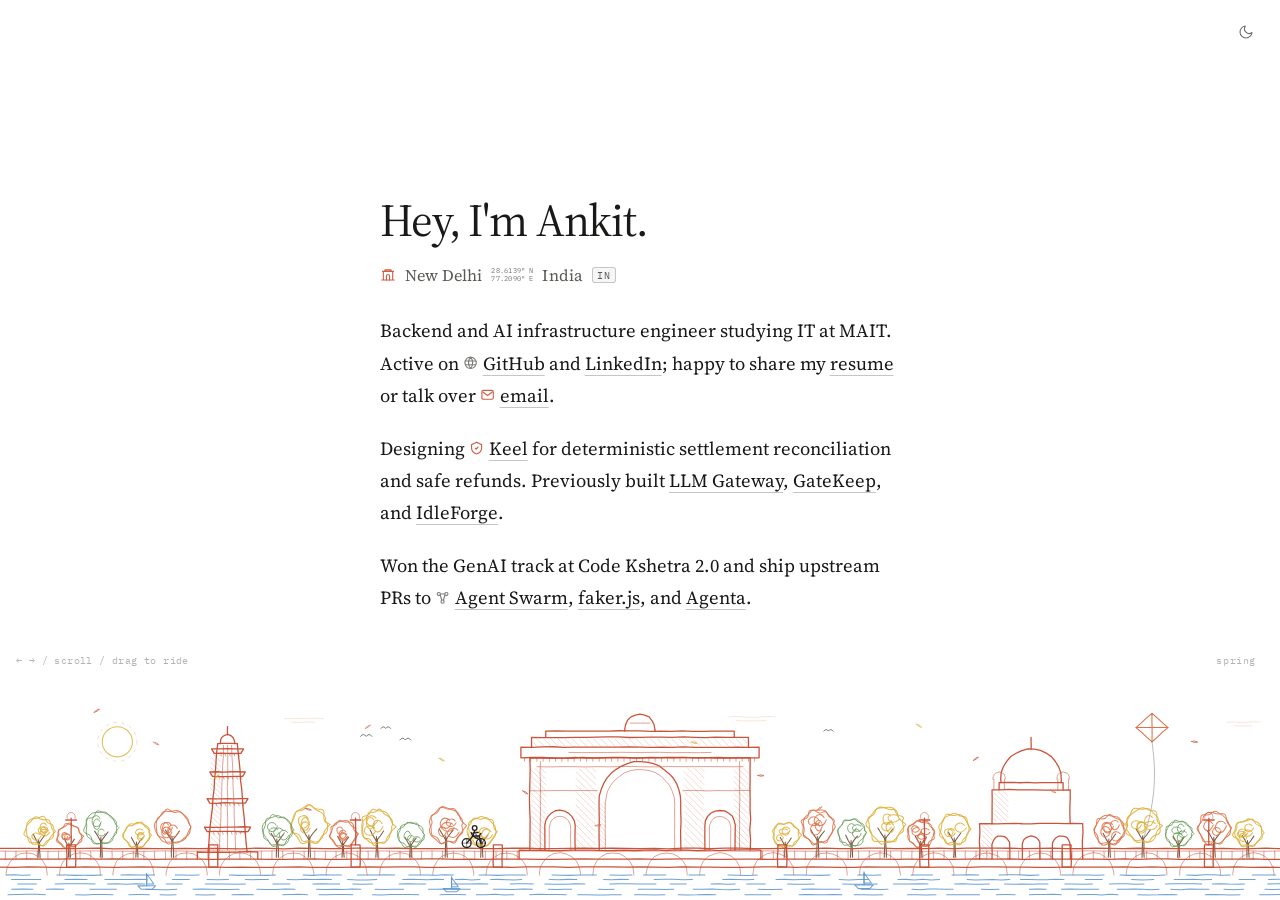
==== commit adaa0f67: "Drive horizon parallax and seasons only while actively cycling" ====
--- a/index.html
+++ b/index.html
@@ -384,8 +384,26 @@
     overflow: hidden;
     user-select: none;
     -webkit-user-select: none;
+    touch-action: pan-y;
     cursor: pointer;
     -webkit-tap-highlight-color: transparent;
+  }
+
+  .ride-hint {
+    position: absolute;
+    top: 8px;
+    left: max(16px, env(safe-area-inset-left, 16px));
+    z-index: 5;
+    font-family: "IBM Plex Mono", ui-monospace, monospace;
+    font-size: 10px;
+    letter-spacing: 0.04em;
+    color: var(--ink-muted);
+    opacity: 0.45;
+    pointer-events: none;
+    transition: opacity 0.6s ease;
+  }
+  .ride-hint.faded {
+    opacity: 0;
   }
 
   .season-pill {
@@ -447,7 +465,7 @@
   :root[data-season="autumn"] .wx-autumn { opacity: 0.72; }
 
   .petal-drift {
-    animation: petal-fall 9s linear infinite;
+    animation: petal-fall 9s linear -3.2s infinite;
   }
   @keyframes petal-fall {
     0% { transform: translate(24px, -28px); opacity: 0; }
@@ -457,7 +475,7 @@
   }
 
   .leaf-drift {
-    animation: leaf-fall 11s linear infinite;
+    animation: leaf-fall 11s linear -4.1s infinite;
   }
   @keyframes leaf-fall {
     0% { transform: translate(18px, -24px); opacity: 0; }
@@ -466,8 +484,8 @@
     100% { transform: translate(-54px, 74px); opacity: 0; }
   }
 
-  .rain-a { animation: rain-drop 0.75s linear infinite; }
-  .rain-b { animation: rain-drop 0.75s linear -0.37s infinite; }
+  .rain-a { animation: rain-drop 0.75s linear -0.2s infinite; }
+  .rain-b { animation: rain-drop 0.75s linear -0.57s infinite; }
   @keyframes rain-drop {
     0% { transform: translate(12px, -36px); opacity: 0; }
     15% { opacity: 0.9; }
@@ -475,10 +493,6 @@
     100% { transform: translate(-18px, 72px); opacity: 0; }
   }
 
-  #sky-layer {
-    transition: transform 0.25s ease-out;
-  }
-
   .kite {
     transform-origin: 1296px 100px;
     animation: kite-sway 7s ease-in-out infinite;
@@ -493,6 +507,14 @@
   @keyframes kite-sway {
     0%, 100% { transform: translate(0, 0) rotate(0deg); }
     50% { transform: translate(-2px, -3px) rotate(1.6deg); }
+  }
+
+  :root:not(.is-cycling) .kite,
+  :root:not(.is-cycling) .petal-drift,
+  :root:not(.is-cycling) .leaf-drift,
+  :root:not(.is-cycling) .rain-a,
+  :root:not(.is-cycling) .rain-b {
+    animation-play-state: paused;
   }
 
   .water-ripple {
@@ -635,6 +657,7 @@
 </main>
 
 <figure class="horizon" id="horizon" aria-hidden="true">
+  <span class="ride-hint" id="ride-hint">← → / scroll / drag to ride</span>
   <button class="season-pill" id="season-pill" type="button" title="Click to change season (S)">spring</button>
 <svg id="horizon-svg" viewBox="0 0 1440 278" preserveAspectRatio="xMidYMax slice" role="presentation">
   <defs>
@@ -759,8 +782,9 @@
 
   var SEASONS = ["spring", "summer", "monsoon", "autumn"];
   var seasonIdx = 0;
+  var seasonDist = 0;
+  var SEASON_STEP = 640;
   var seasonPill = document.getElementById("season-pill");
-  var seasonTimer = null;
 
   function setSeason(idx){
     seasonIdx = (idx + SEASONS.length) % SEASONS.length;
@@ -770,19 +794,12 @@
   }
 
   function nextSeason(){
+    seasonDist = 0;
     setSeason(seasonIdx + 1);
-    resetSeasonTimer();
   }
 
   var reducedMotion = window.matchMedia && window.matchMedia("(prefers-reduced-motion: reduce)").matches;
-  function resetSeasonTimer(){
-    clearInterval(seasonTimer);
-    if(!reducedMotion){
-      seasonTimer = setInterval(function(){ setSeason(seasonIdx + 1); }, 14000);
-    }
-  }
   setSeason(0);
-  resetSeasonTimer();
 
   if(seasonPill){
     seasonPill.addEventListener("click", function(e){
@@ -792,8 +809,8 @@
   }
 
   var horizon = document.getElementById("horizon");
+  var rideHint = document.getElementById("ride-hint");
   var svg = document.getElementById("horizon-svg");
-  var skyLayer = document.getElementById("sky-layer");
   var skyTrack = document.getElementById("sky-track");
   var worldTrack = document.getElementById("world-track");
   var waterTrack = document.getElementById("water-track");
@@ -811,12 +828,56 @@
   var waterX = 0;
   var skyX = 0;
   var wheelAngle = 0;
+  var totalDist = 0;
   var jumpOffset = 0;
   var jumpVel = 0;
   var lastTime = null;
-  var SPEED = 38;
+  var vel = 0;
+  var CRUISE_SPEED = 175;
+  var leftDown = false;
+  var rightDown = false;
+  var keyDir = 0;
+  var dragging = false;
+  var dragMoved = false;
+  var dragStartX = 0;
+  var lastPointerX = 0;
+  var lastPointerTime = 0;
+  var dragVel = 0;
+  var suppressClick = false;
   var rainRippleCooldown = 0;
   var rafId = null;
+
+  function wrapMod(v, m){
+    return ((v % m) + m) % m;
+  }
+
+  function setCycling(active){
+    document.documentElement.classList.toggle("is-cycling", !!(active && !reducedMotion));
+  }
+
+  function advanceWorld(dx){
+    if(!dx) return;
+    worldX = wrapMod(worldX + dx, TILE_W);
+    waterX = wrapMod(waterX + dx * 0.55, TILE_W);
+    skyX = wrapMod(skyX + dx * 0.18, TILE_W);
+    wheelAngle = wrapMod(wheelAngle + (dx / 5) * (180 / Math.PI), 360);
+    if(worldTrack) worldTrack.setAttribute("transform", "translate(" + (-worldX).toFixed(2) + " 0)");
+    if(waterTrack) waterTrack.setAttribute("transform", "translate(" + (-waterX).toFixed(2) + " 0)");
+    if(skyTrack) skyTrack.setAttribute("transform", "translate(" + (-skyX).toFixed(2) + " 0)");
+    if(wheelBack) wheelBack.setAttribute("transform", "translate(-7 -6) rotate(" + wheelAngle.toFixed(1) + ")");
+    if(wheelFront) wheelFront.setAttribute("transform", "translate(9 -6) rotate(" + wheelAngle.toFixed(1) + ")");
+
+    var stepAbs = Math.abs(dx);
+    totalDist += stepAbs;
+    if(totalDist > 75 && rideHint && !rideHint.classList.contains("faded")){
+      rideHint.classList.add("faded");
+    }
+    seasonDist += stepAbs;
+    if(seasonDist >= SEASON_STEP){
+      seasonDist = seasonDist % SEASON_STEP;
+      setSeason(seasonIdx + 1);
+    }
+  }
 
   function ensureLoop(){
     if(rafId === null){
@@ -854,23 +915,27 @@
   }
 
   function renderFrame(dt){
-    if(!reducedMotion){
-      worldX = (worldX + SPEED * dt) % TILE_W;
-      waterX = (waterX + SPEED * 0.55 * dt) % TILE_W;
-      skyX = (skyX + SPEED * 0.18 * dt) % TILE_W;
-      wheelAngle = (wheelAngle + (SPEED * dt / 5) * (180 / Math.PI)) % 360;
-      if(worldTrack) worldTrack.setAttribute("transform", "translate(" + (-worldX).toFixed(2) + " 0)");
-      if(waterTrack) waterTrack.setAttribute("transform", "translate(" + (-waterX).toFixed(2) + " 0)");
-      if(skyTrack) skyTrack.setAttribute("transform", "translate(" + (-skyX).toFixed(2) + " 0)");
-      if(wheelBack) wheelBack.setAttribute("transform", "translate(-7 -6) rotate(" + wheelAngle.toFixed(1) + ")");
-      if(wheelFront) wheelFront.setAttribute("transform", "translate(9 -6) rotate(" + wheelAngle.toFixed(1) + ")");
-
-      if(SEASONS[seasonIdx] === "monsoon"){
-        rainRippleCooldown -= dt;
-        if(rainRippleCooldown <= 0){
-          rainRippleCooldown = 0.55 + Math.random() * 0.65;
-          spawnRipple(120 + Math.random() * 1200, 249 + Math.random() * 22);
-        }
+    if(!dragging){
+      if(keyDir !== 0){
+        var targetVel = keyDir * CRUISE_SPEED;
+        vel += (targetVel - vel) * Math.min(1, 10 * dt);
+      }else if(vel !== 0){
+        vel *= Math.exp(-6.5 * dt);
+        if(Math.abs(vel) < 1.2) vel = 0;
+      }
+      if(vel !== 0){
+        advanceWorld(vel * dt);
+      }
+    }
+
+    var moving = dragging ? dragMoved : Math.abs(vel) > 4;
+    setCycling(moving);
+
+    if(moving && !reducedMotion && SEASONS[seasonIdx] === "monsoon"){
+      rainRippleCooldown -= dt;
+      if(rainRippleCooldown <= 0){
+        rainRippleCooldown = 0.45 + Math.random() * 0.55;
+        spawnRipple(120 + Math.random() * 1200, 249 + Math.random() * 22);
       }
     }
 
@@ -883,7 +948,8 @@
       }
     }
 
-    var bob = (!reducedMotion && jumpOffset === 0) ? Math.sin(wheelAngle * Math.PI / 90) * 0.45 : 0;
+    var bobScale = (!reducedMotion && jumpOffset === 0 && moving) ? Math.min(1, Math.abs(vel) / 80) : 0;
+    var bob = bobScale * Math.sin(wheelAngle * Math.PI / 90) * 0.45;
     if(runner){
       runner.setAttribute("transform", "translate(" + BASE_X + " " + (BASE_Y + jumpOffset + bob).toFixed(2) + ")");
     }
@@ -895,16 +961,71 @@
     var dt = Math.min(0.05, (now - lastTime) / 1000);
     lastTime = now;
     renderFrame(dt);
-    if(!reducedMotion || jumpOffset < 0 || jumpVel !== 0){
+    if(keyDir !== 0 || vel !== 0 || dragging || jumpOffset < 0 || jumpVel !== 0){
       rafId = requestAnimationFrame(tick);
-    }
-  }
-  if(!reducedMotion){
-    ensureLoop();
+    }else{
+      setCycling(false);
+    }
   }
 
   if(horizon && svg){
+    horizon.addEventListener("pointerdown", function(e){
+      if(e.button !== undefined && e.button !== 0 && e.pointerType === "mouse") return;
+      if(seasonPill && seasonPill.contains(e.target)) return;
+      dragging = true;
+      dragMoved = false;
+      dragStartX = e.clientX;
+      lastPointerX = e.clientX;
+      lastPointerTime = performance.now();
+      dragVel = 0;
+      vel = 0;
+      if(horizon.setPointerCapture){
+        try{ horizon.setPointerCapture(e.pointerId); }catch(err){}
+      }
+      ensureLoop();
+    });
+
+    horizon.addEventListener("pointermove", function(e){
+      if(!dragging) return;
+      var now = performance.now();
+      if(!dragMoved && Math.abs(e.clientX - dragStartX) > 5){
+        dragMoved = true;
+        suppressClick = true;
+      }
+      if(dragMoved){
+        var stepX = e.clientX - lastPointerX;
+        var dx = -stepX;
+        advanceWorld(dx);
+        var dtMs = Math.max(8, now - lastPointerTime);
+        dragVel = (dx / dtMs) * 1000;
+        lastPointerX = e.clientX;
+        lastPointerTime = now;
+        setCycling(true);
+      }
+    });
+
+    function endDrag(e){
+      if(!dragging) return;
+      dragging = false;
+      if(horizon.releasePointerCapture){
+        try{ horizon.releasePointerCapture(e.pointerId); }catch(err){}
+      }
+      if(dragMoved){
+        if(performance.now() - lastPointerTime < 90){
+          vel = Math.max(-360, Math.min(360, dragVel));
+        }
+        ensureLoop();
+        setTimeout(function(){ suppressClick = false; }, 0);
+      }
+    }
+    horizon.addEventListener("pointerup", endDrag);
+    horizon.addEventListener("pointercancel", endDrag);
+
     horizon.addEventListener("click", function(e){
+      if(suppressClick){
+        suppressClick = false;
+        return;
+      }
       var rect = svg.getBoundingClientRect();
       if(!rect.width || !rect.height){ hop(); return; }
       var vbW = 1440, vbH = 278;
@@ -928,18 +1049,35 @@
     });
   }
 
-  var canHover = window.matchMedia && window.matchMedia("(hover: hover)").matches;
-  if(skyLayer && canHover && !reducedMotion){
-    document.addEventListener("pointermove", function(e){
-      var nx = (e.clientX / window.innerWidth - 0.5) * 2;
-      var ny = (e.clientY / window.innerHeight - 0.5) * 2;
-      skyLayer.style.transform = "translate(" + (nx * -4.5).toFixed(2) + "px," + (ny * -1.8).toFixed(2) + "px)";
-    }, { passive: true });
+  window.addEventListener("wheel", function(e){
+    if(e.ctrlKey) return;
+    var inHorizon = horizon && horizon.contains(e.target);
+    var noVScroll = document.documentElement.scrollHeight <= window.innerHeight + 2;
+    var horizDominant = Math.abs(e.deltaX) > Math.abs(e.deltaY);
+    if(!inHorizon && !noVScroll && !horizDominant) return;
+    var delta = Math.abs(e.deltaX) >= Math.abs(e.deltaY) ? e.deltaX : e.deltaY;
+    if(!delta) return;
+    e.preventDefault();
+    vel = Math.max(-420, Math.min(420, vel + delta * 1.15));
+    ensureLoop();
+  }, { passive: false });
+
+  function syncKeyDir(){
+    keyDir = (rightDown ? 1 : 0) - (leftDown ? 1 : 0);
+    if(keyDir !== 0) ensureLoop();
   }
 
   document.addEventListener("keydown", function(e){
     if(e.target && (e.target.tagName === "INPUT" || e.target.tagName === "TEXTAREA" || e.target.isContentEditable)) return;
-    if(e.code === "Space" && e.target === document.body){
+    if(e.key === "ArrowRight"){
+      e.preventDefault();
+      rightDown = true;
+      syncKeyDir();
+    }else if(e.key === "ArrowLeft"){
+      e.preventDefault();
+      leftDown = true;
+      syncKeyDir();
+    }else if(e.code === "Space" && e.target === document.body){
       e.preventDefault();
       hop();
     }else if(e.key === "d" || e.key === "D"){
@@ -948,6 +1086,22 @@
       nextSeason();
     }
   });
+
+  document.addEventListener("keyup", function(e){
+    if(e.key === "ArrowRight"){
+      rightDown = false;
+      syncKeyDir();
+    }else if(e.key === "ArrowLeft"){
+      leftDown = false;
+      syncKeyDir();
+    }
+  });
+
+  window.addEventListener("blur", function(){
+    leftDown = false;
+    rightDown = false;
+    keyDir = 0;
+  });
 })();
 </script>
 
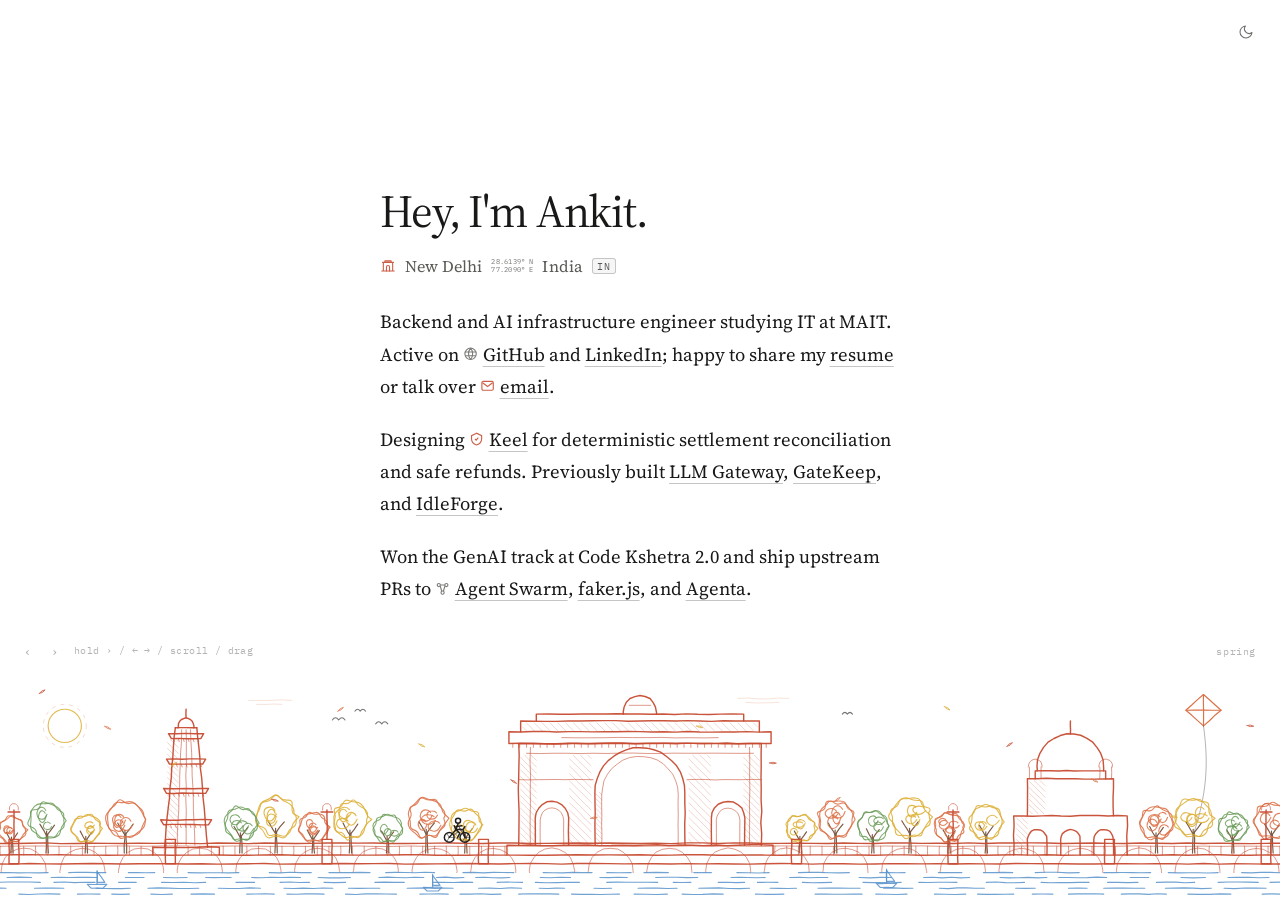
==== commit 9a93c6f3: "Fix jump clipping, add pedaling IK, smooth wheel rotation, and hold controls" ====
--- a/index.html
+++ b/index.html
@@ -380,25 +380,59 @@
     position: relative;
     width: 100%;
     margin: 0;
-    padding-top: clamp(22px, 4.5vh, 52px);
+    padding-top: clamp(24px, 4.5vh, 48px);
     overflow: hidden;
     user-select: none;
     -webkit-user-select: none;
     touch-action: pan-y;
-    cursor: pointer;
+    cursor: grab;
     -webkit-tap-highlight-color: transparent;
   }
-
-  .ride-hint {
+  .horizon:active {
+    cursor: grabbing;
+  }
+
+  .ride-controls {
     position: absolute;
-    top: 8px;
+    top: 6px;
     left: max(16px, env(safe-area-inset-left, 16px));
     z-index: 5;
+    display: inline-flex;
+    align-items: center;
+    gap: 4px;
+  }
+
+  .ride-btn {
+    appearance: none;
+    background: transparent;
+    border: 1px solid transparent;
+    border-radius: 999px;
+    padding: 2px 7px;
+    font-family: "IBM Plex Mono", ui-monospace, monospace;
+    font-size: 12px;
+    line-height: 1.25;
+    color: var(--ink-muted);
+    opacity: 0.48;
+    cursor: pointer;
+    transition: opacity 0.16s ease, color 0.16s ease, background-color 0.16s ease, border-color 0.16s ease;
+  }
+  .ride-btn:hover,
+  .ride-btn:focus-visible,
+  .ride-btn.active {
+    opacity: 0.95;
+    color: var(--ink);
+    background: var(--toggle-hover);
+    border-color: var(--badge-border);
+    outline: none;
+  }
+
+  .ride-hint {
     font-family: "IBM Plex Mono", ui-monospace, monospace;
     font-size: 10px;
     letter-spacing: 0.04em;
     color: var(--ink-muted);
     opacity: 0.45;
+    margin-left: 4px;
     pointer-events: none;
     transition: opacity 0.6s ease;
   }
@@ -436,7 +470,7 @@
   .horizon svg {
     display: block;
     width: 100%;
-    height: clamp(160px, 24svh, 248px);
+    height: clamp(170px, 25svh, 275px);
   }
 
   .illus-red    { stroke: var(--illus-red); transition: stroke 3s ease; }
@@ -462,6 +496,7 @@
   :root[data-season="spring"] .wx-spring { opacity: 0.78; }
   :root[data-season="summer"] .wx-summer { opacity: 0.65; }
   :root[data-season="monsoon"] .wx-monsoon { opacity: 0.62; }
+  :root[data-season="monsoon"]:not(.is-cycling) .wx-monsoon { opacity: 0.24; }
   :root[data-season="autumn"] .wx-autumn { opacity: 0.72; }
 
   .petal-drift {
@@ -657,9 +692,13 @@
 </main>
 
 <figure class="horizon" id="horizon" aria-hidden="true">
-  <span class="ride-hint" id="ride-hint">← → / scroll / drag to ride</span>
+  <div class="ride-controls">
+    <button class="ride-btn" id="ride-prev" type="button" aria-label="Ride backward" title="Hold to ride backward (←)">‹</button>
+    <button class="ride-btn" id="ride-next" type="button" aria-label="Ride forward" title="Hold to ride forward (→)">›</button>
+    <span class="ride-hint" id="ride-hint">hold › / ← → / scroll / drag</span>
+  </div>
   <button class="season-pill" id="season-pill" type="button" title="Click to change season (S)">spring</button>
-<svg id="horizon-svg" viewBox="0 0 1440 278" preserveAspectRatio="xMidYMax slice" role="presentation">
+<svg id="horizon-svg" viewBox="0 48 1440 230" preserveAspectRatio="xMidYMax slice" role="presentation">
   <defs>
     <g id="sky-tile">
       <g class="illus-ink" stroke-width="1.05" stroke-opacity=".62"><path d="M405.5 94.0q3.2 -4.5 6.5 0q3.2 -4.5 6.5 0"/><path d="M428.5 85.0q2.8 -3.8 5.5 0q2.8 -3.8 5.5 0"/><path d="M449.8 98.0q3.1 -4.3 6.2 0q3.1 -4.3 6.2 0"/><path d="M926.8 88.0q2.6 -3.6 5.2 0q2.6 -3.6 5.2 0"/><path d="M1573.8 92.0q3.1 -4.3 6.2 0q3.1 -4.3 6.2 0"/><path d="M1598.7 83.0q2.7 -3.7 5.3 0q2.7 -3.7 5.3 0"/><path d="M2034.2 89.0q2.9 -4.0 5.9 0q2.9 -4.0 5.9 0"/><path d="M2454.5 96.0q2.8 -3.8 5.5 0q2.8 -3.8 5.5 0"/><path d="M2477.1 86.0q2.4 -3.4 4.9 0q2.4 -3.4 4.9 0"/></g>
@@ -699,18 +738,20 @@
     <g class="wx wx-monsoon illus-water" stroke-width=".95"><g class="rain-a"><path d="M40 58l-3.9 15.0"/><path d="M143 144l-3.9 15.0"/><path d="M237 75l-4.4 17.0"/><path d="M344 161l-5.7 22.0"/><path d="M443 92l-3.9 15.0"/><path d="M542 178l-4.2 16.0"/><path d="M643 109l-5.7 22.0"/><path d="M734 195l-4.2 16.0"/><path d="M831 126l-5.2 20.0"/><path d="M933 212l-4.9 19.0"/><path d="M1035 143l-4.7 18.0"/><path d="M1149 74l-3.9 15.0"/><path d="M1245 160l-5.5 21.0"/><path d="M1335 91l-3.9 15.0"/></g><g class="rain-b"><path d="M89 101l-5.2 20.0"/><path d="M201 187l-5.2 20.0"/><path d="M300 118l-4.2 16.0"/><path d="M379 204l-4.2 16.0"/><path d="M487 135l-5.7 22.0"/><path d="M592 66l-3.9 15.0"/><path d="M685 152l-4.4 17.0"/><path d="M802 83l-3.9 15.0"/><path d="M900 169l-3.6 14.0"/><path d="M990 100l-4.7 18.0"/><path d="M1099 186l-5.5 21.0"/><path d="M1199 117l-4.2 16.0"/><path d="M1280 203l-4.9 19.0"/><path d="M1398 134l-4.9 19.0"/></g></g>
     <g id="ripples"></g>
     <g class="runner" id="runner" transform="translate(532 220)">
-      <g class="illus-ink" stroke-width="1.5" fill="none">
+      <g id="runner-tilt" class="illus-ink" stroke-width="1.5" fill="none">
         <g id="wheel-back" transform="translate(-7 -6)">
           <circle cx="0" cy="0" r="5"/>
-          <path d="M-4.6 0h9.2M0-4.6v9.2" stroke-width=".85" stroke-opacity=".6"/>
+          <path d="M0 0L4.6 0M0 0L-2.3 3.98M0 0L-2.3 -3.98" stroke-width=".85" stroke-opacity=".65"/>
         </g>
         <g id="wheel-front" transform="translate(9 -6)">
           <circle cx="0" cy="0" r="5"/>
-          <path d="M-4.6 0h9.2M0-4.6v9.2" stroke-width=".85" stroke-opacity=".6"/>
+          <path d="M0 0L4.6 0M0 0L-2.3 3.98M0 0L-2.3 -3.98" stroke-width=".85" stroke-opacity=".65"/>
         </g>
+        <path id="leg-back" d="M0-14L2.0 -11.4L-2.3 -8.6" stroke-opacity=".46"/>
         <path d="M-7-6 0-14h7l2 8M0-14l-2-4m9 4 2-3"/>
         <circle class="runner-head" cx="2" cy="-23" r="2.6"/>
-        <path d="M2-20l-2 6 5 3M0-17l6-1"/>
+        <path d="M2-20l-2 6M0-17l6-1"/>
+        <path id="leg-front" d="M0-14L3.8 -10.3L1.3 -5.4"/>
       </g>
     </g>
   </g>
@@ -809,6 +850,8 @@
   }
 
   var horizon = document.getElementById("horizon");
+  var ridePrev = document.getElementById("ride-prev");
+  var rideNext = document.getElementById("ride-next");
   var rideHint = document.getElementById("ride-hint");
   var svg = document.getElementById("horizon-svg");
   var skyTrack = document.getElementById("sky-track");
@@ -817,8 +860,11 @@
   var kite = document.getElementById("kite");
   var ripples = document.getElementById("ripples");
   var runner = document.getElementById("runner");
+  var runnerTilt = document.getElementById("runner-tilt");
   var wheelBack = document.getElementById("wheel-back");
   var wheelFront = document.getElementById("wheel-front");
+  var legBack = document.getElementById("leg-back");
+  var legFront = document.getElementById("leg-front");
   var kiteTimer = null;
 
   var TILE_W = 2880;
@@ -828,15 +874,17 @@
   var waterX = 0;
   var skyX = 0;
   var wheelAngle = 0;
+  var crankAngle = 0.7;
   var totalDist = 0;
   var jumpOffset = 0;
   var jumpVel = 0;
   var lastTime = null;
   var vel = 0;
-  var CRUISE_SPEED = 175;
+  var CRUISE_SPEED = 140;
   var leftDown = false;
   var rightDown = false;
-  var keyDir = 0;
+  var btnDir = 0;
+  var inputDir = 0;
   var dragging = false;
   var dragMoved = false;
   var dragStartX = 0;
@@ -855,17 +903,36 @@
     document.documentElement.classList.toggle("is-cycling", !!(active && !reducedMotion));
   }
 
+  function legPath(angle){
+    var fx = -0.5 + 2.4 * Math.cos(angle);
+    var fy = -7 + 2.4 * Math.sin(angle);
+    var dx = fx;
+    var dy = fy + 14;
+    var d = Math.min(8.8, Math.max(1.0, Math.hypot(dx, dy)));
+    var L = 4.6;
+    var h = Math.sqrt(Math.max(0, L * L - d * d * 0.25));
+    var mx = dx * 0.5;
+    var my = -14 + dy * 0.5;
+    var kx = mx + (dy / d) * h;
+    var ky = my - (dx / d) * h;
+    return "M0-14L" + kx.toFixed(1) + " " + ky.toFixed(1) + "L" + fx.toFixed(1) + " " + fy.toFixed(1);
+  }
+
   function advanceWorld(dx){
     if(!dx) return;
     worldX = wrapMod(worldX + dx, TILE_W);
     waterX = wrapMod(waterX + dx * 0.55, TILE_W);
     skyX = wrapMod(skyX + dx * 0.18, TILE_W);
-    wheelAngle = wrapMod(wheelAngle + (dx / 5) * (180 / Math.PI), 360);
+    wheelAngle = wrapMod(wheelAngle + (dx / 9) * (180 / Math.PI), 360);
+    crankAngle = wrapMod(crankAngle + dx * 0.14, Math.PI * 2);
+
     if(worldTrack) worldTrack.setAttribute("transform", "translate(" + (-worldX).toFixed(2) + " 0)");
     if(waterTrack) waterTrack.setAttribute("transform", "translate(" + (-waterX).toFixed(2) + " 0)");
     if(skyTrack) skyTrack.setAttribute("transform", "translate(" + (-skyX).toFixed(2) + " 0)");
     if(wheelBack) wheelBack.setAttribute("transform", "translate(-7 -6) rotate(" + wheelAngle.toFixed(1) + ")");
     if(wheelFront) wheelFront.setAttribute("transform", "translate(9 -6) rotate(" + wheelAngle.toFixed(1) + ")");
+    if(legFront) legFront.setAttribute("d", legPath(crankAngle));
+    if(legBack) legBack.setAttribute("d", legPath(crankAngle + Math.PI));
 
     var stepAbs = Math.abs(dx);
     totalDist += stepAbs;
@@ -887,8 +954,8 @@
   }
 
   function hop(){
-    if(jumpOffset >= -2 || jumpVel > -100){
-      jumpVel = -165;
+    if(jumpOffset >= -1 && jumpVel === 0){
+      jumpVel = -185;
       ensureLoop();
     }
   }
@@ -916,11 +983,11 @@
 
   function renderFrame(dt){
     if(!dragging){
-      if(keyDir !== 0){
-        var targetVel = keyDir * CRUISE_SPEED;
-        vel += (targetVel - vel) * Math.min(1, 10 * dt);
+      if(inputDir !== 0){
+        var targetVel = inputDir * CRUISE_SPEED;
+        vel += (targetVel - vel) * Math.min(1, 9 * dt);
       }else if(vel !== 0){
-        vel *= Math.exp(-6.5 * dt);
+        vel *= Math.exp(-3.8 * dt);
         if(Math.abs(vel) < 1.2) vel = 0;
       }
       if(vel !== 0){
@@ -941,7 +1008,7 @@
 
     if(jumpOffset < 0 || jumpVel !== 0){
       jumpOffset += jumpVel * dt;
-      jumpVel += 640 * dt;
+      jumpVel += 760 * dt;
       if(jumpOffset >= 0){
         jumpOffset = 0;
         jumpVel = 0;
@@ -949,9 +1016,13 @@
     }
 
     var bobScale = (!reducedMotion && jumpOffset === 0 && moving) ? Math.min(1, Math.abs(vel) / 80) : 0;
-    var bob = bobScale * Math.sin(wheelAngle * Math.PI / 90) * 0.45;
+    var bob = bobScale * Math.sin(crankAngle * 2) * 0.45;
     if(runner){
       runner.setAttribute("transform", "translate(" + BASE_X + " " + (BASE_Y + jumpOffset + bob).toFixed(2) + ")");
+    }
+    if(runnerTilt){
+      var lean = jumpOffset < 0 ? Math.max(-5.5, Math.min(4.5, jumpVel * 0.025)) : Math.max(-2.5, Math.min(2.5, vel * 0.014));
+      runnerTilt.setAttribute("transform", Math.abs(lean) > 0.15 ? "rotate(" + lean.toFixed(1) + " 0 -6)" : "");
     }
   }
 
@@ -961,17 +1032,41 @@
     var dt = Math.min(0.05, (now - lastTime) / 1000);
     lastTime = now;
     renderFrame(dt);
-    if(keyDir !== 0 || vel !== 0 || dragging || jumpOffset < 0 || jumpVel !== 0){
+    if(inputDir !== 0 || vel !== 0 || dragging || jumpOffset < 0 || jumpVel !== 0){
       rafId = requestAnimationFrame(tick);
     }else{
       setCycling(false);
     }
   }
 
+  function bindRideButton(el, dir){
+    if(!el) return;
+    function startHold(e){
+      e.stopPropagation();
+      e.preventDefault();
+      btnDir = dir;
+      el.classList.add("active");
+      syncInputDir();
+    }
+    function stopHold(e){
+      e.stopPropagation();
+      if(btnDir === dir) btnDir = 0;
+      el.classList.remove("active");
+      syncInputDir();
+    }
+    el.addEventListener("pointerdown", startHold);
+    el.addEventListener("pointerup", stopHold);
+    el.addEventListener("pointercancel", stopHold);
+    el.addEventListener("pointerleave", stopHold);
+    el.addEventListener("click", function(e){ e.stopPropagation(); });
+  }
+  bindRideButton(ridePrev, -1);
+  bindRideButton(rideNext, 1);
+
   if(horizon && svg){
     horizon.addEventListener("pointerdown", function(e){
       if(e.button !== undefined && e.button !== 0 && e.pointerType === "mouse") return;
-      if(seasonPill && seasonPill.contains(e.target)) return;
+      if((seasonPill && seasonPill.contains(e.target)) || (ridePrev && ridePrev.contains(e.target)) || (rideNext && rideNext.contains(e.target))) return;
       dragging = true;
       dragMoved = false;
       dragStartX = e.clientX;
@@ -1012,7 +1107,7 @@
       }
       if(dragMoved){
         if(performance.now() - lastPointerTime < 90){
-          vel = Math.max(-360, Math.min(360, dragVel));
+          vel = Math.max(-340, Math.min(340, dragVel));
         }
         ensureLoop();
         setTimeout(function(){ suppressClick = false; }, 0);
@@ -1028,14 +1123,14 @@
       }
       var rect = svg.getBoundingClientRect();
       if(!rect.width || !rect.height){ hop(); return; }
-      var vbW = 1440, vbH = 278;
+      var vbW = 1440, vbH = 230;
       var scale = Math.max(rect.width / vbW, rect.height / vbH);
       var renderedW = vbW * scale;
       var renderedH = vbH * scale;
       var offsetX = (rect.width - renderedW) / 2;
       var offsetY = rect.height - renderedH;
       var sx = (e.clientX - rect.left - offsetX) / scale;
-      var sy = (e.clientY - rect.top - offsetY) / scale;
+      var sy = 48 + (e.clientY - rect.top - offsetY) / scale;
 
       if(sy >= 242){
         spawnRipple(sx, Math.min(273, Math.max(248, sy)));
@@ -1058,13 +1153,14 @@
     var delta = Math.abs(e.deltaX) >= Math.abs(e.deltaY) ? e.deltaX : e.deltaY;
     if(!delta) return;
     e.preventDefault();
-    vel = Math.max(-420, Math.min(420, vel + delta * 1.15));
+    vel = Math.max(-360, Math.min(360, vel + delta * 1.45));
     ensureLoop();
   }, { passive: false });
 
-  function syncKeyDir(){
-    keyDir = (rightDown ? 1 : 0) - (leftDown ? 1 : 0);
-    if(keyDir !== 0) ensureLoop();
+  function syncInputDir(){
+    var kDir = (rightDown ? 1 : 0) - (leftDown ? 1 : 0);
+    inputDir = kDir !== 0 ? kDir : btnDir;
+    if(inputDir !== 0) ensureLoop();
   }
 
   document.addEventListener("keydown", function(e){
@@ -1072,11 +1168,11 @@
     if(e.key === "ArrowRight"){
       e.preventDefault();
       rightDown = true;
-      syncKeyDir();
+      syncInputDir();
     }else if(e.key === "ArrowLeft"){
       e.preventDefault();
       leftDown = true;
-      syncKeyDir();
+      syncInputDir();
     }else if(e.code === "Space" && e.target === document.body){
       e.preventDefault();
       hop();
@@ -1090,17 +1186,20 @@
   document.addEventListener("keyup", function(e){
     if(e.key === "ArrowRight"){
       rightDown = false;
-      syncKeyDir();
+      syncInputDir();
     }else if(e.key === "ArrowLeft"){
       leftDown = false;
-      syncKeyDir();
+      syncInputDir();
     }
   });
 
   window.addEventListener("blur", function(){
     leftDown = false;
     rightDown = false;
-    keyDir = 0;
+    btnDir = 0;
+    if(ridePrev) ridePrev.classList.remove("active");
+    if(rideNext) rideNext.classList.remove("active");
+    syncInputDir();
   });
 })();
 </script>
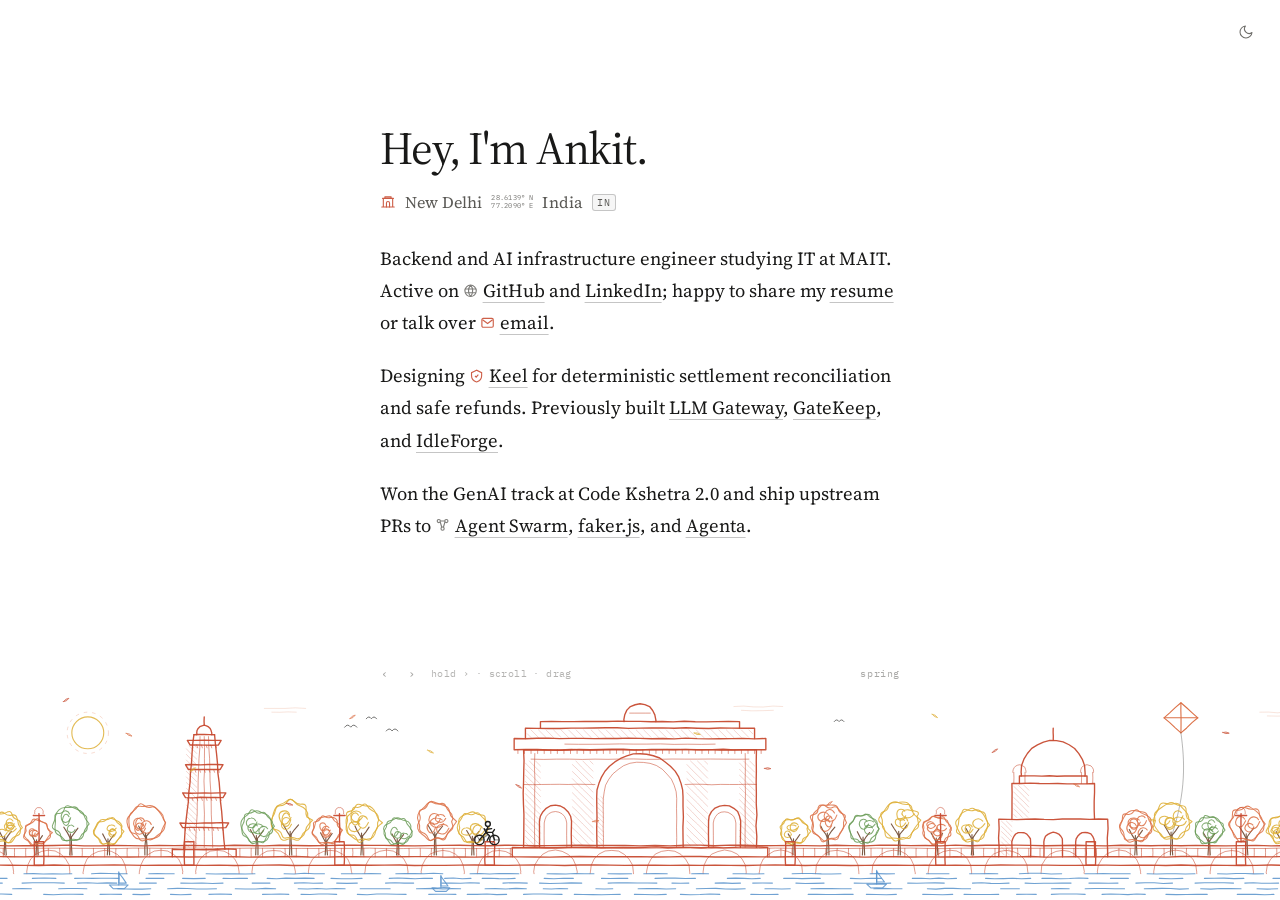
==== commit 98ebe792: "Balance vertical alignment and align horizon bar to text column" ====
--- a/index.html
+++ b/index.html
@@ -218,8 +218,8 @@
   .wrap {
     width: 100%;
     max-width: 35.5rem;
-    margin: auto auto 0;
-    padding: clamp(44px, 9vh, 112px) 24px 0;
+    margin: auto;
+    padding: clamp(32px, 5svh, 64px) 24px clamp(12px, 2svh, 24px);
   }
 
   h1 {
@@ -360,8 +360,8 @@
   }
 
   .whisper {
-    margin-top: 1.1em;
-    min-height: 1.55em;
+    margin-top: 0.85em;
+    min-height: 1.45em;
     font-family: "IBM Plex Mono", ui-monospace, monospace;
     font-size: 11px;
     line-height: 1.45;
@@ -380,7 +380,7 @@
     position: relative;
     width: 100%;
     margin: 0;
-    padding-top: clamp(24px, 4.5vh, 48px);
+    padding-top: 0;
     overflow: hidden;
     user-select: none;
     -webkit-user-select: none;
@@ -392,14 +392,23 @@
     cursor: grabbing;
   }
 
+  .horizon-bar {
+    width: 100%;
+    max-width: 35.5rem;
+    margin: 0 auto;
+    padding: 0 24px;
+    display: flex;
+    align-items: center;
+    justify-content: space-between;
+    gap: 12px;
+  }
+
   .ride-controls {
-    position: absolute;
-    top: 6px;
-    left: max(16px, env(safe-area-inset-left, 16px));
-    z-index: 5;
     display: inline-flex;
     align-items: center;
     gap: 4px;
+    margin-left: -7px;
+    min-width: 0;
   }
 
   .ride-btn {
@@ -412,7 +421,7 @@
     font-size: 12px;
     line-height: 1.25;
     color: var(--ink-muted);
-    opacity: 0.48;
+    opacity: 0.52;
     cursor: pointer;
     transition: opacity 0.16s ease, color 0.16s ease, background-color 0.16s ease, border-color 0.16s ease;
   }
@@ -433,6 +442,9 @@
     color: var(--ink-muted);
     opacity: 0.45;
     margin-left: 4px;
+    white-space: nowrap;
+    overflow: hidden;
+    text-overflow: ellipsis;
     pointer-events: none;
     transition: opacity 0.6s ease;
   }
@@ -441,10 +453,8 @@
   }
 
   .season-pill {
-    position: absolute;
-    top: 6px;
-    right: max(16px, env(safe-area-inset-right, 16px));
-    z-index: 5;
+    flex: none;
+    margin-right: -8px;
     appearance: none;
     background: transparent;
     border: 0;
@@ -455,7 +465,7 @@
     letter-spacing: 0.06em;
     text-transform: lowercase;
     color: var(--ink-muted);
-    opacity: 0.45;
+    opacity: 0.52;
     cursor: pointer;
     transition: opacity 0.18s ease, color 0.18s ease, background-color 0.18s ease;
   }
@@ -470,7 +480,7 @@
   .horizon svg {
     display: block;
     width: 100%;
-    height: clamp(170px, 25svh, 275px);
+    height: clamp(150px, 24svh, 255px);
   }
 
   .illus-red    { stroke: var(--illus-red); transition: stroke 3s ease; }
@@ -574,8 +584,8 @@
       line-height: 1.64;
     }
     .wrap {
-      margin: auto auto 0;
-      padding: clamp(36px, 6.5vh, 68px) 22px 0;
+      margin: auto;
+      padding: clamp(44px, 6.5svh, 72px) 22px 18px;
     }
     h1 {
       font-size: clamp(1.95rem, 8.6vw, 2.4rem);
@@ -590,11 +600,11 @@
     .whisper {
       display: none;
     }
-    .horizon {
-      padding-top: 22px;
+    .horizon-bar {
+      padding: 0 22px;
     }
     .horizon svg {
-      height: clamp(148px, 24svh, 205px);
+      height: clamp(148px, 23svh, 198px);
     }
   }
 
@@ -604,16 +614,13 @@
       line-height: 1.56;
     }
     .wrap {
-      padding-top: 26px;
+      padding: 38px 22px 12px;
     }
     .meta {
       margin-bottom: 1.05em;
     }
     p {
       margin-top: 0.8em;
-    }
-    .horizon {
-      padding-top: 14px;
     }
     .horizon svg {
       height: 136px;
@@ -692,12 +699,14 @@
 </main>
 
 <figure class="horizon" id="horizon" aria-hidden="true">
-  <div class="ride-controls">
-    <button class="ride-btn" id="ride-prev" type="button" aria-label="Ride backward" title="Hold to ride backward (←)">‹</button>
-    <button class="ride-btn" id="ride-next" type="button" aria-label="Ride forward" title="Hold to ride forward (→)">›</button>
-    <span class="ride-hint" id="ride-hint">hold › / ← → / scroll / drag</span>
+  <div class="horizon-bar">
+    <div class="ride-controls">
+      <button class="ride-btn" id="ride-prev" type="button" aria-label="Ride backward" title="Hold to ride backward (←)">‹</button>
+      <button class="ride-btn" id="ride-next" type="button" aria-label="Ride forward" title="Hold to ride forward (→)">›</button>
+      <span class="ride-hint" id="ride-hint">hold › · scroll · drag</span>
+    </div>
+    <button class="season-pill" id="season-pill" type="button" title="Click to change season (S)">spring</button>
   </div>
-  <button class="season-pill" id="season-pill" type="button" title="Click to change season (S)">spring</button>
 <svg id="horizon-svg" viewBox="0 48 1440 230" preserveAspectRatio="xMidYMax slice" role="presentation">
   <defs>
     <g id="sky-tile">
@@ -737,7 +746,7 @@
     <g class="wx wx-autumn"><g class="leaf-drift"><path class="illus-gold leaf-fill" d="M94.6 69.2Q97.8 73.9 103.4 74.8Q100.2 70.1 94.6 69.2Z"/><path class="illus-amber leaf-fill" d="M229.1 117.3Q233.3 121.2 238.9 120.7Q234.7 116.8 229.1 117.3Z"/><path class="illus-gold leaf-fill" d="M317.9 164.9Q322.5 168.2 328.1 167.1Q323.5 163.8 317.9 164.9Z"/><path class="illus-amber leaf-fill" d="M455.8 92.6Q460.8 95.3 466.2 93.4Q461.2 90.7 455.8 92.6Z"/><path class="illus-gold leaf-fill" d="M545.3 137.8Q549.0 142.1 554.7 142.2Q551.0 137.9 545.3 137.8Z"/><path class="illus-amber leaf-fill" d="M644.1 188.7Q649.8 189.2 653.9 185.3Q648.2 184.8 644.1 188.7Z"/><path class="illus-gold leaf-fill" d="M760.6 116.8Q766.3 115.9 769.4 111.2Q763.7 112.1 760.6 116.8Z"/><path class="illus-amber leaf-fill" d="M858.9 162.2Q864.5 163.2 869.1 159.8Q863.5 158.8 858.9 162.2Z"/><path class="illus-gold leaf-fill" d="M1003.7 85.0Q1006.7 89.9 1012.3 91.0Q1009.3 86.1 1003.7 85.0Z"/><path class="illus-amber leaf-fill" d="M1125.8 132.0Q1128.7 136.9 1134.2 138.0Q1131.3 133.1 1125.8 132.0Z"/><path class="illus-gold leaf-fill" d="M1225.9 183.0Q1231.4 184.3 1236.1 181.0Q1230.6 179.7 1225.9 183.0Z"/><path class="illus-amber leaf-fill" d="M1322.8 105.9Q1325.6 110.9 1331.2 112.1Q1328.4 107.1 1322.8 105.9Z"/></g></g>
     <g class="wx wx-monsoon illus-water" stroke-width=".95"><g class="rain-a"><path d="M40 58l-3.9 15.0"/><path d="M143 144l-3.9 15.0"/><path d="M237 75l-4.4 17.0"/><path d="M344 161l-5.7 22.0"/><path d="M443 92l-3.9 15.0"/><path d="M542 178l-4.2 16.0"/><path d="M643 109l-5.7 22.0"/><path d="M734 195l-4.2 16.0"/><path d="M831 126l-5.2 20.0"/><path d="M933 212l-4.9 19.0"/><path d="M1035 143l-4.7 18.0"/><path d="M1149 74l-3.9 15.0"/><path d="M1245 160l-5.5 21.0"/><path d="M1335 91l-3.9 15.0"/></g><g class="rain-b"><path d="M89 101l-5.2 20.0"/><path d="M201 187l-5.2 20.0"/><path d="M300 118l-4.2 16.0"/><path d="M379 204l-4.2 16.0"/><path d="M487 135l-5.7 22.0"/><path d="M592 66l-3.9 15.0"/><path d="M685 152l-4.4 17.0"/><path d="M802 83l-3.9 15.0"/><path d="M900 169l-3.6 14.0"/><path d="M990 100l-4.7 18.0"/><path d="M1099 186l-5.5 21.0"/><path d="M1199 117l-4.2 16.0"/><path d="M1280 203l-4.9 19.0"/><path d="M1398 134l-4.9 19.0"/></g></g>
     <g id="ripples"></g>
-    <g class="runner" id="runner" transform="translate(532 220)">
+    <g class="runner" id="runner" transform="translate(556 220)">
       <g id="runner-tilt" class="illus-ink" stroke-width="1.5" fill="none">
         <g id="wheel-back" transform="translate(-7 -6)">
           <circle cx="0" cy="0" r="5"/>
@@ -868,7 +877,7 @@
   var kiteTimer = null;
 
   var TILE_W = 2880;
-  var BASE_X = 532;
+  var BASE_X = 556;
   var BASE_Y = 220;
   var worldX = 0;
   var waterX = 0;
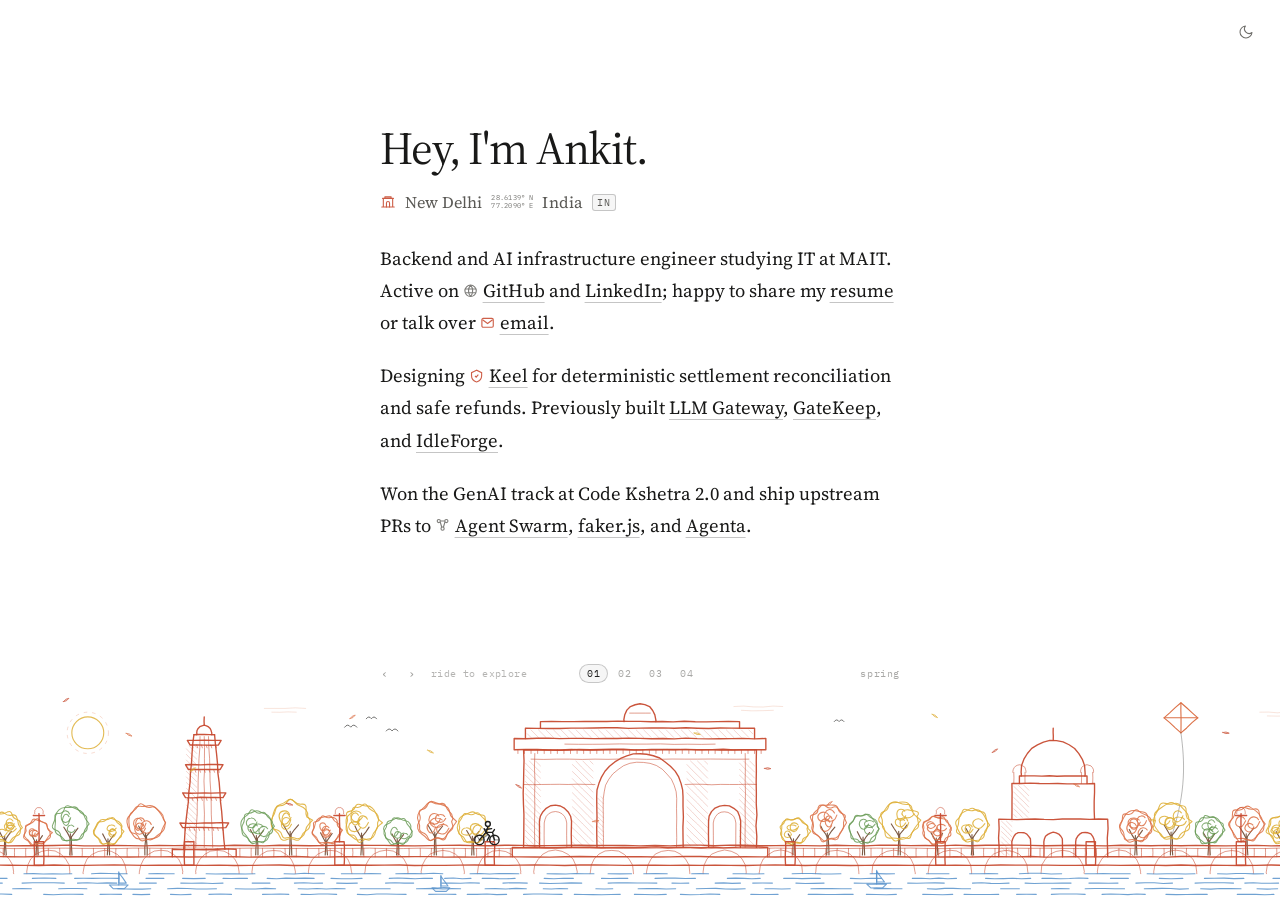
==== commit 9e238b99: "Cycle-driven section navigation across Delhi promenade" ====
--- a/index.html
+++ b/index.html
@@ -359,6 +359,124 @@
     border-radius: 2px;
   }
 
+  .sections {
+    display: grid;
+    align-items: center;
+  }
+
+  .section {
+    grid-area: 1 / 1;
+    min-width: 0;
+    opacity: 0;
+    visibility: hidden;
+    pointer-events: none;
+    transform: translate3d(calc(var(--sec-dir, 1) * 14px), 0, 0);
+    transition: opacity 0.28s ease, transform 0.34s cubic-bezier(0.22, 1, 0.36, 1), visibility 0s linear 0.28s;
+  }
+
+  .section.active {
+    opacity: 1;
+    visibility: visible;
+    pointer-events: auto;
+    transform: translate3d(0, 0, 0);
+    transition: opacity 0.32s ease 0.05s, transform 0.38s cubic-bezier(0.22, 1, 0.36, 1) 0.05s, visibility 0s linear 0s;
+  }
+
+  .sec-kicker {
+    font-family: "IBM Plex Mono", ui-monospace, monospace;
+    font-size: 11px;
+    letter-spacing: 0.08em;
+    text-transform: lowercase;
+    color: var(--ink-muted);
+    margin: 0 0 0.7em;
+    opacity: 0.78;
+  }
+
+  .sec-title {
+    margin: 0 0 0.75em;
+    font-weight: 400;
+    font-size: clamp(1.65rem, 1.5vw + 1.15rem, 2.2rem);
+    line-height: 1.15;
+    letter-spacing: -0.02em;
+  }
+
+  .sec-lead {
+    margin: 0 0 1.25em;
+    color: var(--ink);
+    text-wrap: pretty;
+  }
+
+  .entry-list {
+    list-style: none;
+    margin: 0;
+    padding: 0;
+    border-top: 1px solid var(--rule);
+  }
+
+  .entry-row {
+    border-bottom: 1px solid var(--rule);
+  }
+
+  .entry-link,
+  .entry-static {
+    display: flex;
+    align-items: baseline;
+    justify-content: space-between;
+    gap: 14px;
+    padding: 0.62em 0;
+    text-decoration: none;
+    color: inherit;
+  }
+
+  .entry-link:hover .entry-name,
+  .entry-link:focus-visible .entry-name {
+    text-decoration-color: var(--ink);
+  }
+
+  .entry-link:focus-visible {
+    outline: 1.5px solid var(--illus-red);
+    outline-offset: 3px;
+    border-radius: 2px;
+  }
+
+  .entry-main {
+    display: flex;
+    flex-wrap: wrap;
+    align-items: baseline;
+    gap: 0.15em 0.65em;
+    min-width: 0;
+  }
+
+  .entry-name {
+    font-weight: 400;
+    white-space: nowrap;
+    text-decoration-line: underline;
+    text-decoration-color: var(--rule);
+    text-decoration-thickness: 1px;
+    text-underline-offset: 0.24em;
+    transition: text-decoration-color 0.16s ease;
+  }
+
+  .entry-static .entry-name {
+    text-decoration: none;
+  }
+
+  .entry-desc {
+    font-size: 0.87em;
+    color: var(--ink-muted);
+    line-height: 1.45;
+  }
+
+  .entry-tag {
+    flex: none;
+    font-family: "IBM Plex Mono", ui-monospace, monospace;
+    font-size: 11px;
+    letter-spacing: 0.03em;
+    color: var(--ink-muted);
+    opacity: 0.82;
+    white-space: nowrap;
+  }
+
   .whisper {
     margin-top: 0.85em;
     min-height: 1.45em;
@@ -397,13 +515,14 @@
     max-width: 35.5rem;
     margin: 0 auto;
     padding: 0 24px;
-    display: flex;
+    display: grid;
+    grid-template-columns: 1fr auto 1fr;
     align-items: center;
-    justify-content: space-between;
-    gap: 12px;
+    gap: 8px;
   }
 
   .ride-controls {
+    justify-self: start;
     display: inline-flex;
     align-items: center;
     gap: 4px;
@@ -421,7 +540,7 @@
     font-size: 12px;
     line-height: 1.25;
     color: var(--ink-muted);
-    opacity: 0.52;
+    opacity: 0.56;
     cursor: pointer;
     transition: opacity 0.16s ease, color 0.16s ease, background-color 0.16s ease, border-color 0.16s ease;
   }
@@ -452,7 +571,43 @@
     opacity: 0;
   }
 
+  .section-nav {
+    display: inline-flex;
+    align-items: center;
+    gap: 2px;
+    flex: none;
+  }
+
+  .sec-btn {
+    appearance: none;
+    background: transparent;
+    border: 1px solid transparent;
+    border-radius: 999px;
+    padding: 2px 7px;
+    font-family: "IBM Plex Mono", ui-monospace, monospace;
+    font-size: 10px;
+    letter-spacing: 0.05em;
+    color: var(--ink-muted);
+    opacity: 0.52;
+    cursor: pointer;
+    transition: opacity 0.18s ease, color 0.18s ease, background-color 0.18s ease, border-color 0.18s ease;
+  }
+  .sec-btn:hover,
+  .sec-btn:focus-visible {
+    opacity: 0.95;
+    color: var(--ink);
+    background: var(--toggle-hover);
+    outline: none;
+  }
+  .sec-btn.is-active {
+    opacity: 0.96;
+    color: var(--ink);
+    border-color: var(--badge-border);
+    background: var(--badge-bg);
+  }
+
   .season-pill {
+    justify-self: end;
     flex: none;
     margin-right: -8px;
     appearance: none;
@@ -590,6 +745,9 @@
     h1 {
       font-size: clamp(1.95rem, 8.6vw, 2.4rem);
     }
+    .sec-title {
+      font-size: clamp(1.5rem, 6.4vw, 1.85rem);
+    }
     .meta {
       margin-bottom: 1.35em;
       font-size: 0.85em;
@@ -599,6 +757,20 @@
     }
     .whisper {
       display: none;
+    }
+    .ride-hint {
+      display: none;
+    }
+    .sec-btn {
+      padding: 2px 5px;
+    }
+    .entry-link,
+    .entry-static {
+      padding: 0.54em 0;
+      gap: 10px;
+    }
+    .entry-desc {
+      font-size: 0.84em;
     }
     .horizon-bar {
       padding: 0 22px;
@@ -622,13 +794,23 @@
     p {
       margin-top: 0.8em;
     }
+    .sec-title {
+      margin-bottom: 0.55em;
+    }
+    .sec-lead {
+      margin-bottom: 0.9em;
+    }
+    .entry-link,
+    .entry-static {
+      padding: 0.44em 0;
+    }
     .horizon svg {
       height: 136px;
     }
   }
 
   @media (prefers-reduced-motion: reduce) {
-    body, a, .theme-toggle, .whisper, #sky-layer, .kite, .wx, .petal-drift, .leaf-drift, .rain-a, .rain-b {
+    body, a, .theme-toggle, .whisper, .section, #sky-layer, .kite, .wx, .petal-drift, .leaf-drift, .rain-a, .rain-b {
       transition: none;
       animation: none;
     }
@@ -649,62 +831,190 @@
 </button>
 
 <main class="wrap">
-  <h1>Hey, I'm Ankit.</h1>
-
-  <div class="meta" aria-label="Location: New Delhi, India">
-    <svg class="meta-icon" width="16" height="14" viewBox="0 0 20 18" fill="none" stroke="currentColor" stroke-width="1.4" stroke-linecap="round" stroke-linejoin="round" aria-hidden="true">
-      <path d="M2 16h16M4 16V5h12v11M3 5h14M6 3h8v2H6z"/>
-      <path d="M8 16v-5a2 2 0 0 1 4 0v5"/>
-    </svg>
-    <span>New Delhi</span>
-    <button class="coords-btn" id="coords-btn" type="button" title="Toggle local time in New Delhi" aria-label="New Delhi coordinates — click to show local IST time">
-      <span class="coords-stack">
-        <span>28.6139° N</span>
-        <span>77.2090° E</span>
-      </span>
-      <span class="ist-time" id="ist-time"></span>
-    </button>
-    <span>India</span>
-    <span class="country-badge">IN</span>
+  <div class="sections" id="sections">
+    <section class="section active" data-section="0" aria-label="Intro">
+      <h1>Hey, I'm Ankit.</h1>
+
+      <div class="meta" aria-label="Location: New Delhi, India">
+        <svg class="meta-icon" width="16" height="14" viewBox="0 0 20 18" fill="none" stroke="currentColor" stroke-width="1.4" stroke-linecap="round" stroke-linejoin="round" aria-hidden="true">
+          <path d="M2 16h16M4 16V5h12v11M3 5h14M6 3h8v2H6z"/>
+          <path d="M8 16v-5a2 2 0 0 1 4 0v5"/>
+        </svg>
+        <span>New Delhi</span>
+        <button class="coords-btn" id="coords-btn" type="button" title="Toggle local time in New Delhi" aria-label="New Delhi coordinates — click to show local IST time">
+          <span class="coords-stack">
+            <span>28.6139° N</span>
+            <span>77.2090° E</span>
+          </span>
+          <span class="ist-time" id="ist-time"></span>
+        </button>
+        <span>India</span>
+        <span class="country-badge">IN</span>
+      </div>
+
+      <p>
+        Backend and AI infrastructure engineer studying IT at MAIT. Active on
+        <span class="ilink"><svg class="ilink-ico" viewBox="0 0 24 24" fill="none" stroke="currentColor" stroke-width="1.8" aria-hidden="true"><circle cx="12" cy="12" r="9"/><path d="M3.6 9h16.8M3.6 15h16.8M12 3a14 14 0 0 1 0 18M12 3a14 14 0 0 0 0 18"/></svg><a href="https://github.com/itsgintoki" target="_blank" rel="me noopener">GitHub</a></span>
+        and <a href="https://www.linkedin.com/in/ank1202/" target="_blank" rel="me noopener">LinkedIn</a>; happy to share my
+        <a href="resume.pdf?v=4" target="_blank" rel="noopener">resume</a>
+        or talk over
+        <span class="ilink"><svg class="ilink-ico accent" viewBox="0 0 24 24" fill="none" stroke="currentColor" stroke-width="1.8" aria-hidden="true"><rect x="3" y="5" width="18" height="14" rx="2"/><path d="m4 7 8 6 8-6"/></svg><a href="mailto:sinhaankit12jan@gmail.com">email</a></span>.
+      </p>
+
+      <p>
+        Designing
+        <span class="ilink"><svg class="ilink-ico accent" viewBox="0 0 24 24" fill="none" stroke="currentColor" stroke-width="1.8" aria-hidden="true"><path d="M12 3 4 7v5c0 5 3.4 8.5 8 9.8 4.6-1.3 8-4.8 8-9.8V7l-8-4Z"/><path d="m9.5 12.2 1.8 1.8 3.5-3.8"/></svg><a href="work/keel.html" data-note="Keel — deterministic reconciliation + idempotent refund loop (design study)">Keel</a></span>
+        for deterministic settlement reconciliation and safe refunds. Previously built
+        <a href="work/llm-gateway.html" data-note="LLM Gateway — failover proxy, budgets &amp; virtual keys across providers">LLM Gateway</a>,
+        <a href="work/gatekeep.html" data-note="GateKeep — self-destructing secrets, rotating JWTs &amp; signed URLs">GateKeep</a>,
+        and
+        <a href="work/idleforge.html" data-note="IdleForge — idle economy with row locks &amp; outbox ledger">IdleForge</a>.
+      </p>
+
+      <p>
+        Won the GenAI track at Code Kshetra 2.0 and ship upstream PRs to
+        <span class="ilink"><svg class="ilink-ico" viewBox="0 0 24 24" fill="none" stroke="currentColor" stroke-width="1.8" aria-hidden="true"><circle cx="6" cy="6" r="2.5"/><circle cx="18" cy="6" r="2.5"/><circle cx="12" cy="18" r="2.5"/><path d="M8.2 7.4 10.7 15.8M15.8 7.4 13.3 15.8M8.5 6h7"/></svg><a href="https://github.com/desplega-ai/agent-swarm/pull/2754" target="_blank" rel="noopener">Agent Swarm</a></span>,
+        <a href="https://github.com/faker-js/faker/pull/4020" target="_blank" rel="noopener">faker.js</a>,
+        and
+        <a href="https://github.com/Agenta-AI/agenta/pull/6453" target="_blank" rel="noopener">Agenta</a>.
+      </p>
+
+      <div class="whisper" id="whisper" aria-live="polite"></div>
+    </section>
+
+    <section class="section" data-section="1" aria-label="Selected work" aria-hidden="true">
+      <div class="sec-kicker">02 · selected work</div>
+      <h2 class="sec-title">Systems built to stay correct.</h2>
+      <ul class="entry-list">
+        <li class="entry-row">
+          <a class="entry-link" href="work/keel.html">
+            <span class="entry-main">
+              <span class="entry-name">Keel</span>
+              <span class="entry-desc">deterministic ops &amp; safe refunds</span>
+            </span>
+            <span class="entry-tag">design study</span>
+          </a>
+        </li>
+        <li class="entry-row">
+          <a class="entry-link" href="work/llm-gateway.html">
+            <span class="entry-main">
+              <span class="entry-name">LLM Gateway</span>
+              <span class="entry-desc">micro-USD budgets &amp; failover</span>
+            </span>
+            <span class="entry-tag">proxy</span>
+          </a>
+        </li>
+        <li class="entry-row">
+          <a class="entry-link" href="work/gatekeep.html">
+            <span class="entry-main">
+              <span class="entry-name">GateKeep</span>
+              <span class="entry-desc">expiring secrets &amp; signed URLs</span>
+            </span>
+            <span class="entry-tag">security</span>
+          </a>
+        </li>
+        <li class="entry-row">
+          <a class="entry-link" href="work/idleforge.html">
+            <span class="entry-main">
+              <span class="entry-name">IdleForge</span>
+              <span class="entry-desc">row-locked economy &amp; ledger</span>
+            </span>
+            <span class="entry-tag">backend</span>
+          </a>
+        </li>
+      </ul>
+    </section>
+
+    <section class="section" data-section="2" aria-label="Open source" aria-hidden="true">
+      <div class="sec-kicker">03 · open source</div>
+      <h2 class="sec-title">Shipping in public.</h2>
+      <ul class="entry-list">
+        <li class="entry-row">
+          <div class="entry-static">
+            <span class="entry-main">
+              <span class="entry-name">Code Kshetra 2.0</span>
+              <span class="entry-desc">1st place, GenAI track</span>
+            </span>
+            <span class="entry-tag">winner</span>
+          </div>
+        </li>
+        <li class="entry-row">
+          <a class="entry-link" href="https://github.com/desplega-ai/agent-swarm/pull/2754" target="_blank" rel="noopener">
+            <span class="entry-main">
+              <span class="entry-name">Agent Swarm</span>
+              <span class="entry-desc">upstream contribution</span>
+            </span>
+            <span class="entry-tag">PR #2754</span>
+          </a>
+        </li>
+        <li class="entry-row">
+          <a class="entry-link" href="https://github.com/faker-js/faker/pull/4020" target="_blank" rel="noopener">
+            <span class="entry-main">
+              <span class="entry-name">faker.js</span>
+              <span class="entry-desc">upstream contribution</span>
+            </span>
+            <span class="entry-tag">PR #4020</span>
+          </a>
+        </li>
+        <li class="entry-row">
+          <a class="entry-link" href="https://github.com/Agenta-AI/agenta/pull/6453" target="_blank" rel="noopener">
+            <span class="entry-main">
+              <span class="entry-name">Agenta</span>
+              <span class="entry-desc">upstream contribution</span>
+            </span>
+            <span class="entry-tag">PR #6453</span>
+          </a>
+        </li>
+      </ul>
+    </section>
+
+    <section class="section" data-section="3" aria-label="Elsewhere" aria-hidden="true">
+      <div class="sec-kicker">04 · elsewhere</div>
+      <h2 class="sec-title">New Delhi, India.</h2>
+      <p class="sec-lead">Studying IT at MAIT. Building reliable backend services, financial state machines, and AI tooling.</p>
+      <ul class="entry-list">
+        <li class="entry-row">
+          <a class="entry-link" href="https://github.com/itsgintoki" target="_blank" rel="me noopener">
+            <span class="entry-main"><span class="entry-name">GitHub</span></span>
+            <span class="entry-tag">@itsgintoki</span>
+          </a>
+        </li>
+        <li class="entry-row">
+          <a class="entry-link" href="https://www.linkedin.com/in/ank1202/" target="_blank" rel="me noopener">
+            <span class="entry-main"><span class="entry-name">LinkedIn</span></span>
+            <span class="entry-tag">in/ank1202</span>
+          </a>
+        </li>
+        <li class="entry-row">
+          <a class="entry-link" href="resume.pdf?v=4" target="_blank" rel="noopener">
+            <span class="entry-main"><span class="entry-name">Resume</span></span>
+            <span class="entry-tag">PDF</span>
+          </a>
+        </li>
+        <li class="entry-row">
+          <a class="entry-link" href="mailto:sinhaankit12jan@gmail.com">
+            <span class="entry-main"><span class="entry-name">Email</span></span>
+            <span class="entry-tag">sinhaankit12jan@gmail.com</span>
+          </a>
+        </li>
+      </ul>
+    </section>
   </div>
-
-  <p>
-    Backend and AI infrastructure engineer studying IT at MAIT. Active on
-    <span class="ilink"><svg class="ilink-ico" viewBox="0 0 24 24" fill="none" stroke="currentColor" stroke-width="1.8" aria-hidden="true"><circle cx="12" cy="12" r="9"/><path d="M3.6 9h16.8M3.6 15h16.8M12 3a14 14 0 0 1 0 18M12 3a14 14 0 0 0 0 18"/></svg><a href="https://github.com/itsgintoki" target="_blank" rel="me noopener">GitHub</a></span>
-    and <a href="https://www.linkedin.com/in/ank1202/" target="_blank" rel="me noopener">LinkedIn</a>; happy to share my
-    <a href="resume.pdf?v=4" target="_blank" rel="noopener">resume</a>
-    or talk over
-    <span class="ilink"><svg class="ilink-ico accent" viewBox="0 0 24 24" fill="none" stroke="currentColor" stroke-width="1.8" aria-hidden="true"><rect x="3" y="5" width="18" height="14" rx="2"/><path d="m4 7 8 6 8-6"/></svg><a href="mailto:sinhaankit12jan@gmail.com">email</a></span>.
-  </p>
-
-  <p>
-    Designing
-    <span class="ilink"><svg class="ilink-ico accent" viewBox="0 0 24 24" fill="none" stroke="currentColor" stroke-width="1.8" aria-hidden="true"><path d="M12 3 4 7v5c0 5 3.4 8.5 8 9.8 4.6-1.3 8-4.8 8-9.8V7l-8-4Z"/><path d="m9.5 12.2 1.8 1.8 3.5-3.8"/></svg><a href="work/keel.html" data-note="Keel — deterministic reconciliation + idempotent refund loop (design study)">Keel</a></span>
-    for deterministic settlement reconciliation and safe refunds. Previously built
-    <a href="work/llm-gateway.html" data-note="LLM Gateway — failover proxy, budgets &amp; virtual keys across providers">LLM Gateway</a>,
-    <a href="work/gatekeep.html" data-note="GateKeep — self-destructing secrets, rotating JWTs &amp; signed URLs">GateKeep</a>,
-    and
-    <a href="work/idleforge.html" data-note="IdleForge — idle economy with row locks &amp; outbox ledger">IdleForge</a>.
-  </p>
-
-  <p>
-    Won the GenAI track at Code Kshetra 2.0 and ship upstream PRs to
-    <span class="ilink"><svg class="ilink-ico" viewBox="0 0 24 24" fill="none" stroke="currentColor" stroke-width="1.8" aria-hidden="true"><circle cx="6" cy="6" r="2.5"/><circle cx="18" cy="6" r="2.5"/><circle cx="12" cy="18" r="2.5"/><path d="M8.2 7.4 10.7 15.8M15.8 7.4 13.3 15.8M8.5 6h7"/></svg><a href="https://github.com/desplega-ai/agent-swarm/pull/2754" target="_blank" rel="noopener">Agent Swarm</a></span>,
-    <a href="https://github.com/faker-js/faker/pull/4020" target="_blank" rel="noopener">faker.js</a>,
-    and
-    <a href="https://github.com/Agenta-AI/agenta/pull/6453" target="_blank" rel="noopener">Agenta</a>.
-  </p>
-
-  <div class="whisper" id="whisper" aria-live="polite"></div>
 </main>
 
-<figure class="horizon" id="horizon" aria-hidden="true">
+<figure class="horizon" id="horizon">
   <div class="horizon-bar">
     <div class="ride-controls">
       <button class="ride-btn" id="ride-prev" type="button" aria-label="Ride backward" title="Hold to ride backward (←)">‹</button>
       <button class="ride-btn" id="ride-next" type="button" aria-label="Ride forward" title="Hold to ride forward (→)">›</button>
-      <span class="ride-hint" id="ride-hint">hold › · scroll · drag</span>
+      <span class="ride-hint" id="ride-hint">ride to explore</span>
     </div>
+    <nav class="section-nav" id="section-nav" aria-label="Sections">
+      <button class="sec-btn is-active" type="button" data-stop="0" aria-current="page" title="Intro (1)">01</button>
+      <button class="sec-btn" type="button" data-stop="1" title="Selected work (2)">02</button>
+      <button class="sec-btn" type="button" data-stop="2" title="Open source (3)">03</button>
+      <button class="sec-btn" type="button" data-stop="3" title="Elsewhere (4)">04</button>
+    </nav>
     <button class="season-pill" id="season-pill" type="button" title="Click to change season (S)">spring</button>
   </div>
 <svg id="horizon-svg" viewBox="0 48 1440 230" preserveAspectRatio="xMidYMax slice" role="presentation">
@@ -832,8 +1142,6 @@
 
   var SEASONS = ["spring", "summer", "monsoon", "autumn"];
   var seasonIdx = 0;
-  var seasonDist = 0;
-  var SEASON_STEP = 640;
   var seasonPill = document.getElementById("season-pill");
 
   function setSeason(idx){
@@ -844,7 +1152,6 @@
   }
 
   function nextSeason(){
-    seasonDist = 0;
     setSeason(seasonIdx + 1);
   }
 
@@ -855,6 +1162,37 @@
     seasonPill.addEventListener("click", function(e){
       e.stopPropagation();
       nextSeason();
+    });
+  }
+
+  var sections = Array.prototype.slice.call(document.querySelectorAll(".section"));
+  var secButtons = Array.prototype.slice.call(document.querySelectorAll(".sec-btn"));
+  var sectionNav = document.getElementById("section-nav");
+  var STOP_STEP = 720;
+  var activeSecIdx = 0;
+
+  function syncSectionState(idx, dir){
+    if(idx === activeSecIdx) return;
+    var moveDir = dir || (idx > activeSecIdx ? 1 : -1);
+    var prev = sections[activeSecIdx];
+    var next = sections[idx];
+    if(prev){
+      prev.style.setProperty("--sec-dir", String(-moveDir));
+      prev.classList.remove("active");
+      prev.setAttribute("aria-hidden", "true");
+    }
+    if(next){
+      next.style.setProperty("--sec-dir", String(moveDir));
+      if(!reducedMotion) void next.offsetWidth;
+      next.classList.add("active");
+      next.removeAttribute("aria-hidden");
+    }
+    activeSecIdx = idx;
+    secButtons.forEach(function(b, bi){
+      var on = bi === idx;
+      b.classList.toggle("is-active", on);
+      if(on) b.setAttribute("aria-current", "page");
+      else b.removeAttribute("aria-current");
     });
   }
 
@@ -889,7 +1227,7 @@
   var jumpVel = 0;
   var lastTime = null;
   var vel = 0;
-  var CRUISE_SPEED = 140;
+  var CRUISE_SPEED = 185;
   var leftDown = false;
   var rightDown = false;
   var btnDir = 0;
@@ -901,11 +1239,17 @@
   var lastPointerTime = 0;
   var dragVel = 0;
   var suppressClick = false;
+  var autoActive = false;
+  var autoTargetX = 0;
   var rainRippleCooldown = 0;
   var rafId = null;
 
   function wrapMod(v, m){
     return ((v % m) + m) % m;
+  }
+
+  function shortestDelta(from, to){
+    return wrapMod(to - from + TILE_W * 0.5, TILE_W) - TILE_W * 0.5;
   }
 
   function setCycling(active){
@@ -943,15 +1287,15 @@
     if(legFront) legFront.setAttribute("d", legPath(crankAngle));
     if(legBack) legBack.setAttribute("d", legPath(crankAngle + Math.PI));
 
-    var stepAbs = Math.abs(dx);
-    totalDist += stepAbs;
+    totalDist += Math.abs(dx);
     if(totalDist > 75 && rideHint && !rideHint.classList.contains("faded")){
       rideHint.classList.add("faded");
     }
-    seasonDist += stepAbs;
-    if(seasonDist >= SEASON_STEP){
-      seasonDist = seasonDist % SEASON_STEP;
-      setSeason(seasonIdx + 1);
+
+    var stopIdx = Math.floor(wrapMod(worldX + STOP_STEP * 0.5, TILE_W) / STOP_STEP);
+    if(stopIdx !== activeSecIdx){
+      syncSectionState(stopIdx, dx >= 0 ? 1 : -1);
+      setSeason(stopIdx);
     }
   }
 
@@ -961,6 +1305,32 @@
       rafId = requestAnimationFrame(tick);
     }
   }
+
+  function goToStop(idx){
+    var targetX = ((idx % sections.length) + sections.length) % sections.length * STOP_STEP;
+    var rem = shortestDelta(worldX, targetX);
+    if(Math.abs(rem) < 1){
+      advanceWorld(rem);
+      autoActive = false;
+      vel = 0;
+      return;
+    }
+    if(reducedMotion){
+      advanceWorld(rem);
+      return;
+    }
+    autoTargetX = targetX;
+    autoActive = true;
+    ensureLoop();
+  }
+
+  secButtons.forEach(function(b){
+    b.addEventListener("click", function(e){
+      e.stopPropagation();
+      var idx = parseInt(b.getAttribute("data-stop"), 10);
+      if(!isNaN(idx)) goToStop(idx);
+    });
+  });
 
   function hop(){
     if(jumpOffset >= -1 && jumpVel === 0){
@@ -993,14 +1363,32 @@
   function renderFrame(dt){
     if(!dragging){
       if(inputDir !== 0){
+        autoActive = false;
         var targetVel = inputDir * CRUISE_SPEED;
         vel += (targetVel - vel) * Math.min(1, 9 * dt);
+        if(vel !== 0) advanceWorld(vel * dt);
+      }else if(autoActive){
+        var rem = shortestDelta(worldX, autoTargetX);
+        if(Math.abs(rem) <= 1.5){
+          advanceWorld(rem);
+          autoActive = false;
+          vel = 0;
+        }else{
+          var aTargetVel = (rem >= 0 ? 1 : -1) * Math.min(380, Math.max(95, Math.abs(rem) * 2.8));
+          vel += (aTargetVel - vel) * Math.min(1, 10 * dt);
+          var step = vel * dt;
+          if(Math.sign(step) === Math.sign(rem) && Math.abs(step) >= Math.abs(rem)){
+            advanceWorld(rem);
+            autoActive = false;
+            vel = 0;
+          }else if(step !== 0){
+            advanceWorld(step);
+          }
+        }
       }else if(vel !== 0){
         vel *= Math.exp(-3.8 * dt);
         if(Math.abs(vel) < 1.2) vel = 0;
-      }
-      if(vel !== 0){
-        advanceWorld(vel * dt);
+        if(vel !== 0) advanceWorld(vel * dt);
       }
     }
 
@@ -1041,7 +1429,7 @@
     var dt = Math.min(0.05, (now - lastTime) / 1000);
     lastTime = now;
     renderFrame(dt);
-    if(inputDir !== 0 || vel !== 0 || dragging || jumpOffset < 0 || jumpVel !== 0){
+    if(autoActive || inputDir !== 0 || vel !== 0 || dragging || jumpOffset < 0 || jumpVel !== 0){
       rafId = requestAnimationFrame(tick);
     }else{
       setCycling(false);
@@ -1053,6 +1441,7 @@
     function startHold(e){
       e.stopPropagation();
       e.preventDefault();
+      autoActive = false;
       btnDir = dir;
       el.classList.add("active");
       syncInputDir();
@@ -1075,7 +1464,8 @@
   if(horizon && svg){
     horizon.addEventListener("pointerdown", function(e){
       if(e.button !== undefined && e.button !== 0 && e.pointerType === "mouse") return;
-      if((seasonPill && seasonPill.contains(e.target)) || (ridePrev && ridePrev.contains(e.target)) || (rideNext && rideNext.contains(e.target))) return;
+      if((seasonPill && seasonPill.contains(e.target)) || (sectionNav && sectionNav.contains(e.target)) || (ridePrev && ridePrev.contains(e.target)) || (rideNext && rideNext.contains(e.target))) return;
+      autoActive = false;
       dragging = true;
       dragMoved = false;
       dragStartX = e.clientX;
@@ -1162,14 +1552,18 @@
     var delta = Math.abs(e.deltaX) >= Math.abs(e.deltaY) ? e.deltaX : e.deltaY;
     if(!delta) return;
     e.preventDefault();
-    vel = Math.max(-360, Math.min(360, vel + delta * 1.45));
+    autoActive = false;
+    vel = Math.max(-360, Math.min(360, vel + delta * 1.6));
     ensureLoop();
   }, { passive: false });
 
   function syncInputDir(){
     var kDir = (rightDown ? 1 : 0) - (leftDown ? 1 : 0);
     inputDir = kDir !== 0 ? kDir : btnDir;
-    if(inputDir !== 0) ensureLoop();
+    if(inputDir !== 0){
+      autoActive = false;
+      ensureLoop();
+    }
   }
 
   document.addEventListener("keydown", function(e){
@@ -1189,6 +1583,8 @@
       toggleTheme();
     }else if(e.key === "s" || e.key === "S"){
       nextSeason();
+    }else if(e.key >= "1" && e.key <= "4"){
+      goToStop(parseInt(e.key, 10) - 1);
     }
   });
 
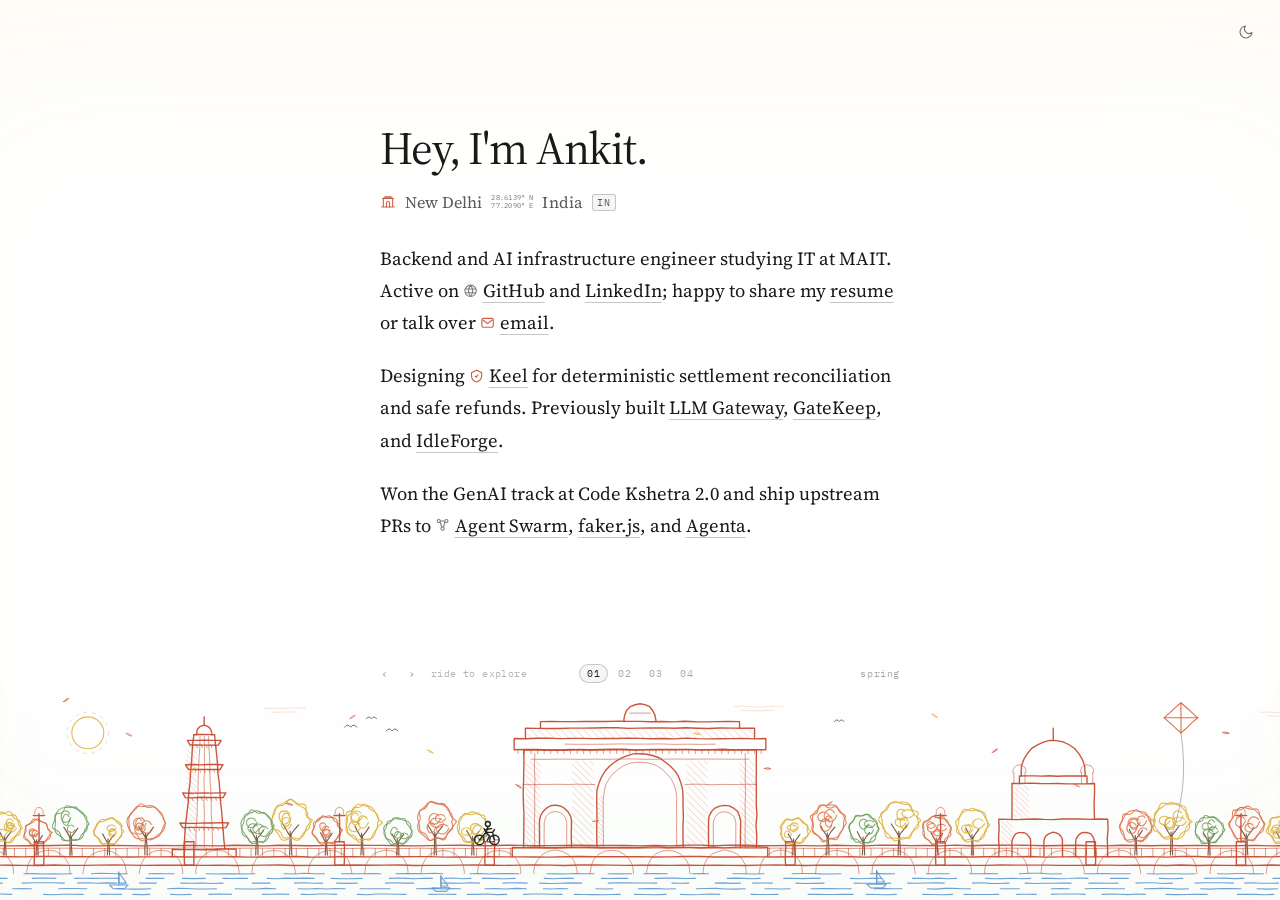
==== commit 20d501f2: "Shift whole-page atmosphere and paper palette per season" ====
--- a/index.html
+++ b/index.html
@@ -35,6 +35,8 @@
     --badge-bg: rgba(25, 25, 24, 0.04);
     --badge-border: rgba(25, 25, 24, 0.22);
     --toggle-hover: rgba(25, 25, 24, 0.06);
+    --sky-glow: rgba(222, 176, 56, 0.055);
+    --horizon-glow: rgba(105, 155, 86, 0.045);
 
     /* Spring (Basant) default palette */
     --illus-red: #c84b31;
@@ -48,29 +50,62 @@
   }
 
   :root[data-season="summer"] {
+    --paper: #fdf6e7;
+    --ink: #221c13;
+    --ink-muted: #6e5f4a;
+    --rule: rgba(34, 28, 19, 0.23);
+    --badge-bg: rgba(34, 28, 19, 0.04);
+    --badge-border: rgba(34, 28, 19, 0.21);
+    --toggle-hover: rgba(34, 28, 19, 0.06);
+    --sky-glow: rgba(230, 163, 24, 0.14);
+    --horizon-glow: rgba(216, 95, 37, 0.09);
+
     --illus-red: #cf5628;
     --illus-gold: #e6a318;
     --illus-amber: #d85f25;
     --illus-sage: #939843;
     --illus-water: #4b8dc9;
+    --illus-ink: #221c13;
     --sun-opacity: 0.96;
   }
 
   :root[data-season="monsoon"] {
+    --paper: #eef3f7;
+    --ink: #141c24;
+    --ink-muted: #4f5f6e;
+    --rule: rgba(20, 28, 36, 0.22);
+    --badge-bg: rgba(20, 28, 36, 0.045);
+    --badge-border: rgba(20, 28, 36, 0.21);
+    --toggle-hover: rgba(20, 28, 36, 0.06);
+    --sky-glow: rgba(58, 117, 173, 0.15);
+    --horizon-glow: rgba(72, 125, 88, 0.08);
+
     --illus-red: #9f5244;
     --illus-gold: #8a9b68;
     --illus-amber: #7a8a6b;
     --illus-sage: #487d58;
     --illus-water: #3a75ad;
+    --illus-ink: #141c24;
     --sun-opacity: 0.28;
   }
 
   :root[data-season="autumn"] {
+    --paper: #faf1eb;
+    --ink: #221714;
+    --ink-muted: #6e5750;
+    --rule: rgba(34, 23, 20, 0.23);
+    --badge-bg: rgba(34, 23, 20, 0.04);
+    --badge-border: rgba(34, 23, 20, 0.21);
+    --toggle-hover: rgba(34, 23, 20, 0.06);
+    --sky-glow: rgba(217, 142, 38, 0.11);
+    --horizon-glow: rgba(199, 83, 40, 0.09);
+
     --illus-red: #b8442a;
     --illus-gold: #d98e26;
     --illus-amber: #c75328;
     --illus-sage: #8c7b42;
     --illus-water: #698eb3;
+    --illus-ink: #221714;
     --sun-opacity: 0.72;
   }
 
@@ -83,6 +118,8 @@
       --badge-bg: rgba(236, 233, 225, 0.06);
       --badge-border: rgba(236, 233, 225, 0.22);
       --toggle-hover: rgba(236, 233, 225, 0.08);
+      --sky-glow: rgba(236, 192, 84, 0.055);
+      --horizon-glow: rgba(126, 181, 107, 0.045);
 
       --illus-red: #e06b50;
       --illus-gold: #ecc054;
@@ -93,25 +130,58 @@
       --illus-ink: #ece9e1;
     }
     :root:not([data-theme="light"])[data-season="summer"] {
+      --paper: #16110b;
+      --ink: #f4ead7;
+      --ink-muted: #b09b7e;
+      --rule: rgba(244, 234, 215, 0.24);
+      --badge-bg: rgba(244, 234, 215, 0.06);
+      --badge-border: rgba(244, 234, 215, 0.22);
+      --toggle-hover: rgba(244, 234, 215, 0.08);
+      --sky-glow: rgba(242, 183, 56, 0.11);
+      --horizon-glow: rgba(234, 120, 70, 0.08);
+
       --illus-red: #ea7846;
       --illus-gold: #f2b738;
       --illus-amber: #e8743c;
       --illus-sage: #a7ab56;
       --illus-water: #649fd8;
+      --illus-ink: #f4ead7;
     }
     :root:not([data-theme="light"])[data-season="monsoon"] {
+      --paper: #0a1118;
+      --ink: #e2ebf3;
+      --ink-muted: #8497aa;
+      --rule: rgba(226, 235, 243, 0.24);
+      --badge-bg: rgba(226, 235, 243, 0.06);
+      --badge-border: rgba(226, 235, 243, 0.22);
+      --toggle-hover: rgba(226, 235, 243, 0.08);
+      --sky-glow: rgba(89, 149, 204, 0.13);
+      --horizon-glow: rgba(95, 153, 112, 0.08);
+
       --illus-red: #bf7363;
       --illus-gold: #9fb07c;
       --illus-amber: #8c9b7c;
       --illus-sage: #5f9970;
       --illus-water: #5995cc;
+      --illus-ink: #e2ebf3;
     }
     :root:not([data-theme="light"])[data-season="autumn"] {
+      --paper: #150e0c;
+      --ink: #f2e5df;
+      --ink-muted: #ad9187;
+      --rule: rgba(242, 229, 223, 0.24);
+      --badge-bg: rgba(242, 229, 223, 0.06);
+      --badge-border: rgba(242, 229, 223, 0.22);
+      --toggle-hover: rgba(242, 229, 223, 0.08);
+      --sky-glow: rgba(229, 163, 60, 0.10);
+      --horizon-glow: rgba(217, 108, 62, 0.09);
+
       --illus-red: #d46246;
       --illus-gold: #e5a33c;
       --illus-amber: #d96c3e;
       --illus-sage: #a89554;
       --illus-water: #799ec2;
+      --illus-ink: #f2e5df;
     }
   }
 
@@ -128,6 +198,8 @@
     --badge-bg: rgba(236, 233, 225, 0.06);
     --badge-border: rgba(236, 233, 225, 0.22);
     --toggle-hover: rgba(236, 233, 225, 0.08);
+    --sky-glow: rgba(236, 192, 84, 0.055);
+    --horizon-glow: rgba(126, 181, 107, 0.045);
 
     --illus-red: #e06b50;
     --illus-gold: #ecc054;
@@ -138,35 +210,73 @@
     --illus-ink: #ece9e1;
   }
   :root[data-theme="dark"][data-season="summer"] {
+    --paper: #16110b;
+    --ink: #f4ead7;
+    --ink-muted: #b09b7e;
+    --rule: rgba(244, 234, 215, 0.24);
+    --badge-bg: rgba(244, 234, 215, 0.06);
+    --badge-border: rgba(244, 234, 215, 0.22);
+    --toggle-hover: rgba(244, 234, 215, 0.08);
+    --sky-glow: rgba(242, 183, 56, 0.11);
+    --horizon-glow: rgba(234, 120, 70, 0.08);
+
     --illus-red: #ea7846;
     --illus-gold: #f2b738;
     --illus-amber: #e8743c;
     --illus-sage: #a7ab56;
     --illus-water: #649fd8;
+    --illus-ink: #f4ead7;
   }
   :root[data-theme="dark"][data-season="monsoon"] {
+    --paper: #0a1118;
+    --ink: #e2ebf3;
+    --ink-muted: #8497aa;
+    --rule: rgba(226, 235, 243, 0.24);
+    --badge-bg: rgba(226, 235, 243, 0.06);
+    --badge-border: rgba(226, 235, 243, 0.22);
+    --toggle-hover: rgba(226, 235, 243, 0.08);
+    --sky-glow: rgba(89, 149, 204, 0.13);
+    --horizon-glow: rgba(95, 153, 112, 0.08);
+
     --illus-red: #bf7363;
     --illus-gold: #9fb07c;
     --illus-amber: #8c9b7c;
     --illus-sage: #5f9970;
     --illus-water: #5995cc;
+    --illus-ink: #e2ebf3;
   }
   :root[data-theme="dark"][data-season="autumn"] {
+    --paper: #150e0c;
+    --ink: #f2e5df;
+    --ink-muted: #ad9187;
+    --rule: rgba(242, 229, 223, 0.24);
+    --badge-bg: rgba(242, 229, 223, 0.06);
+    --badge-border: rgba(242, 229, 223, 0.22);
+    --toggle-hover: rgba(242, 229, 223, 0.08);
+    --sky-glow: rgba(229, 163, 60, 0.10);
+    --horizon-glow: rgba(217, 108, 62, 0.09);
+
     --illus-red: #d46246;
     --illus-gold: #e5a33c;
     --illus-amber: #d96c3e;
     --illus-sage: #a89554;
     --illus-water: #799ec2;
+    --illus-ink: #f2e5df;
   }
 
   * { box-sizing: border-box; }
-  html { -webkit-text-size-adjust: 100%; }
+  html {
+    -webkit-text-size-adjust: 100%;
+    background: var(--paper);
+    transition: background-color 1.4s ease;
+  }
 
   body {
     margin: 0;
     min-height: 100svh;
     display: flex;
     flex-direction: column;
+    position: relative;
     background: var(--paper);
     color: var(--ink);
     font-family: "Source Serif 4", ui-serif, Georgia, "Times New Roman", serif;
@@ -174,7 +284,23 @@
     font-size: clamp(16.5px, 0.35vw + 15.2px, 18.5px);
     line-height: 1.74;
     -webkit-font-smoothing: antialiased;
-    transition: background-color 0.2s ease, color 0.2s ease;
+    transition: background-color 1.4s ease, color 1.1s ease;
+  }
+
+  body::before {
+    content: "";
+    position: fixed;
+    inset: 0;
+    pointer-events: none;
+    z-index: 0;
+    box-shadow: inset 0 150px 180px -90px var(--sky-glow), inset 0 -170px 190px -100px var(--horizon-glow);
+    transition: box-shadow 1.4s ease;
+  }
+
+  :root.theme-fast,
+  :root.theme-fast body,
+  :root.theme-fast body::before {
+    transition-duration: 0.2s;
   }
 
   .theme-toggle {
@@ -216,6 +342,8 @@
   :root[data-theme="dark"] .theme-toggle .icon-moon { display: none; }
 
   .wrap {
+    position: relative;
+    z-index: 1;
     width: 100%;
     max-width: 35.5rem;
     margin: auto;
@@ -496,6 +624,7 @@
 
   .horizon {
     position: relative;
+    z-index: 1;
     width: 100%;
     margin: 0;
     padding-top: 0;
@@ -644,10 +773,10 @@
   .illus-sage   { stroke: var(--illus-sage); transition: stroke 3s ease; }
   .illus-trunk  { stroke: var(--illus-trunk); transition: stroke 3s ease; }
   .illus-water  { stroke: var(--illus-water); transition: stroke 3s ease; }
-  .illus-ink    { stroke: var(--illus-ink); }
+  .illus-ink    { stroke: var(--illus-ink); transition: stroke 1.2s ease; }
   .leaf-fill    { fill: var(--illus-gold); fill-opacity: 0.24; }
   .petal-fill   { fill: var(--illus-amber); fill-opacity: 0.2; }
-  .runner-head  { fill: var(--paper); }
+  .runner-head  { fill: var(--paper); transition: fill 1.4s ease; }
 
   .sun-core { opacity: var(--sun-opacity); transition: opacity 2.5s ease, stroke 3s ease; }
   .sun-halo { opacity: calc(var(--sun-opacity) * 0.42); transition: opacity 2.5s ease, stroke 3s ease; }
@@ -1090,9 +1219,14 @@
     btn.setAttribute("aria-pressed", dark ? "true" : "false");
     btn.title = dark ? "Switch to light mode (D)" : "Switch to dark mode (D)";
   }
+  var themeFastTimer = null;
   function toggleTheme(){
+    var root = document.documentElement;
+    root.classList.add("theme-fast");
+    clearTimeout(themeFastTimer);
+    themeFastTimer = setTimeout(function(){ root.classList.remove("theme-fast"); }, 240);
     var next = effectiveTheme() === "dark" ? "light" : "dark";
-    document.documentElement.setAttribute("data-theme", next);
+    root.setAttribute("data-theme", next);
     try{ localStorage.setItem("theme", next); }catch(e){}
     syncToggle();
   }
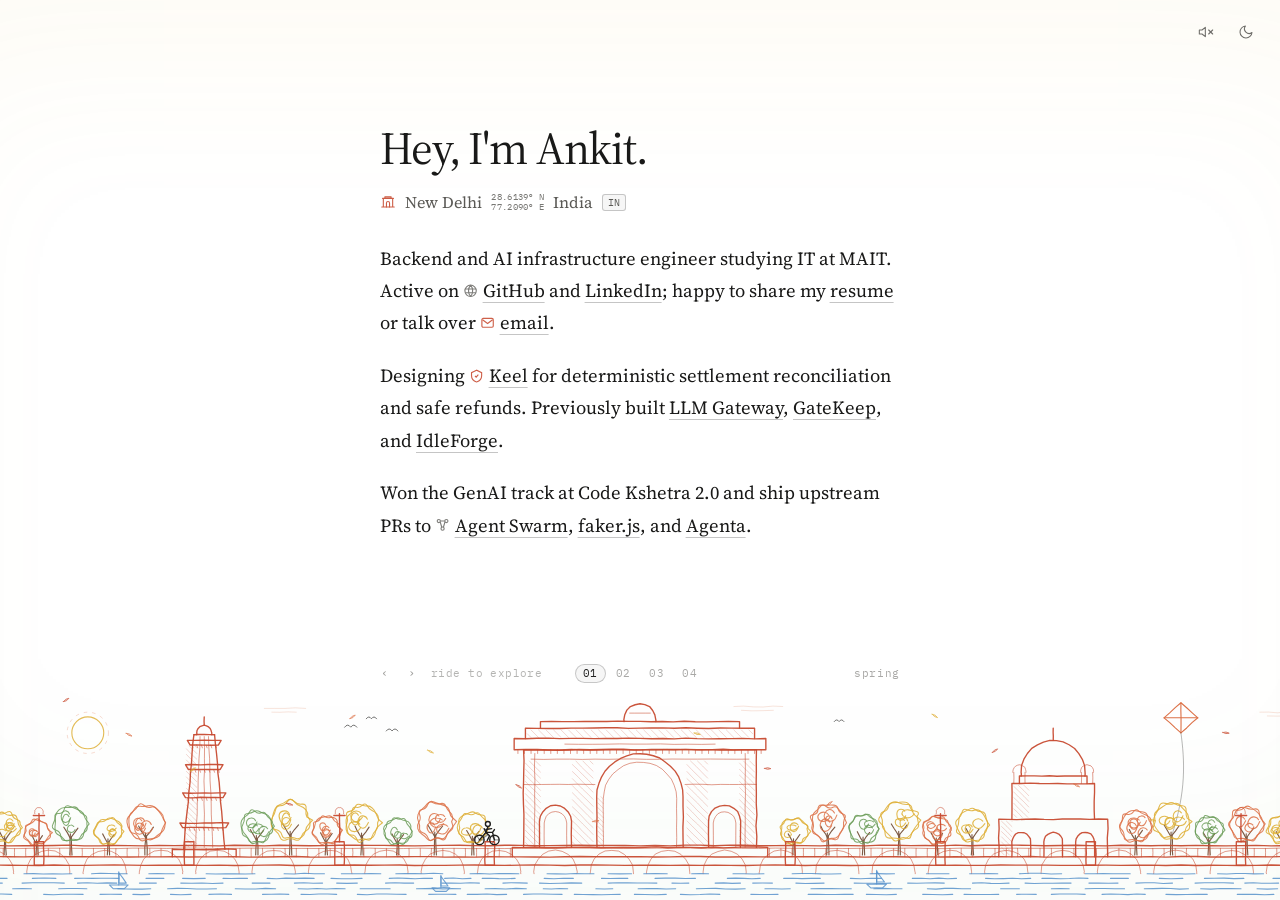
==== commit 02359980: "Unify typography scale and add procedural Web Audio seasonal soundscape" ====
--- a/index.html
+++ b/index.html
@@ -28,6 +28,9 @@
 </script>
 <style>
   :root {
+    --serif: "Source Serif 4", ui-serif, Georgia, "Times New Roman", serif;
+    --mono: "IBM Plex Mono", ui-monospace, SFMono-Regular, Menlo, monospace;
+
     --paper: #ffffff;
     --ink: #191918;
     --ink-muted: #5a5955;
@@ -265,6 +268,7 @@
   }
 
   * { box-sizing: border-box; }
+  button { font: inherit; }
   html {
     -webkit-text-size-adjust: 100%;
     background: var(--paper);
@@ -279,7 +283,7 @@
     position: relative;
     background: var(--paper);
     color: var(--ink);
-    font-family: "Source Serif 4", ui-serif, Georgia, "Times New Roman", serif;
+    font-family: var(--serif);
     font-optical-sizing: auto;
     font-size: clamp(16.5px, 0.35vw + 15.2px, 18.5px);
     line-height: 1.74;
@@ -303,11 +307,18 @@
     transition-duration: 0.2s;
   }
 
-  .theme-toggle {
+  .top-controls {
     position: fixed;
     top: max(14px, env(safe-area-inset-top, 14px));
     right: max(16px, env(safe-area-inset-right, 16px));
     z-index: 20;
+    display: flex;
+    align-items: center;
+    gap: 4px;
+  }
+
+  .theme-toggle,
+  .sound-toggle {
     width: 36px;
     height: 36px;
     display: grid;
@@ -321,17 +332,28 @@
     padding: 0;
     transition: background-color 0.16s ease, color 0.16s ease, border-color 0.16s ease, opacity 0.16s ease;
   }
-  .theme-toggle:hover {
+  .theme-toggle:hover,
+  .sound-toggle:hover {
     background: var(--toggle-hover);
     color: var(--ink);
     border-color: var(--badge-border);
     opacity: 1;
   }
-  .theme-toggle:focus-visible {
+  .theme-toggle:focus-visible,
+  .sound-toggle:focus-visible {
     outline: 1.5px solid var(--illus-red);
     outline-offset: 2px;
     opacity: 1;
   }
+  .sound-toggle .icon-sound-on { display: none; }
+  .sound-toggle .icon-sound-off { display: block; }
+  .sound-toggle.is-on {
+    color: var(--illus-red);
+    opacity: 0.96;
+  }
+  .sound-toggle.is-on .icon-sound-on { display: block; }
+  .sound-toggle.is-on .icon-sound-off { display: none; }
+
   .theme-toggle .icon-sun { display: none; }
   .theme-toggle .icon-moon { display: block; }
   @media (prefers-color-scheme: dark) {
@@ -398,8 +420,9 @@
   }
   .coords-btn .ist-time {
     display: none;
-    font-family: "IBM Plex Mono", ui-monospace, monospace;
+    font-family: var(--mono);
     font-size: 0.68em;
+    line-height: 1.25;
     color: var(--illus-red);
     letter-spacing: 0.03em;
   }
@@ -409,9 +432,9 @@
   .coords-stack {
     display: inline-flex;
     flex-direction: column;
-    font-family: "IBM Plex Mono", ui-monospace, monospace;
-    font-size: 0.54em;
-    line-height: 1.12;
+    font-family: var(--mono);
+    font-size: 0.56em;
+    line-height: 1.15;
     letter-spacing: 0.03em;
     opacity: 0.82;
   }
@@ -424,7 +447,7 @@
     border-radius: 3px;
     background: var(--badge-bg);
     color: var(--ink-muted);
-    font-family: "IBM Plex Mono", ui-monospace, monospace;
+    font-family: var(--mono);
     font-size: 0.64em;
     line-height: 1.25;
     letter-spacing: 0.06em;
@@ -511,7 +534,7 @@
   }
 
   .sec-kicker {
-    font-family: "IBM Plex Mono", ui-monospace, monospace;
+    font-family: var(--mono);
     font-size: 11px;
     letter-spacing: 0.08em;
     text-transform: lowercase;
@@ -597,7 +620,7 @@
 
   .entry-tag {
     flex: none;
-    font-family: "IBM Plex Mono", ui-monospace, monospace;
+    font-family: var(--mono);
     font-size: 11px;
     letter-spacing: 0.03em;
     color: var(--ink-muted);
@@ -608,7 +631,7 @@
   .whisper {
     margin-top: 0.85em;
     min-height: 1.45em;
-    font-family: "IBM Plex Mono", ui-monospace, monospace;
+    font-family: var(--mono);
     font-size: 11px;
     line-height: 1.45;
     letter-spacing: 0.01em;
@@ -665,8 +688,8 @@
     border: 1px solid transparent;
     border-radius: 999px;
     padding: 2px 7px;
-    font-family: "IBM Plex Mono", ui-monospace, monospace;
-    font-size: 12px;
+    font-family: var(--mono);
+    font-size: 11.5px;
     line-height: 1.25;
     color: var(--ink-muted);
     opacity: 0.56;
@@ -684,8 +707,9 @@
   }
 
   .ride-hint {
-    font-family: "IBM Plex Mono", ui-monospace, monospace;
-    font-size: 10px;
+    font-family: var(--mono);
+    font-size: 10.5px;
+    line-height: 1.25;
     letter-spacing: 0.04em;
     color: var(--ink-muted);
     opacity: 0.45;
@@ -713,8 +737,9 @@
     border: 1px solid transparent;
     border-radius: 999px;
     padding: 2px 7px;
-    font-family: "IBM Plex Mono", ui-monospace, monospace;
-    font-size: 10px;
+    font-family: var(--mono);
+    font-size: 10.5px;
+    line-height: 1.25;
     letter-spacing: 0.05em;
     color: var(--ink-muted);
     opacity: 0.52;
@@ -744,8 +769,9 @@
     border: 0;
     padding: 4px 8px;
     border-radius: 999px;
-    font-family: "IBM Plex Mono", ui-monospace, monospace;
-    font-size: 10px;
+    font-family: var(--mono);
+    font-size: 10.5px;
+    line-height: 1.25;
     letter-spacing: 0.06em;
     text-transform: lowercase;
     color: var(--ink-muted);
@@ -939,7 +965,7 @@
   }
 
   @media (prefers-reduced-motion: reduce) {
-    body, a, .theme-toggle, .whisper, .section, #sky-layer, .kite, .wx, .petal-drift, .leaf-drift, .rain-a, .rain-b {
+    body, a, .theme-toggle, .sound-toggle, .whisper, .section, #sky-layer, .kite, .wx, .petal-drift, .leaf-drift, .rain-a, .rain-b {
       transition: none;
       animation: none;
     }
@@ -949,15 +975,29 @@
 </head>
 <body>
 
-<button class="theme-toggle" id="theme-toggle" type="button" aria-label="Toggle color theme" title="Switch light / dark mode">
-  <svg class="icon-moon" width="16" height="16" viewBox="0 0 24 24" fill="none" stroke="currentColor" stroke-width="1.6" stroke-linecap="round" stroke-linejoin="round" aria-hidden="true">
-    <path d="M21 12.8A9 9 0 1 1 11.2 3a7 7 0 0 0 9.8 9.8Z"/>
-  </svg>
-  <svg class="icon-sun" width="16" height="16" viewBox="0 0 24 24" fill="none" stroke="currentColor" stroke-width="1.6" stroke-linecap="round" stroke-linejoin="round" aria-hidden="true">
-    <circle cx="12" cy="12" r="4"/>
-    <path d="M12 2v2m0 16v2M4.9 4.9l1.4 1.4m11.4 11.4 1.4 1.4M2 12h2m16 0h2M4.9 19.1l1.4-1.4m11.4-11.4 1.4-1.4"/>
-  </svg>
-</button>
+<div class="top-controls">
+  <button class="sound-toggle" id="sound-toggle" type="button" aria-label="Toggle ambient sound" aria-pressed="false" title="Toggle seasonal soundscape (M)">
+    <svg class="icon-sound-off" width="16" height="16" viewBox="0 0 24 24" fill="none" stroke="currentColor" stroke-width="1.6" stroke-linecap="round" stroke-linejoin="round" aria-hidden="true">
+      <polygon points="11 5 6 9 2 9 2 15 6 15 11 19 11 5"/>
+      <line x1="22" y1="9" x2="16" y2="15"/>
+      <line x1="16" y1="9" x2="22" y2="15"/>
+    </svg>
+    <svg class="icon-sound-on" width="16" height="16" viewBox="0 0 24 24" fill="none" stroke="currentColor" stroke-width="1.6" stroke-linecap="round" stroke-linejoin="round" aria-hidden="true">
+      <polygon points="11 5 6 9 2 9 2 15 6 15 11 19 11 5"/>
+      <path d="M15.5 8.5a5 5 0 0 1 0 7"/>
+      <path d="M18.8 5.8a9 9 0 0 1 0 12.4"/>
+    </svg>
+  </button>
+  <button class="theme-toggle" id="theme-toggle" type="button" aria-label="Toggle color theme" title="Switch light / dark mode (D)">
+    <svg class="icon-moon" width="16" height="16" viewBox="0 0 24 24" fill="none" stroke="currentColor" stroke-width="1.6" stroke-linecap="round" stroke-linejoin="round" aria-hidden="true">
+      <path d="M21 12.8A9 9 0 1 1 11.2 3a7 7 0 0 0 9.8 9.8Z"/>
+    </svg>
+    <svg class="icon-sun" width="16" height="16" viewBox="0 0 24 24" fill="none" stroke="currentColor" stroke-width="1.6" stroke-linecap="round" stroke-linejoin="round" aria-hidden="true">
+      <circle cx="12" cy="12" r="4"/>
+      <path d="M12 2v2m0 16v2M4.9 4.9l1.4 1.4m11.4 11.4 1.4 1.4M2 12h2m16 0h2M4.9 19.1l1.4-1.4m11.4-11.4 1.4-1.4"/>
+    </svg>
+  </button>
+</div>
 
 <main class="wrap">
   <div class="sections" id="sections">
@@ -1277,12 +1317,328 @@
   var SEASONS = ["spring", "summer", "monsoon", "autumn"];
   var seasonIdx = 0;
   var seasonPill = document.getElementById("season-pill");
+  var soundBtn = document.getElementById("sound-toggle");
+
+  var SEASON_AUDIO = {
+    spring: {
+      pad: [146.83, 220.00],
+      notes: [293.66, 329.63, 369.99, 440.00, 493.88, 587.33],
+      filterType: "lowpass",
+      cutoff: 340,
+      q: 0.5,
+      airGain: 0.022,
+      padGain: 0.022,
+      chimeMin: 2400,
+      chimeMax: 4600
+    },
+    summer: {
+      pad: [130.81, 196.00],
+      notes: [261.63, 329.63, 392.00, 493.88, 587.33],
+      filterType: "lowpass",
+      cutoff: 480,
+      q: 0.6,
+      airGain: 0.032,
+      padGain: 0.024,
+      chimeMin: 2900,
+      chimeMax: 5400
+    },
+    monsoon: {
+      pad: [110.00, 164.81],
+      notes: [220.00, 261.63, 293.66, 329.63, 392.00, 440.00],
+      filterType: "bandpass",
+      cutoff: 760,
+      q: 0.65,
+      airGain: 0.088,
+      padGain: 0.020,
+      chimeMin: 2100,
+      chimeMax: 4200
+    },
+    autumn: {
+      pad: [174.61, 261.63],
+      notes: [349.23, 392.00, 440.00, 523.25, 587.33],
+      filterType: "bandpass",
+      cutoff: 520,
+      q: 1.05,
+      airGain: 0.044,
+      padGain: 0.022,
+      chimeMin: 2700,
+      chimeMax: 5000
+    }
+  };
+
+  var soundOn = false;
+  var audioCtx = null;
+  var masterGain = null;
+  var airFilter = null;
+  var airGain = null;
+  var padOscA = null;
+  var padOscB = null;
+  var padGain = null;
+  var noiseBuffer = null;
+  var chimeTimer = null;
+  var suspendTimer = null;
+  var pedalTickAccum = 0;
+  var lastTickAt = 0;
+  var lastSpeedNorm = 0;
+
+  function makePinkNoise(ctx){
+    var len = ctx.sampleRate * 3;
+    var buf = ctx.createBuffer(1, len, ctx.sampleRate);
+    var out = buf.getChannelData(0);
+    var b0 = 0, b1 = 0, b2 = 0, b3 = 0, b4 = 0, b5 = 0, b6 = 0;
+    for(var i = 0; i < len; i++){
+      var w = Math.random() * 2 - 1;
+      b0 = 0.99886 * b0 + w * 0.0555179;
+      b1 = 0.99332 * b1 + w * 0.0750759;
+      b2 = 0.96900 * b2 + w * 0.1538520;
+      b3 = 0.86650 * b3 + w * 0.3104856;
+      b4 = 0.55000 * b4 + w * 0.5329522;
+      b5 = -0.7616 * b5 - w * 0.0168980;
+      out[i] = (b0 + b1 + b2 + b3 + b4 + b5 + b6 + w * 0.5362) * 0.045;
+      b6 = w * 0.115926;
+    }
+    return buf;
+  }
+
+  function ensureAudio(){
+    if(audioCtx) return audioCtx;
+    var Ctx = window.AudioContext || window.webkitAudioContext;
+    if(!Ctx) return null;
+    audioCtx = new Ctx();
+    noiseBuffer = makePinkNoise(audioCtx);
+
+    var comp = audioCtx.createDynamicsCompressor();
+    comp.threshold.value = -10;
+    comp.ratio.value = 3;
+    comp.connect(audioCtx.destination);
+
+    masterGain = audioCtx.createGain();
+    masterGain.gain.value = 0.0001;
+    masterGain.connect(comp);
+
+    var noiseSrc = audioCtx.createBufferSource();
+    noiseSrc.buffer = noiseBuffer;
+    noiseSrc.loop = true;
+    airFilter = audioCtx.createBiquadFilter();
+    airGain = audioCtx.createGain();
+    airGain.gain.value = 0.02;
+    noiseSrc.connect(airFilter);
+    airFilter.connect(airGain);
+    airGain.connect(masterGain);
+    noiseSrc.start();
+
+    var padFilter = audioCtx.createBiquadFilter();
+    padFilter.type = "lowpass";
+    padFilter.frequency.value = 380;
+    padGain = audioCtx.createGain();
+    padGain.gain.value = 0.02;
+    padOscA = audioCtx.createOscillator();
+    padOscB = audioCtx.createOscillator();
+    padOscA.type = "sine";
+    padOscB.type = "triangle";
+    var oscBGain = audioCtx.createGain();
+    oscBGain.gain.value = 0.32;
+    padOscA.connect(padFilter);
+    padOscB.connect(oscBGain);
+    oscBGain.connect(padFilter);
+    padFilter.connect(padGain);
+    padGain.connect(masterGain);
+    padOscA.start();
+    padOscB.start();
+
+    syncSoundSeason(true);
+    return audioCtx;
+  }
+
+  function syncSoundSeason(immediate){
+    if(!audioCtx) return;
+    var cfg = SEASON_AUDIO[SEASONS[seasonIdx]] || SEASON_AUDIO.spring;
+    var now = audioCtx.currentTime;
+    var tc = immediate ? 0.02 : 0.7;
+    airFilter.type = cfg.filterType;
+    airFilter.frequency.setTargetAtTime(cfg.cutoff + lastSpeedNorm * 160, now, tc);
+    airFilter.Q.setTargetAtTime(cfg.q, now, tc);
+    airGain.gain.setTargetAtTime(cfg.airGain + lastSpeedNorm * 0.026, now, tc);
+    padOscA.frequency.setTargetAtTime(cfg.pad[0], now, tc);
+    padOscB.frequency.setTargetAtTime(cfg.pad[1], now, tc);
+    padGain.gain.setTargetAtTime(cfg.padGain, now, tc);
+  }
+
+  function setSoundSpeed(speedNorm){
+    if(!audioCtx || !soundOn) return;
+    if(Math.abs(speedNorm - lastSpeedNorm) < 0.03 && speedNorm !== 0) return;
+    lastSpeedNorm = speedNorm;
+    var cfg = SEASON_AUDIO[SEASONS[seasonIdx]] || SEASON_AUDIO.spring;
+    var now = audioCtx.currentTime;
+    airFilter.frequency.setTargetAtTime(cfg.cutoff + speedNorm * 160, now, 0.18);
+    airGain.gain.setTargetAtTime(cfg.airGain + speedNorm * 0.026, now, 0.18);
+  }
+
+  function triggerChime(){
+    if(!audioCtx || !soundOn || document.hidden) return;
+    var cfg = SEASON_AUDIO[SEASONS[seasonIdx]] || SEASON_AUDIO.spring;
+    var freq = cfg.notes[Math.floor(Math.random() * cfg.notes.length)];
+    var now = audioCtx.currentTime;
+    var osc = audioCtx.createOscillator();
+    var overtone = audioCtx.createOscillator();
+    var g = audioCtx.createGain();
+    var og = audioCtx.createGain();
+    osc.type = "sine";
+    osc.frequency.setValueAtTime(freq, now);
+    overtone.type = "sine";
+    overtone.frequency.setValueAtTime(freq * 2, now);
+    og.gain.value = 0.14;
+    g.gain.setValueAtTime(0.0001, now);
+    g.gain.linearRampToValueAtTime(0.028, now + 0.045);
+    g.gain.exponentialRampToValueAtTime(0.0001, now + 2.6);
+    osc.connect(g);
+    overtone.connect(og);
+    og.connect(g);
+    g.connect(masterGain);
+    osc.start(now);
+    overtone.start(now);
+    osc.stop(now + 2.7);
+    overtone.stop(now + 2.7);
+  }
+
+  function scheduleChime(){
+    clearTimeout(chimeTimer);
+    if(!soundOn) return;
+    var cfg = SEASON_AUDIO[SEASONS[seasonIdx]] || SEASON_AUDIO.spring;
+    var wait = cfg.chimeMin + Math.random() * (cfg.chimeMax - cfg.chimeMin);
+    chimeTimer = setTimeout(function(){
+      triggerChime();
+      scheduleChime();
+    }, wait);
+  }
+
+  function playBell(){
+    if(!audioCtx || !soundOn) return;
+    var now = audioCtx.currentTime;
+    [1174.66, 2349.32].forEach(function(freq, idx){
+      var osc = audioCtx.createOscillator();
+      var g = audioCtx.createGain();
+      osc.type = "sine";
+      osc.frequency.setValueAtTime(freq, now);
+      g.gain.setValueAtTime(0.0001, now);
+      g.gain.linearRampToValueAtTime(idx === 0 ? 0.026 : 0.01, now + 0.006);
+      g.gain.exponentialRampToValueAtTime(0.0001, now + (idx === 0 ? 0.55 : 0.3));
+      osc.connect(g);
+      g.connect(masterGain);
+      osc.start(now);
+      osc.stop(now + 0.6);
+    });
+  }
+
+  function playSpokeTick(){
+    if(!audioCtx || !soundOn || !noiseBuffer) return;
+    var nowMs = performance.now();
+    if(nowMs - lastTickAt < 45) return;
+    lastTickAt = nowMs;
+    var now = audioCtx.currentTime;
+    var src = audioCtx.createBufferSource();
+    src.buffer = noiseBuffer;
+    var hp = audioCtx.createBiquadFilter();
+    hp.type = "highpass";
+    hp.frequency.value = 1500;
+    var g = audioCtx.createGain();
+    g.gain.setValueAtTime(0.03, now);
+    g.gain.exponentialRampToValueAtTime(0.0001, now + 0.022);
+    src.connect(hp);
+    hp.connect(g);
+    g.connect(masterGain);
+    src.start(now, Math.random() * 1.5, 0.025);
+  }
+
+  function playRipple(){
+    if(!audioCtx || !soundOn) return;
+    var now = audioCtx.currentTime;
+    var osc = audioCtx.createOscillator();
+    var g = audioCtx.createGain();
+    osc.type = "sine";
+    osc.frequency.setValueAtTime(460, now);
+    osc.frequency.exponentialRampToValueAtTime(810, now + 0.065);
+    g.gain.setValueAtTime(0.0001, now);
+    g.gain.linearRampToValueAtTime(0.02, now + 0.008);
+    g.gain.exponentialRampToValueAtTime(0.0001, now + 0.09);
+    osc.connect(g);
+    g.connect(masterGain);
+    osc.start(now);
+    osc.stop(now + 0.1);
+  }
+
+  function playKiteFlutter(){
+    if(!audioCtx || !soundOn || !noiseBuffer) return;
+    var now = audioCtx.currentTime;
+    var src = audioCtx.createBufferSource();
+    src.buffer = noiseBuffer;
+    var bp = audioCtx.createBiquadFilter();
+    bp.type = "bandpass";
+    bp.frequency.value = 1150;
+    bp.Q.value = 1.6;
+    var g = audioCtx.createGain();
+    g.gain.setValueAtTime(0.0001, now);
+    g.gain.linearRampToValueAtTime(0.045, now + 0.015);
+    g.gain.exponentialRampToValueAtTime(0.0001, now + 0.11);
+    src.connect(bp);
+    bp.connect(g);
+    g.connect(masterGain);
+    src.start(now, Math.random() * 1.5, 0.12);
+  }
+
+  function syncSoundBtn(){
+    if(!soundBtn) return;
+    soundBtn.classList.toggle("is-on", soundOn);
+    soundBtn.setAttribute("aria-pressed", soundOn ? "true" : "false");
+    soundBtn.title = soundOn ? "Mute seasonal soundscape (M)" : "Play seasonal soundscape (M)";
+  }
+
+  function toggleSound(){
+    soundOn = !soundOn;
+    clearTimeout(suspendTimer);
+    if(soundOn){
+      var ctx = ensureAudio();
+      if(!ctx){ soundOn = false; syncSoundBtn(); return; }
+      if(ctx.state === "suspended") ctx.resume();
+      syncSoundSeason(false);
+      masterGain.gain.setTargetAtTime(0.88, ctx.currentTime, 0.35);
+      scheduleChime();
+      setTimeout(triggerChime, 450);
+    }else{
+      clearTimeout(chimeTimer);
+      if(audioCtx && masterGain){
+        masterGain.gain.setTargetAtTime(0.0001, audioCtx.currentTime, 0.12);
+        suspendTimer = setTimeout(function(){
+          if(!soundOn && audioCtx && audioCtx.state === "running") audioCtx.suspend();
+        }, 450);
+      }
+    }
+    syncSoundBtn();
+  }
+
+  if(soundBtn){
+    soundBtn.addEventListener("click", function(e){
+      e.stopPropagation();
+      toggleSound();
+    });
+  }
+  document.addEventListener("visibilitychange", function(){
+    if(!audioCtx || !soundOn) return;
+    if(document.hidden){
+      clearTimeout(chimeTimer);
+      if(audioCtx.state === "running") audioCtx.suspend();
+    }else{
+      if(audioCtx.state === "suspended") audioCtx.resume();
+      scheduleChime();
+    }
+  });
 
   function setSeason(idx){
     seasonIdx = (idx + SEASONS.length) % SEASONS.length;
     var name = SEASONS[seasonIdx];
     document.documentElement.setAttribute("data-season", name);
     if(seasonPill) seasonPill.textContent = name;
+    syncSoundSeason(false);
   }
 
   function nextSeason(){
@@ -1291,6 +1647,7 @@
 
   var reducedMotion = window.matchMedia && window.matchMedia("(prefers-reduced-motion: reduce)").matches;
   setSeason(0);
+  syncSoundBtn();
 
   if(seasonPill){
     seasonPill.addEventListener("click", function(e){
@@ -1422,6 +1779,11 @@
     if(legBack) legBack.setAttribute("d", legPath(crankAngle + Math.PI));
 
     totalDist += Math.abs(dx);
+    pedalTickAccum += Math.abs(dx);
+    if(pedalTickAccum >= 46){
+      pedalTickAccum %= 46;
+      playSpokeTick();
+    }
     if(totalDist > 75 && rideHint && !rideHint.classList.contains("faded")){
       rideHint.classList.add("faded");
     }
@@ -1469,6 +1831,7 @@
   function hop(){
     if(jumpOffset >= -1 && jumpVel === 0){
       jumpVel = -185;
+      playBell();
       ensureLoop();
     }
   }
@@ -1478,11 +1841,12 @@
     kite.classList.remove("tug");
     void kite.offsetWidth;
     kite.classList.add("tug");
+    playKiteFlutter();
     clearTimeout(kiteTimer);
     kiteTimer = setTimeout(function(){ kite.classList.remove("tug"); }, 360);
   }
 
-  function spawnRipple(x, y){
+  function spawnRipple(x, y, quiet){
     if(!ripples) return;
     var el = document.createElementNS("http://www.w3.org/2000/svg", "ellipse");
     el.setAttribute("cx", x.toFixed(1));
@@ -1491,6 +1855,7 @@
     el.setAttribute("ry", "0.8");
     el.setAttribute("class", "water-ripple");
     ripples.appendChild(el);
+    if(!quiet) playRipple();
     setTimeout(function(){ if(el.parentNode) el.parentNode.removeChild(el); }, 1000);
   }
 
@@ -1528,12 +1893,13 @@
 
     var moving = dragging ? dragMoved : Math.abs(vel) > 4;
     setCycling(moving);
+    setSoundSpeed(moving ? Math.min(1, Math.abs(vel) / CRUISE_SPEED) : 0);
 
     if(moving && !reducedMotion && SEASONS[seasonIdx] === "monsoon"){
       rainRippleCooldown -= dt;
       if(rainRippleCooldown <= 0){
         rainRippleCooldown = 0.45 + Math.random() * 0.55;
-        spawnRipple(120 + Math.random() * 1200, 249 + Math.random() * 22);
+        spawnRipple(120 + Math.random() * 1200, 249 + Math.random() * 22, true);
       }
     }
 
@@ -1567,6 +1933,7 @@
       rafId = requestAnimationFrame(tick);
     }else{
       setCycling(false);
+      setSoundSpeed(0);
     }
   }
 
@@ -1715,6 +2082,8 @@
       hop();
     }else if(e.key === "d" || e.key === "D"){
       toggleTheme();
+    }else if(e.key === "m" || e.key === "M"){
+      toggleSound();
     }else if(e.key === "s" || e.key === "S"){
       nextSeason();
     }else if(e.key >= "1" && e.key <= "4"){
